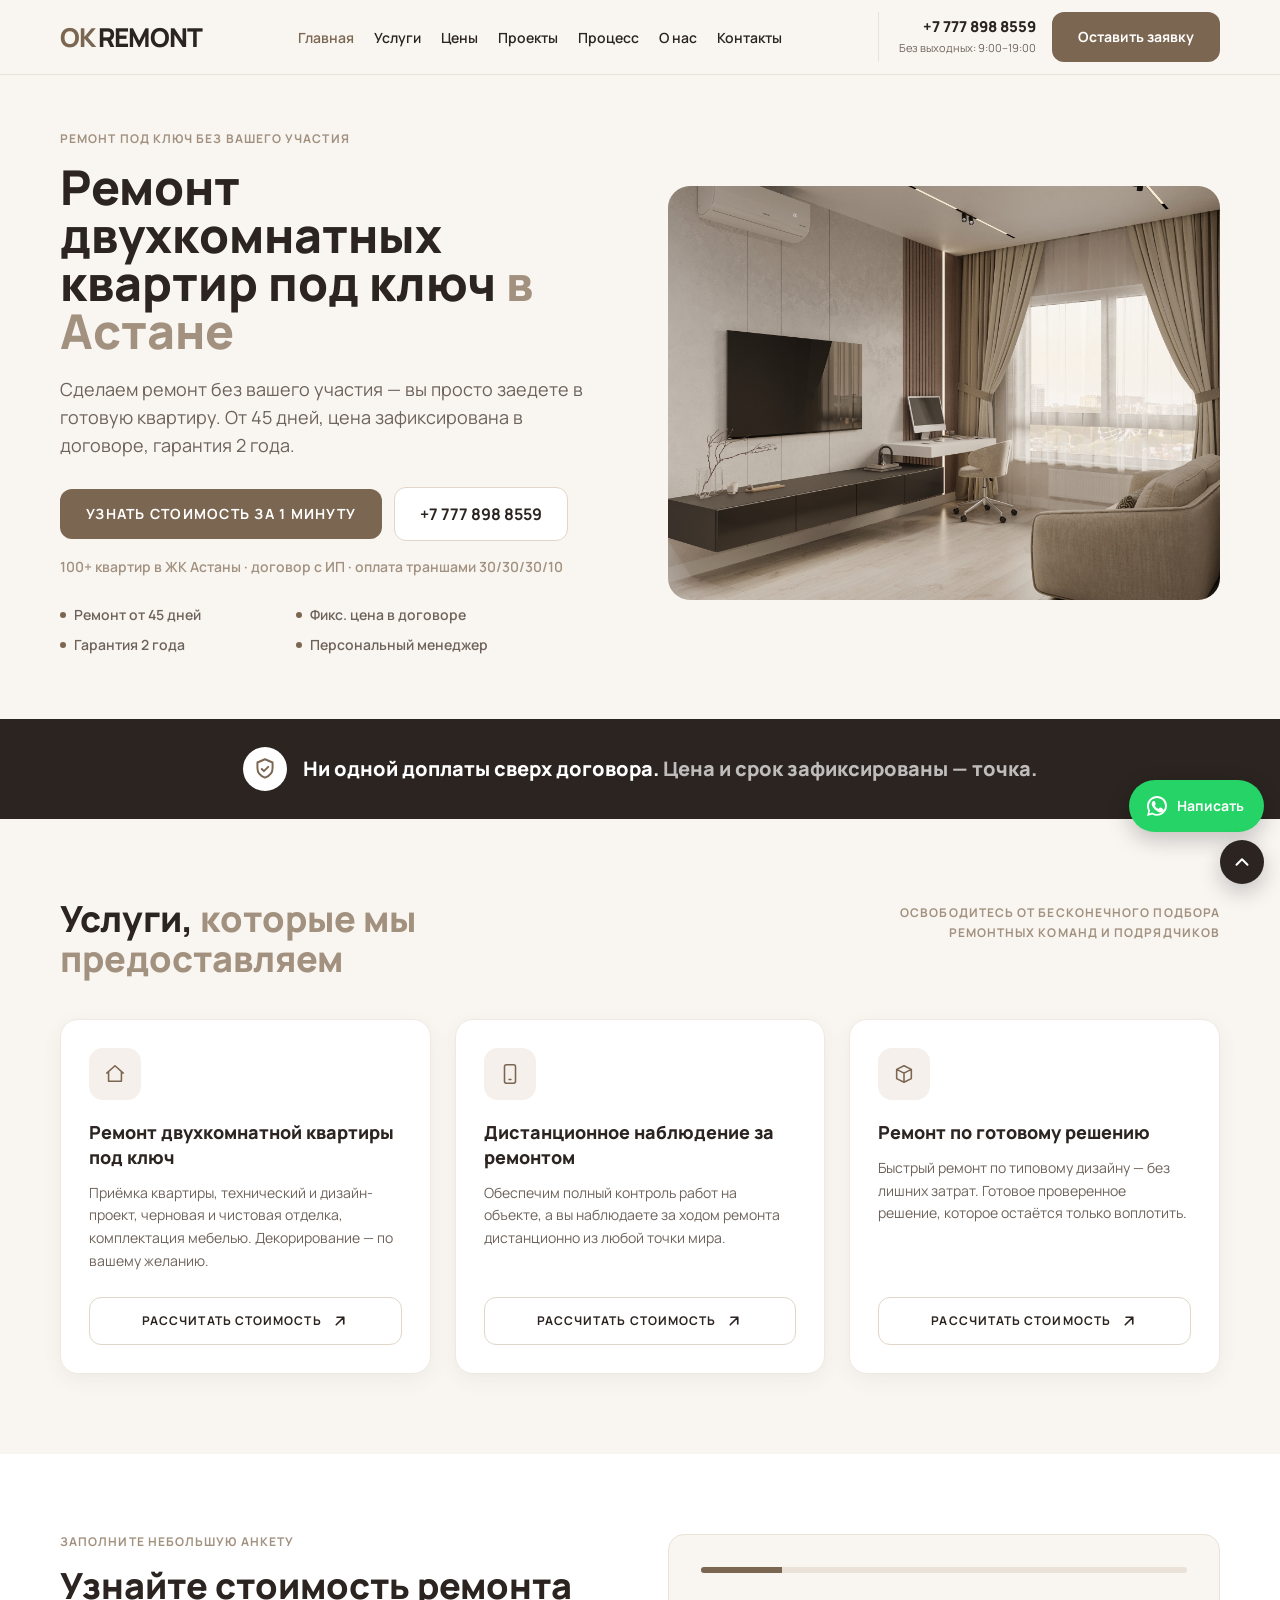
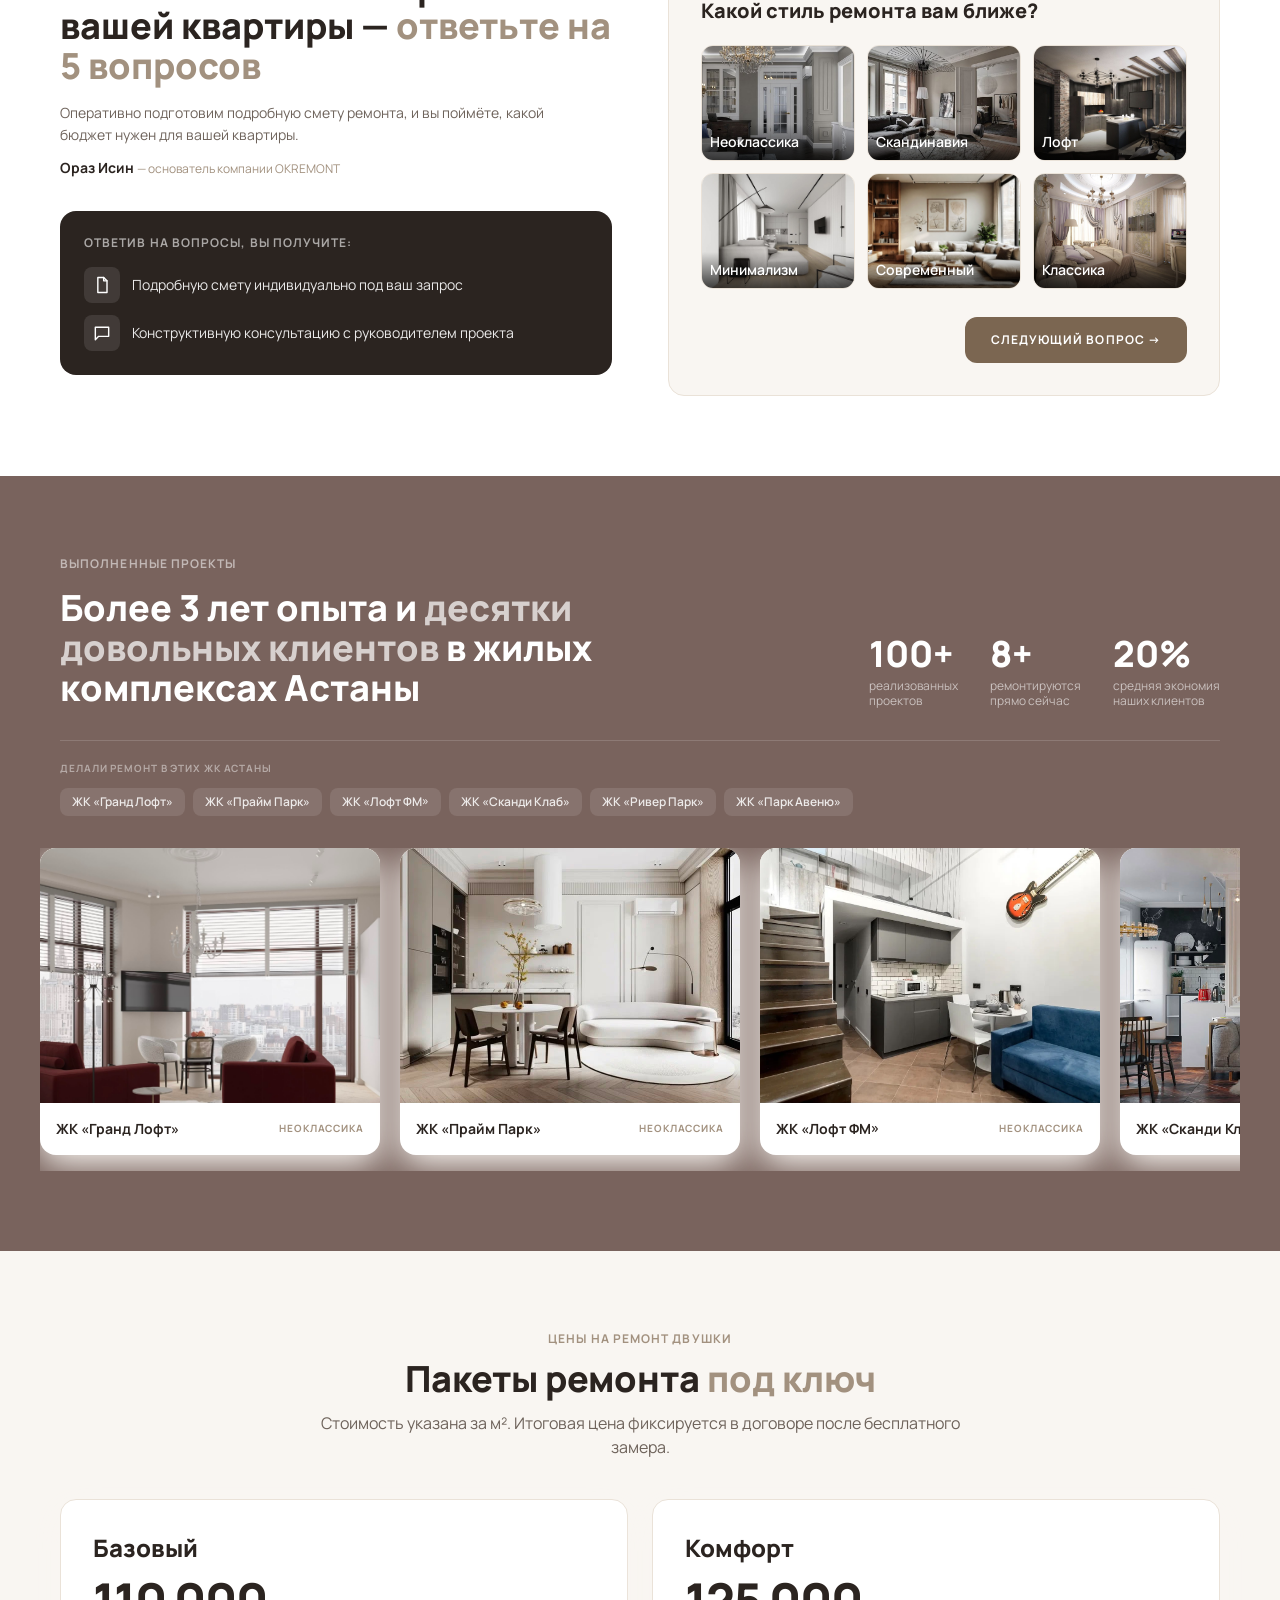
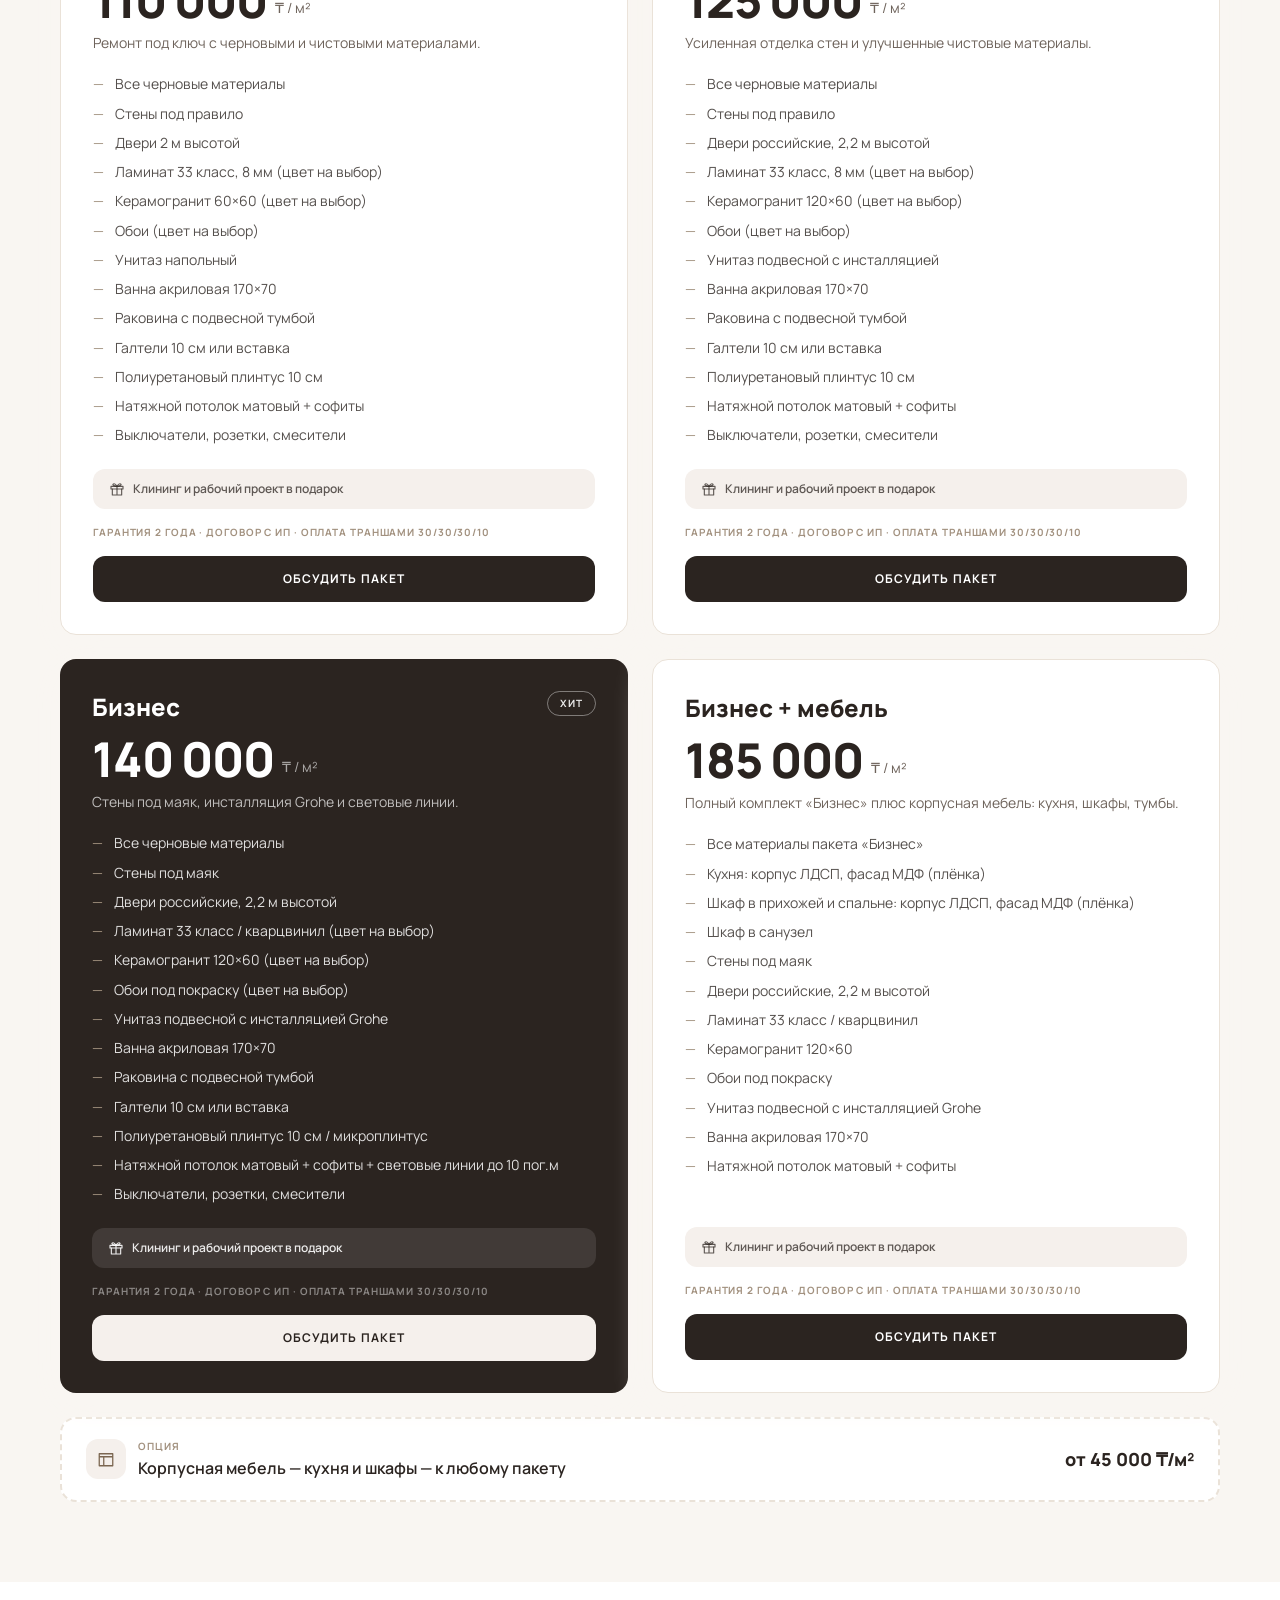
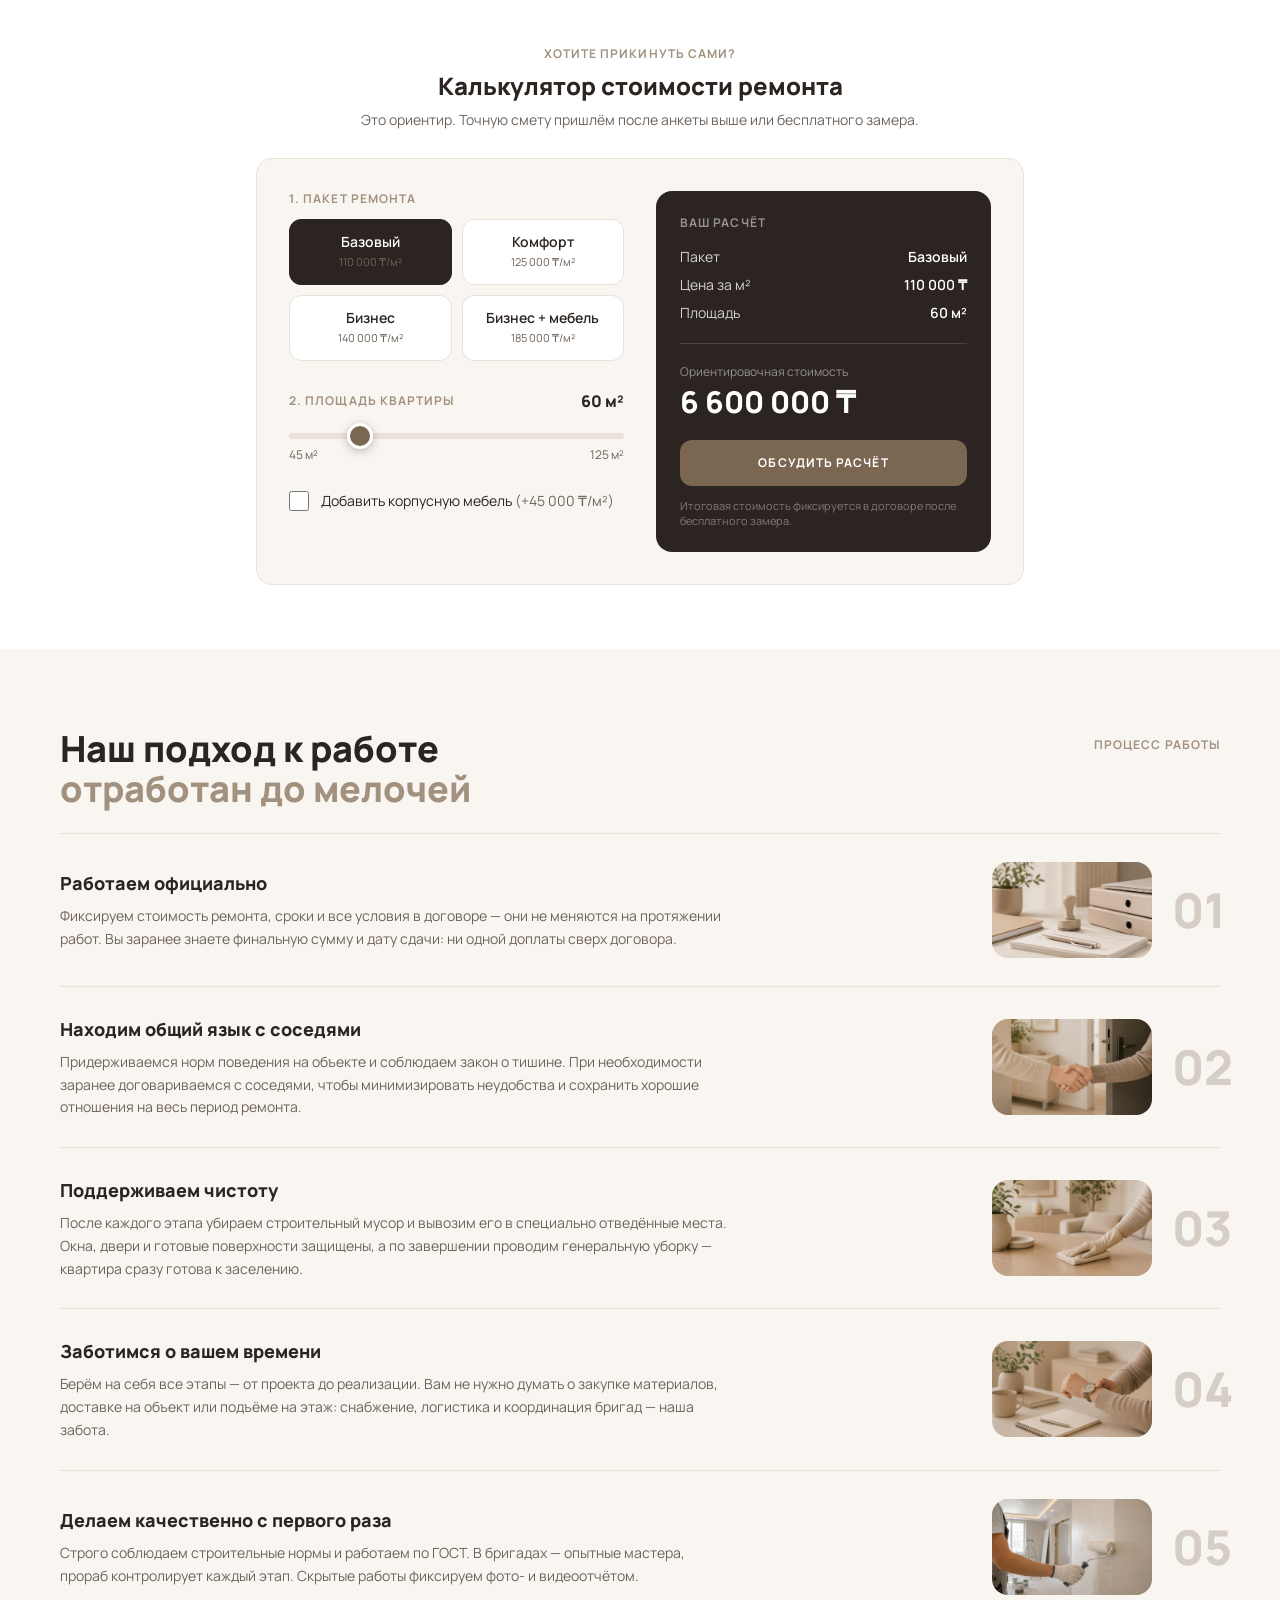
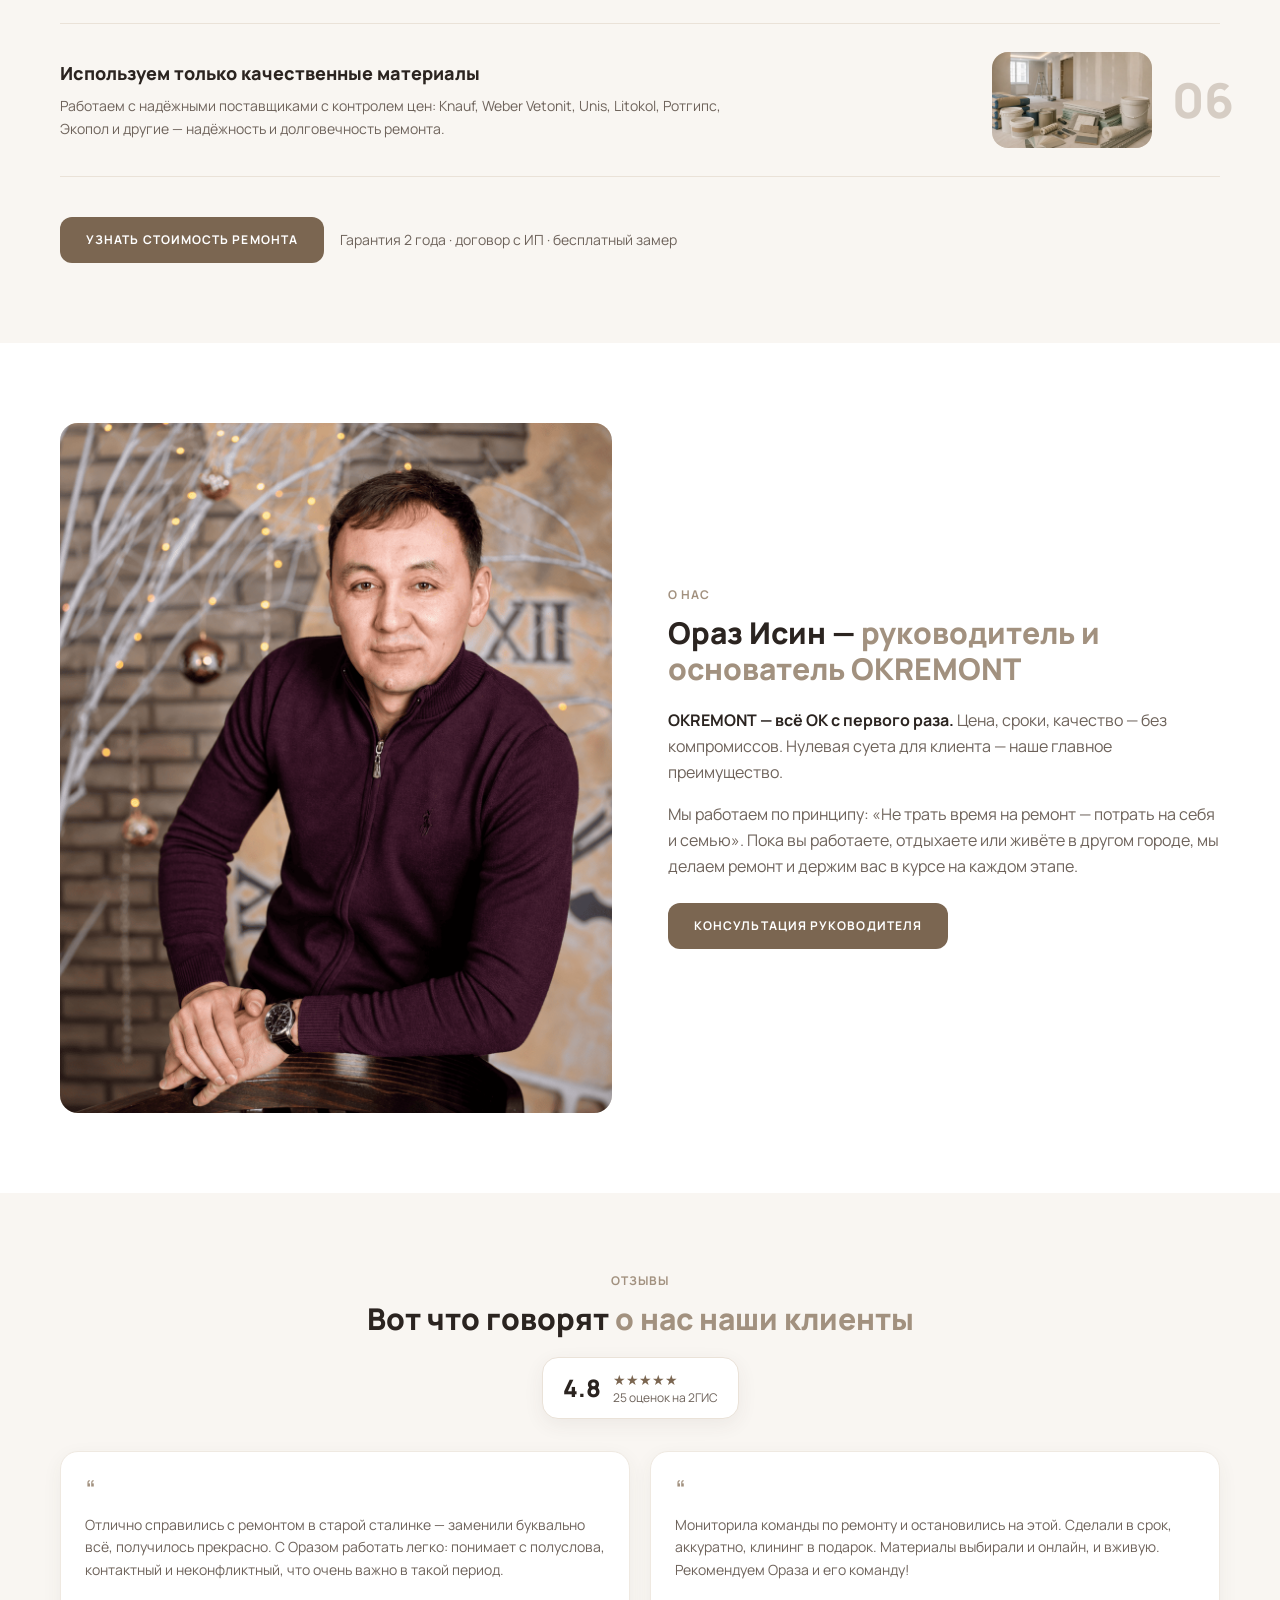
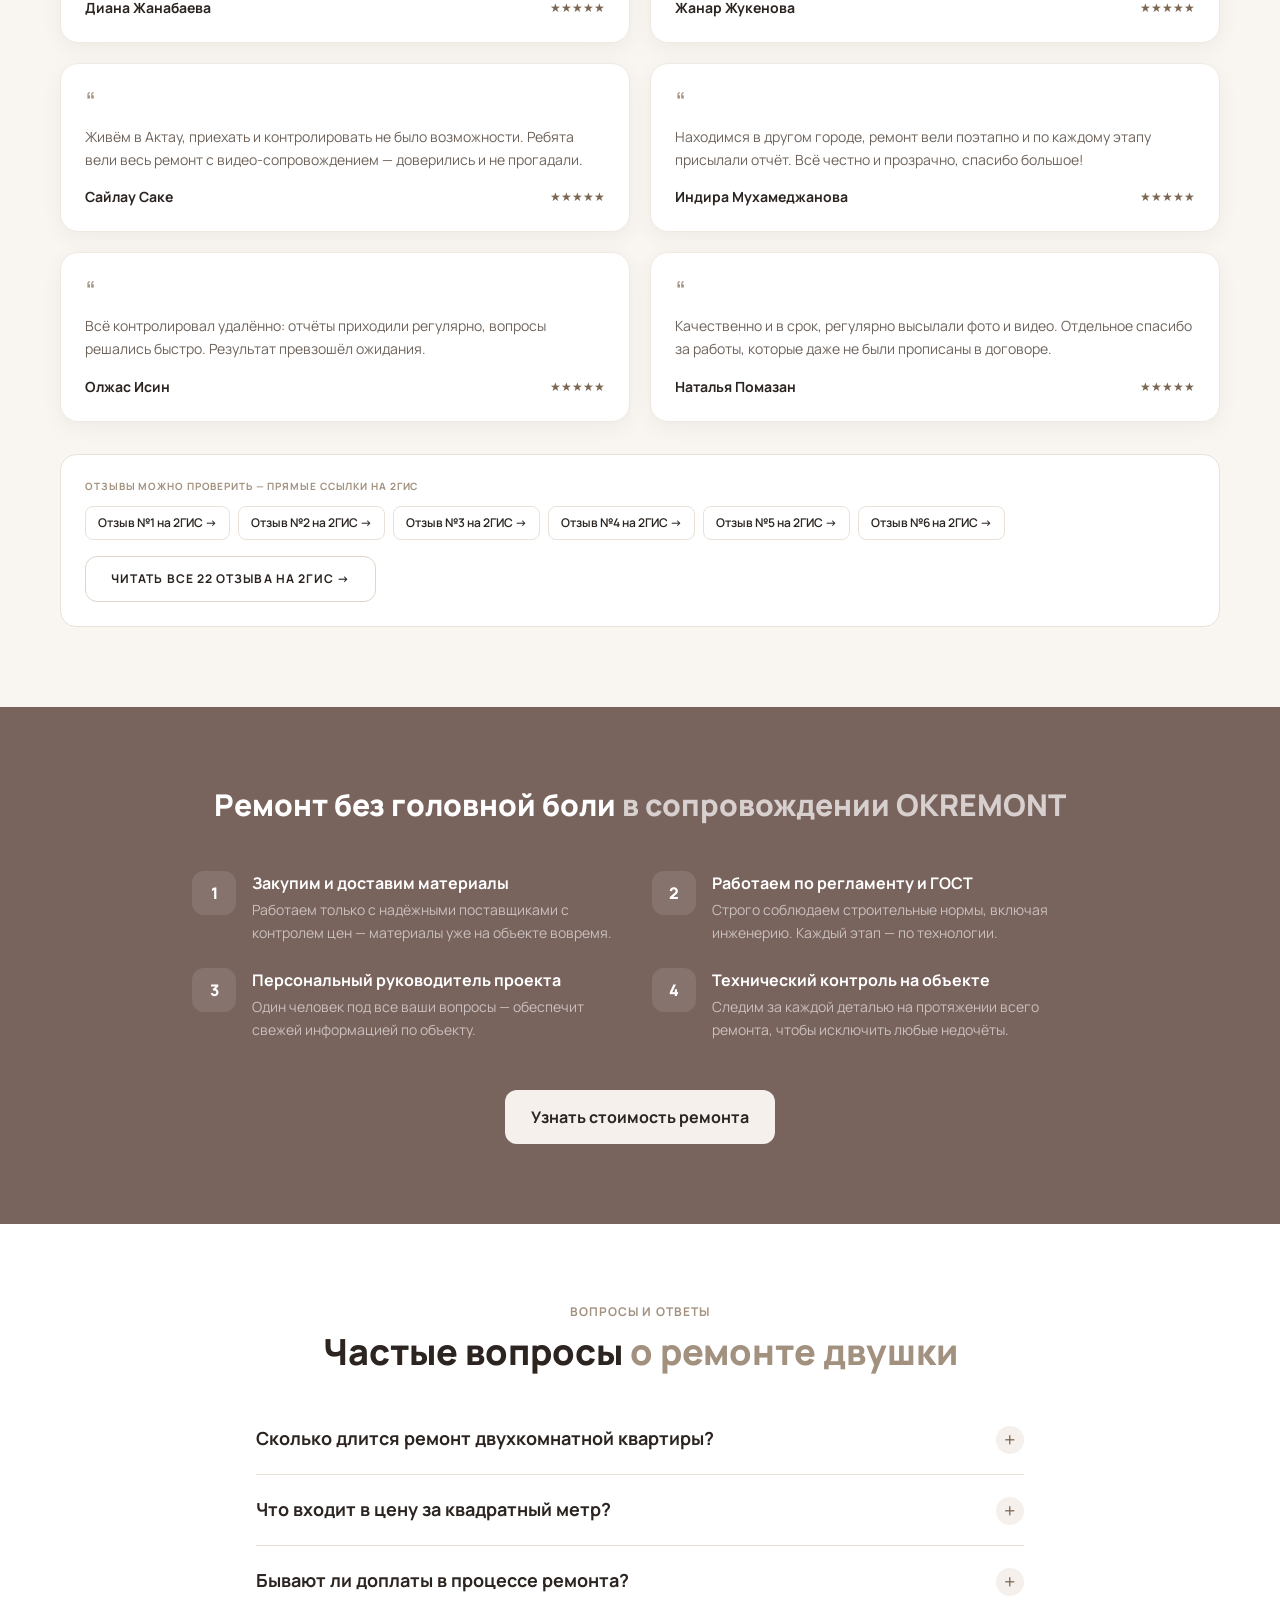
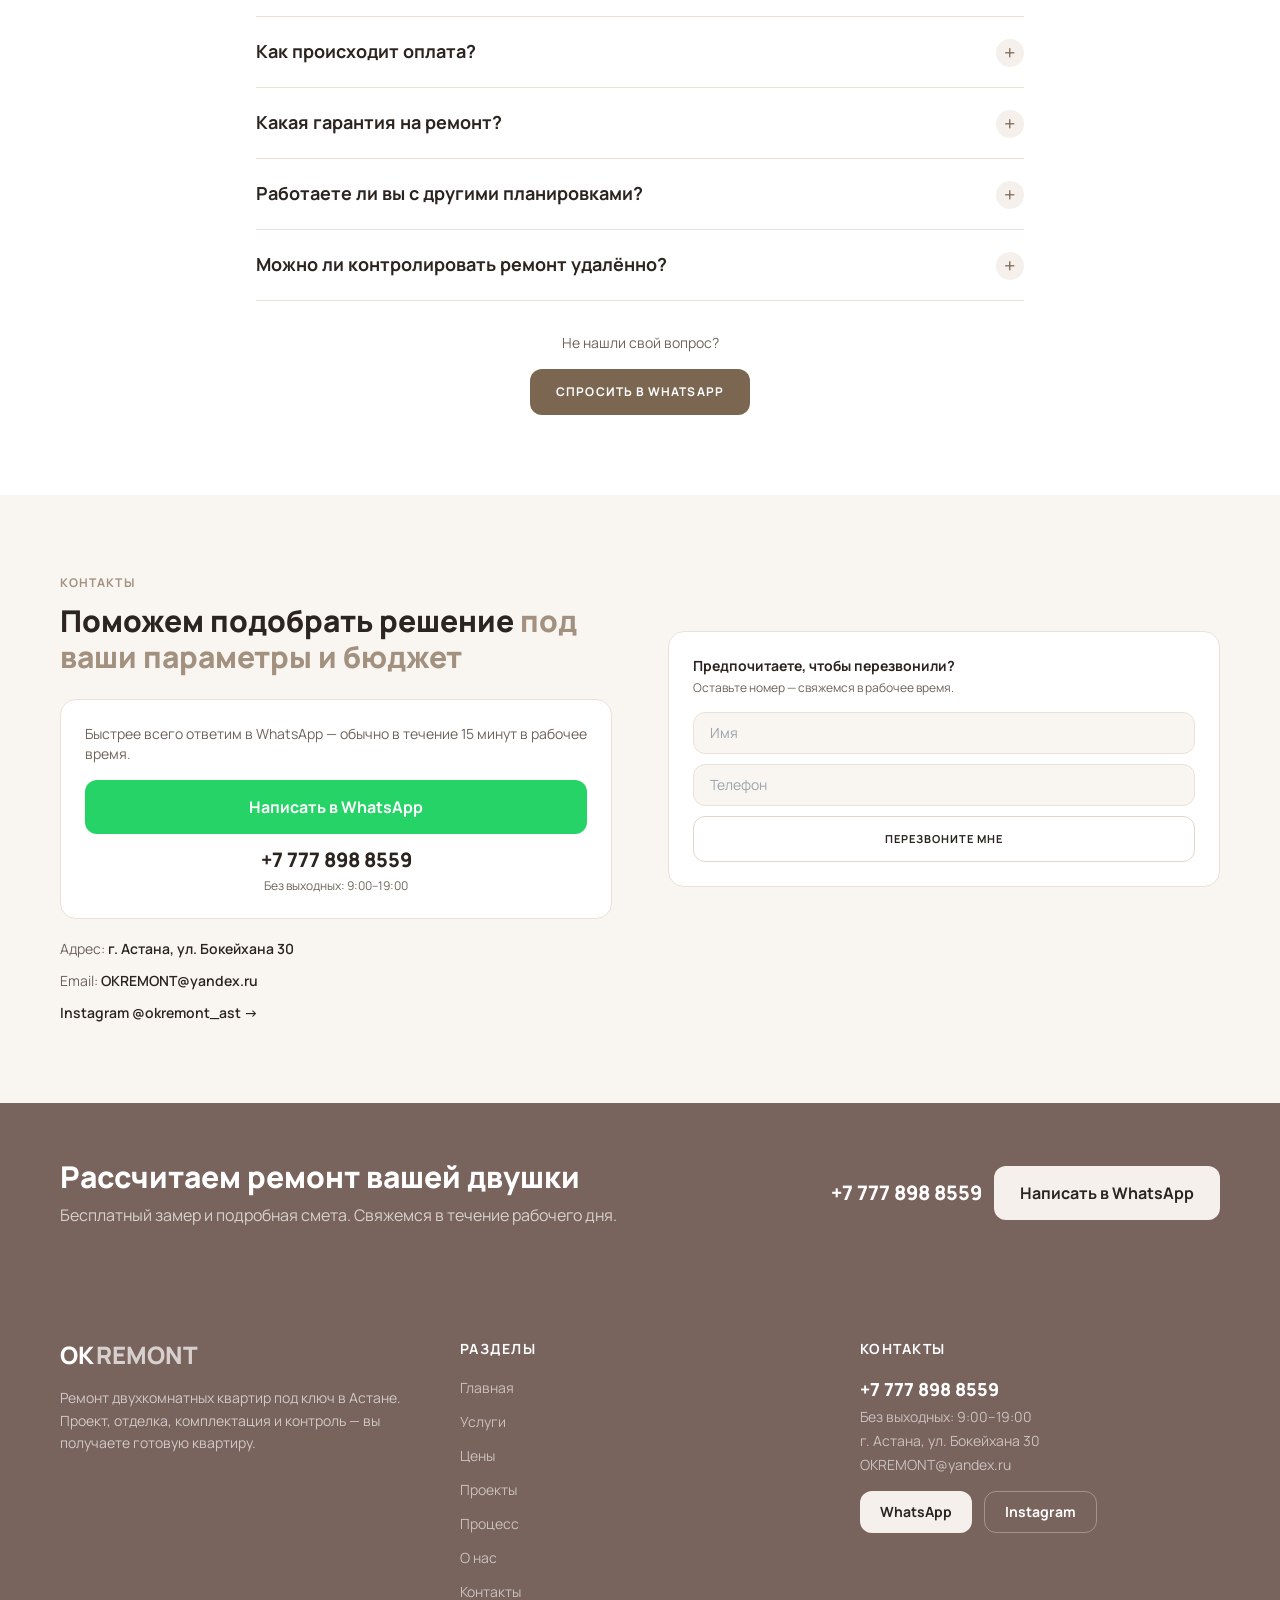
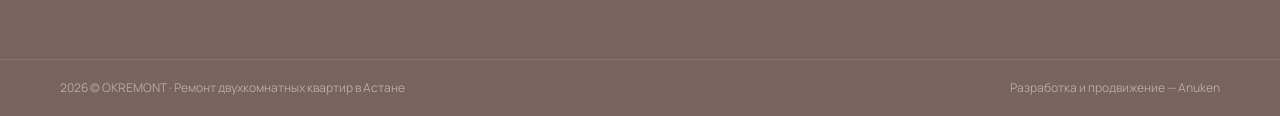
==== index.html @ 372c4fcc "Add files via upload" ====
<!DOCTYPE html>
<html lang="ru">
<head>
<!-- Google tag (gtag.js) -->
<script async src="https://www.googletagmanager.com/gtag/js?id=G-2CDRTX3Z90"></script>
<script>
  window.dataLayer=window.dataLayer||[];function gtag(){dataLayer.push(arguments);}
  gtag('js',new Date());gtag('config','G-2CDRTX3Z90');gtag('config','AW-18310963961');
</script>
<meta charset="UTF-8">
<meta name="viewport" content="width=device-width, initial-scale=1.0">
<title>Ремонт двухкомнатных квартир под ключ в Астане — от 45 дней | OKREMONT</title>
<meta name="description" content="Ремонт 2-комнатных квартир под ключ в Астане: пакеты от 110 000 ₸/м², узнайте стоимость за 5 вопросов. Фиксированная цена в договоре, без доплат, гарантия 2 года.">
<meta name="keywords" content="ремонт двухкомнатной квартиры Астана, ремонт 2-комнатной квартиры под ключ, цена ремонта двушки Астана, ремонт квартир Астана, дизайн-проект квартиры, отделка квартир Астана, OKREMONT">
<meta property="og:type" content="website">
<meta property="og:title" content="Ремонт двухкомнатных квартир под ключ в Астане — от 45 дней | OKREMONT">
<meta property="og:description" content="Ремонт 2-комнатных квартир под ключ в Астане: пакеты от 110 000 ₸/м², узнайте стоимость за 5 вопросов. Фиксированная цена в договоре, без доплат, гарантия 2 года.">
<meta property="og:image" content="images/og-banner.jpg">
<link rel="icon" type="image/png" href="images/favicon.png">
<link rel="preconnect" href="https://fonts.googleapis.com">
<link rel="preconnect" href="https://fonts.gstatic.com" crossorigin>
<link href="https://fonts.googleapis.com/css2?family=Manrope:wght@400;500;600;700;800&display=swap" rel="stylesheet">
<link rel="stylesheet" href="styles.css">
<style>
  html{scroll-behavior:smooth}
  body{font-family:'Manrope',sans-serif;color:#2B2420;background:#F9F6F2}
  .wrap{max-width:1200px;margin:0 auto;padding-left:20px;padding-right:20px}
  .up{text-transform:uppercase;letter-spacing:.09em}
  .btn{display:inline-flex;align-items:center;justify-content:center;gap:9px;background:#7B6651;color:#fff;font-weight:700;border-radius:12px;padding:15px 26px;transition:background .2s}
  .btn:hover{background:#6A5643}
  .btn-o{display:inline-flex;align-items:center;justify-content:center;gap:9px;border:1px solid #E0D6C9;color:#2B2420;font-weight:700;border-radius:12px;padding:14px 25px;transition:all .2s;background:#fff}
  .btn-o:hover{border-color:#7B6651;color:#7B6651}
  .btn-l{display:inline-flex;align-items:center;justify-content:center;gap:9px;background:#F5F0EC;color:#2B2420;font-weight:700;border-radius:12px;padding:15px 26px;transition:background .2s}
  .btn-l:hover{background:#fff}
  .btn-d{display:inline-flex;align-items:center;justify-content:center;gap:9px;background:#2B2420;color:#fff;font-weight:700;border-radius:12px;padding:15px 26px;transition:background .2s}
  .btn-d:hover{background:#000}
  .nav-a{font-weight:600;font-size:14px;color:#2B2420;transition:color .2s} .nav-a:hover{color:#7B6651} .nav-a.active{color:#7B6651}
  .card{background:#fff;border:1px solid #EFE9E1;border-radius:18px;box-shadow:0 6px 20px rgba(75,60,50,.06);transition:transform .2s,box-shadow .2s}
  .card:hover{box-shadow:0 14px 38px rgba(75,60,50,.12);transform:translateY(-3px)}
  .ph{position:relative;background:#EDE5D9;overflow:hidden}
  .ph .lbl{position:absolute;inset:0;display:flex;align-items:center;justify-content:center;color:#B3A791;font-size:12px;text-align:center;padding:10px;line-height:1.4}
  .ph img{position:relative;z-index:1;width:100%;height:100%;object-fit:cover;display:block}
  .icon-sq{width:52px;height:52px;border-radius:14px;background:#F5F0EC;display:flex;align-items:center;justify-content:center;color:#7B6651}
  input[type=text],input[type=tel]{border-radius:12px}
  #menu{transition:transform .25s ease}
  .fab{border-radius:9999px;display:flex;align-items:center;justify-content:center;box-shadow:0 8px 22px rgba(0,0,0,.22);transition:transform .2s,opacity .25s}
  .fab:hover{transform:scale(1.06)}
  .hscroll{scrollbar-width:thin;scrollbar-color:#fff5 transparent}
  .hscroll::-webkit-scrollbar{height:6px} .hscroll::-webkit-scrollbar-thumb{background:#ffffff88;border-radius:99px}
  .feat{position:relative;padding-left:22px} .feat::before{content:"—";position:absolute;left:0;color:#A2917F}
  input[type=range]{-webkit-appearance:none;appearance:none;height:6px;border-radius:99px;background:#EAE2D8;outline:none}
  input[type=range]::-webkit-slider-thumb{-webkit-appearance:none;appearance:none;width:26px;height:26px;border-radius:50%;background:#7B6651;cursor:pointer;box-shadow:0 2px 8px rgba(75,60,50,.35);border:3px solid #fff}
  input[type=range]::-moz-range-thumb{width:22px;height:22px;border-radius:50%;background:#7B6651;cursor:pointer;border:3px solid #fff}
  .pkgbtn.on{background:#2B2420;color:#fff;border-color:#2B2420}
  .faq-q{cursor:pointer} .faq-a{max-height:0;overflow:hidden;transition:max-height .3s ease}
  .faq-i.open .faq-a{max-height:360px} .faq-i.open .faq-x{transform:rotate(45deg)} .faq-x{transition:transform .25s}
</style>
<script type="application/ld+json">{"@context": "https://schema.org", "@type": "FAQPage", "mainEntity": [{"@type": "Question", "name": "Сколько длится ремонт двухкомнатной квартиры?", "acceptedAnswer": {"@type": "Answer", "text": "Ремонт двушки под ключ занимает от 45 дней. Точный срок зависит от площади, пакета и объёма работ — он фиксируется в договоре вместе с ценой, и мы его соблюдаем."}}, {"@type": "Question", "name": "Что входит в цену за квадратный метр?", "acceptedAnswer": {"@type": "Answer", "text": "В цену входят все работы и материалы выбранного пакета: черновые материалы, стены, полы, потолки, сантехника, электрика, двери и чистовая отделка. Клининг и рабочий проект — в подарок."}}, {"@type": "Question", "name": "Бывают ли доплаты в процессе ремонта?", "acceptedAnswer": {"@type": "Answer", "text": "Нет. Стоимость и сроки зафиксированы в договоре и не меняются. Доплата возможна только если вы сами захотите изменить объём работ или материалы — и только по вашему письменному согласию."}}, {"@type": "Question", "name": "Как происходит оплата?", "acceptedAnswer": {"@type": "Answer", "text": "Оплата траншами по этапам: 30% — старт, 30% — черновые работы, 30% — чистовая отделка, 10% — после приёмки. Вы платите за уже выполненный этап."}}, {"@type": "Question", "name": "Какая гарантия на ремонт?", "acceptedAnswer": {"@type": "Answer", "text": "Гарантия 2 года на все выполненные работы. Работаем официально по договору с ИП — все обязательства зафиксированы документально."}}, {"@type": "Question", "name": "Работаете ли вы с другими планировками?", "acceptedAnswer": {"@type": "Answer", "text": "Наша специализация — двухкомнатные квартиры от 45 до 125 м², в этом мы максимально эффективны. По другим планировкам напишите в WhatsApp: подскажем и рассчитаем."}}, {"@type": "Question", "name": "Можно ли контролировать ремонт удалённо?", "acceptedAnswer": {"@type": "Answer", "text": "Да. Мы регулярно присылаем фото- и видеоотчёты по каждому этапу, скрытые работы фиксируем отдельно. Многие наши клиенты живут в других городах и ведут ремонт полностью дистанционно."}}]}</script>
</head>
<body class="antialiased">
<header class="sticky top-0 z-50 bg-soft/95 backdrop-blur border-b border-line">
  <div class="wrap flex items-center justify-between h-[62px] md:h-[74px]">
    <a href="index.html" class="flex items-baseline gap-0.5 shrink-0 select-none" aria-label="OKREMONT">
  <span class="text-2xl md:text-[26px] font-extrabold tracking-tight text-accent leading-none">OK</span><span class="text-2xl md:text-[26px] font-extrabold tracking-tight text-ink leading-none">REMONT</span></a>
    <nav class="hidden lg:flex items-center gap-5"><a href="index.html" class="nav-a active whitespace-nowrap">Главная</a><a href="uslugi.html" class="nav-a whitespace-nowrap">Услуги</a><a href="prices.html" class="nav-a whitespace-nowrap">Цены</a><a href="portfolio.html" class="nav-a whitespace-nowrap">Проекты</a><a href="process.html" class="nav-a whitespace-nowrap">Процесс</a><a href="o-nas.html" class="nav-a whitespace-nowrap">О нас</a><a href="kontakty.html" class="nav-a whitespace-nowrap">Контакты</a></nav>
    <div class="hidden lg:flex items-center gap-4 pl-5 border-l border-line">
      <div class="text-right leading-tight"><a href="tel:+77778988559" class="block font-extrabold text-ink text-[15px]">+7 777 898 8559</a><span class="text-body text-[11px]">Без выходных: 9:00–19:00</span></div>
      <a href="https://wa.me/77778988559?text=%D0%97%D0%B4%D1%80%D0%B0%D0%B2%D1%81%D1%82%D0%B2%D1%83%D0%B9%D1%82%D0%B5%21%20%F0%9F%91%8B%20%D0%9F%D0%B8%D1%88%D1%83%20%D1%81%20%D1%81%D0%B0%D0%B9%D1%82%D0%B0%20OKREMONT.%0A%D0%98%D0%BD%D1%82%D0%B5%D1%80%D0%B5%D1%81%D1%83%D0%B5%D1%82%20%D1%80%D0%B5%D0%BC%D0%BE%D0%BD%D1%82%20%D0%B4%D0%B2%D1%83%D1%85%D0%BA%D0%BE%D0%BC%D0%BD%D0%B0%D1%82%D0%BD%D0%BE%D0%B9%20%D0%BA%D0%B2%D0%B0%D1%80%D1%82%D0%B8%D1%80%D1%8B%20%D0%BF%D0%BE%D0%B4%20%D0%BA%D0%BB%D1%8E%D1%87.%0A%D0%9F%D0%BE%D0%B4%D1%81%D0%BA%D0%B0%D0%B6%D0%B8%D1%82%D0%B5%2C%20%D0%BF%D0%BE%D0%B6%D0%B0%D0%BB%D1%83%D0%B9%D1%81%D1%82%D0%B0%2C%20%D0%BE%D1%80%D0%B8%D0%B5%D0%BD%D1%82%D0%B8%D1%80%D0%BE%D0%B2%D0%BE%D1%87%D0%BD%D1%83%D1%8E%20%D1%81%D1%82%D0%BE%D0%B8%D0%BC%D0%BE%D1%81%D1%82%D1%8C%20%D0%B8%20%D1%81%D1%80%D0%BE%D0%BA%D0%B8%3F" target="_blank" rel="noopener" class="btn text-sm">Оставить заявку</a>
    </div>
    <button id="burger" aria-label="Меню" class="lg:hidden p-2 -mr-2"><svg width="26" height="26" viewBox="0 0 24 24" fill="none" stroke="#2B2420" stroke-width="2" stroke-linecap="round"><path d="M3 6h18M3 12h18M3 18h18"/></svg></button>
  </div>
</header>
<div id="overlay" class="fixed inset-0 bg-black/40 z-50 hidden lg:hidden"></div>
<aside id="menu" class="fixed top-0 right-0 h-full w-[86%] max-w-[340px] bg-soft z-50 translate-x-full lg:hidden overflow-y-auto shadow-2xl">
  <div class="flex items-center justify-between h-[62px] px-5 border-b border-line"><a href="index.html" class="flex items-baseline gap-0.5 shrink-0 select-none" aria-label="OKREMONT">
  <span class="text-2xl md:text-[26px] font-extrabold tracking-tight text-accent leading-none">OK</span><span class="text-2xl md:text-[26px] font-extrabold tracking-tight text-ink leading-none">REMONT</span></a>
    <button id="close" aria-label="Закрыть" class="p-2 -mr-2"><svg width="26" height="26" viewBox="0 0 24 24" fill="none" stroke="#2B2420" stroke-width="2" stroke-linecap="round"><path d="M6 6l12 12M18 6L6 18"/></svg></button></div>
  <nav class="px-5 pb-6"><a href="index.html" class="mnav block py-3 border-b border-line text-base font-semibold text-ink">Главная</a><a href="uslugi.html" class="mnav block py-3 border-b border-line text-base font-semibold text-ink">Услуги</a><a href="prices.html" class="mnav block py-3 border-b border-line text-base font-semibold text-ink">Цены</a><a href="portfolio.html" class="mnav block py-3 border-b border-line text-base font-semibold text-ink">Проекты</a><a href="process.html" class="mnav block py-3 border-b border-line text-base font-semibold text-ink">Процесс</a><a href="o-nas.html" class="mnav block py-3 border-b border-line text-base font-semibold text-ink">О нас</a><a href="kontakty.html" class="mnav block py-3 border-b border-line text-base font-semibold text-ink">Контакты</a>
    <div class="mt-5 space-y-3"><a href="tel:+77778988559" class="block text-lg font-extrabold text-ink">+7 777 898 8559</a><span class="block text-body text-sm">Без выходных: 9:00–19:00</span>
      <a href="https://wa.me/77778988559?text=%D0%97%D0%B4%D1%80%D0%B0%D0%B2%D1%81%D1%82%D0%B2%D1%83%D0%B9%D1%82%D0%B5%21%20%F0%9F%91%8B%20%D0%9F%D0%B8%D1%88%D1%83%20%D1%81%20%D1%81%D0%B0%D0%B9%D1%82%D0%B0%20OKREMONT.%0A%D0%98%D0%BD%D1%82%D0%B5%D1%80%D0%B5%D1%81%D1%83%D0%B5%D1%82%20%D1%80%D0%B5%D0%BC%D0%BE%D0%BD%D1%82%20%D0%B4%D0%B2%D1%83%D1%85%D0%BA%D0%BE%D0%BC%D0%BD%D0%B0%D1%82%D0%BD%D0%BE%D0%B9%20%D0%BA%D0%B2%D0%B0%D1%80%D1%82%D0%B8%D1%80%D1%8B%20%D0%BF%D0%BE%D0%B4%20%D0%BA%D0%BB%D1%8E%D1%87.%0A%D0%9F%D0%BE%D0%B4%D1%81%D0%BA%D0%B0%D0%B6%D0%B8%D1%82%D0%B5%2C%20%D0%BF%D0%BE%D0%B6%D0%B0%D0%BB%D1%83%D0%B9%D1%81%D1%82%D0%B0%2C%20%D0%BE%D1%80%D0%B8%D0%B5%D0%BD%D1%82%D0%B8%D1%80%D0%BE%D0%B2%D0%BE%D1%87%D0%BD%D1%83%D1%8E%20%D1%81%D1%82%D0%BE%D0%B8%D0%BC%D0%BE%D1%81%D1%82%D1%8C%20%D0%B8%20%D1%81%D1%80%D0%BE%D0%BA%D0%B8%3F" target="_blank" rel="noopener" class="btn w-full">Написать в WhatsApp</a></div>
  </nav>
</aside>
<section id="top" class="bg-soft">
  <div class="wrap pt-9 md:pt-14 pb-12 md:pb-16 grid grid-cols-1 lg:grid-cols-2 gap-9 lg:gap-14 items-center">
    <div>
      <p class="up text-taupe text-xs font-bold mb-4">Ремонт под ключ без вашего участия</p>
      <h1 class="text-ink font-extrabold text-3xl md:text-5xl leading-tight">Ремонт двухкомнатных квартир под ключ <span class="text-taupe">в Астане</span></h1>
      <p class="text-body text-base md:text-lg leading-relaxed mt-5 max-w-xl">Сделаем ремонт без вашего участия — вы просто заедете в готовую квартиру. От 45 дней, цена зафиксирована в договоре, гарантия 2 года.</p>
      <div class="flex flex-col sm:flex-row items-stretch sm:items-center gap-3 mt-7">
        <a href="#quiz" class="btn up text-sm">Узнать стоимость за 1 минуту</a>
        <a href="tel:+77778988559" class="btn-o text-base">+7 777 898 8559</a>
      </div>
      <p class="text-taupe text-xs md:text-sm font-semibold mt-4">100+ квартир в ЖК Астаны · договор с ИП · оплата траншами 30/30/30/10</p>
      <div class="grid grid-cols-1 sm:grid-cols-2 gap-x-6 gap-y-2.5 mt-7 max-w-md"><div class="flex items-center gap-2"><span class="w-1.5 h-1.5 rounded-full bg-accent shrink-0"></span><span class="text-body text-sm font-semibold">Ремонт от 45 дней</span></div><div class="flex items-center gap-2"><span class="w-1.5 h-1.5 rounded-full bg-accent shrink-0"></span><span class="text-body text-sm font-semibold">Фикс. цена в договоре</span></div><div class="flex items-center gap-2"><span class="w-1.5 h-1.5 rounded-full bg-accent shrink-0"></span><span class="text-body text-sm font-semibold">Гарантия 2 года</span></div><div class="flex items-center gap-2"><span class="w-1.5 h-1.5 rounded-full bg-accent shrink-0"></span><span class="text-body text-sm font-semibold">Персональный менеджер</span></div></div>
    </div>
    <div class="ph rounded-3xl shadow-soft" style="aspect-ratio:4/3;border-radius:22px"><span class="lbl">hero-main.webp</span><img src="images/hero-main.webp" alt="Ремонт двухкомнатной квартиры под ключ в Астане" onerror="this.remove()"></div>
  </div>
</section>
<section class="bg-ink text-white"><div class="wrap py-6 md:py-7 flex items-center justify-center gap-4 text-center">
  <span class="shrink-0 w-11 h-11 rounded-full bg-white flex items-center justify-center"><svg width="26" height="26" viewBox="0 0 24 24" fill="none" stroke="#7B6651" stroke-width="1.8" stroke-linecap="round" stroke-linejoin="round"><path d="M12 3l7 3v5c0 4.5-3 7.5-7 9-4-1.5-7-4.5-7-9V6z"/><path d="M9 12l2 2 4-4"/></svg></span>
  <p class="text-base md:text-xl font-extrabold leading-tight">Ни одной доплаты сверх договора. <span class="text-white/70">Цена и срок зафиксированы — точка.</span></p>
</div></section>
<section id="uslugi" class="bg-soft"><div class="wrap py-16 md:py-20">
  <div class="flex flex-col md:flex-row md:items-start md:justify-between gap-4 mb-10">
    <h2 class="text-ink font-extrabold text-2xl md:text-4xl leading-tight max-w-xl">Услуги, <span class="text-taupe">которые мы предоставляем</span></h2>
    <p class="up text-taupe text-xs font-bold md:text-right md:max-w-xs leading-relaxed mt-1">Освободитесь от бесконечного подбора ремонтных команд и подрядчиков</p></div>
  <div class="grid grid-cols-1 md:grid-cols-3 gap-6">
    <div class="card p-7 flex flex-col"><div class="icon-sq mb-5"><svg width="22" height="22" viewBox="0 0 24 24" fill="none" stroke="currentColor" stroke-width="1.7" stroke-linecap="round" stroke-linejoin="round"><path d="M3 11l9-8 9 8M5 10v10h14V10"/></svg></div>
        <h3 class="font-extrabold text-ink text-lg leading-snug mb-3">Ремонт двухкомнатной квартиры под ключ</h3>
        <p class="text-body text-sm leading-relaxed mb-6 flex-1">Приёмка квартиры, технический и дизайн-проект, черновая и чистовая отделка, комплектация мебелью. Декорирование — по вашему желанию.</p>
        <a href="#quiz" class="btn-o up text-xs justify-between">Рассчитать стоимость <svg width="18" height="18" viewBox="0 0 24 24" fill="none" stroke="currentColor" stroke-width="2.2" stroke-linecap="round" stroke-linejoin="round"><path d="M7 17L17 7M8 7h9v9"/></svg></a></div>
    <div class="card p-7 flex flex-col"><div class="icon-sq mb-5"><svg width="22" height="22" viewBox="0 0 24 24" fill="none" stroke="currentColor" stroke-width="1.7" stroke-linecap="round" stroke-linejoin="round"><rect x="6" y="2" width="12" height="20" rx="2"/><path d="M11 18h2"/></svg></div>
        <h3 class="font-extrabold text-ink text-lg leading-snug mb-3">Дистанционное наблюдение за ремонтом</h3>
        <p class="text-body text-sm leading-relaxed mb-6 flex-1">Обеспечим полный контроль работ на объекте, а вы наблюдаете за ходом ремонта дистанционно из любой точки мира.</p>
        <a href="#quiz" class="btn-o up text-xs justify-between">Рассчитать стоимость <svg width="18" height="18" viewBox="0 0 24 24" fill="none" stroke="currentColor" stroke-width="2.2" stroke-linecap="round" stroke-linejoin="round"><path d="M7 17L17 7M8 7h9v9"/></svg></a></div>
    <div class="card p-7 flex flex-col"><div class="icon-sq mb-5"><svg width="22" height="22" viewBox="0 0 24 24" fill="none" stroke="currentColor" stroke-width="1.7" stroke-linecap="round" stroke-linejoin="round"><path d="M20 7l-8-4-8 4 8 4 8-4zM4 7v10l8 4 8-4V7M12 11v10"/></svg></div>
        <h3 class="font-extrabold text-ink text-lg leading-snug mb-3">Ремонт по готовому решению</h3>
        <p class="text-body text-sm leading-relaxed mb-6 flex-1">Быстрый ремонт по типовому дизайну — без лишних затрат. Готовое проверенное решение, которое остаётся только воплотить.</p>
        <a href="#quiz" class="btn-o up text-xs justify-between">Рассчитать стоимость <svg width="18" height="18" viewBox="0 0 24 24" fill="none" stroke="currentColor" stroke-width="2.2" stroke-linecap="round" stroke-linejoin="round"><path d="M7 17L17 7M8 7h9v9"/></svg></a></div>
  </div></div></section>
<section id="quiz" class="bg-white"><div class="wrap py-16 md:py-20">
  <div class="grid grid-cols-1 lg:grid-cols-2 gap-10 lg:gap-14 items-start">
    <div><p class="up text-taupe text-xs font-bold mb-4">Заполните небольшую анкету</p>
      <h2 class="text-ink font-extrabold text-2xl md:text-4xl leading-tight mb-4">Узнайте стоимость ремонта вашей квартиры — <span class="text-taupe">ответьте на 5 вопросов</span></h2>
      <p class="text-body text-sm leading-relaxed mb-2 max-w-lg">Оперативно подготовим подробную смету ремонта, и вы поймёте, какой бюджет нужен для вашей квартиры.</p>
      <div class="mb-8"><span class="font-bold text-ink text-sm">Ораз Исин</span> <span class="text-taupe text-xs">— основатель компании OKREMONT</span></div>
      <div class="bg-ink text-white rounded-2xl p-6"><p class="up text-white/60 text-xs font-bold mb-4">Ответив на вопросы, вы получите:</p>
        <div class="flex items-center gap-3 mb-3"><span class="w-9 h-9 rounded-lg bg-white/10 flex items-center justify-center text-white shrink-0"><svg width="20" height="20" viewBox="0 0 24 24" fill="none" stroke="currentColor" stroke-width="1.7" stroke-linecap="round" stroke-linejoin="round"><path d="M7 3h7l4 4v14H7z"/><path d="M14 3v4h4"/></svg></span><span class="text-sm text-white/90">Подробную смету индивидуально под ваш запрос</span></div>
        <div class="flex items-center gap-3"><span class="w-9 h-9 rounded-lg bg-white/10 flex items-center justify-center text-white shrink-0"><svg width="20" height="20" viewBox="0 0 24 24" fill="none" stroke="currentColor" stroke-width="1.7" stroke-linecap="round" stroke-linejoin="round"><path d="M4 5h16v11H8l-4 4z"/></svg></span><span class="text-sm text-white/90">Конструктивную консультацию с руководителем проекта</span></div></div></div>
    <div class="bg-soft rounded-2xl p-6 md:p-8 border border-line">
      <div class="h-1.5 bg-line rounded-full mb-6 overflow-hidden"><div id="qbar" class="h-full bg-accent" style="width:20%"></div></div>
      <div id="qbox"><h3 id="qtitle" class="font-extrabold text-ink text-lg md:text-xl mb-5"></h3><div id="qopts"></div></div>
      <div id="qcontact" class="hidden"><h3 class="font-extrabold text-ink text-lg md:text-xl mb-2">Куда отправить смету?</h3>
        <p class="text-body text-sm mb-5">Оставьте контакты — пришлём расчёт и консультацию руководителя проекта в WhatsApp.</p>
        <div class="space-y-3 mb-2"><input id="qname" type="text" placeholder="Ваше имя" class="w-full px-4 py-3 bg-white border border-line text-ink outline-none"><input id="qphone" type="tel" placeholder="Телефон" class="w-full px-4 py-3 bg-white border border-line text-ink outline-none"></div></div>
      <div class="flex items-center justify-between mt-7"><button id="qback" class="up text-xs font-bold px-5 py-3 rounded-xl bg-white border border-line text-body hover:text-ink transition">← Назад</button><button id="qnext" class="btn up text-xs">Следующий вопрос →</button></div>
    </div></div></div></section>
<script>
(function(){
  var Q=[
    {t:"Какой стиль ремонта вам ближе?",photo:true,o:[["Неоклассика","images/quiz-style-neoclassic.webp"],["Скандинавия","images/quiz-style-scandi.webp"],["Лофт","images/quiz-style-loft.webp"],["Минимализм","images/quiz-style-minimal.webp"],["Современный","images/quiz-style-modern.webp"],["Классика","images/quiz-style-classic.webp"]]},
    {t:"Какой ремонт нужен?",o:[["Капитальный под ключ"],["Под ключ с дизайн-проектом"],["Ремонт в новостройке"],["Нужна консультация"]]},
    {t:"Площадь двухкомнатной квартиры?",o:[["45–60 м²"],["60–75 м²"],["75–100 м²"],["100–125 м²"]]},
    {t:"Квартира новостройка или вторичка?",o:[["Новостройка от застройщика"],["Вторичка под ремонт"],["Нужен совет"]]},
    {t:"Нужна корпусная мебель (кухня, шкафы)?",o:[["Да, нужна"],["Нет, только ремонт"],["Пока не решил(а)"]]}
  ];
  var step=0,ans=[];
  var box=document.getElementById('qbox'),ct=document.getElementById('qcontact'),ti=document.getElementById('qtitle'),op=document.getElementById('qopts'),bar=document.getElementById('qbar'),bk=document.getElementById('qback'),nx=document.getElementById('qnext');
  function render(){
    var total=Q.length+1; bar.style.width=((step+1)/total*100)+'%';
    if(step<Q.length){
      box.classList.remove('hidden');ct.classList.add('hidden');ti.textContent=Q[step].t;
      op.className=Q[step].photo?'grid grid-cols-2 sm:grid-cols-3 gap-3':'grid grid-cols-1 sm:grid-cols-2 gap-3';op.innerHTML='';
      Q[step].o.forEach(function(o){
        var sel=ans[step]===o[0];var b=document.createElement('button');b.type='button';
        if(Q[step].photo){
          b.className='group relative overflow-hidden rounded-xl border '+(sel?'border-accent ring-2 ring-accent':'border-line')+' bg-white text-left';
          b.innerHTML='<div class="ph" style="aspect-ratio:4/3"><span class="lbl" style="font-size:9px">'+o[1].split('/').pop()+'</span><img src="'+o[1]+'" alt="'+o[0]+'" onerror="this.remove()"></div><div class="absolute z-10 left-0 right-0 bottom-0 p-2 bg-gradient-to-t from-black/70 to-transparent flex items-center justify-between"><span class="text-white text-sm font-semibold">'+o[0]+'</span>'+(sel?'<span class="w-5 h-5 rounded-full bg-accent flex items-center justify-center text-white text-xs">✓</span>':'')+'</div>';
        }else{
          b.className='flex items-center gap-3 text-left p-4 rounded-xl border '+(sel?'border-accent bg-white':'border-line bg-white')+' hover:border-accent transition';
          b.innerHTML='<span class="shrink-0 w-5 h-5 rounded-full border-2 '+(sel?'border-accent':'border-line')+' flex items-center justify-center">'+(sel?'<span class="w-2.5 h-2.5 rounded-full bg-accent"></span>':'')+'</span><span class="text-ink text-sm '+(sel?'font-semibold':'')+'">'+o[0]+'</span>';
        }
        b.onclick=function(){ans[step]=o[0];render();};op.appendChild(b);
      });
      nx.textContent=step===Q.length-1?'Далее →':'Следующий вопрос →';
    }else{box.classList.add('hidden');ct.classList.remove('hidden');nx.textContent='Получить смету';}
    bk.style.visibility=step===0?'hidden':'visible';
  }
  nx.onclick=function(){
    if(step<Q.length){if(!ans[step]){op.classList.add('animate-pulse');setTimeout(function(){op.classList.remove('animate-pulse');},400);return;}step++;render();}
    else{
      var n=document.getElementById('qname').value.trim(),p=document.getElementById('qphone').value.trim();
      var lines=Q.map(function(q,i){return '• '+q.t+' '+(ans[i]||'—');}).join('%0A');
      var msg='Здравствуйте! 👋 Пишу с сайта OKREMONT.%0AЗаявка на расчёт сметы (ремонт двухкомнатной квартиры):%0A%0A'+lines+'%0A%0AИмя: '+encodeURIComponent(n||'—')+'%0AТелефон: '+encodeURIComponent(p||'—')+'%0A%0AЖду смету и консультацию, спасибо!';
      window.open('https://wa.me/77778988559?text='+msg,'_blank');
    }
  };
  bk.onclick=function(){if(step>0){step--;render();}};render();
})();
</script>
<section id="projects" class="bg-brand text-white">
  <div class="wrap py-16 md:py-20">
    <p class="up text-taupe text-xs font-bold mb-4 !text-white/55">Выполненные проекты</p>
    <div class="flex flex-col lg:flex-row lg:items-end lg:justify-between gap-8 mb-8">
      <h2 class="font-extrabold text-2xl md:text-4xl leading-tight max-w-2xl">Более 3 лет опыта и <span class="text-white/70">десятки довольных клиентов</span> в жилых комплексах Астаны</h2>
      <div class="flex gap-8 shrink-0">
        <div><div class="text-4xl font-extrabold">100+</div><div class="text-white/60 text-xs mt-1 leading-tight">реализованных<br>проектов</div></div>
        <div><div class="text-4xl font-extrabold">8+</div><div class="text-white/60 text-xs mt-1 leading-tight">ремонтируются<br>прямо сейчас</div></div>
        <div><div class="text-4xl font-extrabold">20%</div><div class="text-white/60 text-xs mt-1 leading-tight">средняя экономия<br>наших клиентов</div></div>
      </div>
    </div>
    <div class="border-t border-white/15 pt-5 mb-8">
      <p class="up text-white/45 text-[10px] font-bold mb-3">Делали ремонт в этих ЖК Астаны</p>
      <div class="flex flex-wrap gap-2"><span class="px-3 py-1.5 rounded-lg bg-white/10 text-white/85 text-xs font-semibold whitespace-nowrap">ЖК «Гранд Лофт»</span><span class="px-3 py-1.5 rounded-lg bg-white/10 text-white/85 text-xs font-semibold whitespace-nowrap">ЖК «Прайм Парк»</span><span class="px-3 py-1.5 rounded-lg bg-white/10 text-white/85 text-xs font-semibold whitespace-nowrap">ЖК «Лофт ФМ»</span><span class="px-3 py-1.5 rounded-lg bg-white/10 text-white/85 text-xs font-semibold whitespace-nowrap">ЖК «Сканди Клаб»</span><span class="px-3 py-1.5 rounded-lg bg-white/10 text-white/85 text-xs font-semibold whitespace-nowrap">ЖК «Ривер Парк»</span><span class="px-3 py-1.5 rounded-lg bg-white/10 text-white/85 text-xs font-semibold whitespace-nowrap">ЖК «Парк Авеню»</span></div>
    </div>
    <div class="hscroll flex gap-5 overflow-x-auto pb-4 snap-x -mx-5 px-5"><a href="portfolio.html" class="shrink-0 w-[270px] md:w-[340px] snap-start bg-white rounded-2xl overflow-hidden shadow-soft">
      <div class="ph" style="aspect-ratio:4/3"><span class="lbl">portfolio-grand-loft.webp</span><img src="images/portfolio-grand-loft.webp" alt="Ремонт двухкомнатной квартиры в ЖК Гранд Лофт — Неоклассика" loading="lazy" onerror="this.remove()"></div>
      <div class="p-4 flex items-center justify-between"><span class="font-bold text-ink text-sm">ЖК «Гранд Лофт»</span><span class="up text-taupe text-[10px] font-bold">Неоклассика</span></div></a><a href="portfolio.html" class="shrink-0 w-[270px] md:w-[340px] snap-start bg-white rounded-2xl overflow-hidden shadow-soft">
      <div class="ph" style="aspect-ratio:4/3"><span class="lbl">portfolio-prime-park.webp</span><img src="images/portfolio-prime-park.webp" alt="Ремонт двухкомнатной квартиры в ЖК Прайм Парк — Неоклассика" loading="lazy" onerror="this.remove()"></div>
      <div class="p-4 flex items-center justify-between"><span class="font-bold text-ink text-sm">ЖК «Прайм Парк»</span><span class="up text-taupe text-[10px] font-bold">Неоклассика</span></div></a><a href="portfolio.html" class="shrink-0 w-[270px] md:w-[340px] snap-start bg-white rounded-2xl overflow-hidden shadow-soft">
      <div class="ph" style="aspect-ratio:4/3"><span class="lbl">portfolio-loft-fm.webp</span><img src="images/portfolio-loft-fm.webp" alt="Ремонт двухкомнатной квартиры в ЖК Лофт ФМ — Неоклассика" loading="lazy" onerror="this.remove()"></div>
      <div class="p-4 flex items-center justify-between"><span class="font-bold text-ink text-sm">ЖК «Лофт ФМ»</span><span class="up text-taupe text-[10px] font-bold">Неоклассика</span></div></a><a href="portfolio.html" class="shrink-0 w-[270px] md:w-[340px] snap-start bg-white rounded-2xl overflow-hidden shadow-soft">
      <div class="ph" style="aspect-ratio:4/3"><span class="lbl">portfolio-scandi-club.webp</span><img src="images/portfolio-scandi-club.webp" alt="Ремонт двухкомнатной квартиры в ЖК Сканди Клаб — Скандинавия" loading="lazy" onerror="this.remove()"></div>
      <div class="p-4 flex items-center justify-between"><span class="font-bold text-ink text-sm">ЖК «Сканди Клаб»</span><span class="up text-taupe text-[10px] font-bold">Скандинавия</span></div></a><a href="portfolio.html" class="shrink-0 w-[270px] md:w-[340px] snap-start bg-white rounded-2xl overflow-hidden shadow-soft">
      <div class="ph" style="aspect-ratio:4/3"><span class="lbl">portfolio-river-park.webp</span><img src="images/portfolio-river-park.webp" alt="Ремонт двухкомнатной квартиры в ЖК Ривер Парк — Лофт" loading="lazy" onerror="this.remove()"></div>
      <div class="p-4 flex items-center justify-between"><span class="font-bold text-ink text-sm">ЖК «Ривер Парк»</span><span class="up text-taupe text-[10px] font-bold">Лофт</span></div></a><a href="portfolio.html" class="shrink-0 w-[270px] md:w-[340px] snap-start bg-white rounded-2xl overflow-hidden shadow-soft">
      <div class="ph" style="aspect-ratio:4/3"><span class="lbl">portfolio-park-avenue.webp</span><img src="images/portfolio-park-avenue.webp" alt="Ремонт двухкомнатной квартиры в ЖК Парк Авеню — Неоклассика" loading="lazy" onerror="this.remove()"></div>
      <div class="p-4 flex items-center justify-between"><span class="font-bold text-ink text-sm">ЖК «Парк Авеню»</span><span class="up text-taupe text-[10px] font-bold">Неоклассика</span></div></a></div>
  </div>
</section>
<section id="prices" class="bg-soft"><div class="wrap py-16 md:py-20">
  <div class="text-center mb-10"><p class="up text-taupe text-xs font-bold mb-3">Цены на ремонт двушки</p>
    <h2 class="text-ink font-extrabold text-2xl md:text-4xl leading-tight">Пакеты ремонта <span class="text-taupe">под ключ</span></h2>
    <p class="text-body mt-3 max-w-2xl mx-auto">Стоимость указана за м². Итоговая цена фиксируется в договоре после бесплатного замера.</p></div>
  <div class="grid grid-cols-1 md:grid-cols-2 gap-5 md:gap-6"><div class="bg-white text-ink border border-line rounded-2xl p-7 md:p-8 flex flex-col shadow-soft">
      <div class="flex items-start justify-between gap-3 mb-3"><h3 class="text-2xl font-extrabold">Базовый</h3></div>
      <div class="flex items-end gap-2 mb-2"><span class="text-4xl md:text-5xl font-extrabold tracking-tight">110 000</span><span class="text-body text-sm mb-1.5">₸ / м²</span></div>
      <p class="text-body text-sm mb-5 leading-relaxed">Ремонт под ключ с черновыми и чистовыми материалами.</p>
      <ul class="space-y-2.5 mb-6 flex-1"><li class="feat text-sm text-ink/80 leading-snug">Все черновые материалы</li><li class="feat text-sm text-ink/80 leading-snug">Стены под правило</li><li class="feat text-sm text-ink/80 leading-snug">Двери 2 м высотой</li><li class="feat text-sm text-ink/80 leading-snug">Ламинат 33 класс, 8 мм (цвет на выбор)</li><li class="feat text-sm text-ink/80 leading-snug">Керамогранит 60×60 (цвет на выбор)</li><li class="feat text-sm text-ink/80 leading-snug">Обои (цвет на выбор)</li><li class="feat text-sm text-ink/80 leading-snug">Унитаз напольный</li><li class="feat text-sm text-ink/80 leading-snug">Ванна акриловая 170×70</li><li class="feat text-sm text-ink/80 leading-snug">Раковина с подвесной тумбой</li><li class="feat text-sm text-ink/80 leading-snug">Галтели 10 см или вставка</li><li class="feat text-sm text-ink/80 leading-snug">Полиуретановый плинтус 10 см</li><li class="feat text-sm text-ink/80 leading-snug">Натяжной потолок матовый + софиты</li><li class="feat text-sm text-ink/80 leading-snug">Выключатели, розетки, смесители</li></ul>
      <div class="flex items-center gap-2 bg-alt text-ink/75 rounded-xl px-4 py-3 mb-4"><svg width="16" height="16" viewBox="0 0 24 24" fill="none" stroke="currentColor" stroke-width="1.7" stroke-linecap="round" stroke-linejoin="round"><rect x="3" y="8" width="18" height="4"/><path d="M12 8v13M5 12v9h14v-9M12 8S9 3 6.5 4.5 9 8 12 8zM12 8s3-5 5.5-3.5S15 8 12 8z"/></svg><span class="text-xs font-semibold">Клининг и рабочий проект в подарок</span></div>
      <p class="up text-taupe text-[10px] font-bold mb-4">Гарантия 2 года · Договор с ИП · Оплата траншами 30/30/30/10</p>
      <a href="https://wa.me/77778988559?text=%D0%97%D0%B4%D1%80%D0%B0%D0%B2%D1%81%D1%82%D0%B2%D1%83%D0%B9%D1%82%D0%B5%21%20%F0%9F%91%8B%20%D0%9F%D0%B8%D1%88%D1%83%20%D1%81%20%D1%81%D0%B0%D0%B9%D1%82%D0%B0%20OKREMONT.%0A%D0%98%D0%BD%D1%82%D0%B5%D1%80%D0%B5%D1%81%D1%83%D0%B5%D1%82%20%D0%BF%D0%B0%D0%BA%D0%B5%D1%82%20%C2%AB%D0%91%D0%B0%D0%B7%D0%BE%D0%B2%D1%8B%D0%B9%C2%BB%20%E2%80%94%20110%20000%20%E2%82%B8/%D0%BC%C2%B2%20%D0%B4%D0%BB%D1%8F%20%D1%80%D0%B5%D0%BC%D0%BE%D0%BD%D1%82%D0%B0%20%D0%B4%D0%B2%D1%83%D1%85%D0%BA%D0%BE%D0%BC%D0%BD%D0%B0%D1%82%D0%BD%D0%BE%D0%B9%20%D0%BA%D0%B2%D0%B0%D1%80%D1%82%D0%B8%D1%80%D1%8B.%0A%D0%9F%D0%BE%D0%B4%D1%81%D0%BA%D0%B0%D0%B6%D0%B8%D1%82%D0%B5%2C%20%D0%BF%D0%BE%D0%B6%D0%B0%D0%BB%D1%83%D0%B9%D1%81%D1%82%D0%B0%2C%20%D1%87%D1%82%D0%BE%20%D0%B2%D1%85%D0%BE%D0%B4%D0%B8%D1%82%20%D0%B8%20%D0%BA%D0%B0%D0%BA%20%D0%BF%D0%BE%D0%BB%D1%83%D1%87%D0%B8%D1%82%D1%8C%20%D1%81%D0%BC%D0%B5%D1%82%D1%83%3F" target="_blank" rel="noopener" class="btn-d w-full up text-xs">Обсудить пакет</a></div><div class="bg-white text-ink border border-line rounded-2xl p-7 md:p-8 flex flex-col shadow-soft">
      <div class="flex items-start justify-between gap-3 mb-3"><h3 class="text-2xl font-extrabold">Комфорт</h3></div>
      <div class="flex items-end gap-2 mb-2"><span class="text-4xl md:text-5xl font-extrabold tracking-tight">125 000</span><span class="text-body text-sm mb-1.5">₸ / м²</span></div>
      <p class="text-body text-sm mb-5 leading-relaxed">Усиленная отделка стен и улучшенные чистовые материалы.</p>
      <ul class="space-y-2.5 mb-6 flex-1"><li class="feat text-sm text-ink/80 leading-snug">Все черновые материалы</li><li class="feat text-sm text-ink/80 leading-snug">Стены под правило</li><li class="feat text-sm text-ink/80 leading-snug">Двери российские, 2,2 м высотой</li><li class="feat text-sm text-ink/80 leading-snug">Ламинат 33 класс, 8 мм (цвет на выбор)</li><li class="feat text-sm text-ink/80 leading-snug">Керамогранит 120×60 (цвет на выбор)</li><li class="feat text-sm text-ink/80 leading-snug">Обои (цвет на выбор)</li><li class="feat text-sm text-ink/80 leading-snug">Унитаз подвесной с инсталляцией</li><li class="feat text-sm text-ink/80 leading-snug">Ванна акриловая 170×70</li><li class="feat text-sm text-ink/80 leading-snug">Раковина с подвесной тумбой</li><li class="feat text-sm text-ink/80 leading-snug">Галтели 10 см или вставка</li><li class="feat text-sm text-ink/80 leading-snug">Полиуретановый плинтус 10 см</li><li class="feat text-sm text-ink/80 leading-snug">Натяжной потолок матовый + софиты</li><li class="feat text-sm text-ink/80 leading-snug">Выключатели, розетки, смесители</li></ul>
      <div class="flex items-center gap-2 bg-alt text-ink/75 rounded-xl px-4 py-3 mb-4"><svg width="16" height="16" viewBox="0 0 24 24" fill="none" stroke="currentColor" stroke-width="1.7" stroke-linecap="round" stroke-linejoin="round"><rect x="3" y="8" width="18" height="4"/><path d="M12 8v13M5 12v9h14v-9M12 8S9 3 6.5 4.5 9 8 12 8zM12 8s3-5 5.5-3.5S15 8 12 8z"/></svg><span class="text-xs font-semibold">Клининг и рабочий проект в подарок</span></div>
      <p class="up text-taupe text-[10px] font-bold mb-4">Гарантия 2 года · Договор с ИП · Оплата траншами 30/30/30/10</p>
      <a href="https://wa.me/77778988559?text=%D0%97%D0%B4%D1%80%D0%B0%D0%B2%D1%81%D1%82%D0%B2%D1%83%D0%B9%D1%82%D0%B5%21%20%F0%9F%91%8B%20%D0%9F%D0%B8%D1%88%D1%83%20%D1%81%20%D1%81%D0%B0%D0%B9%D1%82%D0%B0%20OKREMONT.%0A%D0%98%D0%BD%D1%82%D0%B5%D1%80%D0%B5%D1%81%D1%83%D0%B5%D1%82%20%D0%BF%D0%B0%D0%BA%D0%B5%D1%82%20%C2%AB%D0%9A%D0%BE%D0%BC%D1%84%D0%BE%D1%80%D1%82%C2%BB%20%E2%80%94%20125%20000%20%E2%82%B8/%D0%BC%C2%B2%20%D0%B4%D0%BB%D1%8F%20%D1%80%D0%B5%D0%BC%D0%BE%D0%BD%D1%82%D0%B0%20%D0%B4%D0%B2%D1%83%D1%85%D0%BA%D0%BE%D0%BC%D0%BD%D0%B0%D1%82%D0%BD%D0%BE%D0%B9%20%D0%BA%D0%B2%D0%B0%D1%80%D1%82%D0%B8%D1%80%D1%8B.%0A%D0%9F%D0%BE%D0%B4%D1%81%D0%BA%D0%B0%D0%B6%D0%B8%D1%82%D0%B5%2C%20%D0%BF%D0%BE%D0%B6%D0%B0%D0%BB%D1%83%D0%B9%D1%81%D1%82%D0%B0%2C%20%D1%87%D1%82%D0%BE%20%D0%B2%D1%85%D0%BE%D0%B4%D0%B8%D1%82%20%D0%B8%20%D0%BA%D0%B0%D0%BA%20%D0%BF%D0%BE%D0%BB%D1%83%D1%87%D0%B8%D1%82%D1%8C%20%D1%81%D0%BC%D0%B5%D1%82%D1%83%3F" target="_blank" rel="noopener" class="btn-d w-full up text-xs">Обсудить пакет</a></div><div class="bg-ink text-white rounded-2xl p-7 md:p-8 flex flex-col shadow-soft">
      <div class="flex items-start justify-between gap-3 mb-3"><h3 class="text-2xl font-extrabold">Бизнес</h3><span class="up text-[10px] font-bold px-3 py-1 rounded-full border border-white/40 text-white/90">хит</span></div>
      <div class="flex items-end gap-2 mb-2"><span class="text-4xl md:text-5xl font-extrabold tracking-tight">140 000</span><span class="text-white/60 text-sm mb-1.5">₸ / м²</span></div>
      <p class="text-white/70 text-sm mb-5 leading-relaxed">Стены под маяк, инсталляция Grohe и световые линии.</p>
      <ul class="space-y-2.5 mb-6 flex-1"><li class="feat text-sm text-white/85 leading-snug">Все черновые материалы</li><li class="feat text-sm text-white/85 leading-snug">Стены под маяк</li><li class="feat text-sm text-white/85 leading-snug">Двери российские, 2,2 м высотой</li><li class="feat text-sm text-white/85 leading-snug">Ламинат 33 класс / кварцвинил (цвет на выбор)</li><li class="feat text-sm text-white/85 leading-snug">Керамогранит 120×60 (цвет на выбор)</li><li class="feat text-sm text-white/85 leading-snug">Обои под покраску (цвет на выбор)</li><li class="feat text-sm text-white/85 leading-snug">Унитаз подвесной с инсталляцией Grohe</li><li class="feat text-sm text-white/85 leading-snug">Ванна акриловая 170×70</li><li class="feat text-sm text-white/85 leading-snug">Раковина с подвесной тумбой</li><li class="feat text-sm text-white/85 leading-snug">Галтели 10 см или вставка</li><li class="feat text-sm text-white/85 leading-snug">Полиуретановый плинтус 10 см / микроплинтус</li><li class="feat text-sm text-white/85 leading-snug">Натяжной потолок матовый + софиты + световые линии до 10 пог.м</li><li class="feat text-sm text-white/85 leading-snug">Выключатели, розетки, смесители</li></ul>
      <div class="flex items-center gap-2 bg-white/10 text-white/90 rounded-xl px-4 py-3 mb-4"><svg width="16" height="16" viewBox="0 0 24 24" fill="none" stroke="currentColor" stroke-width="1.7" stroke-linecap="round" stroke-linejoin="round"><rect x="3" y="8" width="18" height="4"/><path d="M12 8v13M5 12v9h14v-9M12 8S9 3 6.5 4.5 9 8 12 8zM12 8s3-5 5.5-3.5S15 8 12 8z"/></svg><span class="text-xs font-semibold">Клининг и рабочий проект в подарок</span></div>
      <p class="up text-white/45 text-[10px] font-bold mb-4">Гарантия 2 года · Договор с ИП · Оплата траншами 30/30/30/10</p>
      <a href="https://wa.me/77778988559?text=%D0%97%D0%B4%D1%80%D0%B0%D0%B2%D1%81%D1%82%D0%B2%D1%83%D0%B9%D1%82%D0%B5%21%20%F0%9F%91%8B%20%D0%9F%D0%B8%D1%88%D1%83%20%D1%81%20%D1%81%D0%B0%D0%B9%D1%82%D0%B0%20OKREMONT.%0A%D0%98%D0%BD%D1%82%D0%B5%D1%80%D0%B5%D1%81%D1%83%D0%B5%D1%82%20%D0%BF%D0%B0%D0%BA%D0%B5%D1%82%20%C2%AB%D0%91%D0%B8%D0%B7%D0%BD%D0%B5%D1%81%C2%BB%20%E2%80%94%20140%20000%20%E2%82%B8/%D0%BC%C2%B2%20%D0%B4%D0%BB%D1%8F%20%D1%80%D0%B5%D0%BC%D0%BE%D0%BD%D1%82%D0%B0%20%D0%B4%D0%B2%D1%83%D1%85%D0%BA%D0%BE%D0%BC%D0%BD%D0%B0%D1%82%D0%BD%D0%BE%D0%B9%20%D0%BA%D0%B2%D0%B0%D1%80%D1%82%D0%B8%D1%80%D1%8B.%0A%D0%9F%D0%BE%D0%B4%D1%81%D0%BA%D0%B0%D0%B6%D0%B8%D1%82%D0%B5%2C%20%D0%BF%D0%BE%D0%B6%D0%B0%D0%BB%D1%83%D0%B9%D1%81%D1%82%D0%B0%2C%20%D1%87%D1%82%D0%BE%20%D0%B2%D1%85%D0%BE%D0%B4%D0%B8%D1%82%20%D0%B8%20%D0%BA%D0%B0%D0%BA%20%D0%BF%D0%BE%D0%BB%D1%83%D1%87%D0%B8%D1%82%D1%8C%20%D1%81%D0%BC%D0%B5%D1%82%D1%83%3F" target="_blank" rel="noopener" class="btn-l w-full up text-xs">Обсудить пакет</a></div><div class="bg-white text-ink border border-line rounded-2xl p-7 md:p-8 flex flex-col shadow-soft">
      <div class="flex items-start justify-between gap-3 mb-3"><h3 class="text-2xl font-extrabold">Бизнес + мебель</h3></div>
      <div class="flex items-end gap-2 mb-2"><span class="text-4xl md:text-5xl font-extrabold tracking-tight">185 000</span><span class="text-body text-sm mb-1.5">₸ / м²</span></div>
      <p class="text-body text-sm mb-5 leading-relaxed">Полный комплект «Бизнес» плюс корпусная мебель: кухня, шкафы, тумбы.</p>
      <ul class="space-y-2.5 mb-6 flex-1"><li class="feat text-sm text-ink/80 leading-snug">Все материалы пакета «Бизнес»</li><li class="feat text-sm text-ink/80 leading-snug">Кухня: корпус ЛДСП, фасад МДФ (плёнка)</li><li class="feat text-sm text-ink/80 leading-snug">Шкаф в прихожей и спальне: корпус ЛДСП, фасад МДФ (плёнка)</li><li class="feat text-sm text-ink/80 leading-snug">Шкаф в санузел</li><li class="feat text-sm text-ink/80 leading-snug">Стены под маяк</li><li class="feat text-sm text-ink/80 leading-snug">Двери российские, 2,2 м высотой</li><li class="feat text-sm text-ink/80 leading-snug">Ламинат 33 класс / кварцвинил</li><li class="feat text-sm text-ink/80 leading-snug">Керамогранит 120×60</li><li class="feat text-sm text-ink/80 leading-snug">Обои под покраску</li><li class="feat text-sm text-ink/80 leading-snug">Унитаз подвесной с инсталляцией Grohe</li><li class="feat text-sm text-ink/80 leading-snug">Ванна акриловая 170×70</li><li class="feat text-sm text-ink/80 leading-snug">Натяжной потолок матовый + софиты</li></ul>
      <div class="flex items-center gap-2 bg-alt text-ink/75 rounded-xl px-4 py-3 mb-4"><svg width="16" height="16" viewBox="0 0 24 24" fill="none" stroke="currentColor" stroke-width="1.7" stroke-linecap="round" stroke-linejoin="round"><rect x="3" y="8" width="18" height="4"/><path d="M12 8v13M5 12v9h14v-9M12 8S9 3 6.5 4.5 9 8 12 8zM12 8s3-5 5.5-3.5S15 8 12 8z"/></svg><span class="text-xs font-semibold">Клининг и рабочий проект в подарок</span></div>
      <p class="up text-taupe text-[10px] font-bold mb-4">Гарантия 2 года · Договор с ИП · Оплата траншами 30/30/30/10</p>
      <a href="https://wa.me/77778988559?text=%D0%97%D0%B4%D1%80%D0%B0%D0%B2%D1%81%D1%82%D0%B2%D1%83%D0%B9%D1%82%D0%B5%21%20%F0%9F%91%8B%20%D0%9F%D0%B8%D1%88%D1%83%20%D1%81%20%D1%81%D0%B0%D0%B9%D1%82%D0%B0%20OKREMONT.%0A%D0%98%D0%BD%D1%82%D0%B5%D1%80%D0%B5%D1%81%D1%83%D0%B5%D1%82%20%D0%BF%D0%B0%D0%BA%D0%B5%D1%82%20%C2%AB%D0%91%D0%B8%D0%B7%D0%BD%D0%B5%D1%81%20%2B%20%D0%BC%D0%B5%D0%B1%D0%B5%D0%BB%D1%8C%C2%BB%20%E2%80%94%20185%20000%20%E2%82%B8/%D0%BC%C2%B2%20%D0%B4%D0%BB%D1%8F%20%D1%80%D0%B5%D0%BC%D0%BE%D0%BD%D1%82%D0%B0%20%D0%B4%D0%B2%D1%83%D1%85%D0%BA%D0%BE%D0%BC%D0%BD%D0%B0%D1%82%D0%BD%D0%BE%D0%B9%20%D0%BA%D0%B2%D0%B0%D1%80%D1%82%D0%B8%D1%80%D1%8B.%0A%D0%9F%D0%BE%D0%B4%D1%81%D0%BA%D0%B0%D0%B6%D0%B8%D1%82%D0%B5%2C%20%D0%BF%D0%BE%D0%B6%D0%B0%D0%BB%D1%83%D0%B9%D1%81%D1%82%D0%B0%2C%20%D1%87%D1%82%D0%BE%20%D0%B2%D1%85%D0%BE%D0%B4%D0%B8%D1%82%20%D0%B8%20%D0%BA%D0%B0%D0%BA%20%D0%BF%D0%BE%D0%BB%D1%83%D1%87%D0%B8%D1%82%D1%8C%20%D1%81%D0%BC%D0%B5%D1%82%D1%83%3F" target="_blank" rel="noopener" class="btn-d w-full up text-xs">Обсудить пакет</a></div></div>
  <div class="mt-6 bg-white border-2 border-dashed border-line rounded-2xl px-6 py-5 flex flex-col sm:flex-row sm:items-center gap-3">
    <span class="shrink-0 w-10 h-10 rounded-xl bg-alt flex items-center justify-center"><svg width="18" height="18" viewBox="0 0 24 24" fill="none" stroke="#7B6651" stroke-width="1.7" stroke-linecap="round" stroke-linejoin="round"><path d="M3 9h18M9 21V9M3 5h18v16H3z"/></svg></span>
    <div class="flex-1"><span class="up text-taupe text-[10px] font-bold block mb-0.5">Опция</span><span class="text-ink font-semibold">Корпусная мебель — кухня и шкафы — к любому пакету</span></div>
    <span class="text-ink font-extrabold whitespace-nowrap text-lg">от 45 000 ₸/м²</span></div>
</div></section>
<section id="calc" class="bg-white"><div class="wrap py-14 md:py-16">
  <div class="max-w-3xl mx-auto text-center mb-7"><p class="up text-taupe text-xs font-bold mb-2">Хотите прикинуть сами?</p>
    <h2 class="text-ink font-extrabold text-xl md:text-2xl">Калькулятор стоимости ремонта</h2>
    <p class="text-body text-sm mt-2 max-w-xl mx-auto">Это ориентир. Точную смету пришлём после анкеты выше или бесплатного замера.</p></div>
  <div class="max-w-3xl mx-auto bg-soft border border-line rounded-2xl p-6 md:p-8">
    <div class="grid md:grid-cols-2 gap-8">
      <div><p class="up text-taupe text-xs font-bold mb-3">1. Пакет ремонта</p>
        <div class="grid grid-cols-2 gap-2.5 mb-7"><button type="button" class="pkgbtn px-4 py-3 rounded-xl border border-line bg-white text-sm font-semibold text-ink transition" data-price="110000" data-name="Базовый" data-furn="0">Базовый<span class="block text-[11px] font-normal text-body">110 000 ₸/м²</span></button><button type="button" class="pkgbtn px-4 py-3 rounded-xl border border-line bg-white text-sm font-semibold text-ink transition" data-price="125000" data-name="Комфорт" data-furn="0">Комфорт<span class="block text-[11px] font-normal text-body">125 000 ₸/м²</span></button><button type="button" class="pkgbtn px-4 py-3 rounded-xl border border-line bg-white text-sm font-semibold text-ink transition" data-price="140000" data-name="Бизнес" data-furn="0">Бизнес<span class="block text-[11px] font-normal text-body">140 000 ₸/м²</span></button><button type="button" class="pkgbtn px-4 py-3 rounded-xl border border-line bg-white text-sm font-semibold text-ink transition" data-price="185000" data-name="Бизнес + мебель" data-furn="1">Бизнес + мебель<span class="block text-[11px] font-normal text-body">185 000 ₸/м²</span></button></div>
        <div class="flex items-center justify-between mb-2"><p class="up text-taupe text-xs font-bold">2. Площадь квартиры</p><div class="font-extrabold text-ink"><span id="areaV">60</span> м²</div></div>
        <input type="range" min="45" max="125" step="1" value="60" id="areaR" class="w-full mb-2">
        <div class="flex justify-between text-body text-xs mb-7"><span>45 м²</span><span>125 м²</span></div>
        <label class="flex items-center gap-3 cursor-pointer select-none" id="furnRow"><input type="checkbox" id="furn" class="w-5 h-5 accent-accent"><span class="text-sm text-ink">Добавить корпусную мебель <span class="text-body">(+45 000 ₸/м²)</span></span></label>
        <p id="furnNote" class="text-taupe text-xs mt-1 hidden">Мебель уже включена в пакет «Бизнес + мебель».</p></div>
      <div class="bg-ink text-white rounded-2xl p-6 flex flex-col"><p class="up text-white/50 text-xs font-bold mb-4">Ваш расчёт</p>
        <div class="space-y-2 text-sm text-white/80 mb-5">
          <div class="flex justify-between"><span>Пакет</span><span id="rPkg" class="font-semibold text-white">Базовый</span></div>
          <div class="flex justify-between"><span>Цена за м²</span><span id="rPpm" class="font-semibold text-white">110 000 ₸</span></div>
          <div class="flex justify-between"><span>Площадь</span><span id="rArea" class="font-semibold text-white">60 м²</span></div>
          <div class="flex justify-between" id="rFurnRow" style="display:none"><span>Мебель</span><span id="rFurn" class="font-semibold text-white">+45 000 ₸/м²</span></div></div>
        <div class="border-t border-white/15 pt-5 mt-auto"><div class="text-white/50 text-xs mb-1">Ориентировочная стоимость</div>
          <div class="text-3xl font-extrabold" id="rTotal">6 600 000 ₸</div>
          <a href="https://wa.me/77778988559?text=%D0%97%D0%B4%D1%80%D0%B0%D0%B2%D1%81%D1%82%D0%B2%D1%83%D0%B9%D1%82%D0%B5%21%20%F0%9F%91%8B%20%D0%9F%D0%B8%D1%88%D1%83%20%D1%81%20%D1%81%D0%B0%D0%B9%D1%82%D0%B0%20OKREMONT.%0A%D0%98%D0%BD%D1%82%D0%B5%D1%80%D0%B5%D1%81%D1%83%D0%B5%D1%82%20%D1%80%D0%B5%D0%BC%D0%BE%D0%BD%D1%82%20%D0%B4%D0%B2%D1%83%D1%85%D0%BA%D0%BE%D0%BC%D0%BD%D0%B0%D1%82%D0%BD%D0%BE%D0%B9%20%D0%BA%D0%B2%D0%B0%D1%80%D1%82%D0%B8%D1%80%D1%8B%20%D0%BF%D0%BE%D0%B4%20%D0%BA%D0%BB%D1%8E%D1%87.%0A%D0%9F%D0%BE%D0%B4%D1%81%D0%BA%D0%B0%D0%B6%D0%B8%D1%82%D0%B5%2C%20%D0%BF%D0%BE%D0%B6%D0%B0%D0%BB%D1%83%D0%B9%D1%81%D1%82%D0%B0%2C%20%D0%BE%D1%80%D0%B8%D0%B5%D0%BD%D1%82%D0%B8%D1%80%D0%BE%D0%B2%D0%BE%D1%87%D0%BD%D1%83%D1%8E%20%D1%81%D1%82%D0%BE%D0%B8%D0%BC%D0%BE%D1%81%D1%82%D1%8C%20%D0%B8%20%D1%81%D1%80%D0%BE%D0%BA%D0%B8%3F" id="calcWa" target="_blank" rel="noopener" class="btn w-full mt-5 up text-xs">Обсудить расчёт</a>
          <p class="text-white/40 text-[11px] mt-3 leading-snug">Итоговая стоимость фиксируется в договоре после бесплатного замера.</p></div></div>
    </div></div></div></section>
<script>
(function(){
  var FURN=45000, WA='https://wa.me/77778988559?text=';
  var price=110000,name='Базовый',included=false;
  var areaR=document.getElementById('areaR'),areaV=document.getElementById('areaV');
  var furn=document.getElementById('furn'),furnNote=document.getElementById('furnNote'),furnRow=document.getElementById('furnRow');
  function f(n){return n.toLocaleString('ru-RU');}
  function calc(){
    var area=+areaR.value; areaV.textContent=area;
    var addFurn=furn.checked&&!furn.disabled&&!included;
    var ppm=price+(addFurn?FURN:0), total=ppm*area;
    document.getElementById('rPkg').textContent=name;
    document.getElementById('rPpm').textContent=f(price)+' ₸';
    document.getElementById('rArea').textContent=area+' м²';
    var fr=document.getElementById('rFurnRow');
    if(included){fr.style.display='flex';document.getElementById('rFurn').textContent='включена';}
    else if(furn.checked){fr.style.display='flex';document.getElementById('rFurn').textContent='+'+f(FURN)+' ₸/м²';}
    else fr.style.display='none';
    document.getElementById('rTotal').textContent=f(total)+' ₸';
    var fl=addFurn?' + корпусная мебель':(included?' (с мебелью)':'');
    var msg='Здравствуйте! 👋 Рассчитал(а) на сайте OKREMONT:%0A%0A• Пакет: '+name+fl+'%0A• Площадь: '+area+' м²%0A• Примерно: '+f(total)+' ₸%0A%0AХочу точную смету и бесплатный замер.';
    document.getElementById('calcWa').href=WA+msg;
  }
  document.querySelectorAll('.pkgbtn').forEach(function(b){
    b.addEventListener('click',function(){
      document.querySelectorAll('.pkgbtn').forEach(function(x){x.classList.remove('on');}); b.classList.add('on');
      price=+b.dataset.price;name=b.dataset.name;included=b.dataset.furn==='1';
      if(included){furn.checked=true;furn.disabled=true;furnRow.classList.add('opacity-50');furnNote.classList.remove('hidden');}
      else{furn.disabled=false;furnRow.classList.remove('opacity-50');furnNote.classList.add('hidden');}
      calc();
    });
  });
  areaR.addEventListener('input',calc);furn.addEventListener('change',calc);
  document.querySelector('.pkgbtn').classList.add('on');calc();
})();
</script>
<section id="process" class="bg-soft">
  <div class="wrap py-16 md:py-20">
    <div class="flex items-start justify-between gap-4 mb-6">
      <h2 class="font-extrabold text-2xl md:text-4xl leading-tight">Наш подход к работе <br class="hidden md:block"><span class="text-taupe">отработан до мелочей</span></h2>
      <p class="up text-taupe text-xs font-bold mt-2 shrink-0">Процесс работы</p>
    </div>
    <div><div class="py-7 border-t border-line grid grid-cols-1 md:grid-cols-[1fr_auto] gap-4 md:gap-10 items-center">
      <div><h3 class="font-extrabold text-ink text-lg mb-2">Работаем официально</h3><p class="text-body text-sm leading-relaxed max-w-2xl">Фиксируем стоимость ремонта, сроки и все условия в договоре — они не меняются на протяжении работ. Вы заранее знаете финальную сумму и дату сдачи: ни одной доплаты сверх договора.</p></div>
      <div class="flex items-center gap-5"><div class="ph rounded-2xl w-40 h-24 shrink-0 hidden sm:block" style="border-radius:16px"><span class="lbl" style="font-size:10px">proc-1.webp</span><img src="images/proc-1.webp" alt="Работаем официально" loading="lazy" onerror="this.remove()"></div>
      <div class="text-4xl md:text-5xl font-extrabold text-taupe/40 leading-none w-12 text-right">01</div></div></div><div class="py-7 border-t border-line grid grid-cols-1 md:grid-cols-[1fr_auto] gap-4 md:gap-10 items-center">
      <div><h3 class="font-extrabold text-ink text-lg mb-2">Находим общий язык с соседями</h3><p class="text-body text-sm leading-relaxed max-w-2xl">Придерживаемся норм поведения на объекте и соблюдаем закон о тишине. При необходимости заранее договариваемся с соседями, чтобы минимизировать неудобства и сохранить хорошие отношения на весь период ремонта.</p></div>
      <div class="flex items-center gap-5"><div class="ph rounded-2xl w-40 h-24 shrink-0 hidden sm:block" style="border-radius:16px"><span class="lbl" style="font-size:10px">proc-2.webp</span><img src="images/proc-2.webp" alt="Находим общий язык с соседями" loading="lazy" onerror="this.remove()"></div>
      <div class="text-4xl md:text-5xl font-extrabold text-taupe/40 leading-none w-12 text-right">02</div></div></div><div class="py-7 border-t border-line grid grid-cols-1 md:grid-cols-[1fr_auto] gap-4 md:gap-10 items-center">
      <div><h3 class="font-extrabold text-ink text-lg mb-2">Поддерживаем чистоту</h3><p class="text-body text-sm leading-relaxed max-w-2xl">После каждого этапа убираем строительный мусор и вывозим его в специально отведённые места. Окна, двери и готовые поверхности защищены, а по завершении проводим генеральную уборку — квартира сразу готова к заселению.</p></div>
      <div class="flex items-center gap-5"><div class="ph rounded-2xl w-40 h-24 shrink-0 hidden sm:block" style="border-radius:16px"><span class="lbl" style="font-size:10px">proc-3.webp</span><img src="images/proc-3.webp" alt="Поддерживаем чистоту" loading="lazy" onerror="this.remove()"></div>
      <div class="text-4xl md:text-5xl font-extrabold text-taupe/40 leading-none w-12 text-right">03</div></div></div><div class="py-7 border-t border-line grid grid-cols-1 md:grid-cols-[1fr_auto] gap-4 md:gap-10 items-center">
      <div><h3 class="font-extrabold text-ink text-lg mb-2">Заботимся о вашем времени</h3><p class="text-body text-sm leading-relaxed max-w-2xl">Берём на себя все этапы — от проекта до реализации. Вам не нужно думать о закупке материалов, доставке на объект или подъёме на этаж: снабжение, логистика и координация бригад — наша забота.</p></div>
      <div class="flex items-center gap-5"><div class="ph rounded-2xl w-40 h-24 shrink-0 hidden sm:block" style="border-radius:16px"><span class="lbl" style="font-size:10px">proc-4.webp</span><img src="images/proc-4.webp" alt="Заботимся о вашем времени" loading="lazy" onerror="this.remove()"></div>
      <div class="text-4xl md:text-5xl font-extrabold text-taupe/40 leading-none w-12 text-right">04</div></div></div><div class="py-7 border-t border-line grid grid-cols-1 md:grid-cols-[1fr_auto] gap-4 md:gap-10 items-center">
      <div><h3 class="font-extrabold text-ink text-lg mb-2">Делаем качественно с первого раза</h3><p class="text-body text-sm leading-relaxed max-w-2xl">Строго соблюдаем строительные нормы и работаем по ГОСТ. В бригадах — опытные мастера, прораб контролирует каждый этап. Скрытые работы фиксируем фото- и видеоотчётом.</p></div>
      <div class="flex items-center gap-5"><div class="ph rounded-2xl w-40 h-24 shrink-0 hidden sm:block" style="border-radius:16px"><span class="lbl" style="font-size:10px">proc-5.webp</span><img src="images/proc-5.webp" alt="Делаем качественно с первого раза" loading="lazy" onerror="this.remove()"></div>
      <div class="text-4xl md:text-5xl font-extrabold text-taupe/40 leading-none w-12 text-right">05</div></div></div><div class="py-7 border-t border-line grid grid-cols-1 md:grid-cols-[1fr_auto] gap-4 md:gap-10 items-center">
      <div><h3 class="font-extrabold text-ink text-lg mb-2">Используем только качественные материалы</h3><p class="text-body text-sm leading-relaxed max-w-2xl">Работаем с надёжными поставщиками с контролем цен: Knauf, Weber Vetonit, Unis, Litokol, Ротгипс, Экопол и другие — надёжность и долговечность ремонта.</p></div>
      <div class="flex items-center gap-5"><div class="ph rounded-2xl w-40 h-24 shrink-0 hidden sm:block" style="border-radius:16px"><span class="lbl" style="font-size:10px">proc-6.webp</span><img src="images/proc-6.webp" alt="Используем только качественные материалы" loading="lazy" onerror="this.remove()"></div>
      <div class="text-4xl md:text-5xl font-extrabold text-taupe/40 leading-none w-12 text-right">06</div></div></div><div class="border-t border-line"></div></div>
    <div class="mt-10 flex flex-col sm:flex-row items-center gap-4">
      <a href="index.html#quiz" class="btn up text-xs">Узнать стоимость ремонта</a>
      <span class="text-body text-sm">Гарантия 2 года · договор с ИП · бесплатный замер</span>
    </div>
  </div>
</section>
<section id="about" class="bg-white">
  <div class="wrap py-16 md:py-20">
    <div class="grid grid-cols-1 md:grid-cols-2 gap-10 md:gap-14 items-center">
      <div class="ph rounded-2xl" style="aspect-ratio:4/5;border-radius:18px"><span class="lbl">founder-oraz.webp</span><img src="images/founder-oraz.webp" alt="Ораз Исин — основатель OKREMONT" loading="lazy" onerror="this.remove()"></div>
      <div>
        <p class="up text-taupe text-xs font-bold mb-3">О нас</p>
        <h2 class="text-ink font-extrabold text-2xl md:text-3xl leading-tight mb-5">Ораз Исин — <span class="text-taupe">руководитель и основатель OKREMONT</span></h2>
        <p class="text-body leading-relaxed mb-4"><span class="font-bold text-ink">OKREMONT — всё ОК с первого раза.</span> Цена, сроки, качество — без компромиссов. Нулевая суета для клиента — наше главное преимущество.</p>
        <p class="text-body leading-relaxed mb-6">Мы работаем по принципу: «Не трать время на ремонт — потрать на себя и семью». Пока вы работаете, отдыхаете или живёте в другом городе, мы делаем ремонт и держим вас в курсе на каждом этапе.</p>
        <a href="https://wa.me/77778988559?text=%D0%97%D0%B4%D1%80%D0%B0%D0%B2%D1%81%D1%82%D0%B2%D1%83%D0%B9%D1%82%D0%B5%21%20%F0%9F%91%8B%20%D0%9F%D0%B8%D1%88%D1%83%20%D1%81%20%D1%81%D0%B0%D0%B9%D1%82%D0%B0%20OKREMONT.%0A%D0%A5%D0%BE%D1%87%D1%83%20%D0%BA%D0%BE%D0%BD%D1%81%D1%83%D0%BB%D1%8C%D1%82%D0%B0%D1%86%D0%B8%D1%8E%20%D1%80%D1%83%D0%BA%D0%BE%D0%B2%D0%BE%D0%B4%D0%B8%D1%82%D0%B5%D0%BB%D1%8F%20%D0%BF%D1%80%D0%BE%D0%B5%D0%BA%D1%82%D0%B0%20%E2%80%94%20%D0%BF%D0%BB%D0%B0%D0%BD%D0%B8%D1%80%D1%83%D1%8E%20%D1%80%D0%B5%D0%BC%D0%BE%D0%BD%D1%82%20%D0%B4%D0%B2%D1%83%D1%85%D0%BA%D0%BE%D0%BC%D0%BD%D0%B0%D1%82%D0%BD%D0%BE%D0%B9%20%D0%BA%D0%B2%D0%B0%D1%80%D1%82%D0%B8%D1%80%D1%8B." target="_blank" rel="noopener" class="btn up text-xs">Консультация руководителя</a>
      </div>
    </div>
  </div>
</section>
<section id="reviews" class="bg-soft">
  <div class="wrap py-16 md:py-20">
    <div class="text-center mb-8">
      <p class="up text-taupe text-xs font-bold mb-3">Отзывы</p>
      <h2 class="text-ink font-extrabold text-2xl md:text-3xl leading-tight mb-5">Вот что говорят <span class="text-taupe">о нас наши клиенты</span></h2>
      <a href="https://2gis.kz/astana/firm/70000001080694650/tab/reviews" target="_blank" rel="noopener" class="inline-flex items-center gap-3 bg-white border border-line rounded-2xl px-5 py-3 shadow-softer hover:border-accent transition">
        <span class="text-2xl font-extrabold text-ink">4.8</span>
        <span class="text-left leading-tight"><span class="block text-accent text-sm">★★★★★</span><span class="block text-body text-xs">25 оценок на 2ГИС</span></span>
      </a>
    </div>
    <div class="grid grid-cols-1 md:grid-cols-2 gap-5"><div class="card p-6"><div class="text-taupe text-3xl leading-none mb-2">“</div>
      <p class="text-body text-sm leading-relaxed mb-4">Отлично справились с ремонтом в старой сталинке — заменили буквально всё, получилось прекрасно. С Оразом работать легко: понимает с полуслова, контактный и неконфликтный, что очень важно в такой период.</p>
      <div class="flex items-center justify-between"><div class="font-bold text-ink text-sm">Диана Жанабаева</div><div class="text-accent text-xs">★★★★★</div></div></div><div class="card p-6"><div class="text-taupe text-3xl leading-none mb-2">“</div>
      <p class="text-body text-sm leading-relaxed mb-4">Мониторила команды по ремонту и остановились на этой. Сделали в срок, аккуратно, клининг в подарок. Материалы выбирали и онлайн, и вживую. Рекомендуем Ораза и его команду!</p>
      <div class="flex items-center justify-between"><div class="font-bold text-ink text-sm">Жанар Жукенова</div><div class="text-accent text-xs">★★★★★</div></div></div><div class="card p-6"><div class="text-taupe text-3xl leading-none mb-2">“</div>
      <p class="text-body text-sm leading-relaxed mb-4">Живём в Актау, приехать и контролировать не было возможности. Ребята вели весь ремонт с видео-сопровождением — доверились и не прогадали.</p>
      <div class="flex items-center justify-between"><div class="font-bold text-ink text-sm">Сайлау Саке</div><div class="text-accent text-xs">★★★★★</div></div></div><div class="card p-6"><div class="text-taupe text-3xl leading-none mb-2">“</div>
      <p class="text-body text-sm leading-relaxed mb-4">Находимся в другом городе, ремонт вели поэтапно и по каждому этапу присылали отчёт. Всё честно и прозрачно, спасибо большое!</p>
      <div class="flex items-center justify-between"><div class="font-bold text-ink text-sm">Индира Мухамеджанова</div><div class="text-accent text-xs">★★★★★</div></div></div><div class="card p-6"><div class="text-taupe text-3xl leading-none mb-2">“</div>
      <p class="text-body text-sm leading-relaxed mb-4">Всё контролировал удалённо: отчёты приходили регулярно, вопросы решались быстро. Результат превзошёл ожидания.</p>
      <div class="flex items-center justify-between"><div class="font-bold text-ink text-sm">Олжас Исин</div><div class="text-accent text-xs">★★★★★</div></div></div><div class="card p-6"><div class="text-taupe text-3xl leading-none mb-2">“</div>
      <p class="text-body text-sm leading-relaxed mb-4">Качественно и в срок, регулярно высылали фото и видео. Отдельное спасибо за работы, которые даже не были прописаны в договоре.</p>
      <div class="flex items-center justify-between"><div class="font-bold text-ink text-sm">Наталья Помазан</div><div class="text-accent text-xs">★★★★★</div></div></div></div>
    <div class="mt-8 bg-white border border-line rounded-2xl p-5 md:p-6">
      <p class="up text-taupe text-[10px] font-bold mb-3">Отзывы можно проверить — прямые ссылки на 2ГИС</p>
      <div class="flex flex-wrap gap-2 mb-4"><a href="https://2gis.kz/reviews/70000001080694650/review/155022542" target="_blank" rel="noopener" class="px-3 py-2 rounded-lg bg-white border border-line text-ink text-xs font-semibold hover:border-accent hover:text-accent transition whitespace-nowrap">Отзыв №1 на 2ГИС →</a><a href="https://2gis.kz/reviews/70000001080694650/review/139198253" target="_blank" rel="noopener" class="px-3 py-2 rounded-lg bg-white border border-line text-ink text-xs font-semibold hover:border-accent hover:text-accent transition whitespace-nowrap">Отзыв №2 на 2ГИС →</a><a href="https://2gis.kz/reviews/70000001080694650/review/112050370" target="_blank" rel="noopener" class="px-3 py-2 rounded-lg bg-white border border-line text-ink text-xs font-semibold hover:border-accent hover:text-accent transition whitespace-nowrap">Отзыв №3 на 2ГИС →</a><a href="https://2gis.kz/reviews/70000001080694650/review/83073068" target="_blank" rel="noopener" class="px-3 py-2 rounded-lg bg-white border border-line text-ink text-xs font-semibold hover:border-accent hover:text-accent transition whitespace-nowrap">Отзыв №4 на 2ГИС →</a><a href="https://2gis.kz/reviews/70000001080694650/review/75717889" target="_blank" rel="noopener" class="px-3 py-2 rounded-lg bg-white border border-line text-ink text-xs font-semibold hover:border-accent hover:text-accent transition whitespace-nowrap">Отзыв №5 на 2ГИС →</a><a href="https://2gis.kz/reviews/70000001080694650/review/68779832" target="_blank" rel="noopener" class="px-3 py-2 rounded-lg bg-white border border-line text-ink text-xs font-semibold hover:border-accent hover:text-accent transition whitespace-nowrap">Отзыв №6 на 2ГИС →</a></div>
      <a href="https://2gis.kz/astana/firm/70000001080694650/tab/reviews" target="_blank" rel="noopener" class="btn-o up text-xs">Читать все 22 отзыва на 2ГИС →</a>
    </div>
  </div>
</section>
<section class="bg-brand text-white">
  <div class="wrap py-16 md:py-20">
    <h2 class="font-extrabold text-2xl md:text-3xl text-center leading-tight mb-10 md:mb-12">Ремонт без головной боли <span class="text-white/70">в сопровождении OKREMONT</span></h2>
    <div class="grid grid-cols-1 md:grid-cols-2 gap-6 max-w-4xl mx-auto"><div class="flex gap-4"><div class="shrink-0 w-11 h-11 rounded-xl bg-white/10 flex items-center justify-center font-extrabold text-white">1</div><div><h3 class="font-bold text-white mb-1">Закупим и доставим материалы</h3><p class="text-white/60 text-sm leading-relaxed">Работаем только с надёжными поставщиками с контролем цен — материалы уже на объекте вовремя.</p></div></div><div class="flex gap-4"><div class="shrink-0 w-11 h-11 rounded-xl bg-white/10 flex items-center justify-center font-extrabold text-white">2</div><div><h3 class="font-bold text-white mb-1">Работаем по регламенту и ГОСТ</h3><p class="text-white/60 text-sm leading-relaxed">Строго соблюдаем строительные нормы, включая инженерию. Каждый этап — по технологии.</p></div></div><div class="flex gap-4"><div class="shrink-0 w-11 h-11 rounded-xl bg-white/10 flex items-center justify-center font-extrabold text-white">3</div><div><h3 class="font-bold text-white mb-1">Персональный руководитель проекта</h3><p class="text-white/60 text-sm leading-relaxed">Один человек под все ваши вопросы — обеспечит свежей информацией по объекту.</p></div></div><div class="flex gap-4"><div class="shrink-0 w-11 h-11 rounded-xl bg-white/10 flex items-center justify-center font-extrabold text-white">4</div><div><h3 class="font-bold text-white mb-1">Технический контроль на объекте</h3><p class="text-white/60 text-sm leading-relaxed">Следим за каждой деталью на протяжении всего ремонта, чтобы исключить любые недочёты.</p></div></div></div>
    <div class="mt-12 text-center"><a href="index.html#quiz" class="btn-l">Узнать стоимость ремонта</a></div>
  </div>
</section>
<section id="faq" class="bg-white">
  <div class="wrap py-16 md:py-20">
    <div class="text-center mb-8">
      <p class="up text-taupe text-xs font-bold mb-3">Вопросы и ответы</p>
      <h2 class="text-ink font-extrabold text-2xl md:text-4xl leading-tight">Частые вопросы <span class="text-taupe">о ремонте двушки</span></h2>
    </div>
    <div class="max-w-3xl mx-auto"><div class="faq-i border-b border-line">
      <div class="faq-q flex items-start justify-between gap-4 py-5">
        <h3 class="font-bold text-ink text-base md:text-lg leading-snug">Сколько длится ремонт двухкомнатной квартиры?</h3>
        <span class="faq-x shrink-0 w-7 h-7 rounded-full bg-alt text-accent flex items-center justify-center text-xl leading-none mt-0.5">+</span>
      </div>
      <div class="faq-a"><p class="text-body text-sm leading-relaxed pb-5 pr-10">Ремонт двушки под ключ занимает от 45 дней. Точный срок зависит от площади, пакета и объёма работ — он фиксируется в договоре вместе с ценой, и мы его соблюдаем.</p></div>
    </div><div class="faq-i border-b border-line">
      <div class="faq-q flex items-start justify-between gap-4 py-5">
        <h3 class="font-bold text-ink text-base md:text-lg leading-snug">Что входит в цену за квадратный метр?</h3>
        <span class="faq-x shrink-0 w-7 h-7 rounded-full bg-alt text-accent flex items-center justify-center text-xl leading-none mt-0.5">+</span>
      </div>
      <div class="faq-a"><p class="text-body text-sm leading-relaxed pb-5 pr-10">В цену входят все работы и материалы выбранного пакета: черновые материалы, стены, полы, потолки, сантехника, электрика, двери и чистовая отделка. Клининг и рабочий проект — в подарок.</p></div>
    </div><div class="faq-i border-b border-line">
      <div class="faq-q flex items-start justify-between gap-4 py-5">
        <h3 class="font-bold text-ink text-base md:text-lg leading-snug">Бывают ли доплаты в процессе ремонта?</h3>
        <span class="faq-x shrink-0 w-7 h-7 rounded-full bg-alt text-accent flex items-center justify-center text-xl leading-none mt-0.5">+</span>
      </div>
      <div class="faq-a"><p class="text-body text-sm leading-relaxed pb-5 pr-10">Нет. Стоимость и сроки зафиксированы в договоре и не меняются. Доплата возможна только если вы сами захотите изменить объём работ или материалы — и только по вашему письменному согласию.</p></div>
    </div><div class="faq-i border-b border-line">
      <div class="faq-q flex items-start justify-between gap-4 py-5">
        <h3 class="font-bold text-ink text-base md:text-lg leading-snug">Как происходит оплата?</h3>
        <span class="faq-x shrink-0 w-7 h-7 rounded-full bg-alt text-accent flex items-center justify-center text-xl leading-none mt-0.5">+</span>
      </div>
      <div class="faq-a"><p class="text-body text-sm leading-relaxed pb-5 pr-10">Оплата траншами по этапам: 30% — старт, 30% — черновые работы, 30% — чистовая отделка, 10% — после приёмки. Вы платите за уже выполненный этап.</p></div>
    </div><div class="faq-i border-b border-line">
      <div class="faq-q flex items-start justify-between gap-4 py-5">
        <h3 class="font-bold text-ink text-base md:text-lg leading-snug">Какая гарантия на ремонт?</h3>
        <span class="faq-x shrink-0 w-7 h-7 rounded-full bg-alt text-accent flex items-center justify-center text-xl leading-none mt-0.5">+</span>
      </div>
      <div class="faq-a"><p class="text-body text-sm leading-relaxed pb-5 pr-10">Гарантия 2 года на все выполненные работы. Работаем официально по договору с ИП — все обязательства зафиксированы документально.</p></div>
    </div><div class="faq-i border-b border-line">
      <div class="faq-q flex items-start justify-between gap-4 py-5">
        <h3 class="font-bold text-ink text-base md:text-lg leading-snug">Работаете ли вы с другими планировками?</h3>
        <span class="faq-x shrink-0 w-7 h-7 rounded-full bg-alt text-accent flex items-center justify-center text-xl leading-none mt-0.5">+</span>
      </div>
      <div class="faq-a"><p class="text-body text-sm leading-relaxed pb-5 pr-10">Наша специализация — двухкомнатные квартиры от 45 до 125 м², в этом мы максимально эффективны. По другим планировкам напишите в WhatsApp: подскажем и рассчитаем.</p></div>
    </div><div class="faq-i border-b border-line">
      <div class="faq-q flex items-start justify-between gap-4 py-5">
        <h3 class="font-bold text-ink text-base md:text-lg leading-snug">Можно ли контролировать ремонт удалённо?</h3>
        <span class="faq-x shrink-0 w-7 h-7 rounded-full bg-alt text-accent flex items-center justify-center text-xl leading-none mt-0.5">+</span>
      </div>
      <div class="faq-a"><p class="text-body text-sm leading-relaxed pb-5 pr-10">Да. Мы регулярно присылаем фото- и видеоотчёты по каждому этапу, скрытые работы фиксируем отдельно. Многие наши клиенты живут в других городах и ведут ремонт полностью дистанционно.</p></div>
    </div></div>
    <div class="text-center mt-8"><p class="text-body text-sm mb-4">Не нашли свой вопрос?</p><a href="https://wa.me/77778988559?text=%D0%97%D0%B4%D1%80%D0%B0%D0%B2%D1%81%D1%82%D0%B2%D1%83%D0%B9%D1%82%D0%B5%21%20%F0%9F%91%8B%20%D0%9F%D0%B8%D1%88%D1%83%20%D1%81%20%D1%81%D0%B0%D0%B9%D1%82%D0%B0%20OKREMONT.%0A%D0%9E%D1%81%D1%82%D0%B0%D0%BB%D0%B8%D1%81%D1%8C%20%D0%B2%D0%BE%D0%BF%D1%80%D0%BE%D1%81%D1%8B%20%D0%BF%D0%BE%20%D1%80%D0%B5%D0%BC%D0%BE%D0%BD%D1%82%D1%83%20%D0%B4%D0%B2%D1%83%D1%85%D0%BA%D0%BE%D0%BC%D0%BD%D0%B0%D1%82%D0%BD%D0%BE%D0%B9%20%D0%BA%D0%B2%D0%B0%D1%80%D1%82%D0%B8%D1%80%D1%8B%20%E2%80%94%20%D0%BF%D0%BE%D0%B4%D1%81%D0%BA%D0%B0%D0%B6%D0%B8%D1%82%D0%B5%2C%20%D0%BF%D0%BE%D0%B6%D0%B0%D0%BB%D1%83%D0%B9%D1%81%D1%82%D0%B0." target="_blank" rel="noopener" class="btn up text-xs">Спросить в WhatsApp</a></div>
  </div>
</section>
<section id="contacts" class="bg-soft">
  <div class="wrap py-16 md:py-20">
    <div class="grid grid-cols-1 md:grid-cols-2 gap-10 md:gap-14 items-start">
      <div>
        <p class="up text-taupe text-xs font-bold mb-3">Контакты</p>
        <h2 class="text-ink font-extrabold text-2xl md:text-3xl leading-tight mb-6">Поможем подобрать решение <span class="text-taupe">под ваши параметры и бюджет</span></h2>
        <div class="bg-white border border-line rounded-2xl p-6 mb-5">
          <p class="text-body text-sm mb-4">Быстрее всего ответим в WhatsApp — обычно в течение 15 минут в рабочее время.</p>
          <a href="https://wa.me/77778988559?text=%D0%97%D0%B4%D1%80%D0%B0%D0%B2%D1%81%D1%82%D0%B2%D1%83%D0%B9%D1%82%D0%B5%21%20%F0%9F%91%8B%20%D0%9F%D0%B8%D1%88%D1%83%20%D1%81%20%D1%81%D0%B0%D0%B9%D1%82%D0%B0%20OKREMONT.%0A%D0%9E%D1%81%D1%82%D0%B0%D0%BB%D0%B8%D1%81%D1%8C%20%D0%B2%D0%BE%D0%BF%D1%80%D0%BE%D1%81%D1%8B%20%D0%BF%D0%BE%20%D1%80%D0%B5%D0%BC%D0%BE%D0%BD%D1%82%D1%83%20%D0%B4%D0%B2%D1%83%D1%85%D0%BA%D0%BE%D0%BC%D0%BD%D0%B0%D1%82%D0%BD%D0%BE%D0%B9%20%D0%BA%D0%B2%D0%B0%D1%80%D1%82%D0%B8%D1%80%D1%8B%20%E2%80%94%20%D0%BF%D0%BE%D0%B4%D1%81%D0%BA%D0%B0%D0%B6%D0%B8%D1%82%D0%B5%2C%20%D0%BF%D0%BE%D0%B6%D0%B0%D0%BB%D1%83%D0%B9%D1%81%D1%82%D0%B0." target="_blank" rel="noopener" class="btn w-full mb-3" style="background:#25D366">Написать в WhatsApp</a>
          <a href="tel:+77778988559" class="block text-center text-ink text-xl font-extrabold">+7 777 898 8559</a>
          <p class="text-body text-xs text-center mt-1">Без выходных: 9:00–19:00</p>
        </div>
        <div class="space-y-3 text-sm">
          <div><span class="text-body">Адрес: </span><span class="text-ink font-semibold">г. Астана, ул. Бокейхана 30</span></div>
          <div><span class="text-body">Email: </span><a href="mailto:OKREMONT@yandex.ru" class="text-ink font-semibold">OKREMONT@yandex.ru</a></div>
          <div><a href="https://instagram.com/okremont_ast" target="_blank" rel="noopener" class="text-ink font-semibold hover:text-accent transition">Instagram @okremont_ast →</a></div>
        </div>
      </div>
      <div class="bg-white border border-line rounded-2xl p-5 md:p-6 md:mt-14">
        <h3 class="font-bold text-ink text-sm mb-1">Предпочитаете, чтобы перезвонили?</h3>
        <p class="text-body text-xs mb-4">Оставьте номер — свяжемся в рабочее время.</p>
        <div class="space-y-2.5">
          <input id="cname" type="text" placeholder="Имя" class="w-full px-4 py-2.5 bg-soft border border-line text-ink text-sm outline-none">
          <input id="cphone" type="tel" placeholder="Телефон" class="w-full px-4 py-2.5 bg-soft border border-line text-ink text-sm outline-none">
          <button id="csend" class="btn-o w-full up text-[11px]">Перезвоните мне</button>
        </div>
      </div>
    </div>
  </div>
</section>
<script>
document.getElementById('csend').addEventListener('click',function(){
  var n=document.getElementById('cname').value.trim(),p=document.getElementById('cphone').value.trim();
  var msg='Здравствуйте! 👋 Заявка с сайта OKREMONT.%0A%0AИмя: '+encodeURIComponent(n||'—')+'%0AТелефон: '+encodeURIComponent(p||'—')+'%0A%0AПрошу перезвонить по ремонту двухкомнатной квартиры.';
  window.open('https://wa.me/77778988559?text='+msg,'_blank');
});
</script>
<section class="bg-brand text-white"><div class="wrap py-12 md:py-14 flex flex-col md:flex-row items-center justify-between gap-6 text-center md:text-left">
    <div><h2 class="text-2xl md:text-3xl font-extrabold">Рассчитаем ремонт вашей двушки</h2>
      <p class="text-white/70 mt-2">Бесплатный замер и подробная смета. Свяжемся в течение рабочего дня.</p></div>
    <div class="flex flex-col sm:flex-row items-center gap-3 shrink-0"><a href="tel:+77778988559" class="text-white text-xl font-extrabold whitespace-nowrap">+7 777 898 8559</a>
      <a href="https://wa.me/77778988559?text=%D0%97%D0%B4%D1%80%D0%B0%D0%B2%D1%81%D1%82%D0%B2%D1%83%D0%B9%D1%82%D0%B5%21%20%F0%9F%91%8B%20%D0%9F%D0%B8%D1%88%D1%83%20%D1%81%20%D1%81%D0%B0%D0%B9%D1%82%D0%B0%20OKREMONT.%0A%D0%98%D0%BD%D1%82%D0%B5%D1%80%D0%B5%D1%81%D1%83%D0%B5%D1%82%20%D1%80%D0%B5%D0%BC%D0%BE%D0%BD%D1%82%20%D0%B4%D0%B2%D1%83%D1%85%D0%BA%D0%BE%D0%BC%D0%BD%D0%B0%D1%82%D0%BD%D0%BE%D0%B9%20%D0%BA%D0%B2%D0%B0%D1%80%D1%82%D0%B8%D1%80%D1%8B%20%D0%BF%D0%BE%D0%B4%20%D0%BA%D0%BB%D1%8E%D1%87.%0A%D0%9F%D0%BE%D0%B4%D1%81%D0%BA%D0%B0%D0%B6%D0%B8%D1%82%D0%B5%2C%20%D0%BF%D0%BE%D0%B6%D0%B0%D0%BB%D1%83%D0%B9%D1%81%D1%82%D0%B0%2C%20%D0%BE%D1%80%D0%B8%D0%B5%D0%BD%D1%82%D0%B8%D1%80%D0%BE%D0%B2%D0%BE%D1%87%D0%BD%D1%83%D1%8E%20%D1%81%D1%82%D0%BE%D0%B8%D0%BC%D0%BE%D1%81%D1%82%D1%8C%20%D0%B8%20%D1%81%D1%80%D0%BE%D0%BA%D0%B8%3F" target="_blank" rel="noopener" class="btn-l">Написать в WhatsApp</a></div></div></section>
<footer class="bg-brand text-white">
  <div class="wrap py-14 grid grid-cols-1 md:grid-cols-3 gap-10">
    <div><div class="flex items-baseline gap-0.5 mb-4"><span class="text-2xl font-extrabold text-white">OK</span><span class="text-2xl font-extrabold text-white/70">REMONT</span></div>
      <p class="text-white/65 text-sm leading-relaxed">Ремонт двухкомнатных квартир под ключ в Астане. Проект, отделка, комплектация и контроль — вы получаете готовую квартиру.</p></div>
    <div><div class="font-bold mb-4 text-sm up">Разделы</div><ul class="space-y-2.5"><li><a href="index.html" class="text-white/60 hover:text-white transition text-sm">Главная</a></li><li><a href="uslugi.html" class="text-white/60 hover:text-white transition text-sm">Услуги</a></li><li><a href="prices.html" class="text-white/60 hover:text-white transition text-sm">Цены</a></li><li><a href="portfolio.html" class="text-white/60 hover:text-white transition text-sm">Проекты</a></li><li><a href="process.html" class="text-white/60 hover:text-white transition text-sm">Процесс</a></li><li><a href="o-nas.html" class="text-white/60 hover:text-white transition text-sm">О нас</a></li><li><a href="kontakty.html" class="text-white/60 hover:text-white transition text-sm">Контакты</a></li></ul></div>
    <div><div class="font-bold mb-4 text-sm up">Контакты</div>
      <a href="tel:+77778988559" class="block text-white text-lg font-extrabold mb-1">+7 777 898 8559</a>
      <p class="text-white/60 text-sm mb-1">Без выходных: 9:00–19:00</p><p class="text-white/60 text-sm mb-1">г. Астана, ул. Бокейхана 30</p>
      <a href="mailto:OKREMONT@yandex.ru" class="block text-white/60 text-sm mb-4 hover:text-white transition">OKREMONT@yandex.ru</a>
      <div class="flex gap-3"><a href="https://wa.me/77778988559?text=%D0%97%D0%B4%D1%80%D0%B0%D0%B2%D1%81%D1%82%D0%B2%D1%83%D0%B9%D1%82%D0%B5%21%20%F0%9F%91%8B%20%D0%9F%D0%B8%D1%88%D1%83%20%D1%81%20%D1%81%D0%B0%D0%B9%D1%82%D0%B0%20OKREMONT.%0A%D0%A5%D0%BE%D1%87%D1%83%20%D1%83%D0%B7%D0%BD%D0%B0%D1%82%D1%8C%20%D0%BF%D0%BE%D0%B4%D1%80%D0%BE%D0%B1%D0%BD%D0%B5%D0%B5%20%D0%BE%20%D1%80%D0%B5%D0%BC%D0%BE%D0%BD%D1%82%D0%B5%20%D0%B4%D0%B2%D1%83%D1%85%D0%BA%D0%BE%D0%BC%D0%BD%D0%B0%D1%82%D0%BD%D0%BE%D0%B9%20%D0%BA%D0%B2%D0%B0%D1%80%D1%82%D0%B8%D1%80%D1%8B%20%D0%BF%D0%BE%D0%B4%20%D0%BA%D0%BB%D1%8E%D1%87." target="_blank" rel="noopener" class="btn-l text-sm !py-2.5 !px-5">WhatsApp</a>
        <a href="https://instagram.com/okremont_ast" target="_blank" rel="noopener" class="btn-o !bg-transparent !border-white/30 !text-white text-sm !py-2.5 !px-5 hover:!border-white">Instagram</a></div></div>
  </div>
  <div class="border-t border-white/10"><div class="wrap py-5 flex flex-col sm:flex-row items-center justify-between gap-3 text-white/45 text-xs">
    <span>2026 © OKREMONT · Ремонт двухкомнатных квартир в Астане</span>
    <a href="https://wa.me/77074534518" target="_blank" rel="noopener" class="hover:text-white/80 transition">Разработка и продвижение — Anuken</a></div></div>
</footer>
<div class="fixed z-40 right-4 bottom-4 flex flex-col items-end gap-2 print:hidden">
  <a href="https://wa.me/77778988559?text=%D0%97%D0%B4%D1%80%D0%B0%D0%B2%D1%81%D1%82%D0%B2%D1%83%D0%B9%D1%82%D0%B5%21%20%F0%9F%91%8B%20%D0%9F%D0%B8%D1%88%D1%83%20%D1%81%20%D1%81%D0%B0%D0%B9%D1%82%D0%B0%20OKREMONT.%0A%D0%98%D0%BD%D1%82%D0%B5%D1%80%D0%B5%D1%81%D1%83%D0%B5%D1%82%20%D1%80%D0%B5%D0%BC%D0%BE%D0%BD%D1%82%20%D0%B4%D0%B2%D1%83%D1%85%D0%BA%D0%BE%D0%BC%D0%BD%D0%B0%D1%82%D0%BD%D0%BE%D0%B9%20%D0%BA%D0%B2%D0%B0%D1%80%D1%82%D0%B8%D1%80%D1%8B%20%D0%BF%D0%BE%D0%B4%20%D0%BA%D0%BB%D1%8E%D1%87.%0A%D0%9F%D0%BE%D0%B4%D1%81%D0%BA%D0%B0%D0%B6%D0%B8%D1%82%D0%B5%2C%20%D0%BF%D0%BE%D0%B6%D0%B0%D0%BB%D1%83%D0%B9%D1%81%D1%82%D0%B0%2C%20%D0%BE%D1%80%D0%B8%D0%B5%D0%BD%D1%82%D0%B8%D1%80%D0%BE%D0%B2%D0%BE%D1%87%D0%BD%D1%83%D1%8E%20%D1%81%D1%82%D0%BE%D0%B8%D0%BC%D0%BE%D1%81%D1%82%D1%8C%20%D0%B8%20%D1%81%D1%80%D0%BE%D0%BA%D0%B8%3F" target="_blank" rel="noopener" class="fab gap-2 pl-4 pr-5 py-3 md:py-3.5" style="background:#25D366;color:#fff" aria-label="Написать в WhatsApp">
    <svg width="24" height="24" viewBox="0 0 24 24" fill="#fff"><path d="M17.5 14.4c-.3-.1-1.7-.8-1.9-.9-.3-.1-.5-.1-.7.1-.2.3-.7.9-.9 1.1-.2.2-.3.2-.6.1-1.5-.8-2.5-1.4-3.5-3.1-.3-.5.3-.4.8-1.4.1-.2 0-.4 0-.5 0-.1-.7-1.6-.9-2.2-.2-.6-.5-.5-.7-.5h-.6c-.2 0-.5.1-.8.4-.3.3-1 1-1 2.5s1.1 2.9 1.2 3.1c.1.2 2.1 3.3 5.2 4.6 1.9.8 2.7.9 3.6.8.6-.1 1.7-.7 2-1.4.2-.7.2-1.2.2-1.4-.1-.1-.3-.2-.6-.3z"/><path d="M12 2C6.5 2 2 6.5 2 12c0 1.8.5 3.4 1.3 4.9L2 22l5.3-1.4c1.4.8 3 1.2 4.7 1.2 5.5 0 10-4.5 10-10S17.5 2 12 2zm0 18c-1.5 0-3-.4-4.3-1.2l-.3-.2-3.1.8.8-3-.2-.3C4.4 15.4 4 13.7 4 12c0-4.4 3.6-8 8-8s8 3.6 8 8-3.6 8-8 8z"/></svg>
    <span class="hidden sm:inline font-bold text-sm">Написать</span></a>
  <button id="gotop" aria-label="Наверх" class="fab w-11 h-11 bg-ink text-white" style="opacity:0;pointer-events:none"><svg width="22" height="22" viewBox="0 0 24 24" fill="none" stroke="#fff" stroke-width="2.2" stroke-linecap="round" stroke-linejoin="round"><path d="M18 15l-6-6-6 6"/></svg></button>
</div>
<script>
(function(){
  var b=document.getElementById('burger'),m=document.getElementById('menu'),o=document.getElementById('overlay'),c=document.getElementById('close');
  function op(){m.style.transform='translateX(0)';o.classList.remove('hidden');document.body.style.overflow='hidden';}
  function cl(){m.style.transform='translateX(100%)';o.classList.add('hidden');document.body.style.overflow='';}
  if(b)b.addEventListener('click',op); if(c)c.addEventListener('click',cl); if(o)o.addEventListener('click',cl);
  document.querySelectorAll('.mnav').forEach(function(a){a.addEventListener('click',cl);});
  var gt=document.getElementById('gotop');
  if(gt)gt.addEventListener('click',function(){window.scrollTo({top:0,behavior:'smooth'});});
  function tg(){if(!gt)return; if(window.scrollY>320){gt.style.opacity='1';gt.style.pointerEvents='auto';}else{gt.style.opacity='0';gt.style.pointerEvents='none';}}
  window.addEventListener('scroll',tg,{passive:true}); tg();
  document.querySelectorAll('.faq-q').forEach(function(q){q.addEventListener('click',function(){q.parentElement.classList.toggle('open');});});
})();
// === Google Ads: конверсия — клик по WhatsApp или номеру телефона ===
function gtag_report_conversion(url){
  var callback=function(){ if(typeof(url)!='undefined'){window.location=url;} };
  gtag('event','conversion',{'send_to':'AW-18310963961/U4JrCIGaoc4cEPnFrJtE','value':1.0,'currency':'USD','event_callback':callback});
  return false;
}
(function(){
  function fire(){ gtag('event','conversion',{'send_to':'AW-18310963961/U4JrCIGaoc4cEPnFrJtE','value':1.0,'currency':'USD'}); }
  document.addEventListener('click',function(e){
    var a=e.target.closest?e.target.closest('a[href^="tel:"], a[href^="https://wa.me"]'):null; if(a)fire();
  },true);
  var _open=window.open;
  window.open=function(u){ try{ if(typeof u==='string'&&u.indexOf('wa.me')>-1)fire(); }catch(e){} return _open.apply(window,arguments); };
})();
</script>
</body>
</html>
---- styles.css ----
/*! tailwindcss v3.4.1 | MIT License | https://tailwindcss.com*/*,:after,:before{box-sizing:border-box;border:0 solid #e5e7eb}:after,:before{--tw-content:""}:host,html{line-height:1.5;-webkit-text-size-adjust:100%;-moz-tab-size:4;-o-tab-size:4;tab-size:4;font-family:Manrope,sans-serif;font-feature-settings:normal;font-variation-settings:normal;-webkit-tap-highlight-color:transparent}body{margin:0;line-height:inherit}hr{height:0;color:inherit;border-top-width:1px}abbr:where([title]){-webkit-text-decoration:underline dotted;text-decoration:underline dotted}h1,h2,h3,h4,h5,h6{font-size:inherit;font-weight:inherit}a{color:inherit;text-decoration:inherit}b,strong{font-weight:bolder}code,kbd,pre,samp{font-family:ui-monospace,SFMono-Regular,Menlo,Monaco,Consolas,Liberation Mono,Courier New,monospace;font-feature-settings:normal;font-variation-settings:normal;font-size:1em}small{font-size:80%}sub,sup{font-size:75%;line-height:0;position:relative;vertical-align:initial}sub{bottom:-.25em}sup{top:-.5em}table{text-indent:0;border-color:inherit;border-collapse:collapse}button,input,optgroup,select,textarea{font-family:inherit;font-feature-settings:inherit;font-variation-settings:inherit;font-size:100%;font-weight:inherit;line-height:inherit;color:inherit;margin:0;padding:0}button,select{text-transform:none}[type=button],[type=reset],[type=submit],button{-webkit-appearance:button;background-color:initial;background-image:none}:-moz-focusring{outline:auto}:-moz-ui-invalid{box-shadow:none}progress{vertical-align:initial}::-webkit-inner-spin-button,::-webkit-outer-spin-button{height:auto}[type=search]{-webkit-appearance:textfield;outline-offset:-2px}::-webkit-search-decoration{-webkit-appearance:none}::-webkit-file-upload-button{-webkit-appearance:button;font:inherit}summary{display:list-item}blockquote,dd,dl,figure,h1,h2,h3,h4,h5,h6,hr,p,pre{margin:0}fieldset{margin:0}fieldset,legend{padding:0}menu,ol,ul{list-style:none;margin:0;padding:0}dialog{padding:0}textarea{resize:vertical}input::-moz-placeholder,textarea::-moz-placeholder{opacity:1;color:#9ca3af}input::placeholder,textarea::placeholder{opacity:1;color:#9ca3af}[role=button],button{cursor:pointer}:disabled{cursor:default}audio,canvas,embed,iframe,img,object,svg,video{display:block;vertical-align:middle}img,video{max-width:100%;height:auto}[hidden]{display:none}*,::backdrop,:after,:before{--tw-border-spacing-x:0;--tw-border-spacing-y:0;--tw-translate-x:0;--tw-translate-y:0;--tw-rotate:0;--tw-skew-x:0;--tw-skew-y:0;--tw-scale-x:1;--tw-scale-y:1;--tw-pan-x: ;--tw-pan-y: ;--tw-pinch-zoom: ;--tw-scroll-snap-strictness:proximity;--tw-gradient-from-position: ;--tw-gradient-via-position: ;--tw-gradient-to-position: ;--tw-ordinal: ;--tw-slashed-zero: ;--tw-numeric-figure: ;--tw-numeric-spacing: ;--tw-numeric-fraction: ;--tw-ring-inset: ;--tw-ring-offset-width:0px;--tw-ring-offset-color:#fff;--tw-ring-color:#3b82f680;--tw-ring-offset-shadow:0 0 #0000;--tw-ring-shadow:0 0 #0000;--tw-shadow:0 0 #0000;--tw-shadow-colored:0 0 #0000;--tw-blur: ;--tw-brightness: ;--tw-contrast: ;--tw-grayscale: ;--tw-hue-rotate: ;--tw-invert: ;--tw-saturate: ;--tw-sepia: ;--tw-drop-shadow: ;--tw-backdrop-blur: ;--tw-backdrop-brightness: ;--tw-backdrop-contrast: ;--tw-backdrop-grayscale: ;--tw-backdrop-hue-rotate: ;--tw-backdrop-invert: ;--tw-backdrop-opacity: ;--tw-backdrop-saturate: ;--tw-backdrop-sepia: }.visible{visibility:visible}.fixed{position:fixed}.absolute{position:absolute}.relative{position:relative}.sticky{position:sticky}.inset-0{inset:0}.bottom-0{bottom:0}.bottom-4{bottom:1rem}.left-0{left:0}.right-0{right:0}.right-4{right:1rem}.top-0{top:0}.z-10{z-index:10}.z-40{z-index:40}.z-50{z-index:50}.-mx-5{margin-left:-1.25rem;margin-right:-1.25rem}.mx-auto{margin-left:auto;margin-right:auto}.-mr-2{margin-right:-.5rem}.mb-0{margin-bottom:0}.mb-0\.5{margin-bottom:.125rem}.mb-1{margin-bottom:.25rem}.mb-1\.5{margin-bottom:.375rem}.mb-10{margin-bottom:2.5rem}.mb-2{margin-bottom:.5rem}.mb-3{margin-bottom:.75rem}.mb-4{margin-bottom:1rem}.mb-5{margin-bottom:1.25rem}.mb-6{margin-bottom:1.5rem}.mb-7{margin-bottom:1.75rem}.mb-8{margin-bottom:2rem}.mt-0{margin-top:0}.mt-0\.5{margin-top:.125rem}.mt-1{margin-top:.25rem}.mt-10{margin-top:2.5rem}.mt-12{margin-top:3rem}.mt-2{margin-top:.5rem}.mt-3{margin-top:.75rem}.mt-4{margin-top:1rem}.mt-5{margin-top:1.25rem}.mt-6{margin-top:1.5rem}.mt-7{margin-top:1.75rem}.mt-8{margin-top:2rem}.mt-auto{margin-top:auto}.block{display:block}.flex{display:flex}.inline-flex{display:inline-flex}.grid{display:grid}.hidden{display:none}.h-1{height:.25rem}.h-1\.5{height:.375rem}.h-10{height:2.5rem}.h-11{height:2.75rem}.h-2{height:.5rem}.h-2\.5{height:.625rem}.h-24{height:6rem}.h-5{height:1.25rem}.h-7{height:1.75rem}.h-9{height:2.25rem}.h-\[62px\]{height:62px}.h-full{height:100%}.w-1{width:.25rem}.w-1\.5{width:.375rem}.w-10{width:2.5rem}.w-11{width:2.75rem}.w-12{width:3rem}.w-2{width:.5rem}.w-2\.5{width:.625rem}.w-40{width:10rem}.w-5{width:1.25rem}.w-7{width:1.75rem}.w-9{width:2.25rem}.w-\[270px\]{width:270px}.w-\[86\%\]{width:86%}.w-full{width:100%}.max-w-2xl{max-width:42rem}.max-w-3xl{max-width:48rem}.max-w-4xl{max-width:56rem}.max-w-\[340px\]{max-width:340px}.max-w-lg{max-width:32rem}.max-w-md{max-width:28rem}.max-w-xl{max-width:36rem}.flex-1{flex:1 1 0%}.shrink-0{flex-shrink:0}.translate-x-full{--tw-translate-x:100%}.transform,.translate-x-full{transform:translate(var(--tw-translate-x),var(--tw-translate-y)) rotate(var(--tw-rotate)) skewX(var(--tw-skew-x)) skewY(var(--tw-skew-y)) scaleX(var(--tw-scale-x)) scaleY(var(--tw-scale-y))}@keyframes pulse{50%{opacity:.5}}.animate-pulse{animation:pulse 2s cubic-bezier(.4,0,.6,1) infinite}.cursor-pointer{cursor:pointer}.select-none{-webkit-user-select:none;-moz-user-select:none;user-select:none}.snap-x{scroll-snap-type:x var(--tw-scroll-snap-strictness)}.snap-start{scroll-snap-align:start}.grid-cols-1{grid-template-columns:repeat(1,minmax(0,1fr))}.grid-cols-2{grid-template-columns:repeat(2,minmax(0,1fr))}.flex-col{flex-direction:column}.flex-wrap{flex-wrap:wrap}.items-start{align-items:flex-start}.items-end{align-items:flex-end}.items-center{align-items:center}.items-baseline{align-items:baseline}.items-stretch{align-items:stretch}.justify-center{justify-content:center}.justify-between{justify-content:space-between}.gap-0{gap:0}.gap-0\.5{gap:.125rem}.gap-10{gap:2.5rem}.gap-2{gap:.5rem}.gap-2\.5{gap:.625rem}.gap-3{gap:.75rem}.gap-4{gap:1rem}.gap-5{gap:1.25rem}.gap-6{gap:1.5rem}.gap-8{gap:2rem}.gap-9{gap:2.25rem}.gap-x-6{-moz-column-gap:1.5rem;column-gap:1.5rem}.gap-y-2{row-gap:.5rem}.gap-y-2\.5{row-gap:.625rem}.space-y-2>:not([hidden])~:not([hidden]){--tw-space-y-reverse:0;margin-top:calc(.5rem*(1 - var(--tw-space-y-reverse)));margin-bottom:calc(.5rem*var(--tw-space-y-reverse))}.space-y-2\.5>:not([hidden])~:not([hidden]){--tw-space-y-reverse:0;margin-top:calc(.625rem*(1 - var(--tw-space-y-reverse)));margin-bottom:calc(.625rem*var(--tw-space-y-reverse))}.space-y-3>:not([hidden])~:not([hidden]){--tw-space-y-reverse:0;margin-top:calc(.75rem*(1 - var(--tw-space-y-reverse)));margin-bottom:calc(.75rem*var(--tw-space-y-reverse))}.overflow-hidden{overflow:hidden}.overflow-x-auto{overflow-x:auto}.overflow-y-auto{overflow-y:auto}.whitespace-nowrap{white-space:nowrap}.rounded-2xl{border-radius:1rem}.rounded-3xl{border-radius:1.5rem}.rounded-full{border-radius:9999px}.rounded-lg{border-radius:.5rem}.rounded-xl{border-radius:.75rem}.border{border-width:1px}.border-2{border-width:2px}.border-b{border-bottom-width:1px}.border-l{border-left-width:1px}.border-t{border-top-width:1px}.border-dashed{border-style:dashed}.\!border-white\/30{border-color:#ffffff4d!important}.border-accent{--tw-border-opacity:1;border-color:rgb(123 102 81/var(--tw-border-opacity))}.border-line{--tw-border-opacity:1;border-color:rgb(234 226 216/var(--tw-border-opacity))}.border-white\/10{border-color:#ffffff1a}.border-white\/15{border-color:#ffffff26}.border-white\/40{border-color:#fff6}.\!bg-transparent{background-color:initial!important}.bg-accent{--tw-bg-opacity:1;background-color:rgb(123 102 81/var(--tw-bg-opacity))}.bg-alt{--tw-bg-opacity:1;background-color:rgb(245 240 236/var(--tw-bg-opacity))}.bg-black\/40{background-color:#0006}.bg-brand{--tw-bg-opacity:1;background-color:rgb(121 99 93/var(--tw-bg-opacity))}.bg-ink{--tw-bg-opacity:1;background-color:rgb(43 36 32/var(--tw-bg-opacity))}.bg-line{--tw-bg-opacity:1;background-color:rgb(234 226 216/var(--tw-bg-opacity))}.bg-soft{--tw-bg-opacity:1;background-color:rgb(249 246 242/var(--tw-bg-opacity))}.bg-soft\/95{background-color:#f9f6f2f2}.bg-white{--tw-bg-opacity:1;background-color:rgb(255 255 255/var(--tw-bg-opacity))}.bg-white\/10{background-color:#ffffff1a}.bg-gradient-to-t{background-image:linear-gradient(to top,var(--tw-gradient-stops))}.from-black\/70{--tw-gradient-from:#000000b3 var(--tw-gradient-from-position);--tw-gradient-to:#0000 var(--tw-gradient-to-position);--tw-gradient-stops:var(--tw-gradient-from),var(--tw-gradient-to)}.to-transparent{--tw-gradient-to:#0000 var(--tw-gradient-to-position)}.p-2{padding:.5rem}.p-4{padding:1rem}.p-5{padding:1.25rem}.p-6{padding:1.5rem}.p-7{padding:1.75rem}.\!px-5{padding-left:1.25rem!important;padding-right:1.25rem!important}.\!py-2{padding-top:.5rem!important;padding-bottom:.5rem!important}.\!py-2\.5{padding-top:.625rem!important;padding-bottom:.625rem!important}.px-3{padding-left:.75rem;padding-right:.75rem}.px-4{padding-left:1rem;padding-right:1rem}.px-5{padding-left:1.25rem;padding-right:1.25rem}.px-6{padding-left:1.5rem;padding-right:1.5rem}.py-1{padding-top:.25rem;padding-bottom:.25rem}.py-1\.5{padding-top:.375rem;padding-bottom:.375rem}.py-12{padding-top:3rem;padding-bottom:3rem}.py-14{padding-top:3.5rem;padding-bottom:3.5rem}.py-16{padding-top:4rem;padding-bottom:4rem}.py-2{padding-top:.5rem;padding-bottom:.5rem}.py-2\.5{padding-top:.625rem;padding-bottom:.625rem}.py-3{padding-top:.75rem;padding-bottom:.75rem}.py-5{padding-top:1.25rem;padding-bottom:1.25rem}.py-6{padding-top:1.5rem;padding-bottom:1.5rem}.py-7{padding-top:1.75rem;padding-bottom:1.75rem}.pb-12{padding-bottom:3rem}.pb-4{padding-bottom:1rem}.pb-5{padding-bottom:1.25rem}.pb-6{padding-bottom:1.5rem}.pb-9{padding-bottom:2.25rem}.pl-4{padding-left:1rem}.pl-5{padding-left:1.25rem}.pr-10{padding-right:2.5rem}.pr-5{padding-right:1.25rem}.pt-5{padding-top:1.25rem}.pt-9{padding-top:2.25rem}.text-left{text-align:left}.text-center{text-align:center}.text-right{text-align:right}.text-2xl{font-size:1.5rem;line-height:2rem}.text-3xl{font-size:1.875rem;line-height:2.25rem}.text-4xl{font-size:2.25rem;line-height:2.5rem}.text-\[10px\]{font-size:10px}.text-\[11px\]{font-size:11px}.text-\[15px\]{font-size:15px}.text-base{font-size:1rem;line-height:1.5rem}.text-lg{font-size:1.125rem;line-height:1.75rem}.text-sm{font-size:.875rem;line-height:1.25rem}.text-xl{font-size:1.25rem;line-height:1.75rem}.text-xs{font-size:.75rem;line-height:1rem}.font-bold{font-weight:700}.font-extrabold{font-weight:800}.font-normal{font-weight:400}.font-semibold{font-weight:600}.leading-none{line-height:1}.leading-relaxed{line-height:1.625}.leading-snug{line-height:1.375}.leading-tight{line-height:1.25}.tracking-tight{letter-spacing:-.025em}.\!text-white{--tw-text-opacity:1!important;color:rgb(255 255 255/var(--tw-text-opacity))!important}.\!text-white\/55{color:#ffffff8c!important}.text-accent{--tw-text-opacity:1;color:rgb(123 102 81/var(--tw-text-opacity))}.text-body{--tw-text-opacity:1;color:rgb(110 99 91/var(--tw-text-opacity))}.text-ink{--tw-text-opacity:1;color:rgb(43 36 32/var(--tw-text-opacity))}.text-ink\/75{color:#2b2420bf}.text-ink\/80{color:#2b2420cc}.text-taupe{--tw-text-opacity:1;color:rgb(162 145 127/var(--tw-text-opacity))}.text-taupe\/40{color:#a2917f66}.text-white{--tw-text-opacity:1;color:rgb(255 255 255/var(--tw-text-opacity))}.text-white\/40{color:#fff6}.text-white\/45{color:#ffffff73}.text-white\/50{color:#ffffff80}.text-white\/60{color:#fff9}.text-white\/65{color:#ffffffa6}.text-white\/70{color:#ffffffb3}.text-white\/80{color:#fffc}.text-white\/85{color:#ffffffd9}.text-white\/90{color:#ffffffe6}.antialiased{-webkit-font-smoothing:antialiased;-moz-osx-font-smoothing:grayscale}.accent-accent{accent-color:#7b6651}.opacity-50{opacity:.5}.shadow-2xl{--tw-shadow:0 25px 50px -12px #00000040;--tw-shadow-colored:0 25px 50px -12px var(--tw-shadow-color)}.shadow-2xl,.shadow-soft{box-shadow:var(--tw-ring-offset-shadow,0 0 #0000),var(--tw-ring-shadow,0 0 #0000),var(--tw-shadow)}.shadow-soft{--tw-shadow:0 10px 34px #4b3c3217;--tw-shadow-colored:0 10px 34px var(--tw-shadow-color)}.shadow-softer{--tw-shadow:0 6px 20px #4b3c3212;--tw-shadow-colored:0 6px 20px var(--tw-shadow-color);box-shadow:var(--tw-ring-offset-shadow,0 0 #0000),var(--tw-ring-shadow,0 0 #0000),var(--tw-shadow)}.shadow-soft{--tw-shadow-color:#f9f6f2;--tw-shadow:var(--tw-shadow-colored)}.outline-none{outline:2px solid #0000;outline-offset:2px}.ring-2{--tw-ring-offset-shadow:var(--tw-ring-inset) 0 0 0 var(--tw-ring-offset-width) var(--tw-ring-offset-color);--tw-ring-shadow:var(--tw-ring-inset) 0 0 0 calc(2px + var(--tw-ring-offset-width)) var(--tw-ring-color);box-shadow:var(--tw-ring-offset-shadow),var(--tw-ring-shadow),var(--tw-shadow,0 0 #0000)}.ring-accent{--tw-ring-opacity:1;--tw-ring-color:rgb(123 102 81/var(--tw-ring-opacity))}.backdrop-blur{--tw-backdrop-blur:blur(8px);-webkit-backdrop-filter:var(--tw-backdrop-blur) var(--tw-backdrop-brightness) var(--tw-backdrop-contrast) var(--tw-backdrop-grayscale) var(--tw-backdrop-hue-rotate) var(--tw-backdrop-invert) var(--tw-backdrop-opacity) var(--tw-backdrop-saturate) var(--tw-backdrop-sepia);backdrop-filter:var(--tw-backdrop-blur) var(--tw-backdrop-brightness) var(--tw-backdrop-contrast) var(--tw-backdrop-grayscale) var(--tw-backdrop-hue-rotate) var(--tw-backdrop-invert) var(--tw-backdrop-opacity) var(--tw-backdrop-saturate) var(--tw-backdrop-sepia)}.transition{transition-property:color,background-color,border-color,text-decoration-color,fill,stroke,opacity,box-shadow,transform,filter,-webkit-backdrop-filter;transition-property:color,background-color,border-color,text-decoration-color,fill,stroke,opacity,box-shadow,transform,filter,backdrop-filter;transition-property:color,background-color,border-color,text-decoration-color,fill,stroke,opacity,box-shadow,transform,filter,backdrop-filter,-webkit-backdrop-filter;transition-timing-function:cubic-bezier(.4,0,.2,1);transition-duration:.15s}.hover\:\!border-white:hover{--tw-border-opacity:1!important;border-color:rgb(255 255 255/var(--tw-border-opacity))!important}.hover\:border-accent:hover{--tw-border-opacity:1;border-color:rgb(123 102 81/var(--tw-border-opacity))}.hover\:text-accent:hover{--tw-text-opacity:1;color:rgb(123 102 81/var(--tw-text-opacity))}.hover\:text-ink:hover{--tw-text-opacity:1;color:rgb(43 36 32/var(--tw-text-opacity))}.hover\:text-white:hover{--tw-text-opacity:1;color:rgb(255 255 255/var(--tw-text-opacity))}.hover\:text-white\/80:hover{color:#fffc}@media (min-width:640px){.sm\:block{display:block}.sm\:inline{display:inline}.sm\:grid-cols-2{grid-template-columns:repeat(2,minmax(0,1fr))}.sm\:grid-cols-3{grid-template-columns:repeat(3,minmax(0,1fr))}.sm\:flex-row{flex-direction:row}.sm\:items-center{align-items:center}}@media (min-width:768px){.md\:mb-12{margin-bottom:3rem}.md\:mt-14{margin-top:3.5rem}.md\:block{display:block}.md\:h-\[74px\]{height:74px}.md\:w-\[340px\]{width:340px}.md\:max-w-xs{max-width:20rem}.md\:grid-cols-2{grid-template-columns:repeat(2,minmax(0,1fr))}.md\:grid-cols-3{grid-template-columns:repeat(3,minmax(0,1fr))}.md\:grid-cols-\[1fr_auto\]{grid-template-columns:1fr auto}.md\:flex-row{flex-direction:row}.md\:items-start{align-items:flex-start}.md\:justify-between{justify-content:space-between}.md\:gap-10{gap:2.5rem}.md\:gap-14{gap:3.5rem}.md\:gap-6{gap:1.5rem}.md\:p-6{padding:1.5rem}.md\:p-8{padding:2rem}.md\:py-14{padding-top:3.5rem;padding-bottom:3.5rem}.md\:py-16{padding-top:4rem;padding-bottom:4rem}.md\:py-20{padding-top:5rem;padding-bottom:5rem}.md\:py-3{padding-top:.75rem;padding-bottom:.75rem}.md\:py-3\.5{padding-top:.875rem;padding-bottom:.875rem}.md\:py-7{padding-top:1.75rem;padding-bottom:1.75rem}.md\:pb-14{padding-bottom:3.5rem}.md\:pb-16{padding-bottom:4rem}.md\:pt-14{padding-top:3.5rem}.md\:text-left{text-align:left}.md\:text-right{text-align:right}.md\:text-2xl{font-size:1.5rem;line-height:2rem}.md\:text-3xl{font-size:1.875rem;line-height:2.25rem}.md\:text-4xl{font-size:2.25rem;line-height:2.5rem}.md\:text-5xl{font-size:3rem;line-height:1}.md\:text-\[26px\]{font-size:26px}.md\:text-lg{font-size:1.125rem;line-height:1.75rem}.md\:text-sm{font-size:.875rem;line-height:1.25rem}.md\:text-xl{font-size:1.25rem;line-height:1.75rem}}@media (min-width:1024px){.lg\:flex{display:flex}.lg\:hidden{display:none}.lg\:grid-cols-2{grid-template-columns:repeat(2,minmax(0,1fr))}.lg\:grid-cols-3{grid-template-columns:repeat(3,minmax(0,1fr))}.lg\:flex-row{flex-direction:row}.lg\:items-end{align-items:flex-end}.lg\:justify-between{justify-content:space-between}.lg\:gap-14{gap:3.5rem}}@media print{.print\:hidden{display:none}}
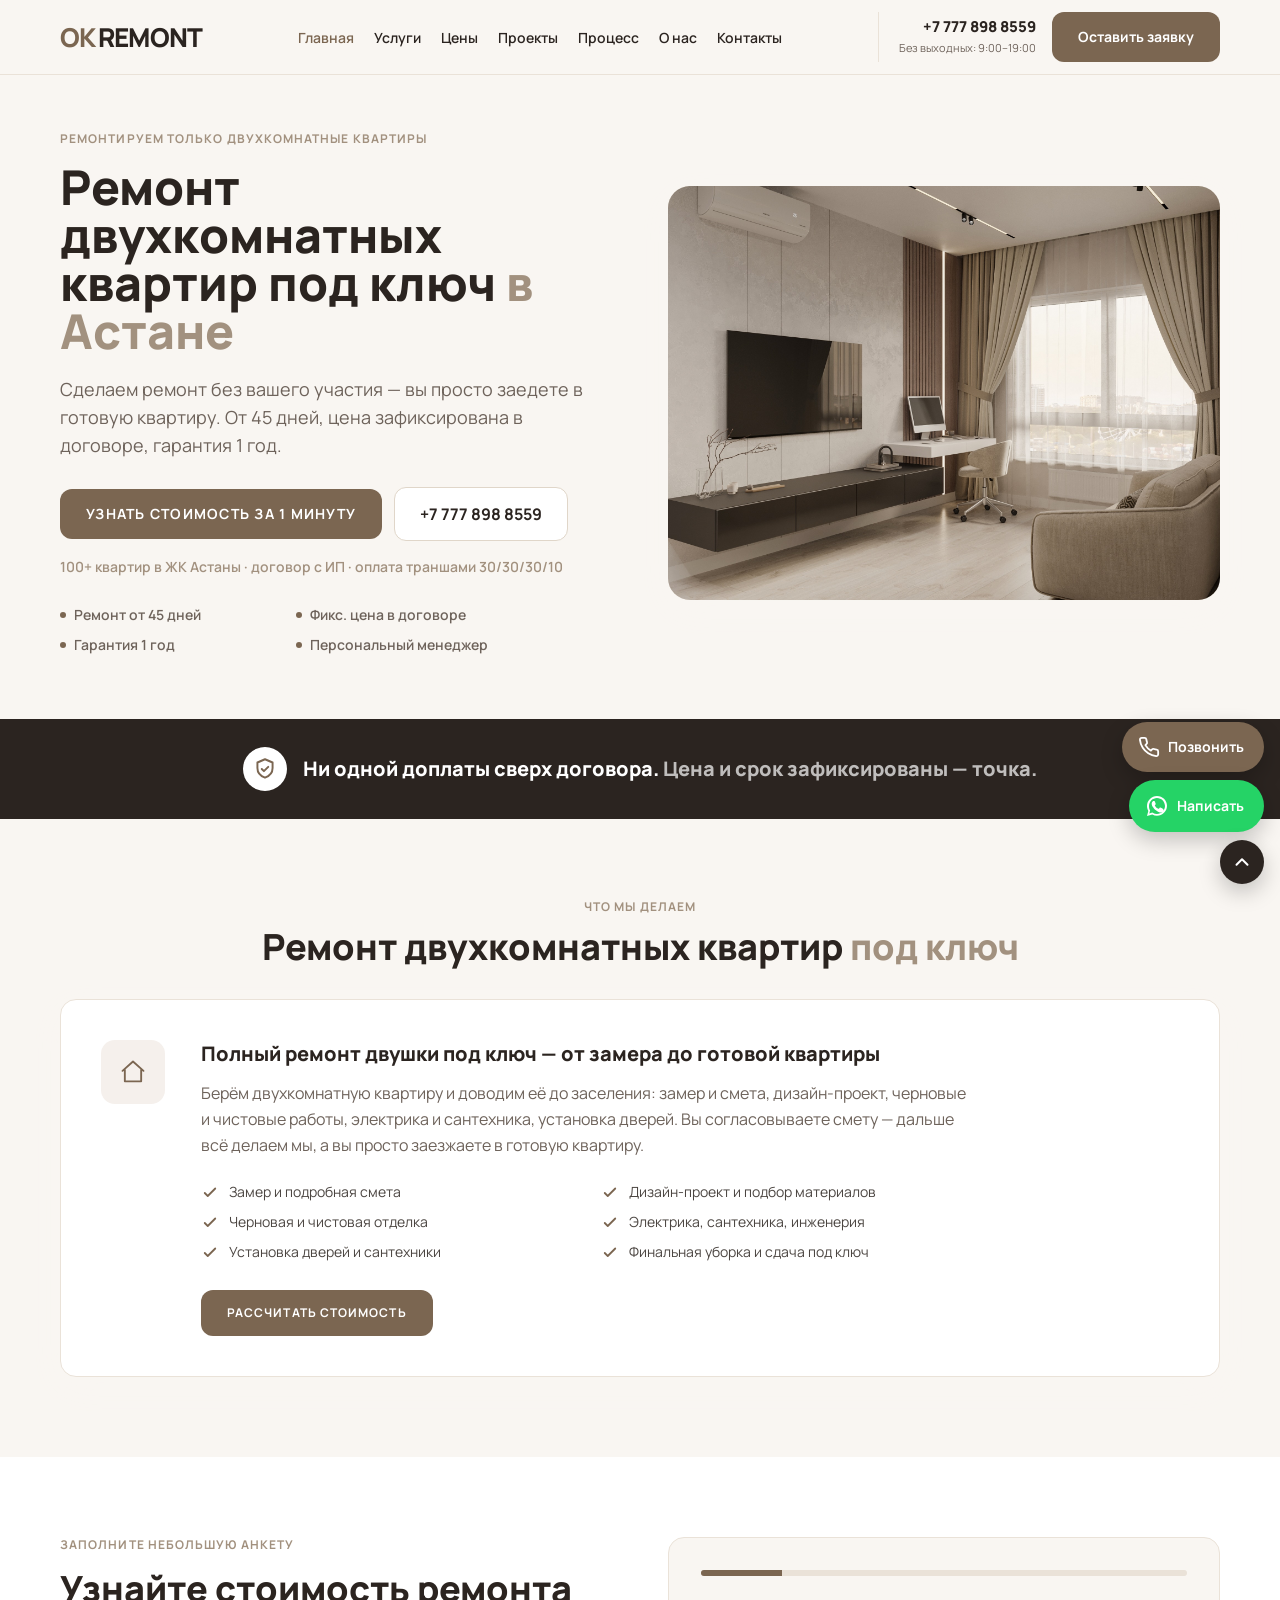
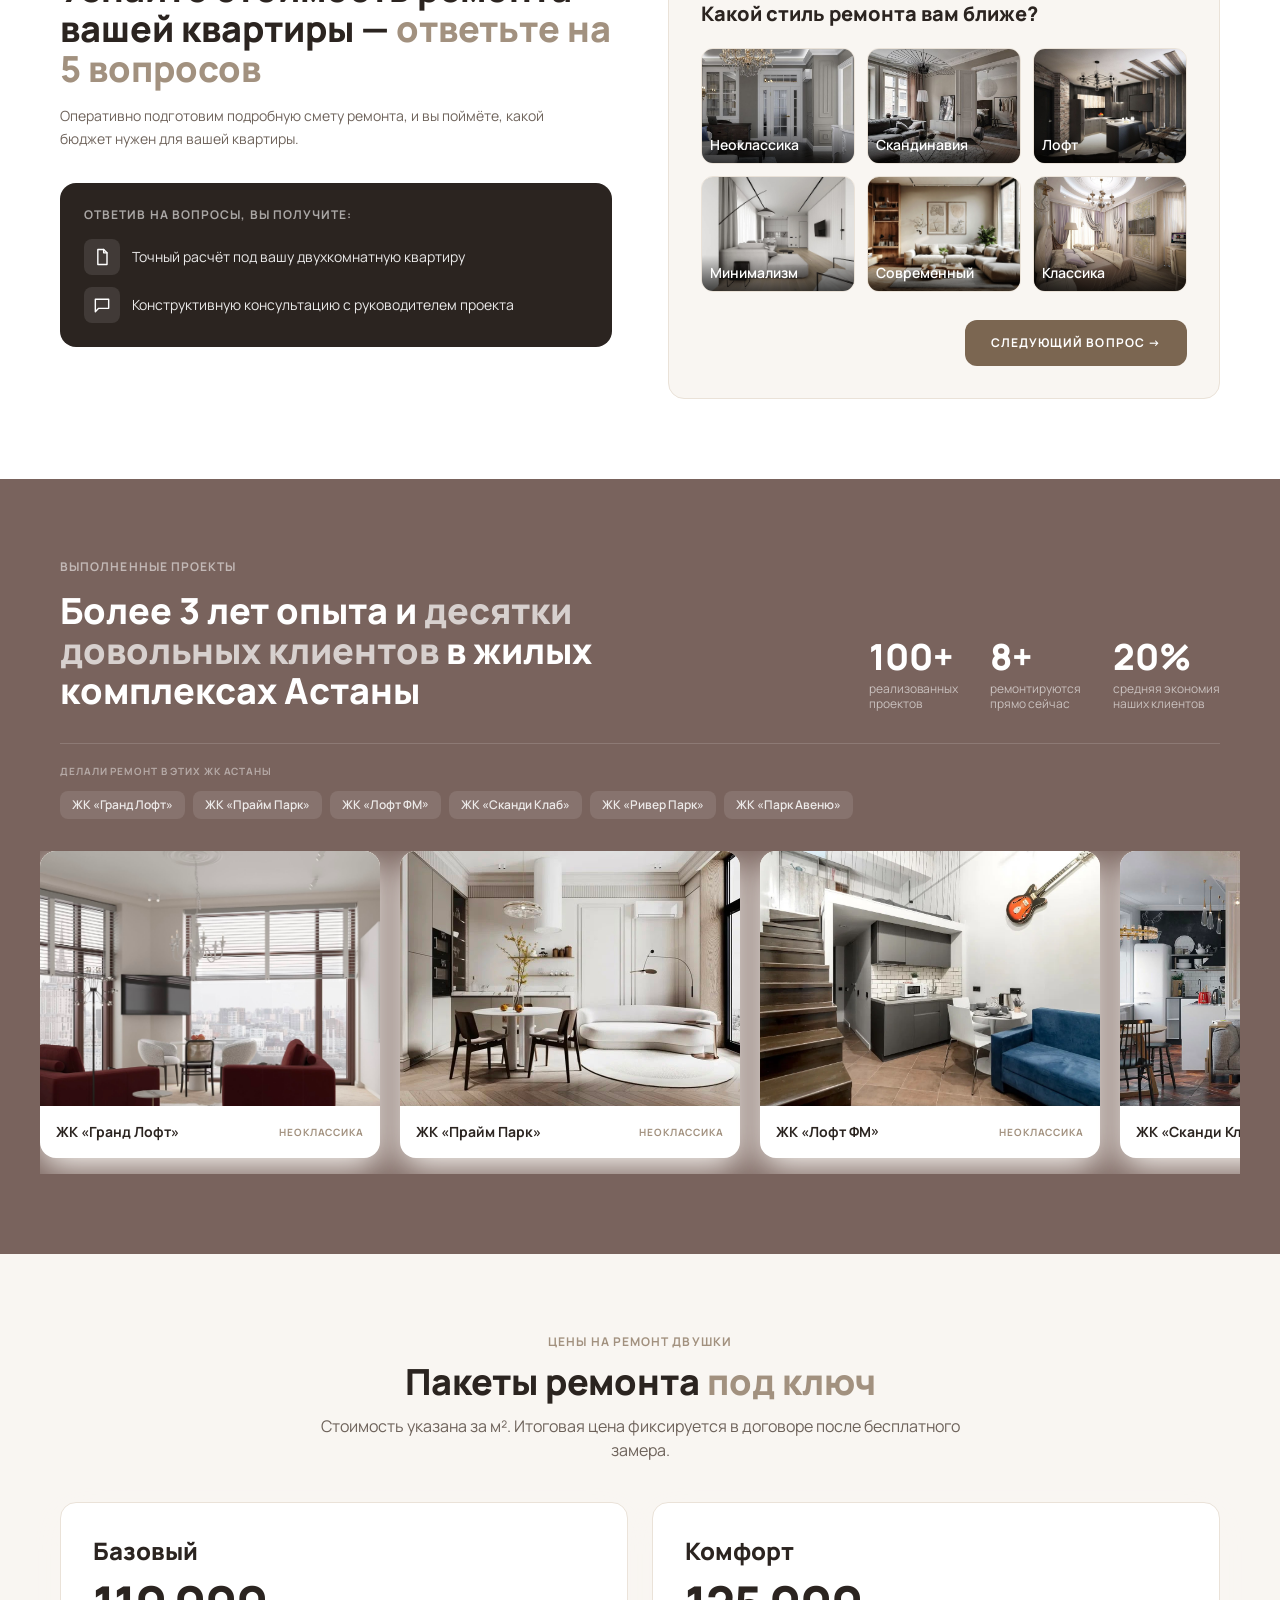
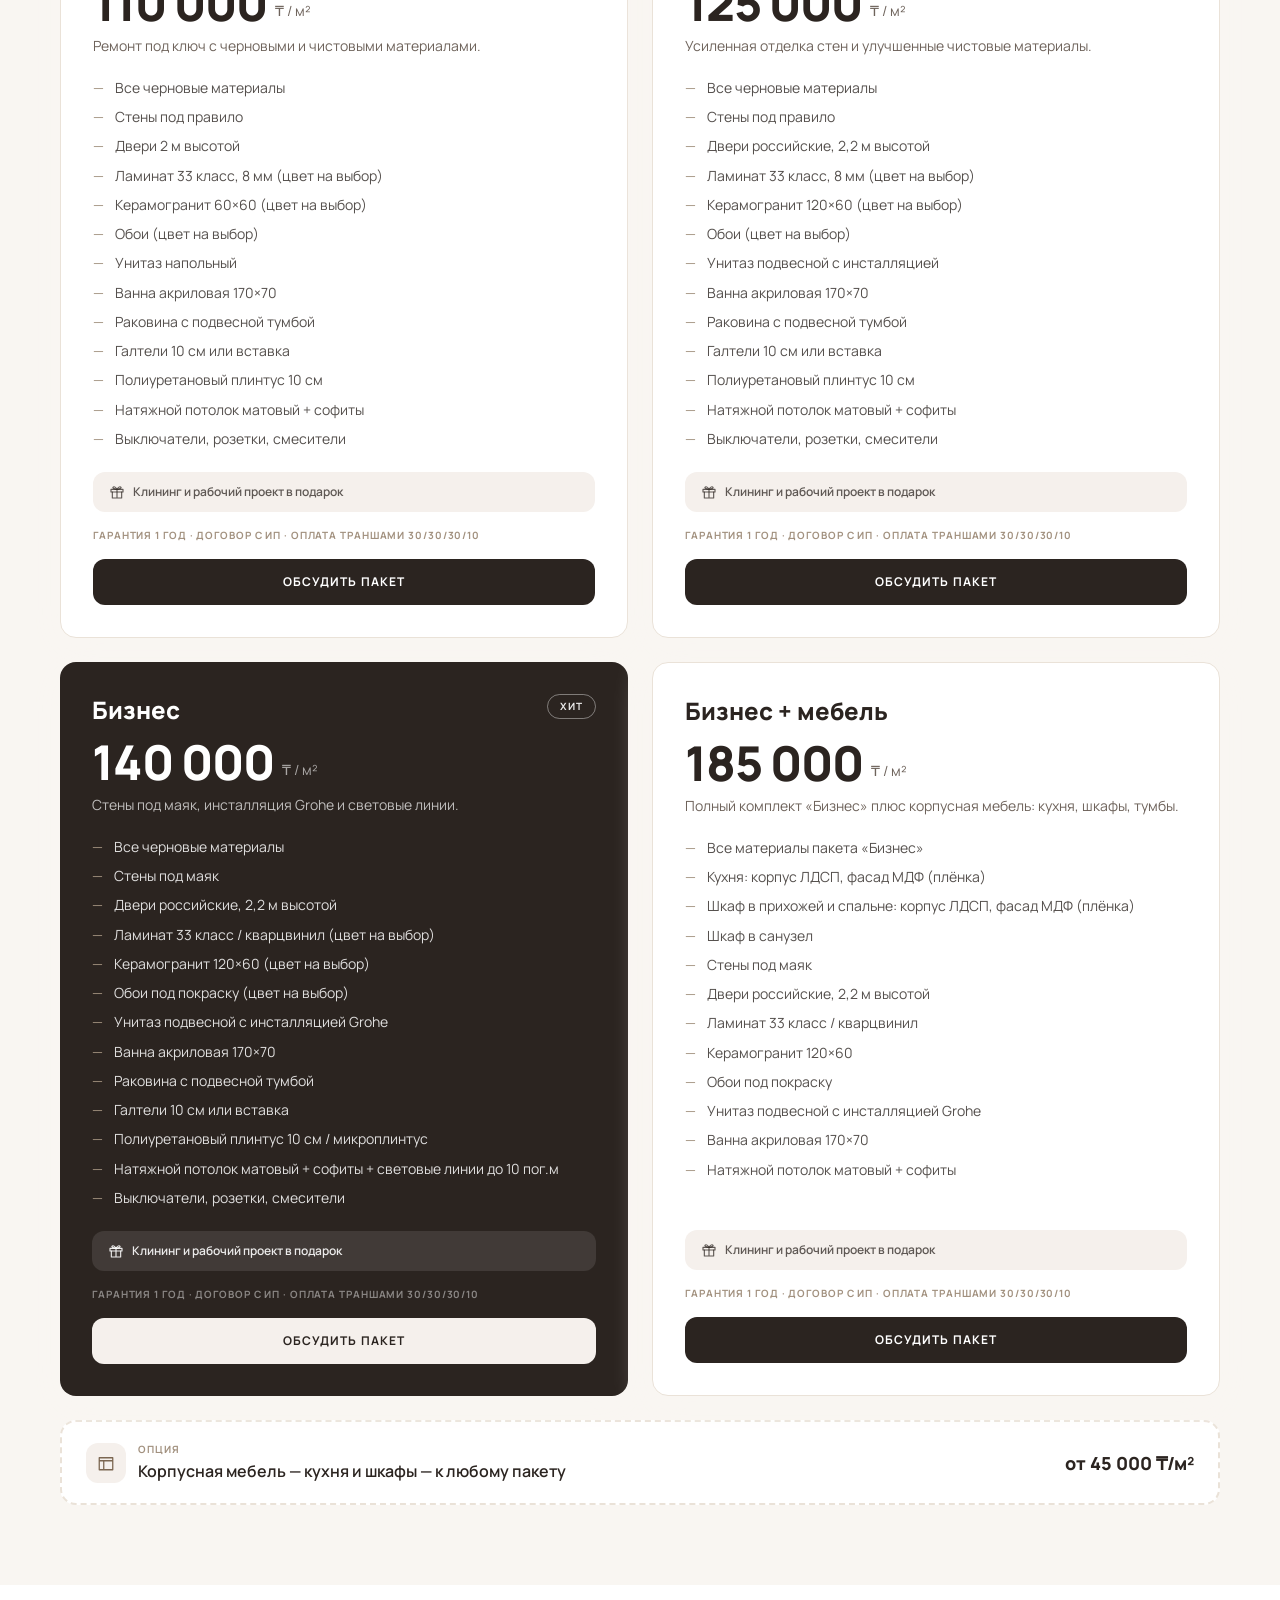
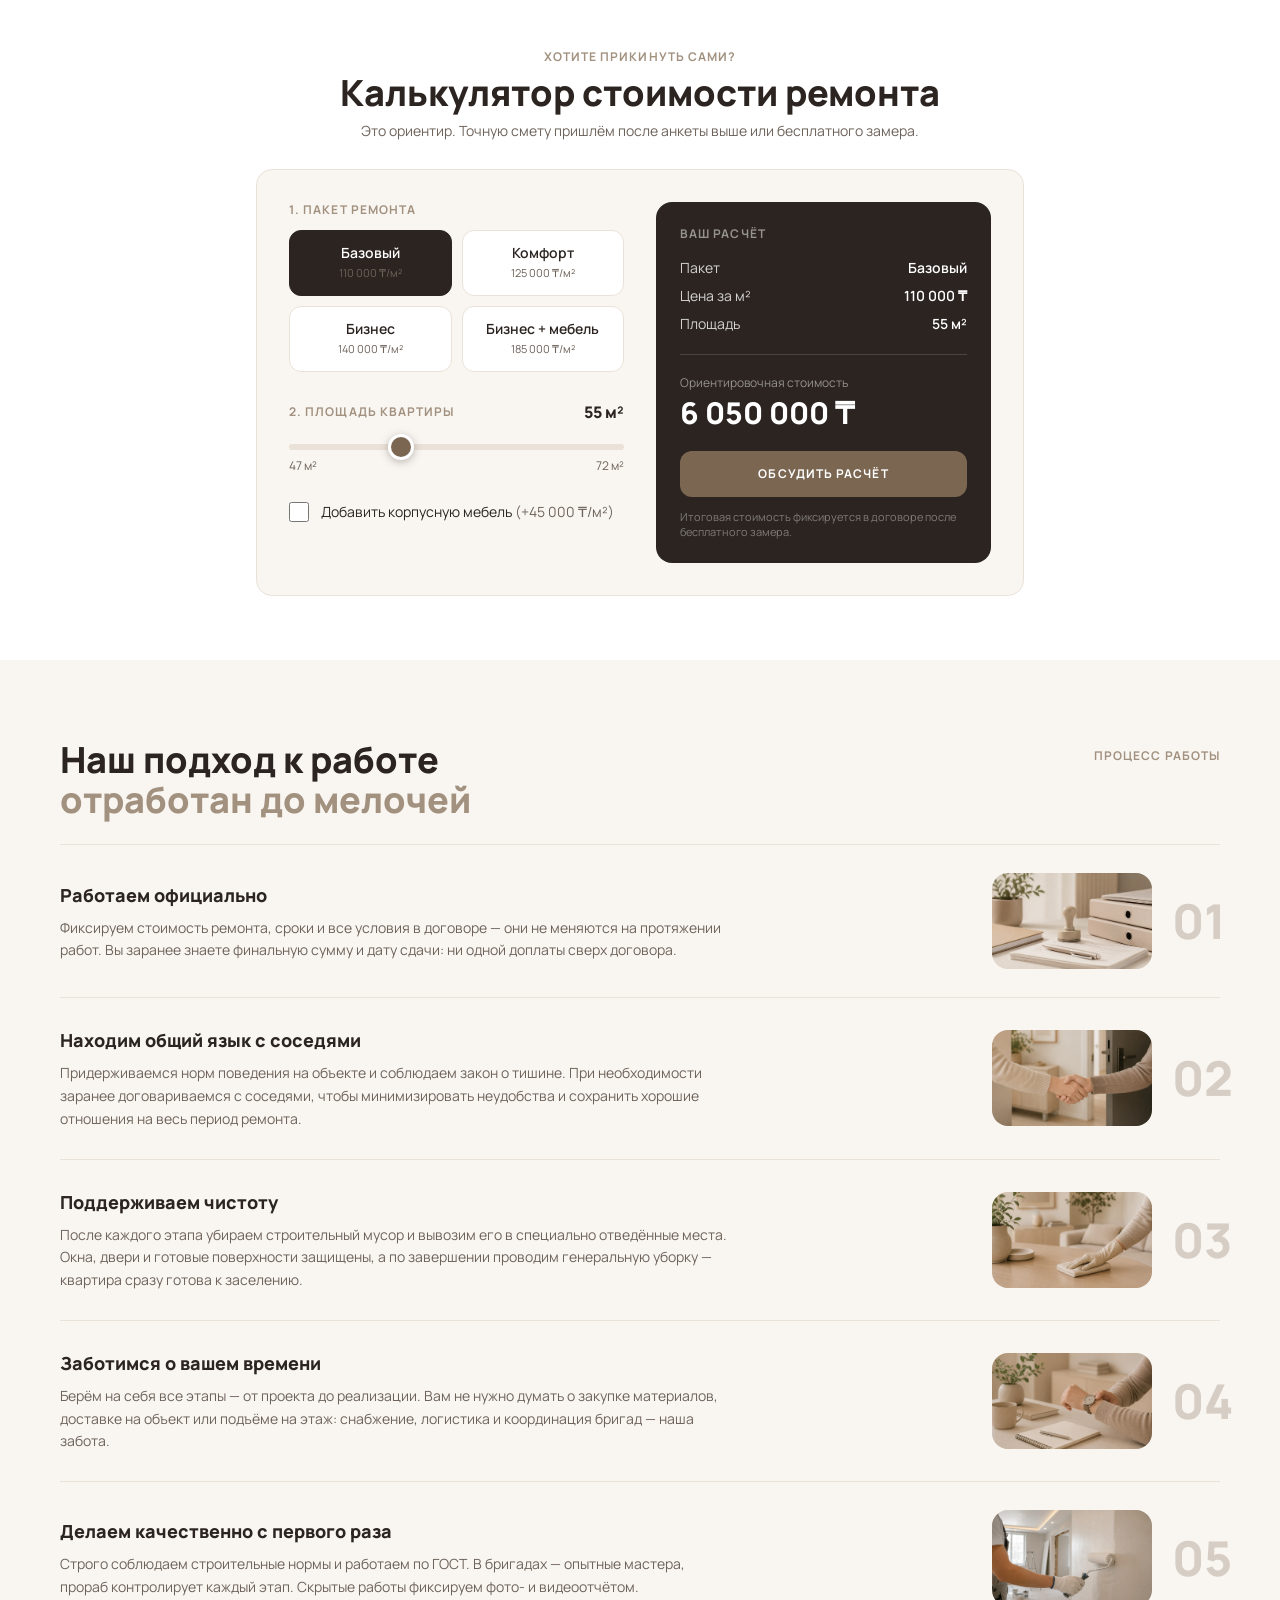
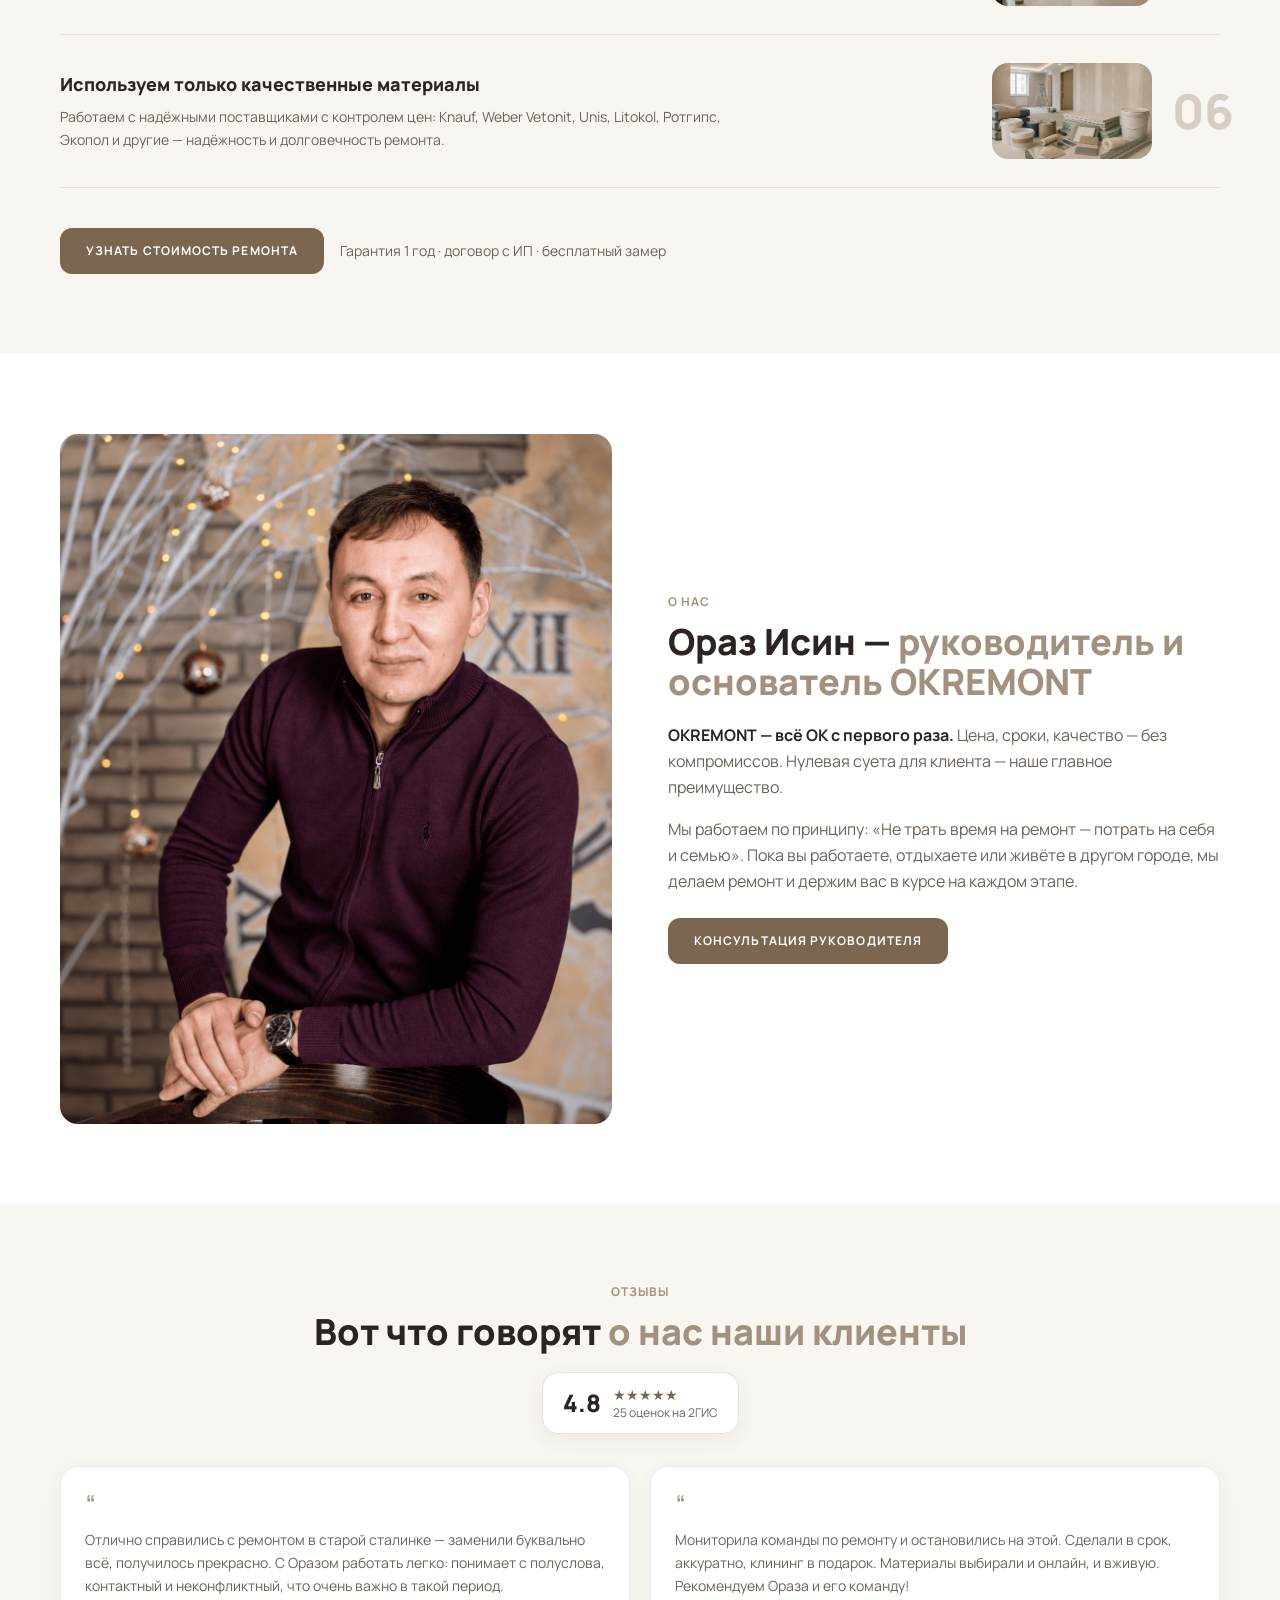
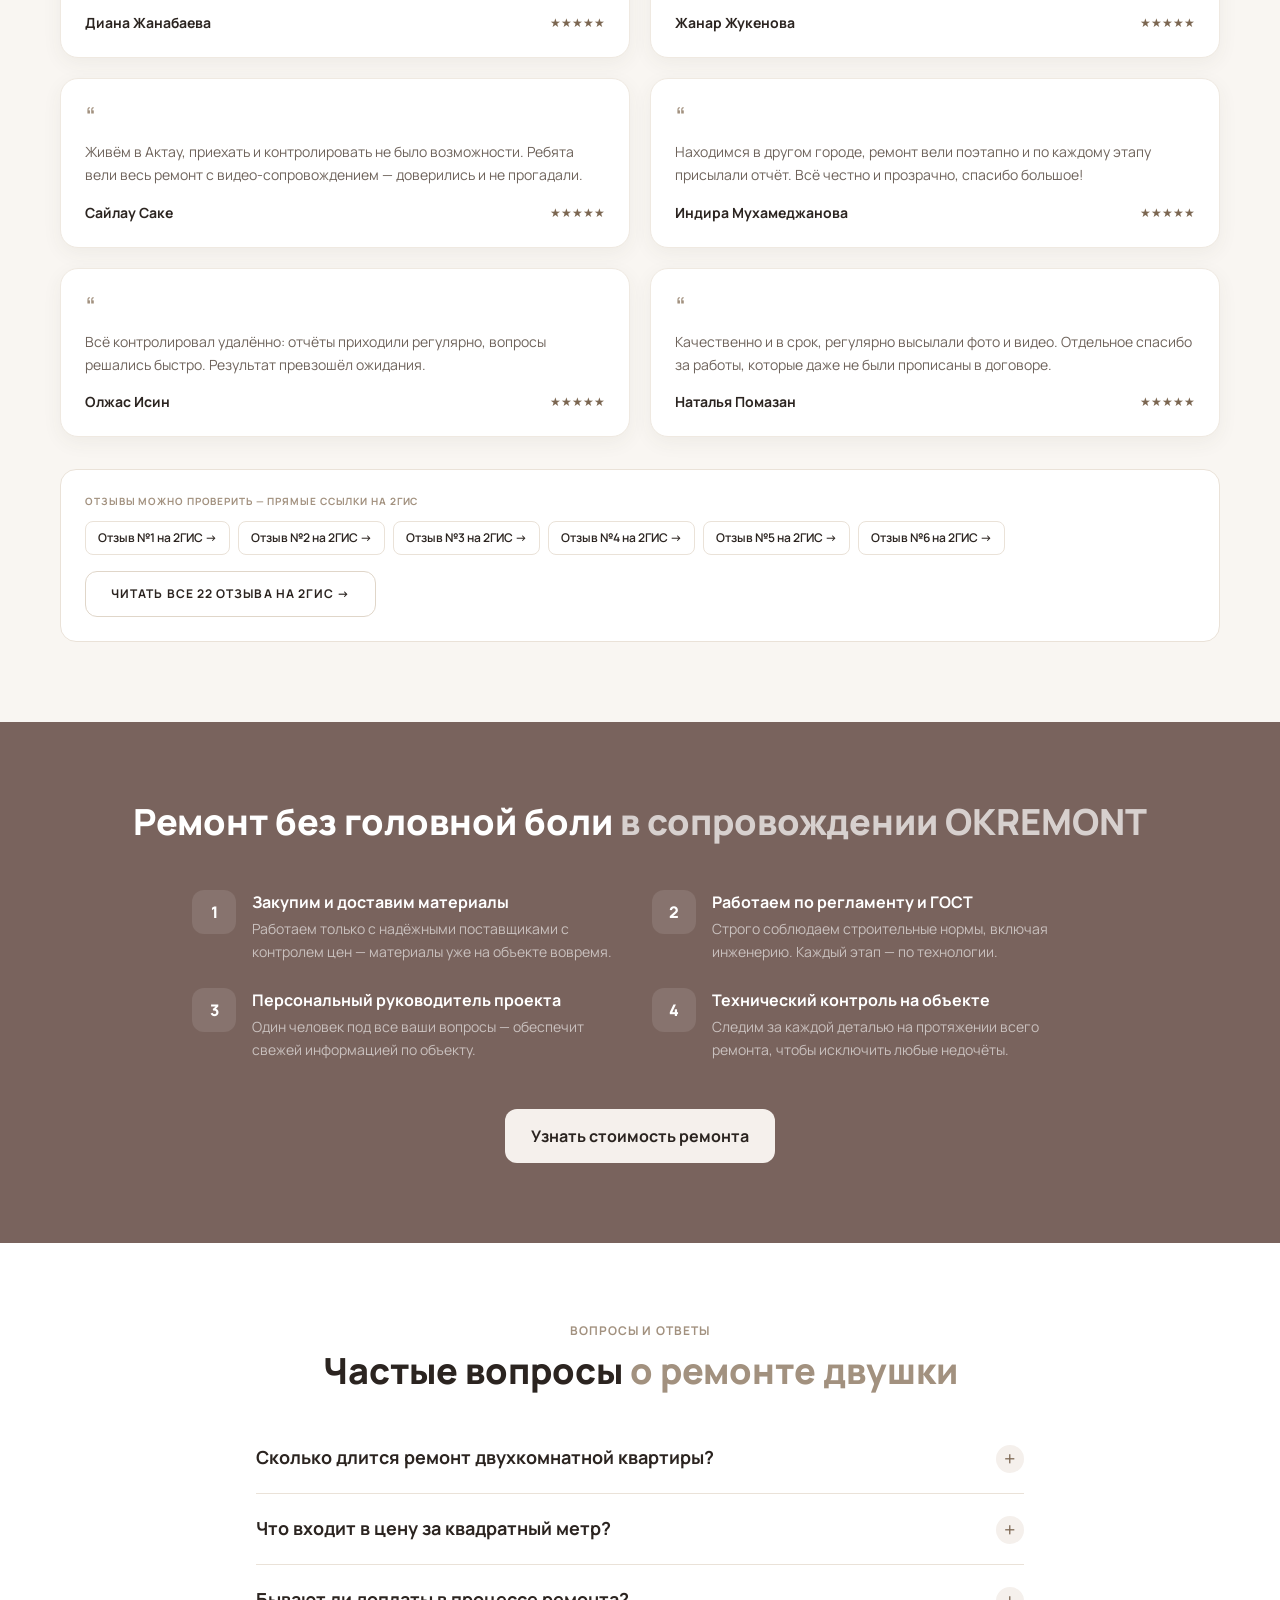
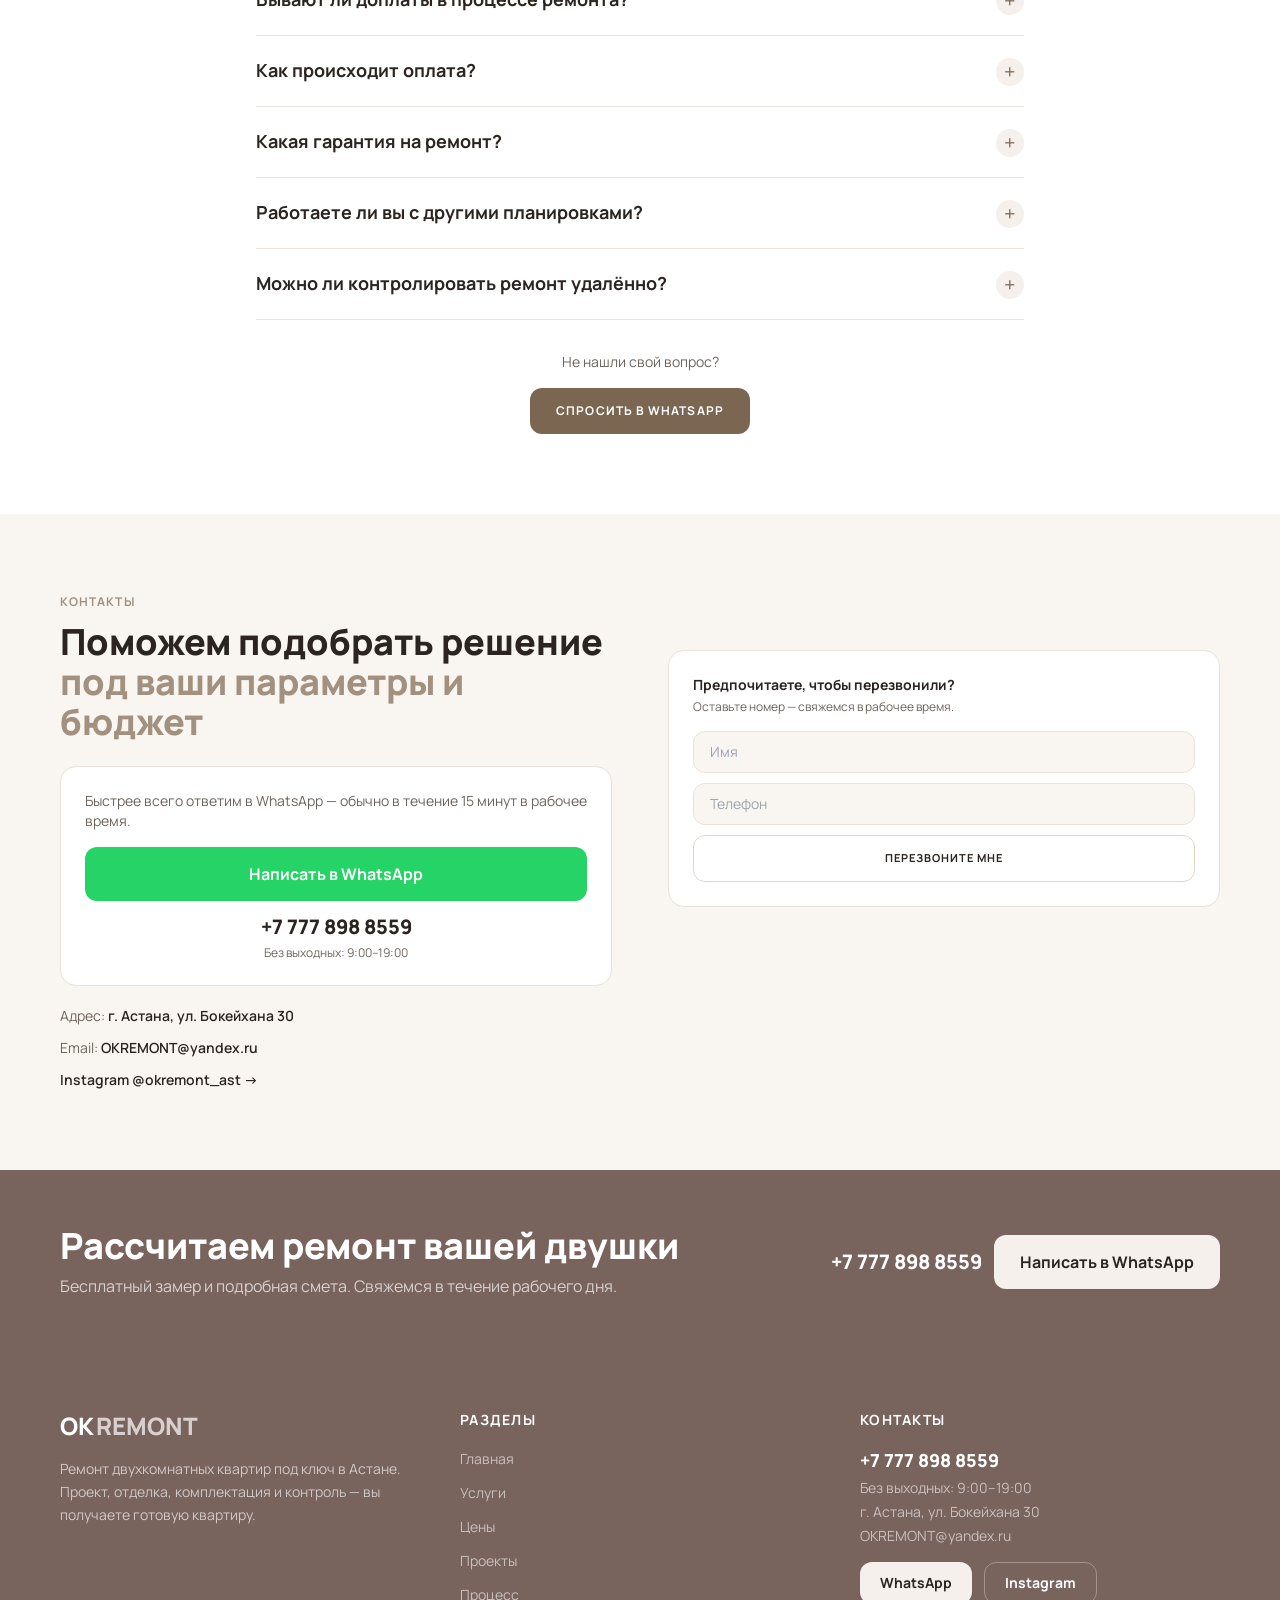
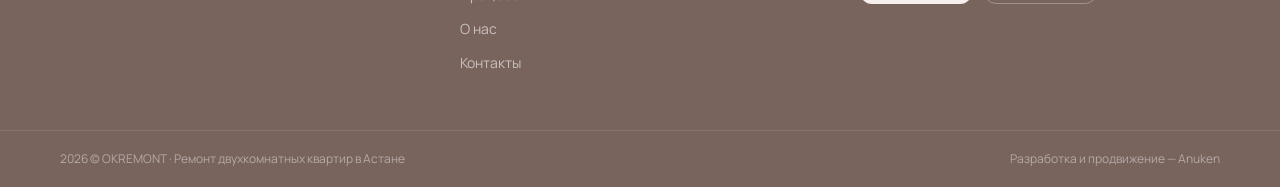
==== commit 6534d9be: "Add files via upload" ====
--- a/index.html
+++ b/index.html
@@ -10,11 +10,11 @@
 <meta charset="UTF-8">
 <meta name="viewport" content="width=device-width, initial-scale=1.0">
 <title>Ремонт двухкомнатных квартир под ключ в Астане — от 45 дней | OKREMONT</title>
-<meta name="description" content="Ремонт 2-комнатных квартир под ключ в Астане: пакеты от 110 000 ₸/м², узнайте стоимость за 5 вопросов. Фиксированная цена в договоре, без доплат, гарантия 2 года.">
+<meta name="description" content="Ремонт 2-комнатных квартир под ключ в Астане: пакеты от 110 000 ₸/м², узнайте стоимость за 5 вопросов. Фиксированная цена в договоре, без доплат, гарантия 1 год.">
 <meta name="keywords" content="ремонт двухкомнатной квартиры Астана, ремонт 2-комнатной квартиры под ключ, цена ремонта двушки Астана, ремонт квартир Астана, дизайн-проект квартиры, отделка квартир Астана, OKREMONT">
 <meta property="og:type" content="website">
 <meta property="og:title" content="Ремонт двухкомнатных квартир под ключ в Астане — от 45 дней | OKREMONT">
-<meta property="og:description" content="Ремонт 2-комнатных квартир под ключ в Астане: пакеты от 110 000 ₸/м², узнайте стоимость за 5 вопросов. Фиксированная цена в договоре, без доплат, гарантия 2 года.">
+<meta property="og:description" content="Ремонт 2-комнатных квартир под ключ в Астане: пакеты от 110 000 ₸/м², узнайте стоимость за 5 вопросов. Фиксированная цена в договоре, без доплат, гарантия 1 год.">
 <meta property="og:image" content="images/og-banner.jpg">
 <link rel="icon" type="image/png" href="images/favicon.png">
 <link rel="preconnect" href="https://fonts.googleapis.com">
@@ -55,7 +55,7 @@
   .faq-q{cursor:pointer} .faq-a{max-height:0;overflow:hidden;transition:max-height .3s ease}
   .faq-i.open .faq-a{max-height:360px} .faq-i.open .faq-x{transform:rotate(45deg)} .faq-x{transition:transform .25s}
 </style>
-<script type="application/ld+json">{"@context": "https://schema.org", "@type": "FAQPage", "mainEntity": [{"@type": "Question", "name": "Сколько длится ремонт двухкомнатной квартиры?", "acceptedAnswer": {"@type": "Answer", "text": "Ремонт двушки под ключ занимает от 45 дней. Точный срок зависит от площади, пакета и объёма работ — он фиксируется в договоре вместе с ценой, и мы его соблюдаем."}}, {"@type": "Question", "name": "Что входит в цену за квадратный метр?", "acceptedAnswer": {"@type": "Answer", "text": "В цену входят все работы и материалы выбранного пакета: черновые материалы, стены, полы, потолки, сантехника, электрика, двери и чистовая отделка. Клининг и рабочий проект — в подарок."}}, {"@type": "Question", "name": "Бывают ли доплаты в процессе ремонта?", "acceptedAnswer": {"@type": "Answer", "text": "Нет. Стоимость и сроки зафиксированы в договоре и не меняются. Доплата возможна только если вы сами захотите изменить объём работ или материалы — и только по вашему письменному согласию."}}, {"@type": "Question", "name": "Как происходит оплата?", "acceptedAnswer": {"@type": "Answer", "text": "Оплата траншами по этапам: 30% — старт, 30% — черновые работы, 30% — чистовая отделка, 10% — после приёмки. Вы платите за уже выполненный этап."}}, {"@type": "Question", "name": "Какая гарантия на ремонт?", "acceptedAnswer": {"@type": "Answer", "text": "Гарантия 2 года на все выполненные работы. Работаем официально по договору с ИП — все обязательства зафиксированы документально."}}, {"@type": "Question", "name": "Работаете ли вы с другими планировками?", "acceptedAnswer": {"@type": "Answer", "text": "Наша специализация — двухкомнатные квартиры от 45 до 125 м², в этом мы максимально эффективны. По другим планировкам напишите в WhatsApp: подскажем и рассчитаем."}}, {"@type": "Question", "name": "Можно ли контролировать ремонт удалённо?", "acceptedAnswer": {"@type": "Answer", "text": "Да. Мы регулярно присылаем фото- и видеоотчёты по каждому этапу, скрытые работы фиксируем отдельно. Многие наши клиенты живут в других городах и ведут ремонт полностью дистанционно."}}]}</script>
+<script type="application/ld+json">{"@context": "https://schema.org", "@type": "FAQPage", "mainEntity": [{"@type": "Question", "name": "Сколько длится ремонт двухкомнатной квартиры?", "acceptedAnswer": {"@type": "Answer", "text": "Ремонт двушки под ключ занимает от 45 дней. Точный срок зависит от площади, пакета и объёма работ — он фиксируется в договоре вместе с ценой, и мы его соблюдаем."}}, {"@type": "Question", "name": "Что входит в цену за квадратный метр?", "acceptedAnswer": {"@type": "Answer", "text": "В цену входят все работы и материалы выбранного пакета: черновые материалы, стены, полы, потолки, сантехника, электрика, двери и чистовая отделка. Клининг и рабочий проект — в подарок."}}, {"@type": "Question", "name": "Бывают ли доплаты в процессе ремонта?", "acceptedAnswer": {"@type": "Answer", "text": "Нет. Стоимость и сроки зафиксированы в договоре и не меняются. Доплата возможна только если вы сами захотите изменить объём работ или материалы — и только по вашему письменному согласию."}}, {"@type": "Question", "name": "Как происходит оплата?", "acceptedAnswer": {"@type": "Answer", "text": "Оплата траншами по этапам: 30% — старт, 30% — черновые работы, 30% — чистовая отделка, 10% — после приёмки. Вы платите за уже выполненный этап."}}, {"@type": "Question", "name": "Какая гарантия на ремонт?", "acceptedAnswer": {"@type": "Answer", "text": "Гарантия 1 год на все выполненные работы. Работаем официально по договору с ИП — все обязательства зафиксированы документально."}}, {"@type": "Question", "name": "Работаете ли вы с другими планировками?", "acceptedAnswer": {"@type": "Answer", "text": "Наша специализация — двухкомнатные квартиры от 45 до 125 м², в этом мы максимально эффективны. По другим планировкам напишите в WhatsApp: подскажем и рассчитаем."}}, {"@type": "Question", "name": "Можно ли контролировать ремонт удалённо?", "acceptedAnswer": {"@type": "Answer", "text": "Да. Мы регулярно присылаем фото- и видеоотчёты по каждому этапу, скрытые работы фиксируем отдельно. Многие наши клиенты живут в других городах и ведут ремонт полностью дистанционно."}}]}</script>
 </head>
 <body class="antialiased">
 <header class="sticky top-0 z-50 bg-soft/95 backdrop-blur border-b border-line">
@@ -83,15 +83,15 @@
 <section id="top" class="bg-soft">
   <div class="wrap pt-9 md:pt-14 pb-12 md:pb-16 grid grid-cols-1 lg:grid-cols-2 gap-9 lg:gap-14 items-center">
     <div>
-      <p class="up text-taupe text-xs font-bold mb-4">Ремонт под ключ без вашего участия</p>
+      <p class="up text-taupe text-xs font-bold mb-4">Ремонтируем только двухкомнатные квартиры</p>
       <h1 class="text-ink font-extrabold text-3xl md:text-5xl leading-tight">Ремонт двухкомнатных квартир под ключ <span class="text-taupe">в Астане</span></h1>
-      <p class="text-body text-base md:text-lg leading-relaxed mt-5 max-w-xl">Сделаем ремонт без вашего участия — вы просто заедете в готовую квартиру. От 45 дней, цена зафиксирована в договоре, гарантия 2 года.</p>
+      <p class="text-body text-base md:text-lg leading-relaxed mt-5 max-w-xl">Сделаем ремонт без вашего участия — вы просто заедете в готовую квартиру. От 45 дней, цена зафиксирована в договоре, гарантия 1 год.</p>
       <div class="flex flex-col sm:flex-row items-stretch sm:items-center gap-3 mt-7">
         <a href="#quiz" class="btn up text-sm">Узнать стоимость за 1 минуту</a>
         <a href="tel:+77778988559" class="btn-o text-base">+7 777 898 8559</a>
       </div>
       <p class="text-taupe text-xs md:text-sm font-semibold mt-4">100+ квартир в ЖК Астаны · договор с ИП · оплата траншами 30/30/30/10</p>
-      <div class="grid grid-cols-1 sm:grid-cols-2 gap-x-6 gap-y-2.5 mt-7 max-w-md"><div class="flex items-center gap-2"><span class="w-1.5 h-1.5 rounded-full bg-accent shrink-0"></span><span class="text-body text-sm font-semibold">Ремонт от 45 дней</span></div><div class="flex items-center gap-2"><span class="w-1.5 h-1.5 rounded-full bg-accent shrink-0"></span><span class="text-body text-sm font-semibold">Фикс. цена в договоре</span></div><div class="flex items-center gap-2"><span class="w-1.5 h-1.5 rounded-full bg-accent shrink-0"></span><span class="text-body text-sm font-semibold">Гарантия 2 года</span></div><div class="flex items-center gap-2"><span class="w-1.5 h-1.5 rounded-full bg-accent shrink-0"></span><span class="text-body text-sm font-semibold">Персональный менеджер</span></div></div>
+      <div class="grid grid-cols-1 sm:grid-cols-2 gap-x-6 gap-y-2.5 mt-7 max-w-md"><div class="flex items-center gap-2"><span class="w-1.5 h-1.5 rounded-full bg-accent shrink-0"></span><span class="text-body text-sm font-semibold">Ремонт от 45 дней</span></div><div class="flex items-center gap-2"><span class="w-1.5 h-1.5 rounded-full bg-accent shrink-0"></span><span class="text-body text-sm font-semibold">Фикс. цена в договоре</span></div><div class="flex items-center gap-2"><span class="w-1.5 h-1.5 rounded-full bg-accent shrink-0"></span><span class="text-body text-sm font-semibold">Гарантия 1 год</span></div><div class="flex items-center gap-2"><span class="w-1.5 h-1.5 rounded-full bg-accent shrink-0"></span><span class="text-body text-sm font-semibold">Персональный менеджер</span></div></div>
     </div>
     <div class="ph rounded-3xl shadow-soft" style="aspect-ratio:4/3;border-radius:22px"><span class="lbl">hero-main.webp</span><img src="images/hero-main.webp" alt="Ремонт двухкомнатной квартиры под ключ в Астане" onerror="this.remove()"></div>
   </div>
@@ -101,31 +101,30 @@
   <p class="text-base md:text-xl font-extrabold leading-tight">Ни одной доплаты сверх договора. <span class="text-white/70">Цена и срок зафиксированы — точка.</span></p>
 </div></section>
 <section id="uslugi" class="bg-soft"><div class="wrap py-16 md:py-20">
-  <div class="flex flex-col md:flex-row md:items-start md:justify-between gap-4 mb-10">
-    <h2 class="text-ink font-extrabold text-2xl md:text-4xl leading-tight max-w-xl">Услуги, <span class="text-taupe">которые мы предоставляем</span></h2>
-    <p class="up text-taupe text-xs font-bold md:text-right md:max-w-xs leading-relaxed mt-1">Освободитесь от бесконечного подбора ремонтных команд и подрядчиков</p></div>
-  <div class="grid grid-cols-1 md:grid-cols-3 gap-6">
-    <div class="card p-7 flex flex-col"><div class="icon-sq mb-5"><svg width="22" height="22" viewBox="0 0 24 24" fill="none" stroke="currentColor" stroke-width="1.7" stroke-linecap="round" stroke-linejoin="round"><path d="M3 11l9-8 9 8M5 10v10h14V10"/></svg></div>
-        <h3 class="font-extrabold text-ink text-lg leading-snug mb-3">Ремонт двухкомнатной квартиры под ключ</h3>
-        <p class="text-body text-sm leading-relaxed mb-6 flex-1">Приёмка квартиры, технический и дизайн-проект, черновая и чистовая отделка, комплектация мебелью. Декорирование — по вашему желанию.</p>
-        <a href="#quiz" class="btn-o up text-xs justify-between">Рассчитать стоимость <svg width="18" height="18" viewBox="0 0 24 24" fill="none" stroke="currentColor" stroke-width="2.2" stroke-linecap="round" stroke-linejoin="round"><path d="M7 17L17 7M8 7h9v9"/></svg></a></div>
-    <div class="card p-7 flex flex-col"><div class="icon-sq mb-5"><svg width="22" height="22" viewBox="0 0 24 24" fill="none" stroke="currentColor" stroke-width="1.7" stroke-linecap="round" stroke-linejoin="round"><rect x="6" y="2" width="12" height="20" rx="2"/><path d="M11 18h2"/></svg></div>
-        <h3 class="font-extrabold text-ink text-lg leading-snug mb-3">Дистанционное наблюдение за ремонтом</h3>
-        <p class="text-body text-sm leading-relaxed mb-6 flex-1">Обеспечим полный контроль работ на объекте, а вы наблюдаете за ходом ремонта дистанционно из любой точки мира.</p>
-        <a href="#quiz" class="btn-o up text-xs justify-between">Рассчитать стоимость <svg width="18" height="18" viewBox="0 0 24 24" fill="none" stroke="currentColor" stroke-width="2.2" stroke-linecap="round" stroke-linejoin="round"><path d="M7 17L17 7M8 7h9v9"/></svg></a></div>
-    <div class="card p-7 flex flex-col"><div class="icon-sq mb-5"><svg width="22" height="22" viewBox="0 0 24 24" fill="none" stroke="currentColor" stroke-width="1.7" stroke-linecap="round" stroke-linejoin="round"><path d="M20 7l-8-4-8 4 8 4 8-4zM4 7v10l8 4 8-4V7M12 11v10"/></svg></div>
-        <h3 class="font-extrabold text-ink text-lg leading-snug mb-3">Ремонт по готовому решению</h3>
-        <p class="text-body text-sm leading-relaxed mb-6 flex-1">Быстрый ремонт по типовому дизайну — без лишних затрат. Готовое проверенное решение, которое остаётся только воплотить.</p>
-        <a href="#quiz" class="btn-o up text-xs justify-between">Рассчитать стоимость <svg width="18" height="18" viewBox="0 0 24 24" fill="none" stroke="currentColor" stroke-width="2.2" stroke-linecap="round" stroke-linejoin="round"><path d="M7 17L17 7M8 7h9v9"/></svg></a></div>
-  </div></div></section>
+  <div class="text-center mb-8">
+    <p class="up text-taupe text-xs font-bold mb-3">Что мы делаем</p>
+    <h2 class="text-ink font-extrabold text-2xl md:text-4xl leading-tight">Ремонт двухкомнатных квартир <span class="text-taupe">под ключ</span></h2>
+  </div>
+  <div class="bg-white border border-line rounded-2xl shadow-soft p-7 md:p-10">
+    <div class="flex flex-col md:flex-row gap-6 md:gap-9 items-start">
+      <div class="icon-sq shrink-0" style="width:64px;height:64px"><svg width="28" height="28" viewBox="0 0 24 24" fill="none" stroke="currentColor" stroke-width="1.6" stroke-linecap="round" stroke-linejoin="round"><path d="M3 11l9-8 9 8M5 10v10h14V10"/></svg></div>
+      <div class="flex-1">
+        <h3 class="font-extrabold text-ink text-lg md:text-xl leading-snug mb-3">Полный ремонт двушки под ключ — от замера до готовой квартиры</h3>
+        <p class="text-body leading-relaxed mb-6 max-w-3xl">Берём двухкомнатную квартиру и доводим её до заселения: замер и смета, дизайн-проект, черновые и чистовые работы, электрика и сантехника, установка дверей. Вы согласовываете смету — дальше всё делаем мы, а вы просто заезжаете в готовую квартиру.</p>
+        <div class="grid sm:grid-cols-2 gap-x-8 gap-y-2.5 mb-7 max-w-3xl"><div class="flex items-start gap-2.5"><span class="shrink-0 mt-0.5"><svg width="18" height="18" viewBox="0 0 24 24" fill="none" stroke="#7B6651" stroke-width="2.4" stroke-linecap="round" stroke-linejoin="round"><path d="M5 12l4 4L19 6"/></svg></span><span class="text-ink/85 text-sm">Замер и подробная смета</span></div><div class="flex items-start gap-2.5"><span class="shrink-0 mt-0.5"><svg width="18" height="18" viewBox="0 0 24 24" fill="none" stroke="#7B6651" stroke-width="2.4" stroke-linecap="round" stroke-linejoin="round"><path d="M5 12l4 4L19 6"/></svg></span><span class="text-ink/85 text-sm">Дизайн-проект и подбор материалов</span></div><div class="flex items-start gap-2.5"><span class="shrink-0 mt-0.5"><svg width="18" height="18" viewBox="0 0 24 24" fill="none" stroke="#7B6651" stroke-width="2.4" stroke-linecap="round" stroke-linejoin="round"><path d="M5 12l4 4L19 6"/></svg></span><span class="text-ink/85 text-sm">Черновая и чистовая отделка</span></div><div class="flex items-start gap-2.5"><span class="shrink-0 mt-0.5"><svg width="18" height="18" viewBox="0 0 24 24" fill="none" stroke="#7B6651" stroke-width="2.4" stroke-linecap="round" stroke-linejoin="round"><path d="M5 12l4 4L19 6"/></svg></span><span class="text-ink/85 text-sm">Электрика, сантехника, инженерия</span></div><div class="flex items-start gap-2.5"><span class="shrink-0 mt-0.5"><svg width="18" height="18" viewBox="0 0 24 24" fill="none" stroke="#7B6651" stroke-width="2.4" stroke-linecap="round" stroke-linejoin="round"><path d="M5 12l4 4L19 6"/></svg></span><span class="text-ink/85 text-sm">Установка дверей и сантехники</span></div><div class="flex items-start gap-2.5"><span class="shrink-0 mt-0.5"><svg width="18" height="18" viewBox="0 0 24 24" fill="none" stroke="#7B6651" stroke-width="2.4" stroke-linecap="round" stroke-linejoin="round"><path d="M5 12l4 4L19 6"/></svg></span><span class="text-ink/85 text-sm">Финальная уборка и сдача под ключ</span></div></div>
+        <a href="https://wa.me/77778988559?text=%D0%97%D0%B4%D1%80%D0%B0%D0%B2%D1%81%D1%82%D0%B2%D1%83%D0%B9%D1%82%D0%B5%21%20%F0%9F%91%8B%20%D0%9F%D0%B8%D1%88%D1%83%20%D1%81%20%D1%81%D0%B0%D0%B9%D1%82%D0%B0%20OKREMONT.%0A%D0%A5%D0%BE%D1%87%D1%83%20%D1%80%D0%B0%D1%81%D1%81%D1%87%D0%B8%D1%82%D0%B0%D1%82%D1%8C%20%D1%81%D1%82%D0%BE%D0%B8%D0%BC%D0%BE%D1%81%D1%82%D1%8C%20%D1%80%D0%B5%D0%BC%D0%BE%D0%BD%D1%82%D0%B0%20%D0%B4%D0%B2%D1%83%D1%85%D0%BA%D0%BE%D0%BC%D0%BD%D0%B0%D1%82%D0%BD%D0%BE%D0%B9%20%D0%BA%D0%B2%D0%B0%D1%80%D1%82%D0%B8%D1%80%D1%8B%20%D0%BF%D0%BE%D0%B4%20%D0%BA%D0%BB%D1%8E%D1%87.%0A%D0%9F%D0%BE%D0%B4%D1%81%D0%BA%D0%B0%D0%B6%D0%B8%D1%82%D0%B5%2C%20%D0%BF%D0%BE%D0%B6%D0%B0%D0%BB%D1%83%D0%B9%D1%81%D1%82%D0%B0." target="_blank" rel="noopener" class="btn up text-xs">Рассчитать стоимость</a>
+      </div>
+    </div>
+  </div>
+</div></section>
 <section id="quiz" class="bg-white"><div class="wrap py-16 md:py-20">
   <div class="grid grid-cols-1 lg:grid-cols-2 gap-10 lg:gap-14 items-start">
     <div><p class="up text-taupe text-xs font-bold mb-4">Заполните небольшую анкету</p>
       <h2 class="text-ink font-extrabold text-2xl md:text-4xl leading-tight mb-4">Узнайте стоимость ремонта вашей квартиры — <span class="text-taupe">ответьте на 5 вопросов</span></h2>
-      <p class="text-body text-sm leading-relaxed mb-2 max-w-lg">Оперативно подготовим подробную смету ремонта, и вы поймёте, какой бюджет нужен для вашей квартиры.</p>
-      <div class="mb-8"><span class="font-bold text-ink text-sm">Ораз Исин</span> <span class="text-taupe text-xs">— основатель компании OKREMONT</span></div>
+      <p class="text-body text-sm leading-relaxed mb-8 max-w-lg">Оперативно подготовим подробную смету ремонта, и вы поймёте, какой бюджет нужен для вашей квартиры.</p>
+      
       <div class="bg-ink text-white rounded-2xl p-6"><p class="up text-white/60 text-xs font-bold mb-4">Ответив на вопросы, вы получите:</p>
-        <div class="flex items-center gap-3 mb-3"><span class="w-9 h-9 rounded-lg bg-white/10 flex items-center justify-center text-white shrink-0"><svg width="20" height="20" viewBox="0 0 24 24" fill="none" stroke="currentColor" stroke-width="1.7" stroke-linecap="round" stroke-linejoin="round"><path d="M7 3h7l4 4v14H7z"/><path d="M14 3v4h4"/></svg></span><span class="text-sm text-white/90">Подробную смету индивидуально под ваш запрос</span></div>
+        <div class="flex items-center gap-3 mb-3"><span class="w-9 h-9 rounded-lg bg-white/10 flex items-center justify-center text-white shrink-0"><svg width="20" height="20" viewBox="0 0 24 24" fill="none" stroke="currentColor" stroke-width="1.7" stroke-linecap="round" stroke-linejoin="round"><path d="M7 3h7l4 4v14H7z"/><path d="M14 3v4h4"/></svg></span><span class="text-sm text-white/90">Точный расчёт под вашу двухкомнатную квартиру</span></div>
         <div class="flex items-center gap-3"><span class="w-9 h-9 rounded-lg bg-white/10 flex items-center justify-center text-white shrink-0"><svg width="20" height="20" viewBox="0 0 24 24" fill="none" stroke="currentColor" stroke-width="1.7" stroke-linecap="round" stroke-linejoin="round"><path d="M4 5h16v11H8l-4 4z"/></svg></span><span class="text-sm text-white/90">Конструктивную консультацию с руководителем проекта</span></div></div></div>
     <div class="bg-soft rounded-2xl p-6 md:p-8 border border-line">
       <div class="h-1.5 bg-line rounded-full mb-6 overflow-hidden"><div id="qbar" class="h-full bg-accent" style="width:20%"></div></div>
@@ -140,7 +139,7 @@
   var Q=[
     {t:"Какой стиль ремонта вам ближе?",photo:true,o:[["Неоклассика","images/quiz-style-neoclassic.webp"],["Скандинавия","images/quiz-style-scandi.webp"],["Лофт","images/quiz-style-loft.webp"],["Минимализм","images/quiz-style-minimal.webp"],["Современный","images/quiz-style-modern.webp"],["Классика","images/quiz-style-classic.webp"]]},
     {t:"Какой ремонт нужен?",o:[["Капитальный под ключ"],["Под ключ с дизайн-проектом"],["Ремонт в новостройке"],["Нужна консультация"]]},
-    {t:"Площадь двухкомнатной квартиры?",o:[["45–60 м²"],["60–75 м²"],["75–100 м²"],["100–125 м²"]]},
+    {t:"Площадь двухкомнатной квартиры?",o:[["47–55 м²"],["55–63 м²"],["63–72 м²"],["больше 72 м²"]]},
     {t:"Квартира новостройка или вторичка?",o:[["Новостройка от застройщика"],["Вторичка под ремонт"],["Нужен совет"]]},
     {t:"Нужна корпусная мебель (кухня, шкафы)?",o:[["Да, нужна"],["Нет, только ремонт"],["Пока не решил(а)"]]}
   ];
@@ -218,28 +217,28 @@
       <p class="text-body text-sm mb-5 leading-relaxed">Ремонт под ключ с черновыми и чистовыми материалами.</p>
       <ul class="space-y-2.5 mb-6 flex-1"><li class="feat text-sm text-ink/80 leading-snug">Все черновые материалы</li><li class="feat text-sm text-ink/80 leading-snug">Стены под правило</li><li class="feat text-sm text-ink/80 leading-snug">Двери 2 м высотой</li><li class="feat text-sm text-ink/80 leading-snug">Ламинат 33 класс, 8 мм (цвет на выбор)</li><li class="feat text-sm text-ink/80 leading-snug">Керамогранит 60×60 (цвет на выбор)</li><li class="feat text-sm text-ink/80 leading-snug">Обои (цвет на выбор)</li><li class="feat text-sm text-ink/80 leading-snug">Унитаз напольный</li><li class="feat text-sm text-ink/80 leading-snug">Ванна акриловая 170×70</li><li class="feat text-sm text-ink/80 leading-snug">Раковина с подвесной тумбой</li><li class="feat text-sm text-ink/80 leading-snug">Галтели 10 см или вставка</li><li class="feat text-sm text-ink/80 leading-snug">Полиуретановый плинтус 10 см</li><li class="feat text-sm text-ink/80 leading-snug">Натяжной потолок матовый + софиты</li><li class="feat text-sm text-ink/80 leading-snug">Выключатели, розетки, смесители</li></ul>
       <div class="flex items-center gap-2 bg-alt text-ink/75 rounded-xl px-4 py-3 mb-4"><svg width="16" height="16" viewBox="0 0 24 24" fill="none" stroke="currentColor" stroke-width="1.7" stroke-linecap="round" stroke-linejoin="round"><rect x="3" y="8" width="18" height="4"/><path d="M12 8v13M5 12v9h14v-9M12 8S9 3 6.5 4.5 9 8 12 8zM12 8s3-5 5.5-3.5S15 8 12 8z"/></svg><span class="text-xs font-semibold">Клининг и рабочий проект в подарок</span></div>
-      <p class="up text-taupe text-[10px] font-bold mb-4">Гарантия 2 года · Договор с ИП · Оплата траншами 30/30/30/10</p>
+      <p class="up text-taupe text-[10px] font-bold mb-4">Гарантия 1 год · Договор с ИП · Оплата траншами 30/30/30/10</p>
       <a href="https://wa.me/77778988559?text=%D0%97%D0%B4%D1%80%D0%B0%D0%B2%D1%81%D1%82%D0%B2%D1%83%D0%B9%D1%82%D0%B5%21%20%F0%9F%91%8B%20%D0%9F%D0%B8%D1%88%D1%83%20%D1%81%20%D1%81%D0%B0%D0%B9%D1%82%D0%B0%20OKREMONT.%0A%D0%98%D0%BD%D1%82%D0%B5%D1%80%D0%B5%D1%81%D1%83%D0%B5%D1%82%20%D0%BF%D0%B0%D0%BA%D0%B5%D1%82%20%C2%AB%D0%91%D0%B0%D0%B7%D0%BE%D0%B2%D1%8B%D0%B9%C2%BB%20%E2%80%94%20110%20000%20%E2%82%B8/%D0%BC%C2%B2%20%D0%B4%D0%BB%D1%8F%20%D1%80%D0%B5%D0%BC%D0%BE%D0%BD%D1%82%D0%B0%20%D0%B4%D0%B2%D1%83%D1%85%D0%BA%D0%BE%D0%BC%D0%BD%D0%B0%D1%82%D0%BD%D0%BE%D0%B9%20%D0%BA%D0%B2%D0%B0%D1%80%D1%82%D0%B8%D1%80%D1%8B.%0A%D0%9F%D0%BE%D0%B4%D1%81%D0%BA%D0%B0%D0%B6%D0%B8%D1%82%D0%B5%2C%20%D0%BF%D0%BE%D0%B6%D0%B0%D0%BB%D1%83%D0%B9%D1%81%D1%82%D0%B0%2C%20%D1%87%D1%82%D0%BE%20%D0%B2%D1%85%D0%BE%D0%B4%D0%B8%D1%82%20%D0%B8%20%D0%BA%D0%B0%D0%BA%20%D0%BF%D0%BE%D0%BB%D1%83%D1%87%D0%B8%D1%82%D1%8C%20%D1%81%D0%BC%D0%B5%D1%82%D1%83%3F" target="_blank" rel="noopener" class="btn-d w-full up text-xs">Обсудить пакет</a></div><div class="bg-white text-ink border border-line rounded-2xl p-7 md:p-8 flex flex-col shadow-soft">
       <div class="flex items-start justify-between gap-3 mb-3"><h3 class="text-2xl font-extrabold">Комфорт</h3></div>
       <div class="flex items-end gap-2 mb-2"><span class="text-4xl md:text-5xl font-extrabold tracking-tight">125 000</span><span class="text-body text-sm mb-1.5">₸ / м²</span></div>
       <p class="text-body text-sm mb-5 leading-relaxed">Усиленная отделка стен и улучшенные чистовые материалы.</p>
       <ul class="space-y-2.5 mb-6 flex-1"><li class="feat text-sm text-ink/80 leading-snug">Все черновые материалы</li><li class="feat text-sm text-ink/80 leading-snug">Стены под правило</li><li class="feat text-sm text-ink/80 leading-snug">Двери российские, 2,2 м высотой</li><li class="feat text-sm text-ink/80 leading-snug">Ламинат 33 класс, 8 мм (цвет на выбор)</li><li class="feat text-sm text-ink/80 leading-snug">Керамогранит 120×60 (цвет на выбор)</li><li class="feat text-sm text-ink/80 leading-snug">Обои (цвет на выбор)</li><li class="feat text-sm text-ink/80 leading-snug">Унитаз подвесной с инсталляцией</li><li class="feat text-sm text-ink/80 leading-snug">Ванна акриловая 170×70</li><li class="feat text-sm text-ink/80 leading-snug">Раковина с подвесной тумбой</li><li class="feat text-sm text-ink/80 leading-snug">Галтели 10 см или вставка</li><li class="feat text-sm text-ink/80 leading-snug">Полиуретановый плинтус 10 см</li><li class="feat text-sm text-ink/80 leading-snug">Натяжной потолок матовый + софиты</li><li class="feat text-sm text-ink/80 leading-snug">Выключатели, розетки, смесители</li></ul>
       <div class="flex items-center gap-2 bg-alt text-ink/75 rounded-xl px-4 py-3 mb-4"><svg width="16" height="16" viewBox="0 0 24 24" fill="none" stroke="currentColor" stroke-width="1.7" stroke-linecap="round" stroke-linejoin="round"><rect x="3" y="8" width="18" height="4"/><path d="M12 8v13M5 12v9h14v-9M12 8S9 3 6.5 4.5 9 8 12 8zM12 8s3-5 5.5-3.5S15 8 12 8z"/></svg><span class="text-xs font-semibold">Клининг и рабочий проект в подарок</span></div>
-      <p class="up text-taupe text-[10px] font-bold mb-4">Гарантия 2 года · Договор с ИП · Оплата траншами 30/30/30/10</p>
+      <p class="up text-taupe text-[10px] font-bold mb-4">Гарантия 1 год · Договор с ИП · Оплата траншами 30/30/30/10</p>
       <a href="https://wa.me/77778988559?text=%D0%97%D0%B4%D1%80%D0%B0%D0%B2%D1%81%D1%82%D0%B2%D1%83%D0%B9%D1%82%D0%B5%21%20%F0%9F%91%8B%20%D0%9F%D0%B8%D1%88%D1%83%20%D1%81%20%D1%81%D0%B0%D0%B9%D1%82%D0%B0%20OKREMONT.%0A%D0%98%D0%BD%D1%82%D0%B5%D1%80%D0%B5%D1%81%D1%83%D0%B5%D1%82%20%D0%BF%D0%B0%D0%BA%D0%B5%D1%82%20%C2%AB%D0%9A%D0%BE%D0%BC%D1%84%D0%BE%D1%80%D1%82%C2%BB%20%E2%80%94%20125%20000%20%E2%82%B8/%D0%BC%C2%B2%20%D0%B4%D0%BB%D1%8F%20%D1%80%D0%B5%D0%BC%D0%BE%D0%BD%D1%82%D0%B0%20%D0%B4%D0%B2%D1%83%D1%85%D0%BA%D0%BE%D0%BC%D0%BD%D0%B0%D1%82%D0%BD%D0%BE%D0%B9%20%D0%BA%D0%B2%D0%B0%D1%80%D1%82%D0%B8%D1%80%D1%8B.%0A%D0%9F%D0%BE%D0%B4%D1%81%D0%BA%D0%B0%D0%B6%D0%B8%D1%82%D0%B5%2C%20%D0%BF%D0%BE%D0%B6%D0%B0%D0%BB%D1%83%D0%B9%D1%81%D1%82%D0%B0%2C%20%D1%87%D1%82%D0%BE%20%D0%B2%D1%85%D0%BE%D0%B4%D0%B8%D1%82%20%D0%B8%20%D0%BA%D0%B0%D0%BA%20%D0%BF%D0%BE%D0%BB%D1%83%D1%87%D0%B8%D1%82%D1%8C%20%D1%81%D0%BC%D0%B5%D1%82%D1%83%3F" target="_blank" rel="noopener" class="btn-d w-full up text-xs">Обсудить пакет</a></div><div class="bg-ink text-white rounded-2xl p-7 md:p-8 flex flex-col shadow-soft">
       <div class="flex items-start justify-between gap-3 mb-3"><h3 class="text-2xl font-extrabold">Бизнес</h3><span class="up text-[10px] font-bold px-3 py-1 rounded-full border border-white/40 text-white/90">хит</span></div>
       <div class="flex items-end gap-2 mb-2"><span class="text-4xl md:text-5xl font-extrabold tracking-tight">140 000</span><span class="text-white/60 text-sm mb-1.5">₸ / м²</span></div>
       <p class="text-white/70 text-sm mb-5 leading-relaxed">Стены под маяк, инсталляция Grohe и световые линии.</p>
       <ul class="space-y-2.5 mb-6 flex-1"><li class="feat text-sm text-white/85 leading-snug">Все черновые материалы</li><li class="feat text-sm text-white/85 leading-snug">Стены под маяк</li><li class="feat text-sm text-white/85 leading-snug">Двери российские, 2,2 м высотой</li><li class="feat text-sm text-white/85 leading-snug">Ламинат 33 класс / кварцвинил (цвет на выбор)</li><li class="feat text-sm text-white/85 leading-snug">Керамогранит 120×60 (цвет на выбор)</li><li class="feat text-sm text-white/85 leading-snug">Обои под покраску (цвет на выбор)</li><li class="feat text-sm text-white/85 leading-snug">Унитаз подвесной с инсталляцией Grohe</li><li class="feat text-sm text-white/85 leading-snug">Ванна акриловая 170×70</li><li class="feat text-sm text-white/85 leading-snug">Раковина с подвесной тумбой</li><li class="feat text-sm text-white/85 leading-snug">Галтели 10 см или вставка</li><li class="feat text-sm text-white/85 leading-snug">Полиуретановый плинтус 10 см / микроплинтус</li><li class="feat text-sm text-white/85 leading-snug">Натяжной потолок матовый + софиты + световые линии до 10 пог.м</li><li class="feat text-sm text-white/85 leading-snug">Выключатели, розетки, смесители</li></ul>
       <div class="flex items-center gap-2 bg-white/10 text-white/90 rounded-xl px-4 py-3 mb-4"><svg width="16" height="16" viewBox="0 0 24 24" fill="none" stroke="currentColor" stroke-width="1.7" stroke-linecap="round" stroke-linejoin="round"><rect x="3" y="8" width="18" height="4"/><path d="M12 8v13M5 12v9h14v-9M12 8S9 3 6.5 4.5 9 8 12 8zM12 8s3-5 5.5-3.5S15 8 12 8z"/></svg><span class="text-xs font-semibold">Клининг и рабочий проект в подарок</span></div>
-      <p class="up text-white/45 text-[10px] font-bold mb-4">Гарантия 2 года · Договор с ИП · Оплата траншами 30/30/30/10</p>
+      <p class="up text-white/45 text-[10px] font-bold mb-4">Гарантия 1 год · Договор с ИП · Оплата траншами 30/30/30/10</p>
       <a href="https://wa.me/77778988559?text=%D0%97%D0%B4%D1%80%D0%B0%D0%B2%D1%81%D1%82%D0%B2%D1%83%D0%B9%D1%82%D0%B5%21%20%F0%9F%91%8B%20%D0%9F%D0%B8%D1%88%D1%83%20%D1%81%20%D1%81%D0%B0%D0%B9%D1%82%D0%B0%20OKREMONT.%0A%D0%98%D0%BD%D1%82%D0%B5%D1%80%D0%B5%D1%81%D1%83%D0%B5%D1%82%20%D0%BF%D0%B0%D0%BA%D0%B5%D1%82%20%C2%AB%D0%91%D0%B8%D0%B7%D0%BD%D0%B5%D1%81%C2%BB%20%E2%80%94%20140%20000%20%E2%82%B8/%D0%BC%C2%B2%20%D0%B4%D0%BB%D1%8F%20%D1%80%D0%B5%D0%BC%D0%BE%D0%BD%D1%82%D0%B0%20%D0%B4%D0%B2%D1%83%D1%85%D0%BA%D0%BE%D0%BC%D0%BD%D0%B0%D1%82%D0%BD%D0%BE%D0%B9%20%D0%BA%D0%B2%D0%B0%D1%80%D1%82%D0%B8%D1%80%D1%8B.%0A%D0%9F%D0%BE%D0%B4%D1%81%D0%BA%D0%B0%D0%B6%D0%B8%D1%82%D0%B5%2C%20%D0%BF%D0%BE%D0%B6%D0%B0%D0%BB%D1%83%D0%B9%D1%81%D1%82%D0%B0%2C%20%D1%87%D1%82%D0%BE%20%D0%B2%D1%85%D0%BE%D0%B4%D0%B8%D1%82%20%D0%B8%20%D0%BA%D0%B0%D0%BA%20%D0%BF%D0%BE%D0%BB%D1%83%D1%87%D0%B8%D1%82%D1%8C%20%D1%81%D0%BC%D0%B5%D1%82%D1%83%3F" target="_blank" rel="noopener" class="btn-l w-full up text-xs">Обсудить пакет</a></div><div class="bg-white text-ink border border-line rounded-2xl p-7 md:p-8 flex flex-col shadow-soft">
       <div class="flex items-start justify-between gap-3 mb-3"><h3 class="text-2xl font-extrabold">Бизнес + мебель</h3></div>
       <div class="flex items-end gap-2 mb-2"><span class="text-4xl md:text-5xl font-extrabold tracking-tight">185 000</span><span class="text-body text-sm mb-1.5">₸ / м²</span></div>
       <p class="text-body text-sm mb-5 leading-relaxed">Полный комплект «Бизнес» плюс корпусная мебель: кухня, шкафы, тумбы.</p>
       <ul class="space-y-2.5 mb-6 flex-1"><li class="feat text-sm text-ink/80 leading-snug">Все материалы пакета «Бизнес»</li><li class="feat text-sm text-ink/80 leading-snug">Кухня: корпус ЛДСП, фасад МДФ (плёнка)</li><li class="feat text-sm text-ink/80 leading-snug">Шкаф в прихожей и спальне: корпус ЛДСП, фасад МДФ (плёнка)</li><li class="feat text-sm text-ink/80 leading-snug">Шкаф в санузел</li><li class="feat text-sm text-ink/80 leading-snug">Стены под маяк</li><li class="feat text-sm text-ink/80 leading-snug">Двери российские, 2,2 м высотой</li><li class="feat text-sm text-ink/80 leading-snug">Ламинат 33 класс / кварцвинил</li><li class="feat text-sm text-ink/80 leading-snug">Керамогранит 120×60</li><li class="feat text-sm text-ink/80 leading-snug">Обои под покраску</li><li class="feat text-sm text-ink/80 leading-snug">Унитаз подвесной с инсталляцией Grohe</li><li class="feat text-sm text-ink/80 leading-snug">Ванна акриловая 170×70</li><li class="feat text-sm text-ink/80 leading-snug">Натяжной потолок матовый + софиты</li></ul>
       <div class="flex items-center gap-2 bg-alt text-ink/75 rounded-xl px-4 py-3 mb-4"><svg width="16" height="16" viewBox="0 0 24 24" fill="none" stroke="currentColor" stroke-width="1.7" stroke-linecap="round" stroke-linejoin="round"><rect x="3" y="8" width="18" height="4"/><path d="M12 8v13M5 12v9h14v-9M12 8S9 3 6.5 4.5 9 8 12 8zM12 8s3-5 5.5-3.5S15 8 12 8z"/></svg><span class="text-xs font-semibold">Клининг и рабочий проект в подарок</span></div>
-      <p class="up text-taupe text-[10px] font-bold mb-4">Гарантия 2 года · Договор с ИП · Оплата траншами 30/30/30/10</p>
+      <p class="up text-taupe text-[10px] font-bold mb-4">Гарантия 1 год · Договор с ИП · Оплата траншами 30/30/30/10</p>
       <a href="https://wa.me/77778988559?text=%D0%97%D0%B4%D1%80%D0%B0%D0%B2%D1%81%D1%82%D0%B2%D1%83%D0%B9%D1%82%D0%B5%21%20%F0%9F%91%8B%20%D0%9F%D0%B8%D1%88%D1%83%20%D1%81%20%D1%81%D0%B0%D0%B9%D1%82%D0%B0%20OKREMONT.%0A%D0%98%D0%BD%D1%82%D0%B5%D1%80%D0%B5%D1%81%D1%83%D0%B5%D1%82%20%D0%BF%D0%B0%D0%BA%D0%B5%D1%82%20%C2%AB%D0%91%D0%B8%D0%B7%D0%BD%D0%B5%D1%81%20%2B%20%D0%BC%D0%B5%D0%B1%D0%B5%D0%BB%D1%8C%C2%BB%20%E2%80%94%20185%20000%20%E2%82%B8/%D0%BC%C2%B2%20%D0%B4%D0%BB%D1%8F%20%D1%80%D0%B5%D0%BC%D0%BE%D0%BD%D1%82%D0%B0%20%D0%B4%D0%B2%D1%83%D1%85%D0%BA%D0%BE%D0%BC%D0%BD%D0%B0%D1%82%D0%BD%D0%BE%D0%B9%20%D0%BA%D0%B2%D0%B0%D1%80%D1%82%D0%B8%D1%80%D1%8B.%0A%D0%9F%D0%BE%D0%B4%D1%81%D0%BA%D0%B0%D0%B6%D0%B8%D1%82%D0%B5%2C%20%D0%BF%D0%BE%D0%B6%D0%B0%D0%BB%D1%83%D0%B9%D1%81%D1%82%D0%B0%2C%20%D1%87%D1%82%D0%BE%20%D0%B2%D1%85%D0%BE%D0%B4%D0%B8%D1%82%20%D0%B8%20%D0%BA%D0%B0%D0%BA%20%D0%BF%D0%BE%D0%BB%D1%83%D1%87%D0%B8%D1%82%D1%8C%20%D1%81%D0%BC%D0%B5%D1%82%D1%83%3F" target="_blank" rel="noopener" class="btn-d w-full up text-xs">Обсудить пакет</a></div></div>
   <div class="mt-6 bg-white border-2 border-dashed border-line rounded-2xl px-6 py-5 flex flex-col sm:flex-row sm:items-center gap-3">
     <span class="shrink-0 w-10 h-10 rounded-xl bg-alt flex items-center justify-center"><svg width="18" height="18" viewBox="0 0 24 24" fill="none" stroke="#7B6651" stroke-width="1.7" stroke-linecap="round" stroke-linejoin="round"><path d="M3 9h18M9 21V9M3 5h18v16H3z"/></svg></span>
@@ -248,25 +247,25 @@
 </div></section>
 <section id="calc" class="bg-white"><div class="wrap py-14 md:py-16">
   <div class="max-w-3xl mx-auto text-center mb-7"><p class="up text-taupe text-xs font-bold mb-2">Хотите прикинуть сами?</p>
-    <h2 class="text-ink font-extrabold text-xl md:text-2xl">Калькулятор стоимости ремонта</h2>
+    <h2 class="text-ink font-extrabold text-2xl md:text-4xl">Калькулятор стоимости ремонта</h2>
     <p class="text-body text-sm mt-2 max-w-xl mx-auto">Это ориентир. Точную смету пришлём после анкеты выше или бесплатного замера.</p></div>
   <div class="max-w-3xl mx-auto bg-soft border border-line rounded-2xl p-6 md:p-8">
     <div class="grid md:grid-cols-2 gap-8">
       <div><p class="up text-taupe text-xs font-bold mb-3">1. Пакет ремонта</p>
         <div class="grid grid-cols-2 gap-2.5 mb-7"><button type="button" class="pkgbtn px-4 py-3 rounded-xl border border-line bg-white text-sm font-semibold text-ink transition" data-price="110000" data-name="Базовый" data-furn="0">Базовый<span class="block text-[11px] font-normal text-body">110 000 ₸/м²</span></button><button type="button" class="pkgbtn px-4 py-3 rounded-xl border border-line bg-white text-sm font-semibold text-ink transition" data-price="125000" data-name="Комфорт" data-furn="0">Комфорт<span class="block text-[11px] font-normal text-body">125 000 ₸/м²</span></button><button type="button" class="pkgbtn px-4 py-3 rounded-xl border border-line bg-white text-sm font-semibold text-ink transition" data-price="140000" data-name="Бизнес" data-furn="0">Бизнес<span class="block text-[11px] font-normal text-body">140 000 ₸/м²</span></button><button type="button" class="pkgbtn px-4 py-3 rounded-xl border border-line bg-white text-sm font-semibold text-ink transition" data-price="185000" data-name="Бизнес + мебель" data-furn="1">Бизнес + мебель<span class="block text-[11px] font-normal text-body">185 000 ₸/м²</span></button></div>
-        <div class="flex items-center justify-between mb-2"><p class="up text-taupe text-xs font-bold">2. Площадь квартиры</p><div class="font-extrabold text-ink"><span id="areaV">60</span> м²</div></div>
-        <input type="range" min="45" max="125" step="1" value="60" id="areaR" class="w-full mb-2">
-        <div class="flex justify-between text-body text-xs mb-7"><span>45 м²</span><span>125 м²</span></div>
+        <div class="flex items-center justify-between mb-2"><p class="up text-taupe text-xs font-bold">2. Площадь квартиры</p><div class="font-extrabold text-ink"><span id="areaV">55</span> м²</div></div>
+        <input type="range" min="47" max="72" step="1" value="55" id="areaR" class="w-full mb-2">
+        <div class="flex justify-between text-body text-xs mb-7"><span>47 м²</span><span>72 м²</span></div>
         <label class="flex items-center gap-3 cursor-pointer select-none" id="furnRow"><input type="checkbox" id="furn" class="w-5 h-5 accent-accent"><span class="text-sm text-ink">Добавить корпусную мебель <span class="text-body">(+45 000 ₸/м²)</span></span></label>
         <p id="furnNote" class="text-taupe text-xs mt-1 hidden">Мебель уже включена в пакет «Бизнес + мебель».</p></div>
       <div class="bg-ink text-white rounded-2xl p-6 flex flex-col"><p class="up text-white/50 text-xs font-bold mb-4">Ваш расчёт</p>
         <div class="space-y-2 text-sm text-white/80 mb-5">
           <div class="flex justify-between"><span>Пакет</span><span id="rPkg" class="font-semibold text-white">Базовый</span></div>
           <div class="flex justify-between"><span>Цена за м²</span><span id="rPpm" class="font-semibold text-white">110 000 ₸</span></div>
-          <div class="flex justify-between"><span>Площадь</span><span id="rArea" class="font-semibold text-white">60 м²</span></div>
+          <div class="flex justify-between"><span>Площадь</span><span id="rArea" class="font-semibold text-white">55 м²</span></div>
           <div class="flex justify-between" id="rFurnRow" style="display:none"><span>Мебель</span><span id="rFurn" class="font-semibold text-white">+45 000 ₸/м²</span></div></div>
         <div class="border-t border-white/15 pt-5 mt-auto"><div class="text-white/50 text-xs mb-1">Ориентировочная стоимость</div>
-          <div class="text-3xl font-extrabold" id="rTotal">6 600 000 ₸</div>
+          <div class="text-3xl font-extrabold" id="rTotal">6 050 000 ₸</div>
           <a href="https://wa.me/77778988559?text=%D0%97%D0%B4%D1%80%D0%B0%D0%B2%D1%81%D1%82%D0%B2%D1%83%D0%B9%D1%82%D0%B5%21%20%F0%9F%91%8B%20%D0%9F%D0%B8%D1%88%D1%83%20%D1%81%20%D1%81%D0%B0%D0%B9%D1%82%D0%B0%20OKREMONT.%0A%D0%98%D0%BD%D1%82%D0%B5%D1%80%D0%B5%D1%81%D1%83%D0%B5%D1%82%20%D1%80%D0%B5%D0%BC%D0%BE%D0%BD%D1%82%20%D0%B4%D0%B2%D1%83%D1%85%D0%BA%D0%BE%D0%BC%D0%BD%D0%B0%D1%82%D0%BD%D0%BE%D0%B9%20%D0%BA%D0%B2%D0%B0%D1%80%D1%82%D0%B8%D1%80%D1%8B%20%D0%BF%D0%BE%D0%B4%20%D0%BA%D0%BB%D1%8E%D1%87.%0A%D0%9F%D0%BE%D0%B4%D1%81%D0%BA%D0%B0%D0%B6%D0%B8%D1%82%D0%B5%2C%20%D0%BF%D0%BE%D0%B6%D0%B0%D0%BB%D1%83%D0%B9%D1%81%D1%82%D0%B0%2C%20%D0%BE%D1%80%D0%B8%D0%B5%D0%BD%D1%82%D0%B8%D1%80%D0%BE%D0%B2%D0%BE%D1%87%D0%BD%D1%83%D1%8E%20%D1%81%D1%82%D0%BE%D0%B8%D0%BC%D0%BE%D1%81%D1%82%D1%8C%20%D0%B8%20%D1%81%D1%80%D0%BE%D0%BA%D0%B8%3F" id="calcWa" target="_blank" rel="noopener" class="btn w-full mt-5 up text-xs">Обсудить расчёт</a>
           <p class="text-white/40 text-[11px] mt-3 leading-snug">Итоговая стоимость фиксируется в договоре после бесплатного замера.</p></div></div>
     </div></div></div></section>
@@ -333,7 +332,7 @@
       <div class="text-4xl md:text-5xl font-extrabold text-taupe/40 leading-none w-12 text-right">06</div></div></div><div class="border-t border-line"></div></div>
     <div class="mt-10 flex flex-col sm:flex-row items-center gap-4">
       <a href="index.html#quiz" class="btn up text-xs">Узнать стоимость ремонта</a>
-      <span class="text-body text-sm">Гарантия 2 года · договор с ИП · бесплатный замер</span>
+      <span class="text-body text-sm">Гарантия 1 год · договор с ИП · бесплатный замер</span>
     </div>
   </div>
 </section>
@@ -343,7 +342,7 @@
       <div class="ph rounded-2xl" style="aspect-ratio:4/5;border-radius:18px"><span class="lbl">founder-oraz.webp</span><img src="images/founder-oraz.webp" alt="Ораз Исин — основатель OKREMONT" loading="lazy" onerror="this.remove()"></div>
       <div>
         <p class="up text-taupe text-xs font-bold mb-3">О нас</p>
-        <h2 class="text-ink font-extrabold text-2xl md:text-3xl leading-tight mb-5">Ораз Исин — <span class="text-taupe">руководитель и основатель OKREMONT</span></h2>
+        <h2 class="text-ink font-extrabold text-2xl md:text-4xl leading-tight mb-5">Ораз Исин — <span class="text-taupe">руководитель и основатель OKREMONT</span></h2>
         <p class="text-body leading-relaxed mb-4"><span class="font-bold text-ink">OKREMONT — всё ОК с первого раза.</span> Цена, сроки, качество — без компромиссов. Нулевая суета для клиента — наше главное преимущество.</p>
         <p class="text-body leading-relaxed mb-6">Мы работаем по принципу: «Не трать время на ремонт — потрать на себя и семью». Пока вы работаете, отдыхаете или живёте в другом городе, мы делаем ремонт и держим вас в курсе на каждом этапе.</p>
         <a href="https://wa.me/77778988559?text=%D0%97%D0%B4%D1%80%D0%B0%D0%B2%D1%81%D1%82%D0%B2%D1%83%D0%B9%D1%82%D0%B5%21%20%F0%9F%91%8B%20%D0%9F%D0%B8%D1%88%D1%83%20%D1%81%20%D1%81%D0%B0%D0%B9%D1%82%D0%B0%20OKREMONT.%0A%D0%A5%D0%BE%D1%87%D1%83%20%D0%BA%D0%BE%D0%BD%D1%81%D1%83%D0%BB%D1%8C%D1%82%D0%B0%D1%86%D0%B8%D1%8E%20%D1%80%D1%83%D0%BA%D0%BE%D0%B2%D0%BE%D0%B4%D0%B8%D1%82%D0%B5%D0%BB%D1%8F%20%D0%BF%D1%80%D0%BE%D0%B5%D0%BA%D1%82%D0%B0%20%E2%80%94%20%D0%BF%D0%BB%D0%B0%D0%BD%D0%B8%D1%80%D1%83%D1%8E%20%D1%80%D0%B5%D0%BC%D0%BE%D0%BD%D1%82%20%D0%B4%D0%B2%D1%83%D1%85%D0%BA%D0%BE%D0%BC%D0%BD%D0%B0%D1%82%D0%BD%D0%BE%D0%B9%20%D0%BA%D0%B2%D0%B0%D1%80%D1%82%D0%B8%D1%80%D1%8B." target="_blank" rel="noopener" class="btn up text-xs">Консультация руководителя</a>
@@ -355,7 +354,7 @@
   <div class="wrap py-16 md:py-20">
     <div class="text-center mb-8">
       <p class="up text-taupe text-xs font-bold mb-3">Отзывы</p>
-      <h2 class="text-ink font-extrabold text-2xl md:text-3xl leading-tight mb-5">Вот что говорят <span class="text-taupe">о нас наши клиенты</span></h2>
+      <h2 class="text-ink font-extrabold text-2xl md:text-4xl leading-tight mb-5">Вот что говорят <span class="text-taupe">о нас наши клиенты</span></h2>
       <a href="https://2gis.kz/astana/firm/70000001080694650/tab/reviews" target="_blank" rel="noopener" class="inline-flex items-center gap-3 bg-white border border-line rounded-2xl px-5 py-3 shadow-softer hover:border-accent transition">
         <span class="text-2xl font-extrabold text-ink">4.8</span>
         <span class="text-left leading-tight"><span class="block text-accent text-sm">★★★★★</span><span class="block text-body text-xs">25 оценок на 2ГИС</span></span>
@@ -383,7 +382,7 @@
 </section>
 <section class="bg-brand text-white">
   <div class="wrap py-16 md:py-20">
-    <h2 class="font-extrabold text-2xl md:text-3xl text-center leading-tight mb-10 md:mb-12">Ремонт без головной боли <span class="text-white/70">в сопровождении OKREMONT</span></h2>
+    <h2 class="font-extrabold text-2xl md:text-4xl text-center leading-tight mb-10 md:mb-12">Ремонт без головной боли <span class="text-white/70">в сопровождении OKREMONT</span></h2>
     <div class="grid grid-cols-1 md:grid-cols-2 gap-6 max-w-4xl mx-auto"><div class="flex gap-4"><div class="shrink-0 w-11 h-11 rounded-xl bg-white/10 flex items-center justify-center font-extrabold text-white">1</div><div><h3 class="font-bold text-white mb-1">Закупим и доставим материалы</h3><p class="text-white/60 text-sm leading-relaxed">Работаем только с надёжными поставщиками с контролем цен — материалы уже на объекте вовремя.</p></div></div><div class="flex gap-4"><div class="shrink-0 w-11 h-11 rounded-xl bg-white/10 flex items-center justify-center font-extrabold text-white">2</div><div><h3 class="font-bold text-white mb-1">Работаем по регламенту и ГОСТ</h3><p class="text-white/60 text-sm leading-relaxed">Строго соблюдаем строительные нормы, включая инженерию. Каждый этап — по технологии.</p></div></div><div class="flex gap-4"><div class="shrink-0 w-11 h-11 rounded-xl bg-white/10 flex items-center justify-center font-extrabold text-white">3</div><div><h3 class="font-bold text-white mb-1">Персональный руководитель проекта</h3><p class="text-white/60 text-sm leading-relaxed">Один человек под все ваши вопросы — обеспечит свежей информацией по объекту.</p></div></div><div class="flex gap-4"><div class="shrink-0 w-11 h-11 rounded-xl bg-white/10 flex items-center justify-center font-extrabold text-white">4</div><div><h3 class="font-bold text-white mb-1">Технический контроль на объекте</h3><p class="text-white/60 text-sm leading-relaxed">Следим за каждой деталью на протяжении всего ремонта, чтобы исключить любые недочёты.</p></div></div></div>
     <div class="mt-12 text-center"><a href="index.html#quiz" class="btn-l">Узнать стоимость ремонта</a></div>
   </div>
@@ -423,7 +422,7 @@
         <h3 class="font-bold text-ink text-base md:text-lg leading-snug">Какая гарантия на ремонт?</h3>
         <span class="faq-x shrink-0 w-7 h-7 rounded-full bg-alt text-accent flex items-center justify-center text-xl leading-none mt-0.5">+</span>
       </div>
-      <div class="faq-a"><p class="text-body text-sm leading-relaxed pb-5 pr-10">Гарантия 2 года на все выполненные работы. Работаем официально по договору с ИП — все обязательства зафиксированы документально.</p></div>
+      <div class="faq-a"><p class="text-body text-sm leading-relaxed pb-5 pr-10">Гарантия 1 год на все выполненные работы. Работаем официально по договору с ИП — все обязательства зафиксированы документально.</p></div>
     </div><div class="faq-i border-b border-line">
       <div class="faq-q flex items-start justify-between gap-4 py-5">
         <h3 class="font-bold text-ink text-base md:text-lg leading-snug">Работаете ли вы с другими планировками?</h3>
@@ -445,7 +444,7 @@
     <div class="grid grid-cols-1 md:grid-cols-2 gap-10 md:gap-14 items-start">
       <div>
         <p class="up text-taupe text-xs font-bold mb-3">Контакты</p>
-        <h2 class="text-ink font-extrabold text-2xl md:text-3xl leading-tight mb-6">Поможем подобрать решение <span class="text-taupe">под ваши параметры и бюджет</span></h2>
+        <h2 class="text-ink font-extrabold text-2xl md:text-4xl leading-tight mb-6">Поможем подобрать решение <span class="text-taupe">под ваши параметры и бюджет</span></h2>
         <div class="bg-white border border-line rounded-2xl p-6 mb-5">
           <p class="text-body text-sm mb-4">Быстрее всего ответим в WhatsApp — обычно в течение 15 минут в рабочее время.</p>
           <a href="https://wa.me/77778988559?text=%D0%97%D0%B4%D1%80%D0%B0%D0%B2%D1%81%D1%82%D0%B2%D1%83%D0%B9%D1%82%D0%B5%21%20%F0%9F%91%8B%20%D0%9F%D0%B8%D1%88%D1%83%20%D1%81%20%D1%81%D0%B0%D0%B9%D1%82%D0%B0%20OKREMONT.%0A%D0%9E%D1%81%D1%82%D0%B0%D0%BB%D0%B8%D1%81%D1%8C%20%D0%B2%D0%BE%D0%BF%D1%80%D0%BE%D1%81%D1%8B%20%D0%BF%D0%BE%20%D1%80%D0%B5%D0%BC%D0%BE%D0%BD%D1%82%D1%83%20%D0%B4%D0%B2%D1%83%D1%85%D0%BA%D0%BE%D0%BC%D0%BD%D0%B0%D1%82%D0%BD%D0%BE%D0%B9%20%D0%BA%D0%B2%D0%B0%D1%80%D1%82%D0%B8%D1%80%D1%8B%20%E2%80%94%20%D0%BF%D0%BE%D0%B4%D1%81%D0%BA%D0%B0%D0%B6%D0%B8%D1%82%D0%B5%2C%20%D0%BF%D0%BE%D0%B6%D0%B0%D0%BB%D1%83%D0%B9%D1%81%D1%82%D0%B0." target="_blank" rel="noopener" class="btn w-full mb-3" style="background:#25D366">Написать в WhatsApp</a>
@@ -478,7 +477,7 @@
 });
 </script>
 <section class="bg-brand text-white"><div class="wrap py-12 md:py-14 flex flex-col md:flex-row items-center justify-between gap-6 text-center md:text-left">
-    <div><h2 class="text-2xl md:text-3xl font-extrabold">Рассчитаем ремонт вашей двушки</h2>
+    <div><h2 class="text-2xl md:text-4xl font-extrabold">Рассчитаем ремонт вашей двушки</h2>
       <p class="text-white/70 mt-2">Бесплатный замер и подробная смета. Свяжемся в течение рабочего дня.</p></div>
     <div class="flex flex-col sm:flex-row items-center gap-3 shrink-0"><a href="tel:+77778988559" class="text-white text-xl font-extrabold whitespace-nowrap">+7 777 898 8559</a>
       <a href="https://wa.me/77778988559?text=%D0%97%D0%B4%D1%80%D0%B0%D0%B2%D1%81%D1%82%D0%B2%D1%83%D0%B9%D1%82%D0%B5%21%20%F0%9F%91%8B%20%D0%9F%D0%B8%D1%88%D1%83%20%D1%81%20%D1%81%D0%B0%D0%B9%D1%82%D0%B0%20OKREMONT.%0A%D0%98%D0%BD%D1%82%D0%B5%D1%80%D0%B5%D1%81%D1%83%D0%B5%D1%82%20%D1%80%D0%B5%D0%BC%D0%BE%D0%BD%D1%82%20%D0%B4%D0%B2%D1%83%D1%85%D0%BA%D0%BE%D0%BC%D0%BD%D0%B0%D1%82%D0%BD%D0%BE%D0%B9%20%D0%BA%D0%B2%D0%B0%D1%80%D1%82%D0%B8%D1%80%D1%8B%20%D0%BF%D0%BE%D0%B4%20%D0%BA%D0%BB%D1%8E%D1%87.%0A%D0%9F%D0%BE%D0%B4%D1%81%D0%BA%D0%B0%D0%B6%D0%B8%D1%82%D0%B5%2C%20%D0%BF%D0%BE%D0%B6%D0%B0%D0%BB%D1%83%D0%B9%D1%81%D1%82%D0%B0%2C%20%D0%BE%D1%80%D0%B8%D0%B5%D0%BD%D1%82%D0%B8%D1%80%D0%BE%D0%B2%D0%BE%D1%87%D0%BD%D1%83%D1%8E%20%D1%81%D1%82%D0%BE%D0%B8%D0%BC%D0%BE%D1%81%D1%82%D1%8C%20%D0%B8%20%D1%81%D1%80%D0%BE%D0%BA%D0%B8%3F" target="_blank" rel="noopener" class="btn-l">Написать в WhatsApp</a></div></div></section>
@@ -499,6 +498,7 @@
     <a href="https://wa.me/77074534518" target="_blank" rel="noopener" class="hover:text-white/80 transition">Разработка и продвижение — Anuken</a></div></div>
 </footer>
 <div class="fixed z-40 right-4 bottom-4 flex flex-col items-end gap-2 print:hidden">
+  <a href="tel:+77778988559" class="fab gap-2 pl-4 pr-5 py-3 md:py-3.5" style="background:#7B6651;color:#fff" aria-label="Позвонить"><svg width="22" height="22" viewBox="0 0 24 24" fill="none" stroke="#fff" stroke-width="2" stroke-linecap="round" stroke-linejoin="round"><path d="M22 16.92v3a2 2 0 0 1-2.18 2 19.79 19.79 0 0 1-8.63-3.07 19.5 19.5 0 0 1-6-6 19.79 19.79 0 0 1-3.07-8.67A2 2 0 0 1 4.11 2h3a2 2 0 0 1 2 1.72c.13.96.36 1.9.7 2.81a2 2 0 0 1-.45 2.11L8.09 9.91a16 16 0 0 0 6 6l1.27-1.27a2 2 0 0 1 2.11-.45c.91.34 1.85.57 2.81.7A2 2 0 0 1 22 16.92z"/></svg><span class="hidden sm:inline font-bold text-sm">Позвонить</span></a>
   <a href="https://wa.me/77778988559?text=%D0%97%D0%B4%D1%80%D0%B0%D0%B2%D1%81%D1%82%D0%B2%D1%83%D0%B9%D1%82%D0%B5%21%20%F0%9F%91%8B%20%D0%9F%D0%B8%D1%88%D1%83%20%D1%81%20%D1%81%D0%B0%D0%B9%D1%82%D0%B0%20OKREMONT.%0A%D0%98%D0%BD%D1%82%D0%B5%D1%80%D0%B5%D1%81%D1%83%D0%B5%D1%82%20%D1%80%D0%B5%D0%BC%D0%BE%D0%BD%D1%82%20%D0%B4%D0%B2%D1%83%D1%85%D0%BA%D0%BE%D0%BC%D0%BD%D0%B0%D1%82%D0%BD%D0%BE%D0%B9%20%D0%BA%D0%B2%D0%B0%D1%80%D1%82%D0%B8%D1%80%D1%8B%20%D0%BF%D0%BE%D0%B4%20%D0%BA%D0%BB%D1%8E%D1%87.%0A%D0%9F%D0%BE%D0%B4%D1%81%D0%BA%D0%B0%D0%B6%D0%B8%D1%82%D0%B5%2C%20%D0%BF%D0%BE%D0%B6%D0%B0%D0%BB%D1%83%D0%B9%D1%81%D1%82%D0%B0%2C%20%D0%BE%D1%80%D0%B8%D0%B5%D0%BD%D1%82%D0%B8%D1%80%D0%BE%D0%B2%D0%BE%D1%87%D0%BD%D1%83%D1%8E%20%D1%81%D1%82%D0%BE%D0%B8%D0%BC%D0%BE%D1%81%D1%82%D1%8C%20%D0%B8%20%D1%81%D1%80%D0%BE%D0%BA%D0%B8%3F" target="_blank" rel="noopener" class="fab gap-2 pl-4 pr-5 py-3 md:py-3.5" style="background:#25D366;color:#fff" aria-label="Написать в WhatsApp">
     <svg width="24" height="24" viewBox="0 0 24 24" fill="#fff"><path d="M17.5 14.4c-.3-.1-1.7-.8-1.9-.9-.3-.1-.5-.1-.7.1-.2.3-.7.9-.9 1.1-.2.2-.3.2-.6.1-1.5-.8-2.5-1.4-3.5-3.1-.3-.5.3-.4.8-1.4.1-.2 0-.4 0-.5 0-.1-.7-1.6-.9-2.2-.2-.6-.5-.5-.7-.5h-.6c-.2 0-.5.1-.8.4-.3.3-1 1-1 2.5s1.1 2.9 1.2 3.1c.1.2 2.1 3.3 5.2 4.6 1.9.8 2.7.9 3.6.8.6-.1 1.7-.7 2-1.4.2-.7.2-1.2.2-1.4-.1-.1-.3-.2-.6-.3z"/><path d="M12 2C6.5 2 2 6.5 2 12c0 1.8.5 3.4 1.3 4.9L2 22l5.3-1.4c1.4.8 3 1.2 4.7 1.2 5.5 0 10-4.5 10-10S17.5 2 12 2zm0 18c-1.5 0-3-.4-4.3-1.2l-.3-.2-3.1.8.8-3-.2-.3C4.4 15.4 4 13.7 4 12c0-4.4 3.6-8 8-8s8 3.6 8 8-3.6 8-8 8z"/></svg>
     <span class="hidden sm:inline font-bold text-sm">Написать</span></a>
--- a/styles.css
+++ b/styles.css
@@ -1 +1 @@
-/*! tailwindcss v3.4.1 | MIT License | https://tailwindcss.com*/*,:after,:before{box-sizing:border-box;border:0 solid #e5e7eb}:after,:before{--tw-content:""}:host,html{line-height:1.5;-webkit-text-size-adjust:100%;-moz-tab-size:4;-o-tab-size:4;tab-size:4;font-family:Manrope,sans-serif;font-feature-settings:normal;font-variation-settings:normal;-webkit-tap-highlight-color:transparent}body{margin:0;line-height:inherit}hr{height:0;color:inherit;border-top-width:1px}abbr:where([title]){-webkit-text-decoration:underline dotted;text-decoration:underline dotted}h1,h2,h3,h4,h5,h6{font-size:inherit;font-weight:inherit}a{color:inherit;text-decoration:inherit}b,strong{font-weight:bolder}code,kbd,pre,samp{font-family:ui-monospace,SFMono-Regular,Menlo,Monaco,Consolas,Liberation Mono,Courier New,monospace;font-feature-settings:normal;font-variation-settings:normal;font-size:1em}small{font-size:80%}sub,sup{font-size:75%;line-height:0;position:relative;vertical-align:initial}sub{bottom:-.25em}sup{top:-.5em}table{text-indent:0;border-color:inherit;border-collapse:collapse}button,input,optgroup,select,textarea{font-family:inherit;font-feature-settings:inherit;font-variation-settings:inherit;font-size:100%;font-weight:inherit;line-height:inherit;color:inherit;margin:0;padding:0}button,select{text-transform:none}[type=button],[type=reset],[type=submit],button{-webkit-appearance:button;background-color:initial;background-image:none}:-moz-focusring{outline:auto}:-moz-ui-invalid{box-shadow:none}progress{vertical-align:initial}::-webkit-inner-spin-button,::-webkit-outer-spin-button{height:auto}[type=search]{-webkit-appearance:textfield;outline-offset:-2px}::-webkit-search-decoration{-webkit-appearance:none}::-webkit-file-upload-button{-webkit-appearance:button;font:inherit}summary{display:list-item}blockquote,dd,dl,figure,h1,h2,h3,h4,h5,h6,hr,p,pre{margin:0}fieldset{margin:0}fieldset,legend{padding:0}menu,ol,ul{list-style:none;margin:0;padding:0}dialog{padding:0}textarea{resize:vertical}input::-moz-placeholder,textarea::-moz-placeholder{opacity:1;color:#9ca3af}input::placeholder,textarea::placeholder{opacity:1;color:#9ca3af}[role=button],button{cursor:pointer}:disabled{cursor:default}audio,canvas,embed,iframe,img,object,svg,video{display:block;vertical-align:middle}img,video{max-width:100%;height:auto}[hidden]{display:none}*,::backdrop,:after,:before{--tw-border-spacing-x:0;--tw-border-spacing-y:0;--tw-translate-x:0;--tw-translate-y:0;--tw-rotate:0;--tw-skew-x:0;--tw-skew-y:0;--tw-scale-x:1;--tw-scale-y:1;--tw-pan-x: ;--tw-pan-y: ;--tw-pinch-zoom: ;--tw-scroll-snap-strictness:proximity;--tw-gradient-from-position: ;--tw-gradient-via-position: ;--tw-gradient-to-position: ;--tw-ordinal: ;--tw-slashed-zero: ;--tw-numeric-figure: ;--tw-numeric-spacing: ;--tw-numeric-fraction: ;--tw-ring-inset: ;--tw-ring-offset-width:0px;--tw-ring-offset-color:#fff;--tw-ring-color:#3b82f680;--tw-ring-offset-shadow:0 0 #0000;--tw-ring-shadow:0 0 #0000;--tw-shadow:0 0 #0000;--tw-shadow-colored:0 0 #0000;--tw-blur: ;--tw-brightness: ;--tw-contrast: ;--tw-grayscale: ;--tw-hue-rotate: ;--tw-invert: ;--tw-saturate: ;--tw-sepia: ;--tw-drop-shadow: ;--tw-backdrop-blur: ;--tw-backdrop-brightness: ;--tw-backdrop-contrast: ;--tw-backdrop-grayscale: ;--tw-backdrop-hue-rotate: ;--tw-backdrop-invert: ;--tw-backdrop-opacity: ;--tw-backdrop-saturate: ;--tw-backdrop-sepia: }.visible{visibility:visible}.fixed{position:fixed}.absolute{position:absolute}.relative{position:relative}.sticky{position:sticky}.inset-0{inset:0}.bottom-0{bottom:0}.bottom-4{bottom:1rem}.left-0{left:0}.right-0{right:0}.right-4{right:1rem}.top-0{top:0}.z-10{z-index:10}.z-40{z-index:40}.z-50{z-index:50}.-mx-5{margin-left:-1.25rem;margin-right:-1.25rem}.mx-auto{margin-left:auto;margin-right:auto}.-mr-2{margin-right:-.5rem}.mb-0{margin-bottom:0}.mb-0\.5{margin-bottom:.125rem}.mb-1{margin-bottom:.25rem}.mb-1\.5{margin-bottom:.375rem}.mb-10{margin-bottom:2.5rem}.mb-2{margin-bottom:.5rem}.mb-3{margin-bottom:.75rem}.mb-4{margin-bottom:1rem}.mb-5{margin-bottom:1.25rem}.mb-6{margin-bottom:1.5rem}.mb-7{margin-bottom:1.75rem}.mb-8{margin-bottom:2rem}.mt-0{margin-top:0}.mt-0\.5{margin-top:.125rem}.mt-1{margin-top:.25rem}.mt-10{margin-top:2.5rem}.mt-12{margin-top:3rem}.mt-2{margin-top:.5rem}.mt-3{margin-top:.75rem}.mt-4{margin-top:1rem}.mt-5{margin-top:1.25rem}.mt-6{margin-top:1.5rem}.mt-7{margin-top:1.75rem}.mt-8{margin-top:2rem}.mt-auto{margin-top:auto}.block{display:block}.flex{display:flex}.inline-flex{display:inline-flex}.grid{display:grid}.hidden{display:none}.h-1{height:.25rem}.h-1\.5{height:.375rem}.h-10{height:2.5rem}.h-11{height:2.75rem}.h-2{height:.5rem}.h-2\.5{height:.625rem}.h-24{height:6rem}.h-5{height:1.25rem}.h-7{height:1.75rem}.h-9{height:2.25rem}.h-\[62px\]{height:62px}.h-full{height:100%}.w-1{width:.25rem}.w-1\.5{width:.375rem}.w-10{width:2.5rem}.w-11{width:2.75rem}.w-12{width:3rem}.w-2{width:.5rem}.w-2\.5{width:.625rem}.w-40{width:10rem}.w-5{width:1.25rem}.w-7{width:1.75rem}.w-9{width:2.25rem}.w-\[270px\]{width:270px}.w-\[86\%\]{width:86%}.w-full{width:100%}.max-w-2xl{max-width:42rem}.max-w-3xl{max-width:48rem}.max-w-4xl{max-width:56rem}.max-w-\[340px\]{max-width:340px}.max-w-lg{max-width:32rem}.max-w-md{max-width:28rem}.max-w-xl{max-width:36rem}.flex-1{flex:1 1 0%}.shrink-0{flex-shrink:0}.translate-x-full{--tw-translate-x:100%}.transform,.translate-x-full{transform:translate(var(--tw-translate-x),var(--tw-translate-y)) rotate(var(--tw-rotate)) skewX(var(--tw-skew-x)) skewY(var(--tw-skew-y)) scaleX(var(--tw-scale-x)) scaleY(var(--tw-scale-y))}@keyframes pulse{50%{opacity:.5}}.animate-pulse{animation:pulse 2s cubic-bezier(.4,0,.6,1) infinite}.cursor-pointer{cursor:pointer}.select-none{-webkit-user-select:none;-moz-user-select:none;user-select:none}.snap-x{scroll-snap-type:x var(--tw-scroll-snap-strictness)}.snap-start{scroll-snap-align:start}.grid-cols-1{grid-template-columns:repeat(1,minmax(0,1fr))}.grid-cols-2{grid-template-columns:repeat(2,minmax(0,1fr))}.flex-col{flex-direction:column}.flex-wrap{flex-wrap:wrap}.items-start{align-items:flex-start}.items-end{align-items:flex-end}.items-center{align-items:center}.items-baseline{align-items:baseline}.items-stretch{align-items:stretch}.justify-center{justify-content:center}.justify-between{justify-content:space-between}.gap-0{gap:0}.gap-0\.5{gap:.125rem}.gap-10{gap:2.5rem}.gap-2{gap:.5rem}.gap-2\.5{gap:.625rem}.gap-3{gap:.75rem}.gap-4{gap:1rem}.gap-5{gap:1.25rem}.gap-6{gap:1.5rem}.gap-8{gap:2rem}.gap-9{gap:2.25rem}.gap-x-6{-moz-column-gap:1.5rem;column-gap:1.5rem}.gap-y-2{row-gap:.5rem}.gap-y-2\.5{row-gap:.625rem}.space-y-2>:not([hidden])~:not([hidden]){--tw-space-y-reverse:0;margin-top:calc(.5rem*(1 - var(--tw-space-y-reverse)));margin-bottom:calc(.5rem*var(--tw-space-y-reverse))}.space-y-2\.5>:not([hidden])~:not([hidden]){--tw-space-y-reverse:0;margin-top:calc(.625rem*(1 - var(--tw-space-y-reverse)));margin-bottom:calc(.625rem*var(--tw-space-y-reverse))}.space-y-3>:not([hidden])~:not([hidden]){--tw-space-y-reverse:0;margin-top:calc(.75rem*(1 - var(--tw-space-y-reverse)));margin-bottom:calc(.75rem*var(--tw-space-y-reverse))}.overflow-hidden{overflow:hidden}.overflow-x-auto{overflow-x:auto}.overflow-y-auto{overflow-y:auto}.whitespace-nowrap{white-space:nowrap}.rounded-2xl{border-radius:1rem}.rounded-3xl{border-radius:1.5rem}.rounded-full{border-radius:9999px}.rounded-lg{border-radius:.5rem}.rounded-xl{border-radius:.75rem}.border{border-width:1px}.border-2{border-width:2px}.border-b{border-bottom-width:1px}.border-l{border-left-width:1px}.border-t{border-top-width:1px}.border-dashed{border-style:dashed}.\!border-white\/30{border-color:#ffffff4d!important}.border-accent{--tw-border-opacity:1;border-color:rgb(123 102 81/var(--tw-border-opacity))}.border-line{--tw-border-opacity:1;border-color:rgb(234 226 216/var(--tw-border-opacity))}.border-white\/10{border-color:#ffffff1a}.border-white\/15{border-color:#ffffff26}.border-white\/40{border-color:#fff6}.\!bg-transparent{background-color:initial!important}.bg-accent{--tw-bg-opacity:1;background-color:rgb(123 102 81/var(--tw-bg-opacity))}.bg-alt{--tw-bg-opacity:1;background-color:rgb(245 240 236/var(--tw-bg-opacity))}.bg-black\/40{background-color:#0006}.bg-brand{--tw-bg-opacity:1;background-color:rgb(121 99 93/var(--tw-bg-opacity))}.bg-ink{--tw-bg-opacity:1;background-color:rgb(43 36 32/var(--tw-bg-opacity))}.bg-line{--tw-bg-opacity:1;background-color:rgb(234 226 216/var(--tw-bg-opacity))}.bg-soft{--tw-bg-opacity:1;background-color:rgb(249 246 242/var(--tw-bg-opacity))}.bg-soft\/95{background-color:#f9f6f2f2}.bg-white{--tw-bg-opacity:1;background-color:rgb(255 255 255/var(--tw-bg-opacity))}.bg-white\/10{background-color:#ffffff1a}.bg-gradient-to-t{background-image:linear-gradient(to top,var(--tw-gradient-stops))}.from-black\/70{--tw-gradient-from:#000000b3 var(--tw-gradient-from-position);--tw-gradient-to:#0000 var(--tw-gradient-to-position);--tw-gradient-stops:var(--tw-gradient-from),var(--tw-gradient-to)}.to-transparent{--tw-gradient-to:#0000 var(--tw-gradient-to-position)}.p-2{padding:.5rem}.p-4{padding:1rem}.p-5{padding:1.25rem}.p-6{padding:1.5rem}.p-7{padding:1.75rem}.\!px-5{padding-left:1.25rem!important;padding-right:1.25rem!important}.\!py-2{padding-top:.5rem!important;padding-bottom:.5rem!important}.\!py-2\.5{padding-top:.625rem!important;padding-bottom:.625rem!important}.px-3{padding-left:.75rem;padding-right:.75rem}.px-4{padding-left:1rem;padding-right:1rem}.px-5{padding-left:1.25rem;padding-right:1.25rem}.px-6{padding-left:1.5rem;padding-right:1.5rem}.py-1{padding-top:.25rem;padding-bottom:.25rem}.py-1\.5{padding-top:.375rem;padding-bottom:.375rem}.py-12{padding-top:3rem;padding-bottom:3rem}.py-14{padding-top:3.5rem;padding-bottom:3.5rem}.py-16{padding-top:4rem;padding-bottom:4rem}.py-2{padding-top:.5rem;padding-bottom:.5rem}.py-2\.5{padding-top:.625rem;padding-bottom:.625rem}.py-3{padding-top:.75rem;padding-bottom:.75rem}.py-5{padding-top:1.25rem;padding-bottom:1.25rem}.py-6{padding-top:1.5rem;padding-bottom:1.5rem}.py-7{padding-top:1.75rem;padding-bottom:1.75rem}.pb-12{padding-bottom:3rem}.pb-4{padding-bottom:1rem}.pb-5{padding-bottom:1.25rem}.pb-6{padding-bottom:1.5rem}.pb-9{padding-bottom:2.25rem}.pl-4{padding-left:1rem}.pl-5{padding-left:1.25rem}.pr-10{padding-right:2.5rem}.pr-5{padding-right:1.25rem}.pt-5{padding-top:1.25rem}.pt-9{padding-top:2.25rem}.text-left{text-align:left}.text-center{text-align:center}.text-right{text-align:right}.text-2xl{font-size:1.5rem;line-height:2rem}.text-3xl{font-size:1.875rem;line-height:2.25rem}.text-4xl{font-size:2.25rem;line-height:2.5rem}.text-\[10px\]{font-size:10px}.text-\[11px\]{font-size:11px}.text-\[15px\]{font-size:15px}.text-base{font-size:1rem;line-height:1.5rem}.text-lg{font-size:1.125rem;line-height:1.75rem}.text-sm{font-size:.875rem;line-height:1.25rem}.text-xl{font-size:1.25rem;line-height:1.75rem}.text-xs{font-size:.75rem;line-height:1rem}.font-bold{font-weight:700}.font-extrabold{font-weight:800}.font-normal{font-weight:400}.font-semibold{font-weight:600}.leading-none{line-height:1}.leading-relaxed{line-height:1.625}.leading-snug{line-height:1.375}.leading-tight{line-height:1.25}.tracking-tight{letter-spacing:-.025em}.\!text-white{--tw-text-opacity:1!important;color:rgb(255 255 255/var(--tw-text-opacity))!important}.\!text-white\/55{color:#ffffff8c!important}.text-accent{--tw-text-opacity:1;color:rgb(123 102 81/var(--tw-text-opacity))}.text-body{--tw-text-opacity:1;color:rgb(110 99 91/var(--tw-text-opacity))}.text-ink{--tw-text-opacity:1;color:rgb(43 36 32/var(--tw-text-opacity))}.text-ink\/75{color:#2b2420bf}.text-ink\/80{color:#2b2420cc}.text-taupe{--tw-text-opacity:1;color:rgb(162 145 127/var(--tw-text-opacity))}.text-taupe\/40{color:#a2917f66}.text-white{--tw-text-opacity:1;color:rgb(255 255 255/var(--tw-text-opacity))}.text-white\/40{color:#fff6}.text-white\/45{color:#ffffff73}.text-white\/50{color:#ffffff80}.text-white\/60{color:#fff9}.text-white\/65{color:#ffffffa6}.text-white\/70{color:#ffffffb3}.text-white\/80{color:#fffc}.text-white\/85{color:#ffffffd9}.text-white\/90{color:#ffffffe6}.antialiased{-webkit-font-smoothing:antialiased;-moz-osx-font-smoothing:grayscale}.accent-accent{accent-color:#7b6651}.opacity-50{opacity:.5}.shadow-2xl{--tw-shadow:0 25px 50px -12px #00000040;--tw-shadow-colored:0 25px 50px -12px var(--tw-shadow-color)}.shadow-2xl,.shadow-soft{box-shadow:var(--tw-ring-offset-shadow,0 0 #0000),var(--tw-ring-shadow,0 0 #0000),var(--tw-shadow)}.shadow-soft{--tw-shadow:0 10px 34px #4b3c3217;--tw-shadow-colored:0 10px 34px var(--tw-shadow-color)}.shadow-softer{--tw-shadow:0 6px 20px #4b3c3212;--tw-shadow-colored:0 6px 20px var(--tw-shadow-color);box-shadow:var(--tw-ring-offset-shadow,0 0 #0000),var(--tw-ring-shadow,0 0 #0000),var(--tw-shadow)}.shadow-soft{--tw-shadow-color:#f9f6f2;--tw-shadow:var(--tw-shadow-colored)}.outline-none{outline:2px solid #0000;outline-offset:2px}.ring-2{--tw-ring-offset-shadow:var(--tw-ring-inset) 0 0 0 var(--tw-ring-offset-width) var(--tw-ring-offset-color);--tw-ring-shadow:var(--tw-ring-inset) 0 0 0 calc(2px + var(--tw-ring-offset-width)) var(--tw-ring-color);box-shadow:var(--tw-ring-offset-shadow),var(--tw-ring-shadow),var(--tw-shadow,0 0 #0000)}.ring-accent{--tw-ring-opacity:1;--tw-ring-color:rgb(123 102 81/var(--tw-ring-opacity))}.backdrop-blur{--tw-backdrop-blur:blur(8px);-webkit-backdrop-filter:var(--tw-backdrop-blur) var(--tw-backdrop-brightness) var(--tw-backdrop-contrast) var(--tw-backdrop-grayscale) var(--tw-backdrop-hue-rotate) var(--tw-backdrop-invert) var(--tw-backdrop-opacity) var(--tw-backdrop-saturate) var(--tw-backdrop-sepia);backdrop-filter:var(--tw-backdrop-blur) var(--tw-backdrop-brightness) var(--tw-backdrop-contrast) var(--tw-backdrop-grayscale) var(--tw-backdrop-hue-rotate) var(--tw-backdrop-invert) var(--tw-backdrop-opacity) var(--tw-backdrop-saturate) var(--tw-backdrop-sepia)}.transition{transition-property:color,background-color,border-color,text-decoration-color,fill,stroke,opacity,box-shadow,transform,filter,-webkit-backdrop-filter;transition-property:color,background-color,border-color,text-decoration-color,fill,stroke,opacity,box-shadow,transform,filter,backdrop-filter;transition-property:color,background-color,border-color,text-decoration-color,fill,stroke,opacity,box-shadow,transform,filter,backdrop-filter,-webkit-backdrop-filter;transition-timing-function:cubic-bezier(.4,0,.2,1);transition-duration:.15s}.hover\:\!border-white:hover{--tw-border-opacity:1!important;border-color:rgb(255 255 255/var(--tw-border-opacity))!important}.hover\:border-accent:hover{--tw-border-opacity:1;border-color:rgb(123 102 81/var(--tw-border-opacity))}.hover\:text-accent:hover{--tw-text-opacity:1;color:rgb(123 102 81/var(--tw-text-opacity))}.hover\:text-ink:hover{--tw-text-opacity:1;color:rgb(43 36 32/var(--tw-text-opacity))}.hover\:text-white:hover{--tw-text-opacity:1;color:rgb(255 255 255/var(--tw-text-opacity))}.hover\:text-white\/80:hover{color:#fffc}@media (min-width:640px){.sm\:block{display:block}.sm\:inline{display:inline}.sm\:grid-cols-2{grid-template-columns:repeat(2,minmax(0,1fr))}.sm\:grid-cols-3{grid-template-columns:repeat(3,minmax(0,1fr))}.sm\:flex-row{flex-direction:row}.sm\:items-center{align-items:center}}@media (min-width:768px){.md\:mb-12{margin-bottom:3rem}.md\:mt-14{margin-top:3.5rem}.md\:block{display:block}.md\:h-\[74px\]{height:74px}.md\:w-\[340px\]{width:340px}.md\:max-w-xs{max-width:20rem}.md\:grid-cols-2{grid-template-columns:repeat(2,minmax(0,1fr))}.md\:grid-cols-3{grid-template-columns:repeat(3,minmax(0,1fr))}.md\:grid-cols-\[1fr_auto\]{grid-template-columns:1fr auto}.md\:flex-row{flex-direction:row}.md\:items-start{align-items:flex-start}.md\:justify-between{justify-content:space-between}.md\:gap-10{gap:2.5rem}.md\:gap-14{gap:3.5rem}.md\:gap-6{gap:1.5rem}.md\:p-6{padding:1.5rem}.md\:p-8{padding:2rem}.md\:py-14{padding-top:3.5rem;padding-bottom:3.5rem}.md\:py-16{padding-top:4rem;padding-bottom:4rem}.md\:py-20{padding-top:5rem;padding-bottom:5rem}.md\:py-3{padding-top:.75rem;padding-bottom:.75rem}.md\:py-3\.5{padding-top:.875rem;padding-bottom:.875rem}.md\:py-7{padding-top:1.75rem;padding-bottom:1.75rem}.md\:pb-14{padding-bottom:3.5rem}.md\:pb-16{padding-bottom:4rem}.md\:pt-14{padding-top:3.5rem}.md\:text-left{text-align:left}.md\:text-right{text-align:right}.md\:text-2xl{font-size:1.5rem;line-height:2rem}.md\:text-3xl{font-size:1.875rem;line-height:2.25rem}.md\:text-4xl{font-size:2.25rem;line-height:2.5rem}.md\:text-5xl{font-size:3rem;line-height:1}.md\:text-\[26px\]{font-size:26px}.md\:text-lg{font-size:1.125rem;line-height:1.75rem}.md\:text-sm{font-size:.875rem;line-height:1.25rem}.md\:text-xl{font-size:1.25rem;line-height:1.75rem}}@media (min-width:1024px){.lg\:flex{display:flex}.lg\:hidden{display:none}.lg\:grid-cols-2{grid-template-columns:repeat(2,minmax(0,1fr))}.lg\:grid-cols-3{grid-template-columns:repeat(3,minmax(0,1fr))}.lg\:flex-row{flex-direction:row}.lg\:items-end{align-items:flex-end}.lg\:justify-between{justify-content:space-between}.lg\:gap-14{gap:3.5rem}}@media print{.print\:hidden{display:none}}+/*! tailwindcss v3.4.1 | MIT License | https://tailwindcss.com*/*,:after,:before{box-sizing:border-box;border:0 solid #e5e7eb}:after,:before{--tw-content:""}:host,html{line-height:1.5;-webkit-text-size-adjust:100%;-moz-tab-size:4;-o-tab-size:4;tab-size:4;font-family:Manrope,sans-serif;font-feature-settings:normal;font-variation-settings:normal;-webkit-tap-highlight-color:transparent}body{margin:0;line-height:inherit}hr{height:0;color:inherit;border-top-width:1px}abbr:where([title]){-webkit-text-decoration:underline dotted;text-decoration:underline dotted}h1,h2,h3,h4,h5,h6{font-size:inherit;font-weight:inherit}a{color:inherit;text-decoration:inherit}b,strong{font-weight:bolder}code,kbd,pre,samp{font-family:ui-monospace,SFMono-Regular,Menlo,Monaco,Consolas,Liberation Mono,Courier New,monospace;font-feature-settings:normal;font-variation-settings:normal;font-size:1em}small{font-size:80%}sub,sup{font-size:75%;line-height:0;position:relative;vertical-align:initial}sub{bottom:-.25em}sup{top:-.5em}table{text-indent:0;border-color:inherit;border-collapse:collapse}button,input,optgroup,select,textarea{font-family:inherit;font-feature-settings:inherit;font-variation-settings:inherit;font-size:100%;font-weight:inherit;line-height:inherit;color:inherit;margin:0;padding:0}button,select{text-transform:none}[type=button],[type=reset],[type=submit],button{-webkit-appearance:button;background-color:initial;background-image:none}:-moz-focusring{outline:auto}:-moz-ui-invalid{box-shadow:none}progress{vertical-align:initial}::-webkit-inner-spin-button,::-webkit-outer-spin-button{height:auto}[type=search]{-webkit-appearance:textfield;outline-offset:-2px}::-webkit-search-decoration{-webkit-appearance:none}::-webkit-file-upload-button{-webkit-appearance:button;font:inherit}summary{display:list-item}blockquote,dd,dl,figure,h1,h2,h3,h4,h5,h6,hr,p,pre{margin:0}fieldset{margin:0}fieldset,legend{padding:0}menu,ol,ul{list-style:none;margin:0;padding:0}dialog{padding:0}textarea{resize:vertical}input::-moz-placeholder,textarea::-moz-placeholder{opacity:1;color:#9ca3af}input::placeholder,textarea::placeholder{opacity:1;color:#9ca3af}[role=button],button{cursor:pointer}:disabled{cursor:default}audio,canvas,embed,iframe,img,object,svg,video{display:block;vertical-align:middle}img,video{max-width:100%;height:auto}[hidden]{display:none}*,::backdrop,:after,:before{--tw-border-spacing-x:0;--tw-border-spacing-y:0;--tw-translate-x:0;--tw-translate-y:0;--tw-rotate:0;--tw-skew-x:0;--tw-skew-y:0;--tw-scale-x:1;--tw-scale-y:1;--tw-pan-x: ;--tw-pan-y: ;--tw-pinch-zoom: ;--tw-scroll-snap-strictness:proximity;--tw-gradient-from-position: ;--tw-gradient-via-position: ;--tw-gradient-to-position: ;--tw-ordinal: ;--tw-slashed-zero: ;--tw-numeric-figure: ;--tw-numeric-spacing: ;--tw-numeric-fraction: ;--tw-ring-inset: ;--tw-ring-offset-width:0px;--tw-ring-offset-color:#fff;--tw-ring-color:#3b82f680;--tw-ring-offset-shadow:0 0 #0000;--tw-ring-shadow:0 0 #0000;--tw-shadow:0 0 #0000;--tw-shadow-colored:0 0 #0000;--tw-blur: ;--tw-brightness: ;--tw-contrast: ;--tw-grayscale: ;--tw-hue-rotate: ;--tw-invert: ;--tw-saturate: ;--tw-sepia: ;--tw-drop-shadow: ;--tw-backdrop-blur: ;--tw-backdrop-brightness: ;--tw-backdrop-contrast: ;--tw-backdrop-grayscale: ;--tw-backdrop-hue-rotate: ;--tw-backdrop-invert: ;--tw-backdrop-opacity: ;--tw-backdrop-saturate: ;--tw-backdrop-sepia: }.visible{visibility:visible}.fixed{position:fixed}.absolute{position:absolute}.relative{position:relative}.sticky{position:sticky}.inset-0{inset:0}.bottom-0{bottom:0}.bottom-4{bottom:1rem}.left-0{left:0}.right-0{right:0}.right-4{right:1rem}.top-0{top:0}.z-10{z-index:10}.z-40{z-index:40}.z-50{z-index:50}.-mx-5{margin-left:-1.25rem;margin-right:-1.25rem}.mx-auto{margin-left:auto;margin-right:auto}.-mr-2{margin-right:-.5rem}.mb-0{margin-bottom:0}.mb-0\.5{margin-bottom:.125rem}.mb-1{margin-bottom:.25rem}.mb-1\.5{margin-bottom:.375rem}.mb-10{margin-bottom:2.5rem}.mb-2{margin-bottom:.5rem}.mb-3{margin-bottom:.75rem}.mb-4{margin-bottom:1rem}.mb-5{margin-bottom:1.25rem}.mb-6{margin-bottom:1.5rem}.mb-7{margin-bottom:1.75rem}.mb-8{margin-bottom:2rem}.mt-0{margin-top:0}.mt-0\.5{margin-top:.125rem}.mt-1{margin-top:.25rem}.mt-10{margin-top:2.5rem}.mt-12{margin-top:3rem}.mt-2{margin-top:.5rem}.mt-3{margin-top:.75rem}.mt-4{margin-top:1rem}.mt-5{margin-top:1.25rem}.mt-6{margin-top:1.5rem}.mt-7{margin-top:1.75rem}.mt-8{margin-top:2rem}.mt-auto{margin-top:auto}.block{display:block}.flex{display:flex}.inline-flex{display:inline-flex}.grid{display:grid}.hidden{display:none}.h-1{height:.25rem}.h-1\.5{height:.375rem}.h-10{height:2.5rem}.h-11{height:2.75rem}.h-2{height:.5rem}.h-2\.5{height:.625rem}.h-24{height:6rem}.h-5{height:1.25rem}.h-7{height:1.75rem}.h-9{height:2.25rem}.h-\[62px\]{height:62px}.h-full{height:100%}.w-1{width:.25rem}.w-1\.5{width:.375rem}.w-10{width:2.5rem}.w-11{width:2.75rem}.w-12{width:3rem}.w-2{width:.5rem}.w-2\.5{width:.625rem}.w-40{width:10rem}.w-5{width:1.25rem}.w-7{width:1.75rem}.w-9{width:2.25rem}.w-\[270px\]{width:270px}.w-\[86\%\]{width:86%}.w-full{width:100%}.max-w-2xl{max-width:42rem}.max-w-3xl{max-width:48rem}.max-w-4xl{max-width:56rem}.max-w-\[340px\]{max-width:340px}.max-w-lg{max-width:32rem}.max-w-md{max-width:28rem}.max-w-xl{max-width:36rem}.flex-1{flex:1 1 0%}.shrink-0{flex-shrink:0}.translate-x-full{--tw-translate-x:100%}.transform,.translate-x-full{transform:translate(var(--tw-translate-x),var(--tw-translate-y)) rotate(var(--tw-rotate)) skewX(var(--tw-skew-x)) skewY(var(--tw-skew-y)) scaleX(var(--tw-scale-x)) scaleY(var(--tw-scale-y))}@keyframes pulse{50%{opacity:.5}}.animate-pulse{animation:pulse 2s cubic-bezier(.4,0,.6,1) infinite}.cursor-pointer{cursor:pointer}.select-none{-webkit-user-select:none;-moz-user-select:none;user-select:none}.snap-x{scroll-snap-type:x var(--tw-scroll-snap-strictness)}.snap-start{scroll-snap-align:start}.grid-cols-1{grid-template-columns:repeat(1,minmax(0,1fr))}.grid-cols-2{grid-template-columns:repeat(2,minmax(0,1fr))}.flex-col{flex-direction:column}.flex-wrap{flex-wrap:wrap}.items-start{align-items:flex-start}.items-end{align-items:flex-end}.items-center{align-items:center}.items-baseline{align-items:baseline}.items-stretch{align-items:stretch}.justify-center{justify-content:center}.justify-between{justify-content:space-between}.gap-0{gap:0}.gap-0\.5{gap:.125rem}.gap-10{gap:2.5rem}.gap-2{gap:.5rem}.gap-2\.5{gap:.625rem}.gap-3{gap:.75rem}.gap-4{gap:1rem}.gap-5{gap:1.25rem}.gap-6{gap:1.5rem}.gap-8{gap:2rem}.gap-9{gap:2.25rem}.gap-x-6{-moz-column-gap:1.5rem;column-gap:1.5rem}.gap-x-8{-moz-column-gap:2rem;column-gap:2rem}.gap-y-2{row-gap:.5rem}.gap-y-2\.5{row-gap:.625rem}.space-y-2>:not([hidden])~:not([hidden]){--tw-space-y-reverse:0;margin-top:calc(.5rem*(1 - var(--tw-space-y-reverse)));margin-bottom:calc(.5rem*var(--tw-space-y-reverse))}.space-y-2\.5>:not([hidden])~:not([hidden]){--tw-space-y-reverse:0;margin-top:calc(.625rem*(1 - var(--tw-space-y-reverse)));margin-bottom:calc(.625rem*var(--tw-space-y-reverse))}.space-y-3>:not([hidden])~:not([hidden]){--tw-space-y-reverse:0;margin-top:calc(.75rem*(1 - var(--tw-space-y-reverse)));margin-bottom:calc(.75rem*var(--tw-space-y-reverse))}.overflow-hidden{overflow:hidden}.overflow-x-auto{overflow-x:auto}.overflow-y-auto{overflow-y:auto}.whitespace-nowrap{white-space:nowrap}.rounded-2xl{border-radius:1rem}.rounded-3xl{border-radius:1.5rem}.rounded-full{border-radius:9999px}.rounded-lg{border-radius:.5rem}.rounded-xl{border-radius:.75rem}.border{border-width:1px}.border-2{border-width:2px}.border-b{border-bottom-width:1px}.border-l{border-left-width:1px}.border-t{border-top-width:1px}.border-dashed{border-style:dashed}.\!border-white\/30{border-color:#ffffff4d!important}.border-accent{--tw-border-opacity:1;border-color:rgb(123 102 81/var(--tw-border-opacity))}.border-line{--tw-border-opacity:1;border-color:rgb(234 226 216/var(--tw-border-opacity))}.border-white\/10{border-color:#ffffff1a}.border-white\/15{border-color:#ffffff26}.border-white\/40{border-color:#fff6}.\!bg-transparent{background-color:initial!important}.bg-accent{--tw-bg-opacity:1;background-color:rgb(123 102 81/var(--tw-bg-opacity))}.bg-alt{--tw-bg-opacity:1;background-color:rgb(245 240 236/var(--tw-bg-opacity))}.bg-black\/40{background-color:#0006}.bg-brand{--tw-bg-opacity:1;background-color:rgb(121 99 93/var(--tw-bg-opacity))}.bg-ink{--tw-bg-opacity:1;background-color:rgb(43 36 32/var(--tw-bg-opacity))}.bg-line{--tw-bg-opacity:1;background-color:rgb(234 226 216/var(--tw-bg-opacity))}.bg-soft{--tw-bg-opacity:1;background-color:rgb(249 246 242/var(--tw-bg-opacity))}.bg-soft\/95{background-color:#f9f6f2f2}.bg-white{--tw-bg-opacity:1;background-color:rgb(255 255 255/var(--tw-bg-opacity))}.bg-white\/10{background-color:#ffffff1a}.bg-gradient-to-t{background-image:linear-gradient(to top,var(--tw-gradient-stops))}.from-black\/70{--tw-gradient-from:#000000b3 var(--tw-gradient-from-position);--tw-gradient-to:#0000 var(--tw-gradient-to-position);--tw-gradient-stops:var(--tw-gradient-from),var(--tw-gradient-to)}.to-transparent{--tw-gradient-to:#0000 var(--tw-gradient-to-position)}.p-2{padding:.5rem}.p-4{padding:1rem}.p-5{padding:1.25rem}.p-6{padding:1.5rem}.p-7{padding:1.75rem}.\!px-5{padding-left:1.25rem!important;padding-right:1.25rem!important}.\!py-2{padding-top:.5rem!important;padding-bottom:.5rem!important}.\!py-2\.5{padding-top:.625rem!important;padding-bottom:.625rem!important}.px-3{padding-left:.75rem;padding-right:.75rem}.px-4{padding-left:1rem;padding-right:1rem}.px-5{padding-left:1.25rem;padding-right:1.25rem}.px-6{padding-left:1.5rem;padding-right:1.5rem}.py-1{padding-top:.25rem;padding-bottom:.25rem}.py-1\.5{padding-top:.375rem;padding-bottom:.375rem}.py-12{padding-top:3rem;padding-bottom:3rem}.py-14{padding-top:3.5rem;padding-bottom:3.5rem}.py-16{padding-top:4rem;padding-bottom:4rem}.py-2{padding-top:.5rem;padding-bottom:.5rem}.py-2\.5{padding-top:.625rem;padding-bottom:.625rem}.py-3{padding-top:.75rem;padding-bottom:.75rem}.py-5{padding-top:1.25rem;padding-bottom:1.25rem}.py-6{padding-top:1.5rem;padding-bottom:1.5rem}.py-7{padding-top:1.75rem;padding-bottom:1.75rem}.pb-12{padding-bottom:3rem}.pb-4{padding-bottom:1rem}.pb-5{padding-bottom:1.25rem}.pb-6{padding-bottom:1.5rem}.pb-9{padding-bottom:2.25rem}.pl-4{padding-left:1rem}.pl-5{padding-left:1.25rem}.pr-10{padding-right:2.5rem}.pr-5{padding-right:1.25rem}.pt-5{padding-top:1.25rem}.pt-9{padding-top:2.25rem}.text-left{text-align:left}.text-center{text-align:center}.text-right{text-align:right}.text-2xl{font-size:1.5rem;line-height:2rem}.text-3xl{font-size:1.875rem;line-height:2.25rem}.text-4xl{font-size:2.25rem;line-height:2.5rem}.text-\[10px\]{font-size:10px}.text-\[11px\]{font-size:11px}.text-\[15px\]{font-size:15px}.text-base{font-size:1rem;line-height:1.5rem}.text-lg{font-size:1.125rem;line-height:1.75rem}.text-sm{font-size:.875rem;line-height:1.25rem}.text-xl{font-size:1.25rem;line-height:1.75rem}.text-xs{font-size:.75rem;line-height:1rem}.font-bold{font-weight:700}.font-extrabold{font-weight:800}.font-normal{font-weight:400}.font-semibold{font-weight:600}.leading-none{line-height:1}.leading-relaxed{line-height:1.625}.leading-snug{line-height:1.375}.leading-tight{line-height:1.25}.tracking-tight{letter-spacing:-.025em}.\!text-white{--tw-text-opacity:1!important;color:rgb(255 255 255/var(--tw-text-opacity))!important}.\!text-white\/55{color:#ffffff8c!important}.text-accent{--tw-text-opacity:1;color:rgb(123 102 81/var(--tw-text-opacity))}.text-body{--tw-text-opacity:1;color:rgb(110 99 91/var(--tw-text-opacity))}.text-ink{--tw-text-opacity:1;color:rgb(43 36 32/var(--tw-text-opacity))}.text-ink\/75{color:#2b2420bf}.text-ink\/80{color:#2b2420cc}.text-ink\/85{color:#2b2420d9}.text-taupe{--tw-text-opacity:1;color:rgb(162 145 127/var(--tw-text-opacity))}.text-taupe\/40{color:#a2917f66}.text-white{--tw-text-opacity:1;color:rgb(255 255 255/var(--tw-text-opacity))}.text-white\/40{color:#fff6}.text-white\/45{color:#ffffff73}.text-white\/50{color:#ffffff80}.text-white\/60{color:#fff9}.text-white\/65{color:#ffffffa6}.text-white\/70{color:#ffffffb3}.text-white\/80{color:#fffc}.text-white\/85{color:#ffffffd9}.text-white\/90{color:#ffffffe6}.antialiased{-webkit-font-smoothing:antialiased;-moz-osx-font-smoothing:grayscale}.accent-accent{accent-color:#7b6651}.opacity-50{opacity:.5}.shadow-2xl{--tw-shadow:0 25px 50px -12px #00000040;--tw-shadow-colored:0 25px 50px -12px var(--tw-shadow-color)}.shadow-2xl,.shadow-soft{box-shadow:var(--tw-ring-offset-shadow,0 0 #0000),var(--tw-ring-shadow,0 0 #0000),var(--tw-shadow)}.shadow-soft{--tw-shadow:0 10px 34px #4b3c3217;--tw-shadow-colored:0 10px 34px var(--tw-shadow-color)}.shadow-softer{--tw-shadow:0 6px 20px #4b3c3212;--tw-shadow-colored:0 6px 20px var(--tw-shadow-color);box-shadow:var(--tw-ring-offset-shadow,0 0 #0000),var(--tw-ring-shadow,0 0 #0000),var(--tw-shadow)}.shadow-soft{--tw-shadow-color:#f9f6f2;--tw-shadow:var(--tw-shadow-colored)}.outline-none{outline:2px solid #0000;outline-offset:2px}.ring-2{--tw-ring-offset-shadow:var(--tw-ring-inset) 0 0 0 var(--tw-ring-offset-width) var(--tw-ring-offset-color);--tw-ring-shadow:var(--tw-ring-inset) 0 0 0 calc(2px + var(--tw-ring-offset-width)) var(--tw-ring-color);box-shadow:var(--tw-ring-offset-shadow),var(--tw-ring-shadow),var(--tw-shadow,0 0 #0000)}.ring-accent{--tw-ring-opacity:1;--tw-ring-color:rgb(123 102 81/var(--tw-ring-opacity))}.backdrop-blur{--tw-backdrop-blur:blur(8px);-webkit-backdrop-filter:var(--tw-backdrop-blur) var(--tw-backdrop-brightness) var(--tw-backdrop-contrast) var(--tw-backdrop-grayscale) var(--tw-backdrop-hue-rotate) var(--tw-backdrop-invert) var(--tw-backdrop-opacity) var(--tw-backdrop-saturate) var(--tw-backdrop-sepia);backdrop-filter:var(--tw-backdrop-blur) var(--tw-backdrop-brightness) var(--tw-backdrop-contrast) var(--tw-backdrop-grayscale) var(--tw-backdrop-hue-rotate) var(--tw-backdrop-invert) var(--tw-backdrop-opacity) var(--tw-backdrop-saturate) var(--tw-backdrop-sepia)}.transition{transition-property:color,background-color,border-color,text-decoration-color,fill,stroke,opacity,box-shadow,transform,filter,-webkit-backdrop-filter;transition-property:color,background-color,border-color,text-decoration-color,fill,stroke,opacity,box-shadow,transform,filter,backdrop-filter;transition-property:color,background-color,border-color,text-decoration-color,fill,stroke,opacity,box-shadow,transform,filter,backdrop-filter,-webkit-backdrop-filter;transition-timing-function:cubic-bezier(.4,0,.2,1);transition-duration:.15s}.hover\:\!border-white:hover{--tw-border-opacity:1!important;border-color:rgb(255 255 255/var(--tw-border-opacity))!important}.hover\:border-accent:hover{--tw-border-opacity:1;border-color:rgb(123 102 81/var(--tw-border-opacity))}.hover\:text-accent:hover{--tw-text-opacity:1;color:rgb(123 102 81/var(--tw-text-opacity))}.hover\:text-ink:hover{--tw-text-opacity:1;color:rgb(43 36 32/var(--tw-text-opacity))}.hover\:text-white:hover{--tw-text-opacity:1;color:rgb(255 255 255/var(--tw-text-opacity))}.hover\:text-white\/80:hover{color:#fffc}@media (min-width:640px){.sm\:block{display:block}.sm\:inline{display:inline}.sm\:grid-cols-2{grid-template-columns:repeat(2,minmax(0,1fr))}.sm\:grid-cols-3{grid-template-columns:repeat(3,minmax(0,1fr))}.sm\:flex-row{flex-direction:row}.sm\:items-center{align-items:center}}@media (min-width:768px){.md\:mb-12{margin-bottom:3rem}.md\:mt-14{margin-top:3.5rem}.md\:block{display:block}.md\:h-\[74px\]{height:74px}.md\:w-\[340px\]{width:340px}.md\:grid-cols-2{grid-template-columns:repeat(2,minmax(0,1fr))}.md\:grid-cols-3{grid-template-columns:repeat(3,minmax(0,1fr))}.md\:grid-cols-\[1fr_auto\]{grid-template-columns:1fr auto}.md\:flex-row{flex-direction:row}.md\:gap-10{gap:2.5rem}.md\:gap-14{gap:3.5rem}.md\:gap-6{gap:1.5rem}.md\:gap-9{gap:2.25rem}.md\:p-10{padding:2.5rem}.md\:p-6{padding:1.5rem}.md\:p-8{padding:2rem}.md\:py-14{padding-top:3.5rem;padding-bottom:3.5rem}.md\:py-16{padding-top:4rem;padding-bottom:4rem}.md\:py-20{padding-top:5rem;padding-bottom:5rem}.md\:py-3{padding-top:.75rem;padding-bottom:.75rem}.md\:py-3\.5{padding-top:.875rem;padding-bottom:.875rem}.md\:py-7{padding-top:1.75rem;padding-bottom:1.75rem}.md\:pb-14{padding-bottom:3.5rem}.md\:pb-16{padding-bottom:4rem}.md\:pt-14{padding-top:3.5rem}.md\:text-left{text-align:left}.md\:text-4xl{font-size:2.25rem;line-height:2.5rem}.md\:text-5xl{font-size:3rem;line-height:1}.md\:text-\[26px\]{font-size:26px}.md\:text-lg{font-size:1.125rem;line-height:1.75rem}.md\:text-sm{font-size:.875rem;line-height:1.25rem}.md\:text-xl{font-size:1.25rem;line-height:1.75rem}}@media (min-width:1024px){.lg\:flex{display:flex}.lg\:hidden{display:none}.lg\:grid-cols-2{grid-template-columns:repeat(2,minmax(0,1fr))}.lg\:grid-cols-3{grid-template-columns:repeat(3,minmax(0,1fr))}.lg\:flex-row{flex-direction:row}.lg\:items-end{align-items:flex-end}.lg\:justify-between{justify-content:space-between}.lg\:gap-14{gap:3.5rem}}@media print{.print\:hidden{display:none}}
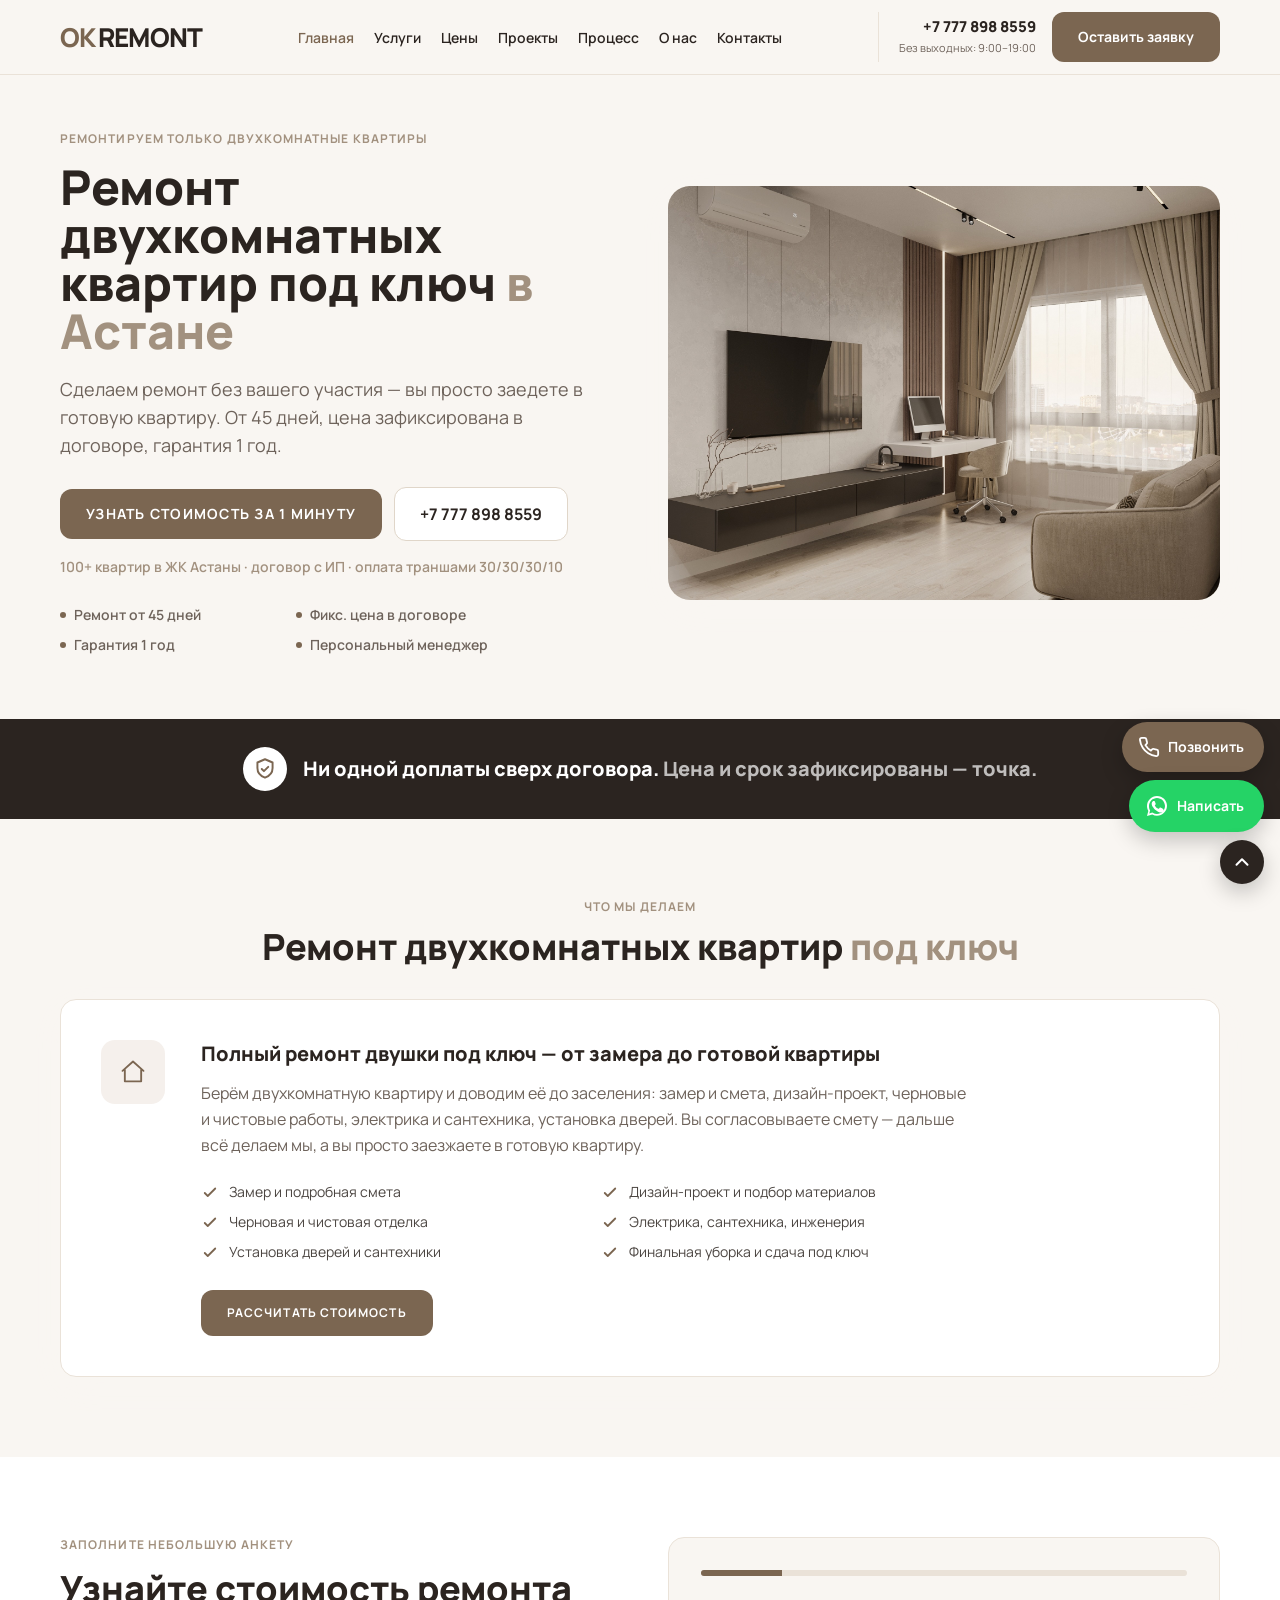
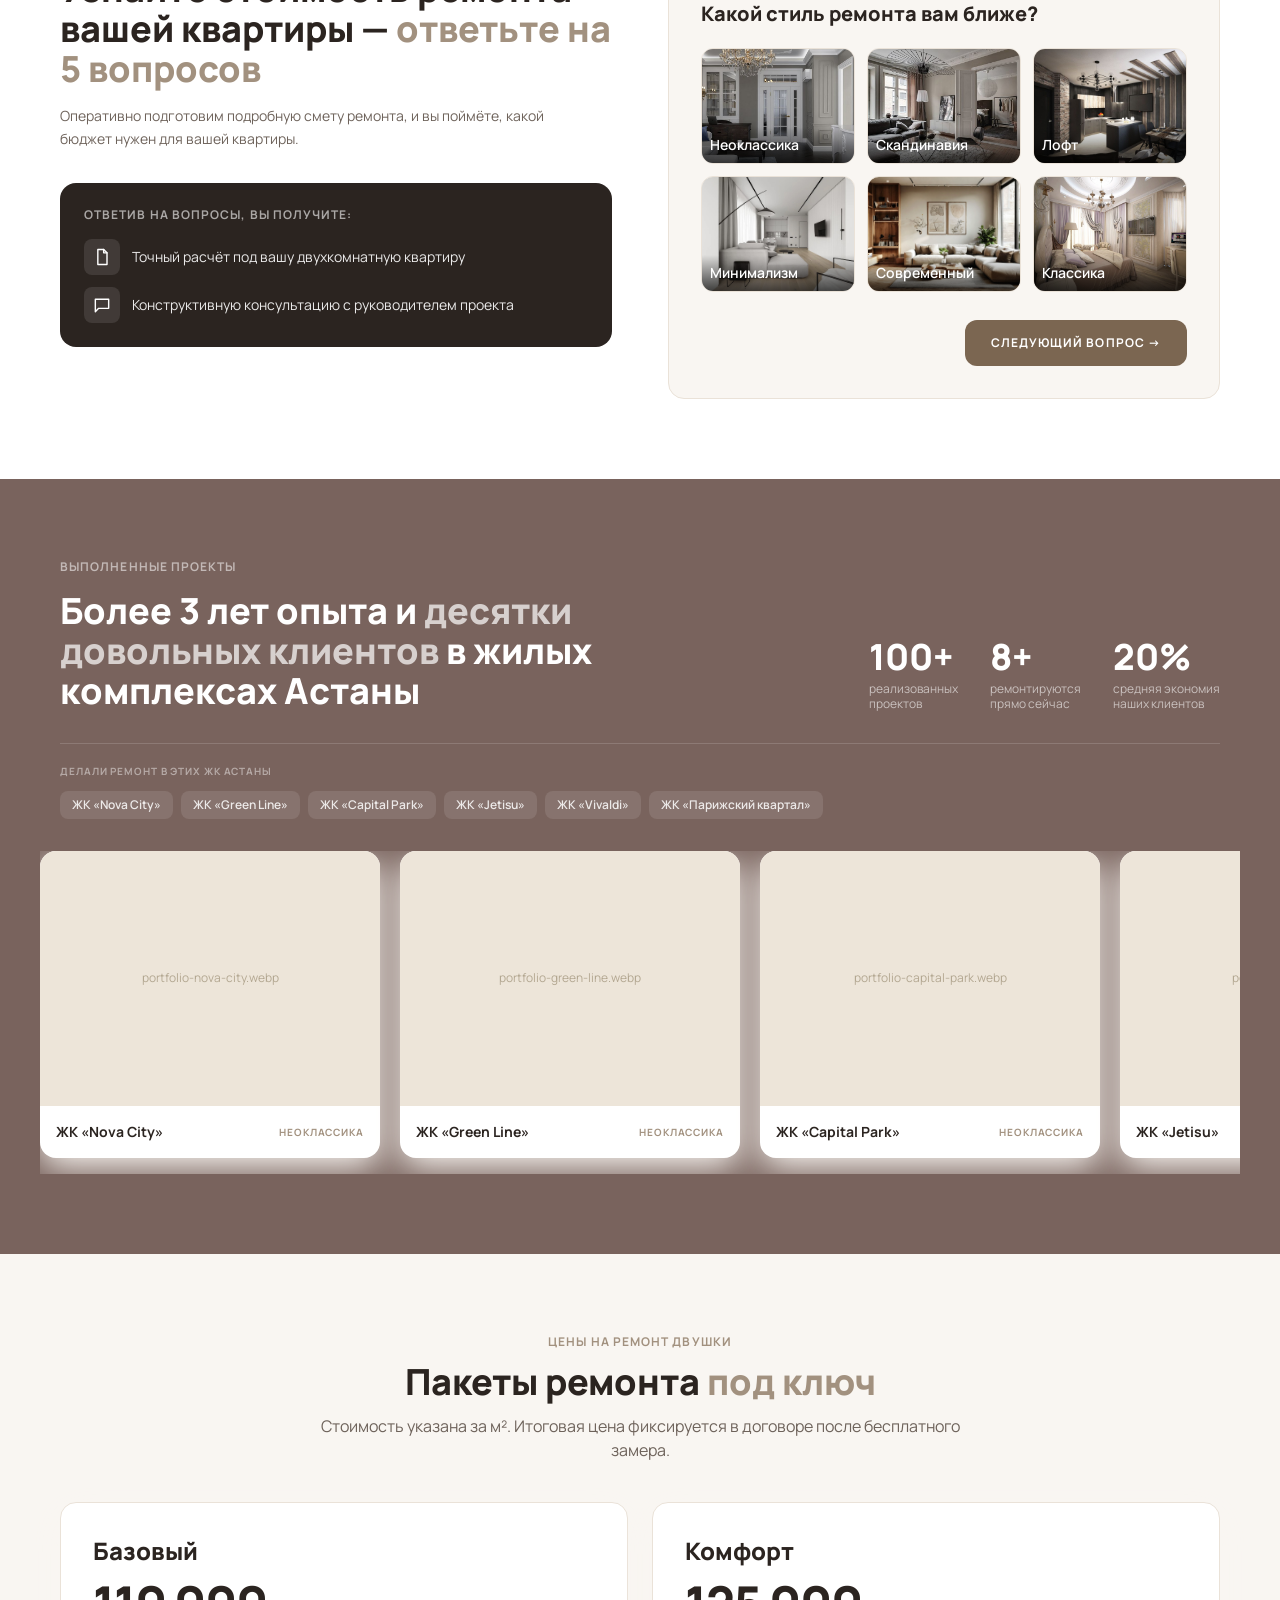
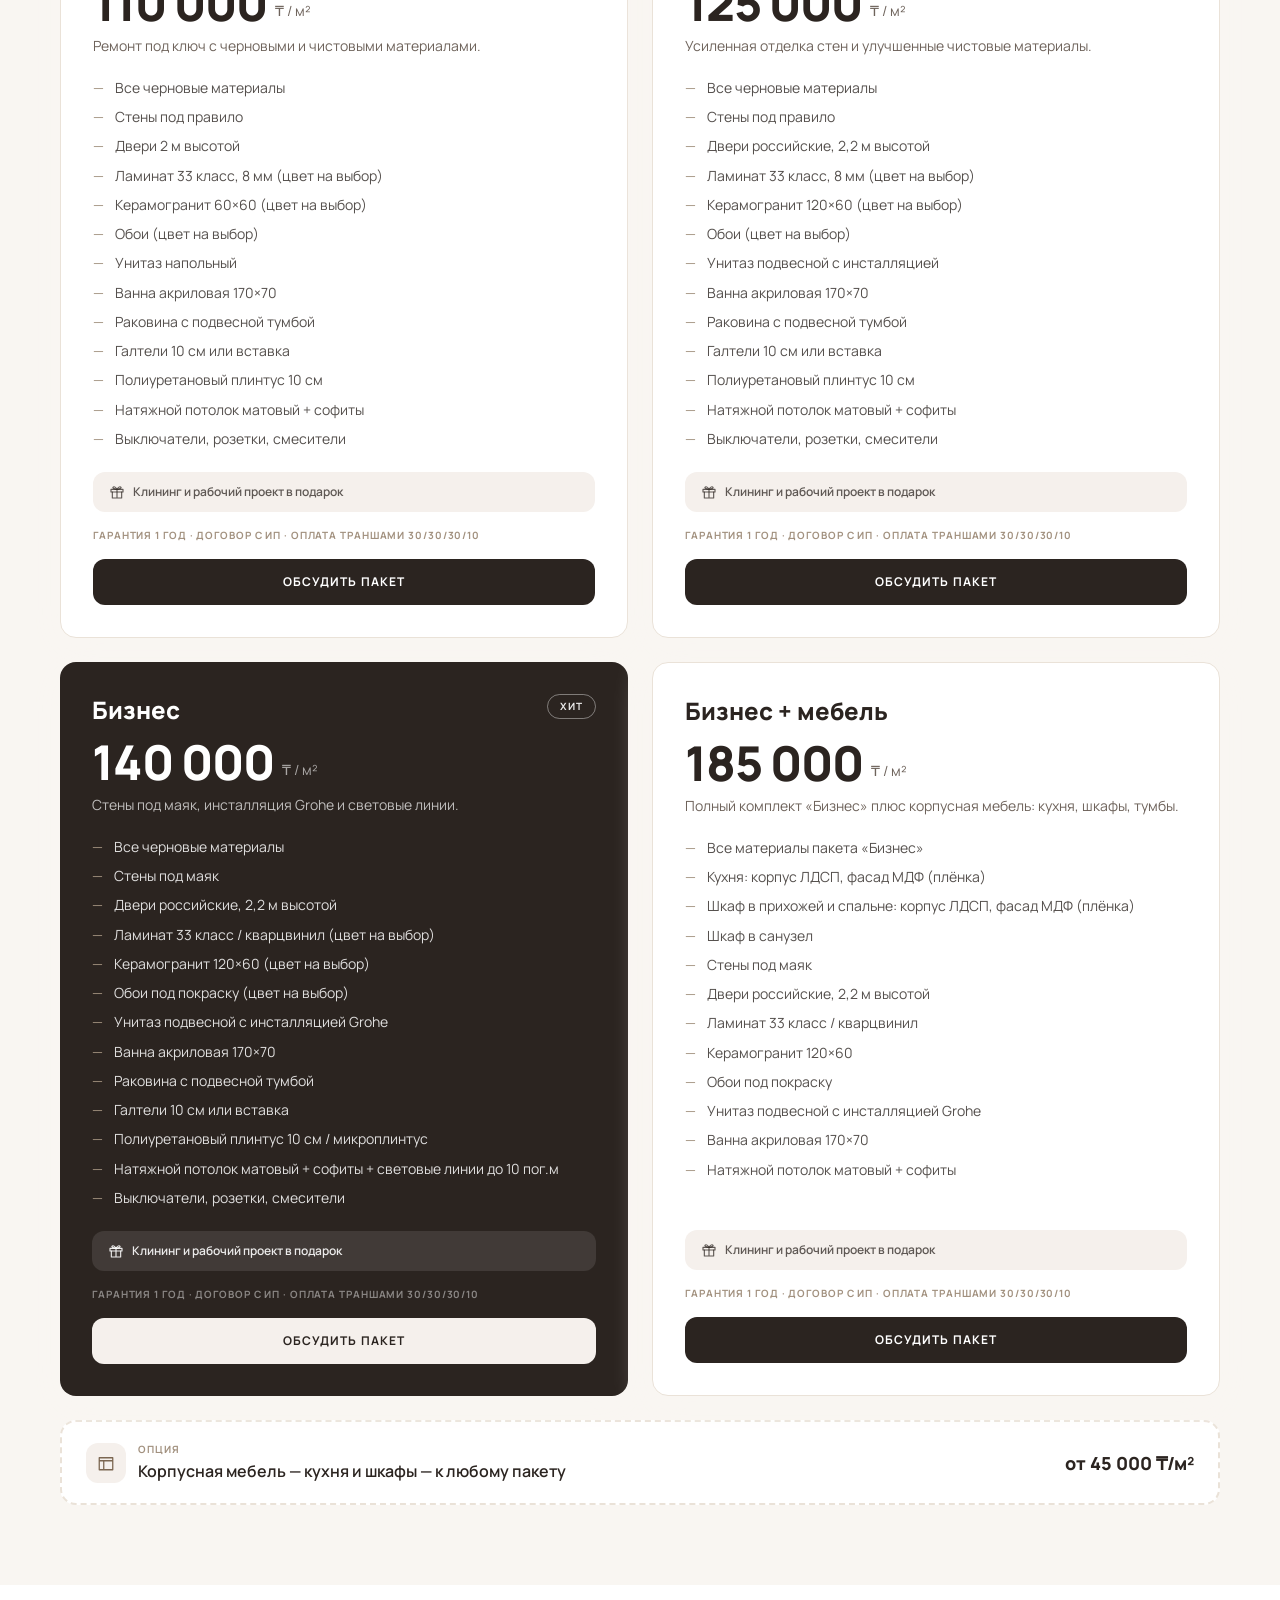
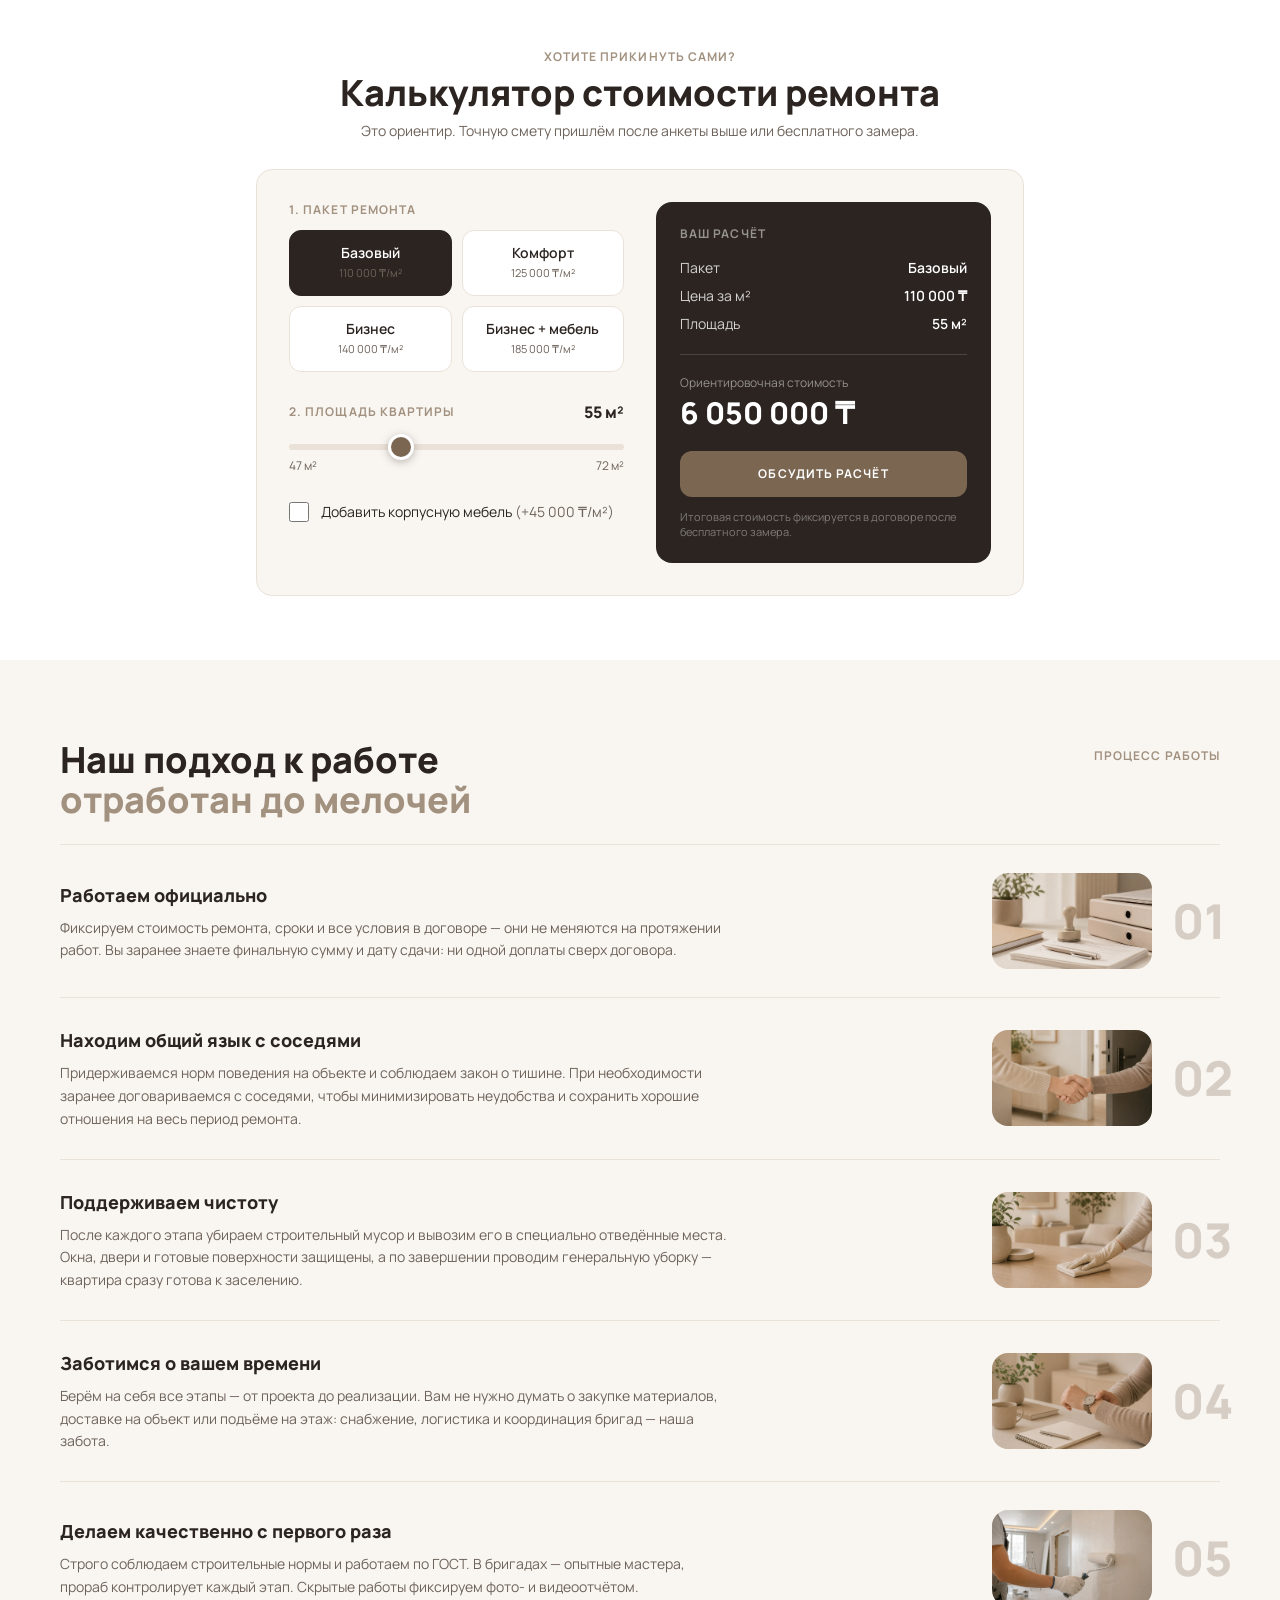
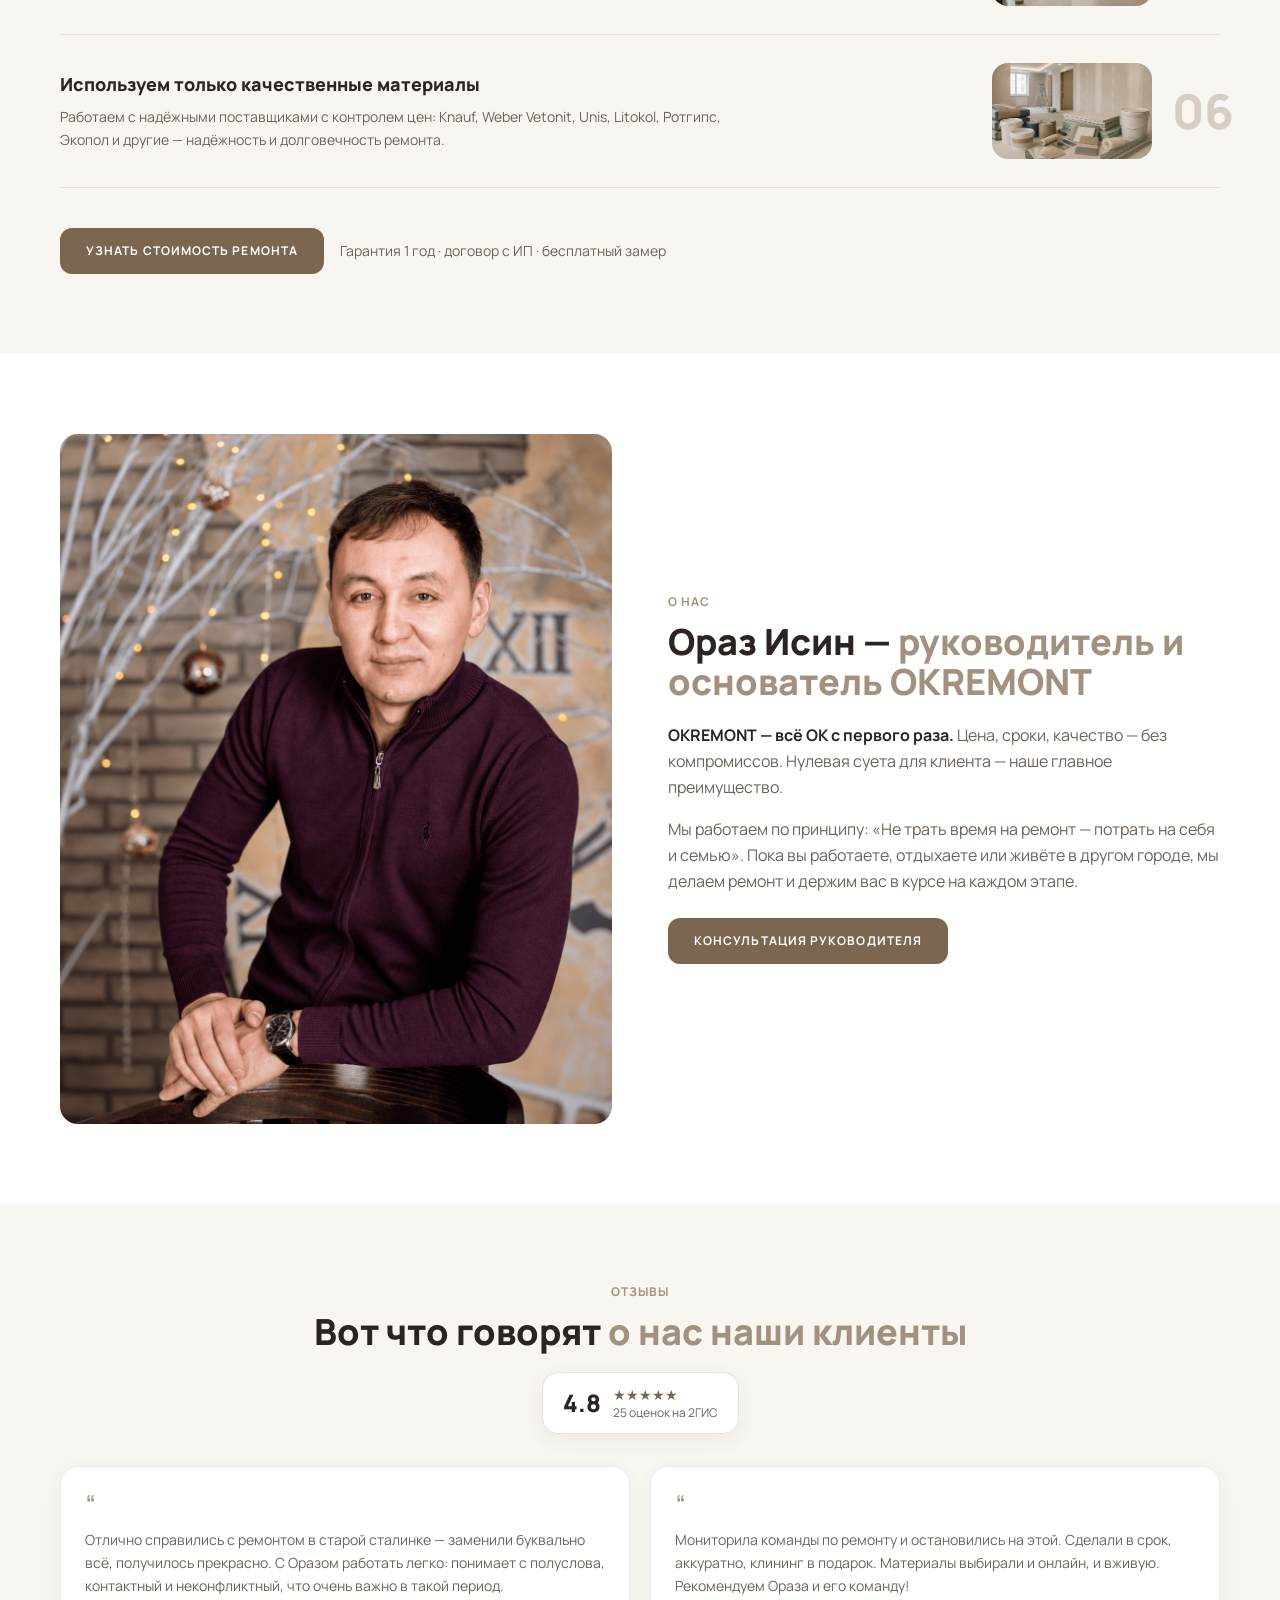
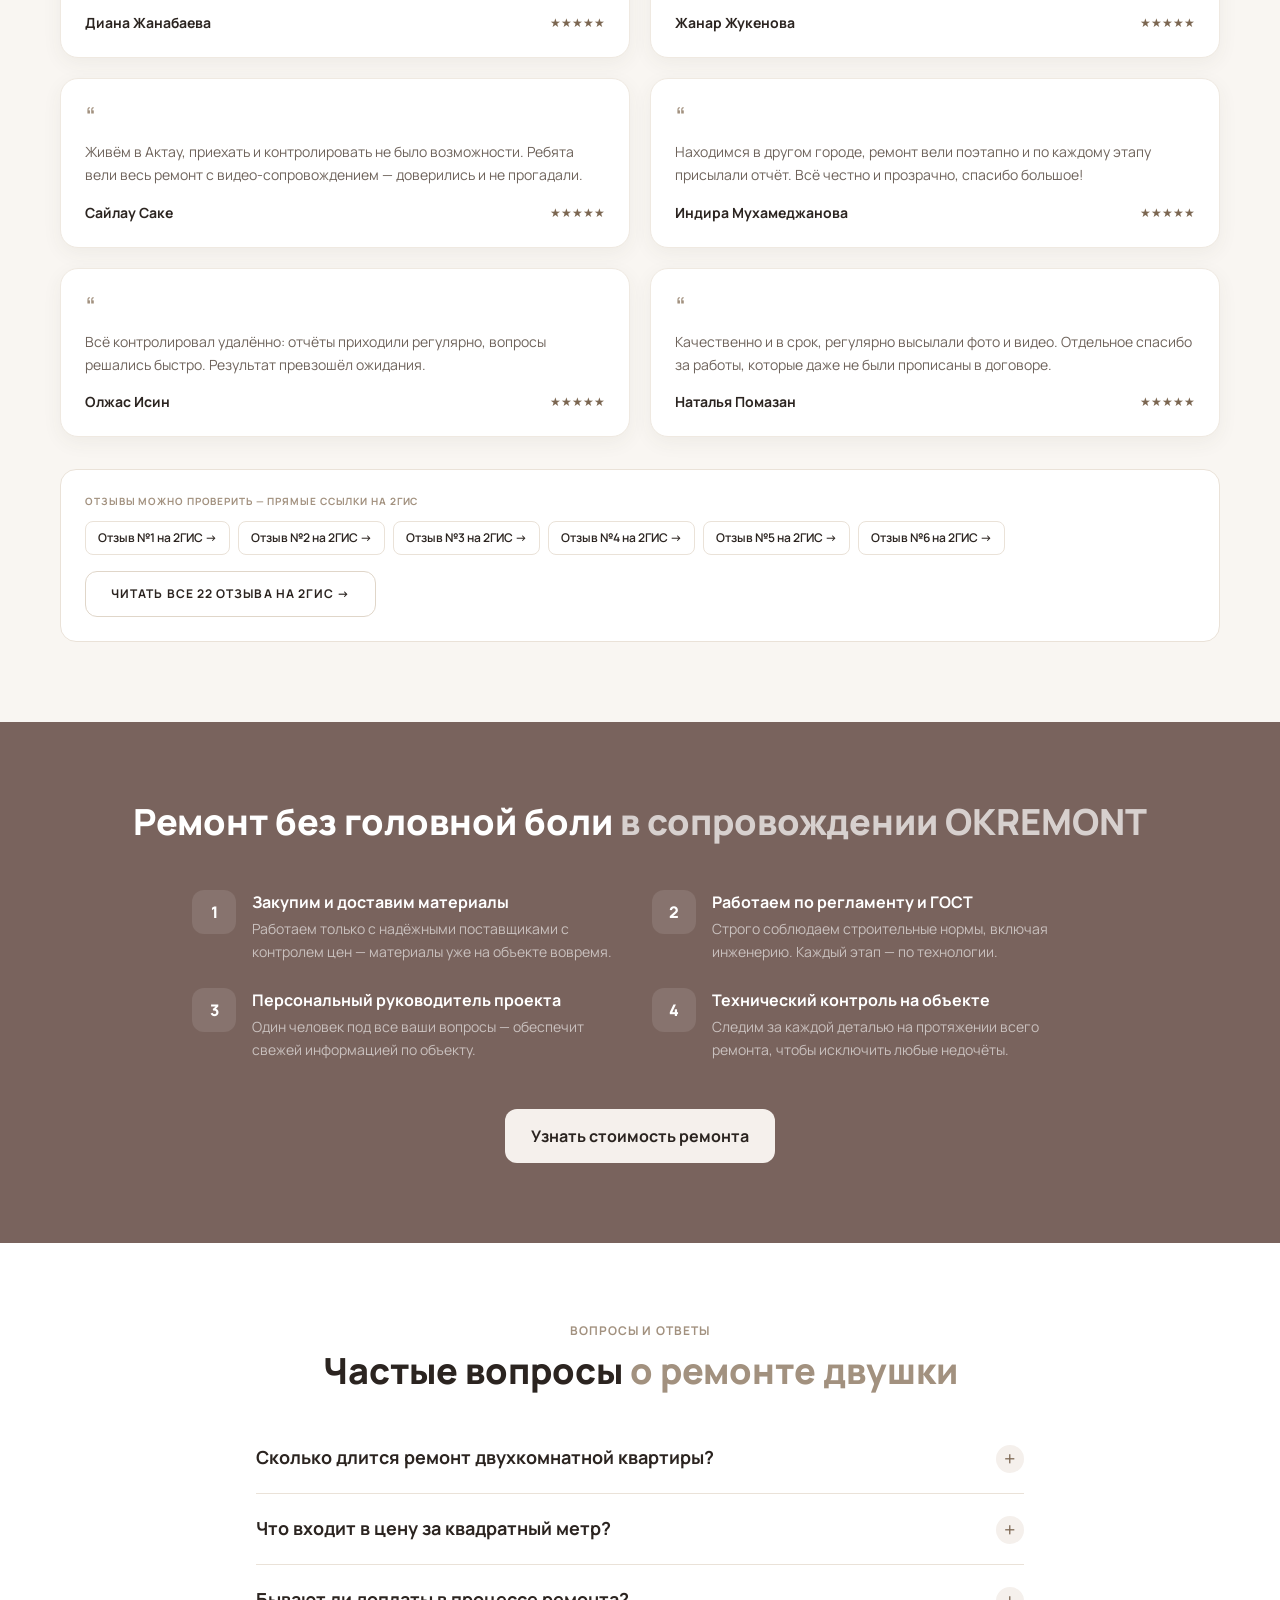
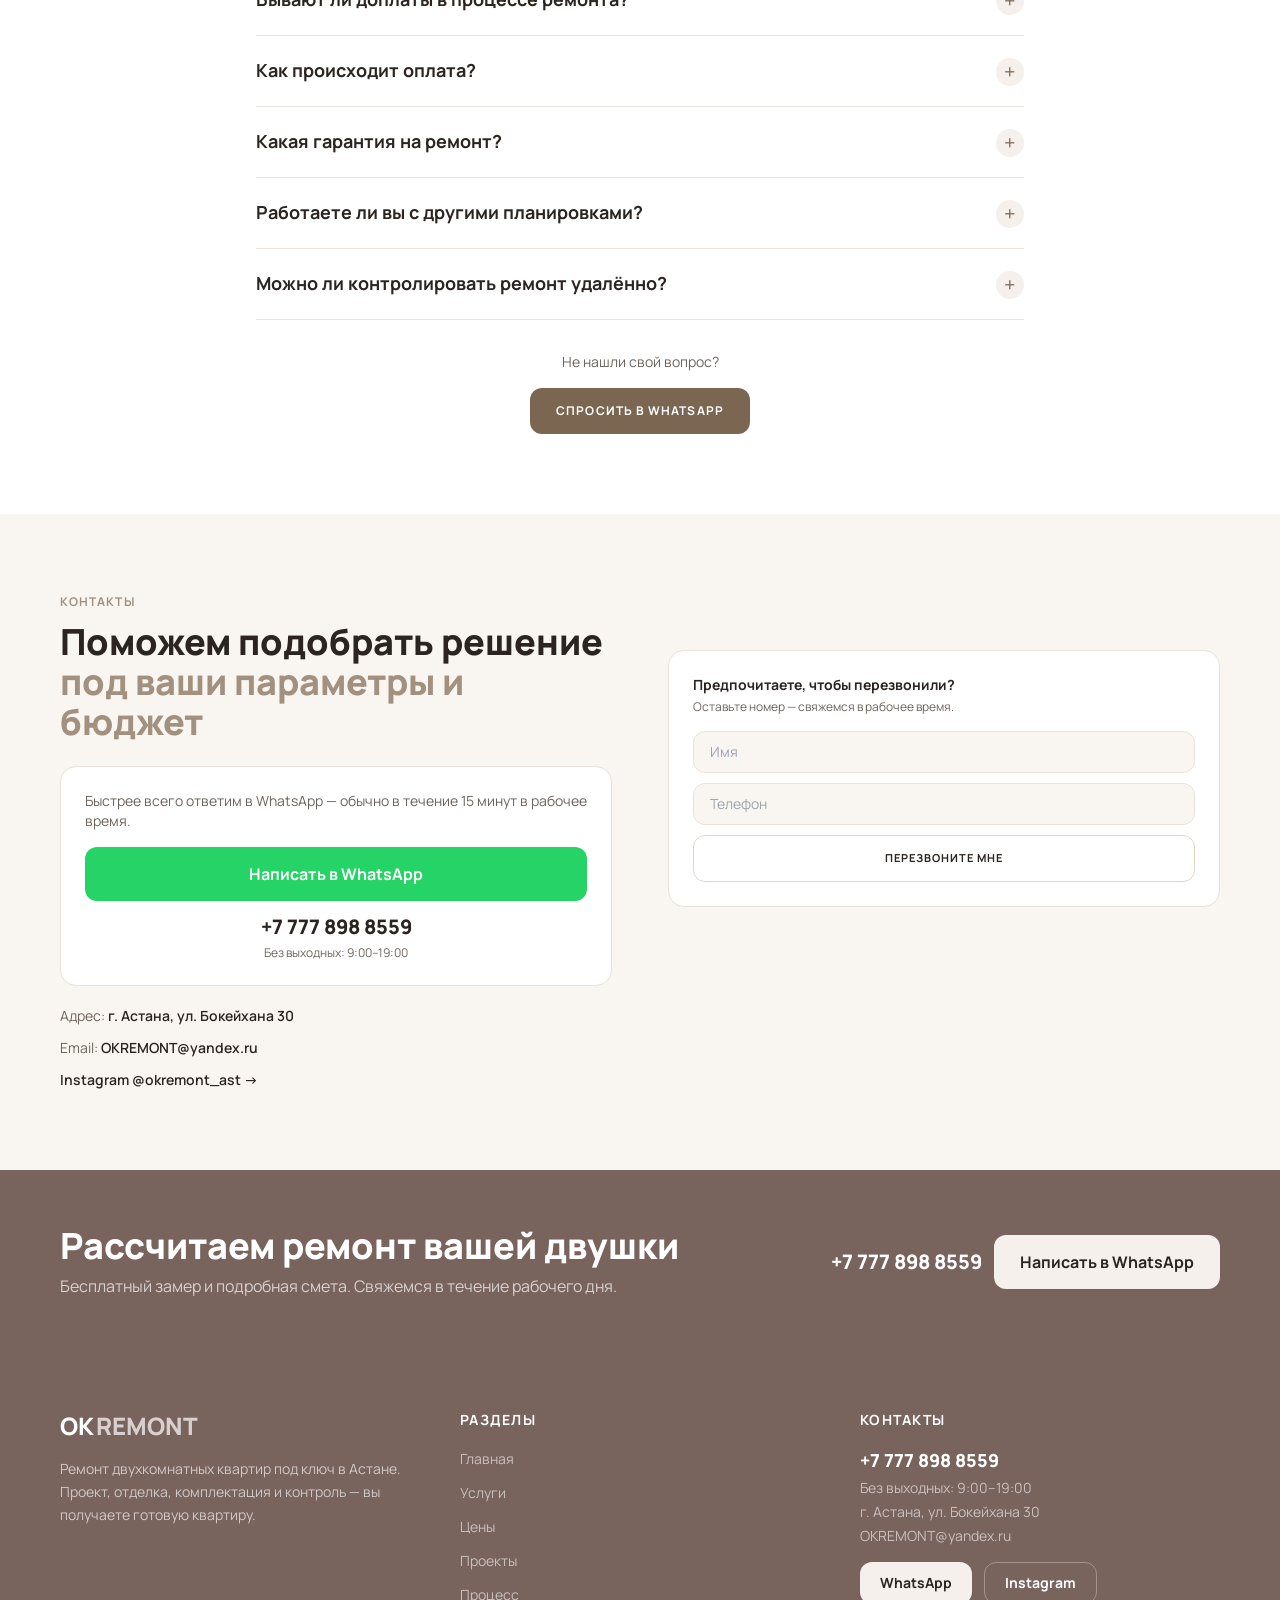
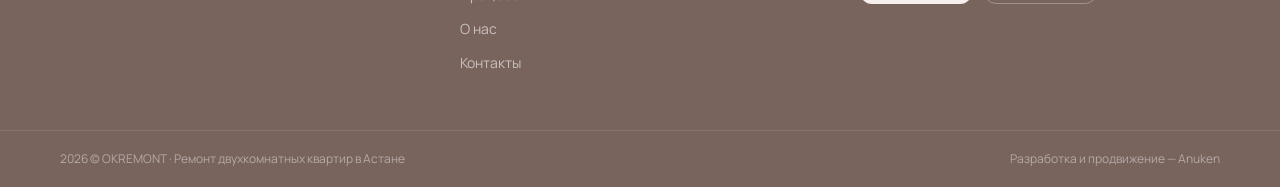
==== commit 5e1a3abc: "Add files via upload" ====
--- a/index.html
+++ b/index.html
@@ -190,21 +190,21 @@
     </div>
     <div class="border-t border-white/15 pt-5 mb-8">
       <p class="up text-white/45 text-[10px] font-bold mb-3">Делали ремонт в этих ЖК Астаны</p>
-      <div class="flex flex-wrap gap-2"><span class="px-3 py-1.5 rounded-lg bg-white/10 text-white/85 text-xs font-semibold whitespace-nowrap">ЖК «Гранд Лофт»</span><span class="px-3 py-1.5 rounded-lg bg-white/10 text-white/85 text-xs font-semibold whitespace-nowrap">ЖК «Прайм Парк»</span><span class="px-3 py-1.5 rounded-lg bg-white/10 text-white/85 text-xs font-semibold whitespace-nowrap">ЖК «Лофт ФМ»</span><span class="px-3 py-1.5 rounded-lg bg-white/10 text-white/85 text-xs font-semibold whitespace-nowrap">ЖК «Сканди Клаб»</span><span class="px-3 py-1.5 rounded-lg bg-white/10 text-white/85 text-xs font-semibold whitespace-nowrap">ЖК «Ривер Парк»</span><span class="px-3 py-1.5 rounded-lg bg-white/10 text-white/85 text-xs font-semibold whitespace-nowrap">ЖК «Парк Авеню»</span></div>
+      <div class="flex flex-wrap gap-2"><span class="px-3 py-1.5 rounded-lg bg-white/10 text-white/85 text-xs font-semibold whitespace-nowrap">ЖК «Nova City»</span><span class="px-3 py-1.5 rounded-lg bg-white/10 text-white/85 text-xs font-semibold whitespace-nowrap">ЖК «Green Line»</span><span class="px-3 py-1.5 rounded-lg bg-white/10 text-white/85 text-xs font-semibold whitespace-nowrap">ЖК «Capital Park»</span><span class="px-3 py-1.5 rounded-lg bg-white/10 text-white/85 text-xs font-semibold whitespace-nowrap">ЖК «Jetisu»</span><span class="px-3 py-1.5 rounded-lg bg-white/10 text-white/85 text-xs font-semibold whitespace-nowrap">ЖК «Vivaldi»</span><span class="px-3 py-1.5 rounded-lg bg-white/10 text-white/85 text-xs font-semibold whitespace-nowrap">ЖК «Парижский квартал»</span></div>
     </div>
     <div class="hscroll flex gap-5 overflow-x-auto pb-4 snap-x -mx-5 px-5"><a href="portfolio.html" class="shrink-0 w-[270px] md:w-[340px] snap-start bg-white rounded-2xl overflow-hidden shadow-soft">
-      <div class="ph" style="aspect-ratio:4/3"><span class="lbl">portfolio-grand-loft.webp</span><img src="images/portfolio-grand-loft.webp" alt="Ремонт двухкомнатной квартиры в ЖК Гранд Лофт — Неоклассика" loading="lazy" onerror="this.remove()"></div>
-      <div class="p-4 flex items-center justify-between"><span class="font-bold text-ink text-sm">ЖК «Гранд Лофт»</span><span class="up text-taupe text-[10px] font-bold">Неоклассика</span></div></a><a href="portfolio.html" class="shrink-0 w-[270px] md:w-[340px] snap-start bg-white rounded-2xl overflow-hidden shadow-soft">
-      <div class="ph" style="aspect-ratio:4/3"><span class="lbl">portfolio-prime-park.webp</span><img src="images/portfolio-prime-park.webp" alt="Ремонт двухкомнатной квартиры в ЖК Прайм Парк — Неоклассика" loading="lazy" onerror="this.remove()"></div>
-      <div class="p-4 flex items-center justify-between"><span class="font-bold text-ink text-sm">ЖК «Прайм Парк»</span><span class="up text-taupe text-[10px] font-bold">Неоклассика</span></div></a><a href="portfolio.html" class="shrink-0 w-[270px] md:w-[340px] snap-start bg-white rounded-2xl overflow-hidden shadow-soft">
-      <div class="ph" style="aspect-ratio:4/3"><span class="lbl">portfolio-loft-fm.webp</span><img src="images/portfolio-loft-fm.webp" alt="Ремонт двухкомнатной квартиры в ЖК Лофт ФМ — Неоклассика" loading="lazy" onerror="this.remove()"></div>
-      <div class="p-4 flex items-center justify-between"><span class="font-bold text-ink text-sm">ЖК «Лофт ФМ»</span><span class="up text-taupe text-[10px] font-bold">Неоклассика</span></div></a><a href="portfolio.html" class="shrink-0 w-[270px] md:w-[340px] snap-start bg-white rounded-2xl overflow-hidden shadow-soft">
-      <div class="ph" style="aspect-ratio:4/3"><span class="lbl">portfolio-scandi-club.webp</span><img src="images/portfolio-scandi-club.webp" alt="Ремонт двухкомнатной квартиры в ЖК Сканди Клаб — Скандинавия" loading="lazy" onerror="this.remove()"></div>
-      <div class="p-4 flex items-center justify-between"><span class="font-bold text-ink text-sm">ЖК «Сканди Клаб»</span><span class="up text-taupe text-[10px] font-bold">Скандинавия</span></div></a><a href="portfolio.html" class="shrink-0 w-[270px] md:w-[340px] snap-start bg-white rounded-2xl overflow-hidden shadow-soft">
-      <div class="ph" style="aspect-ratio:4/3"><span class="lbl">portfolio-river-park.webp</span><img src="images/portfolio-river-park.webp" alt="Ремонт двухкомнатной квартиры в ЖК Ривер Парк — Лофт" loading="lazy" onerror="this.remove()"></div>
-      <div class="p-4 flex items-center justify-between"><span class="font-bold text-ink text-sm">ЖК «Ривер Парк»</span><span class="up text-taupe text-[10px] font-bold">Лофт</span></div></a><a href="portfolio.html" class="shrink-0 w-[270px] md:w-[340px] snap-start bg-white rounded-2xl overflow-hidden shadow-soft">
-      <div class="ph" style="aspect-ratio:4/3"><span class="lbl">portfolio-park-avenue.webp</span><img src="images/portfolio-park-avenue.webp" alt="Ремонт двухкомнатной квартиры в ЖК Парк Авеню — Неоклассика" loading="lazy" onerror="this.remove()"></div>
-      <div class="p-4 flex items-center justify-between"><span class="font-bold text-ink text-sm">ЖК «Парк Авеню»</span><span class="up text-taupe text-[10px] font-bold">Неоклассика</span></div></a></div>
+      <div class="ph" style="aspect-ratio:4/3"><span class="lbl">portfolio-nova-city.webp</span><img src="images/portfolio-nova-city.webp" alt="Ремонт двухкомнатной квартиры в ЖК Nova City — Неоклассика" loading="lazy" onerror="this.remove()"></div>
+      <div class="p-4 flex items-center justify-between"><span class="font-bold text-ink text-sm">ЖК «Nova City»</span><span class="up text-taupe text-[10px] font-bold">Неоклассика</span></div></a><a href="portfolio.html" class="shrink-0 w-[270px] md:w-[340px] snap-start bg-white rounded-2xl overflow-hidden shadow-soft">
+      <div class="ph" style="aspect-ratio:4/3"><span class="lbl">portfolio-green-line.webp</span><img src="images/portfolio-green-line.webp" alt="Ремонт двухкомнатной квартиры в ЖК Green Line — Неоклассика" loading="lazy" onerror="this.remove()"></div>
+      <div class="p-4 flex items-center justify-between"><span class="font-bold text-ink text-sm">ЖК «Green Line»</span><span class="up text-taupe text-[10px] font-bold">Неоклассика</span></div></a><a href="portfolio.html" class="shrink-0 w-[270px] md:w-[340px] snap-start bg-white rounded-2xl overflow-hidden shadow-soft">
+      <div class="ph" style="aspect-ratio:4/3"><span class="lbl">portfolio-capital-park.webp</span><img src="images/portfolio-capital-park.webp" alt="Ремонт двухкомнатной квартиры в ЖК Capital Park — Неоклассика" loading="lazy" onerror="this.remove()"></div>
+      <div class="p-4 flex items-center justify-between"><span class="font-bold text-ink text-sm">ЖК «Capital Park»</span><span class="up text-taupe text-[10px] font-bold">Неоклассика</span></div></a><a href="portfolio.html" class="shrink-0 w-[270px] md:w-[340px] snap-start bg-white rounded-2xl overflow-hidden shadow-soft">
+      <div class="ph" style="aspect-ratio:4/3"><span class="lbl">portfolio-jetisu.webp</span><img src="images/portfolio-jetisu.webp" alt="Ремонт двухкомнатной квартиры в ЖК Jetisu — Скандинавия" loading="lazy" onerror="this.remove()"></div>
+      <div class="p-4 flex items-center justify-between"><span class="font-bold text-ink text-sm">ЖК «Jetisu»</span><span class="up text-taupe text-[10px] font-bold">Скандинавия</span></div></a><a href="portfolio.html" class="shrink-0 w-[270px] md:w-[340px] snap-start bg-white rounded-2xl overflow-hidden shadow-soft">
+      <div class="ph" style="aspect-ratio:4/3"><span class="lbl">portfolio-vivaldi.webp</span><img src="images/portfolio-vivaldi.webp" alt="Ремонт двухкомнатной квартиры в ЖК Vivaldi — Лофт" loading="lazy" onerror="this.remove()"></div>
+      <div class="p-4 flex items-center justify-between"><span class="font-bold text-ink text-sm">ЖК «Vivaldi»</span><span class="up text-taupe text-[10px] font-bold">Лофт</span></div></a><a href="portfolio.html" class="shrink-0 w-[270px] md:w-[340px] snap-start bg-white rounded-2xl overflow-hidden shadow-soft">
+      <div class="ph" style="aspect-ratio:4/3"><span class="lbl">portfolio-paris-quarter.webp</span><img src="images/portfolio-paris-quarter.webp" alt="Ремонт двухкомнатной квартиры в ЖК Парижский квартал — Неоклассика" loading="lazy" onerror="this.remove()"></div>
+      <div class="p-4 flex items-center justify-between"><span class="font-bold text-ink text-sm">ЖК «Парижский квартал»</span><span class="up text-taupe text-[10px] font-bold">Неоклассика</span></div></a></div>
   </div>
 </section>
 <section id="prices" class="bg-soft"><div class="wrap py-16 md:py-20">
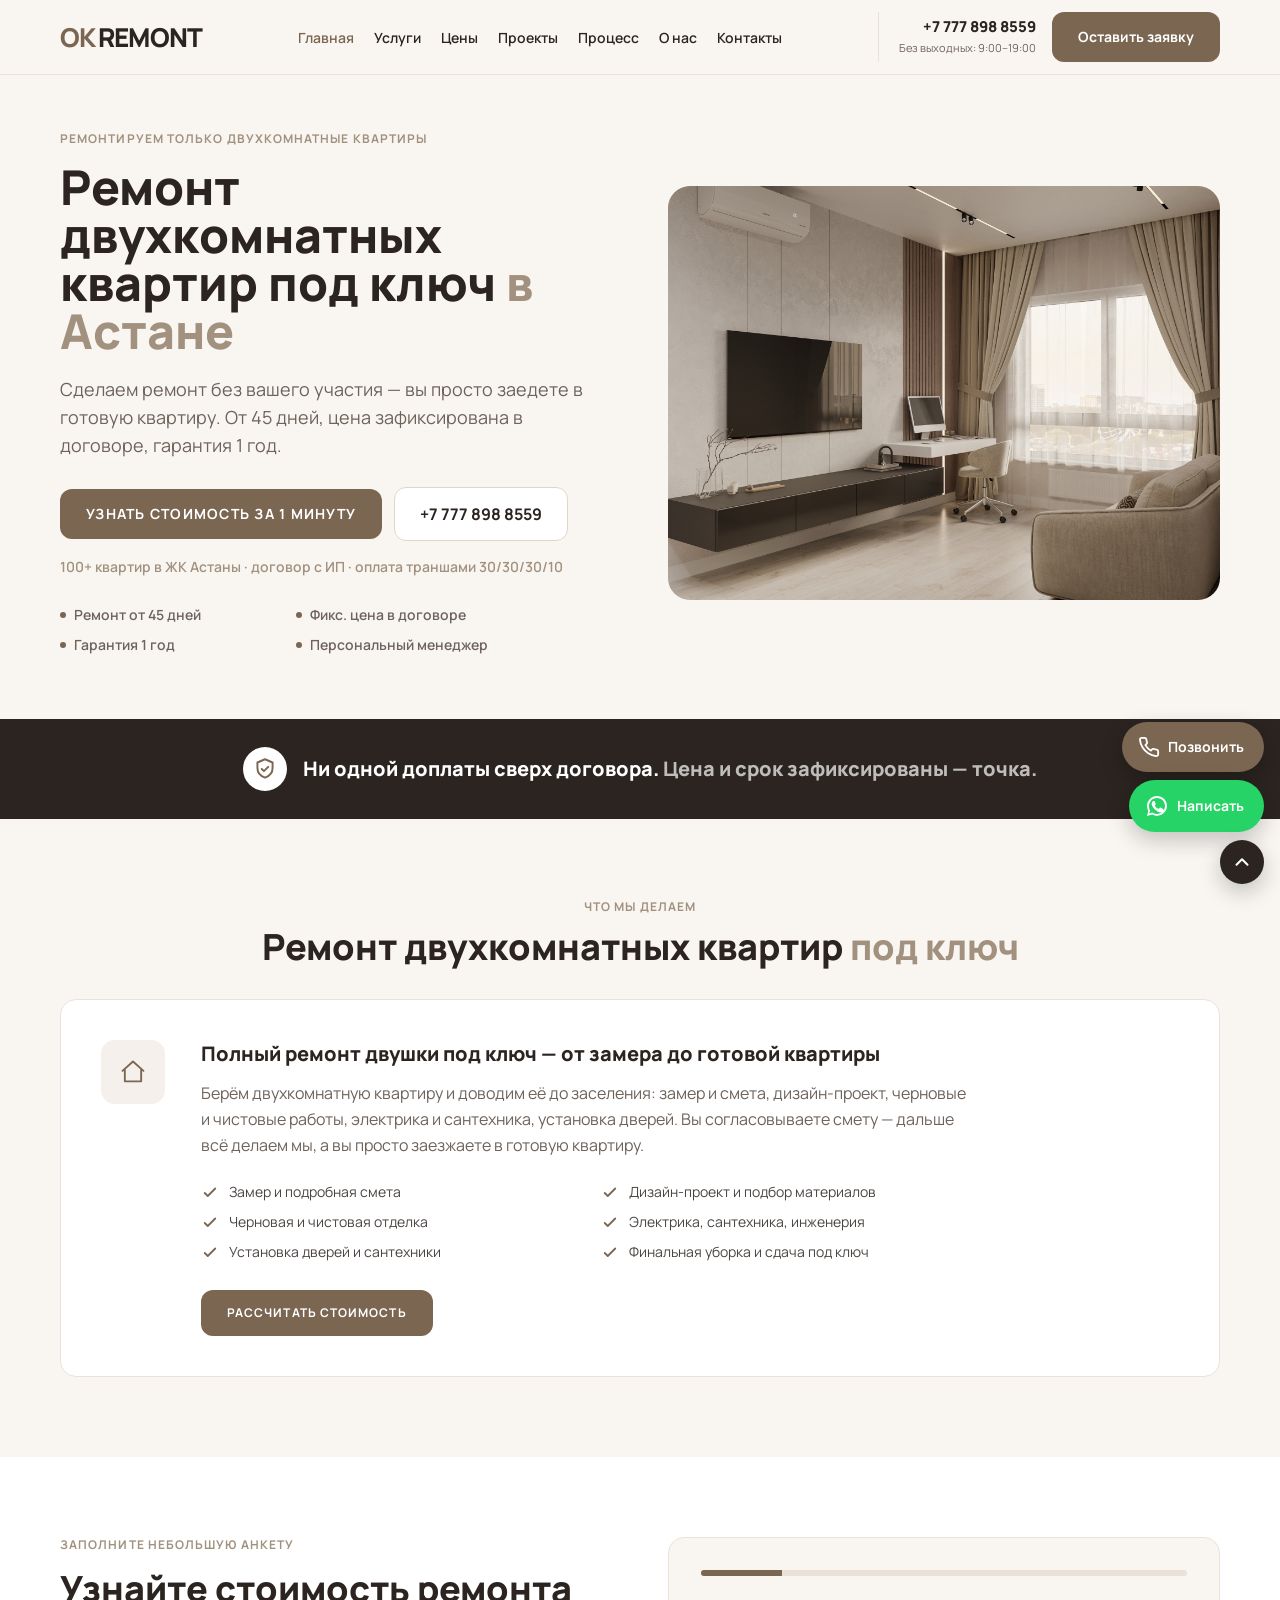
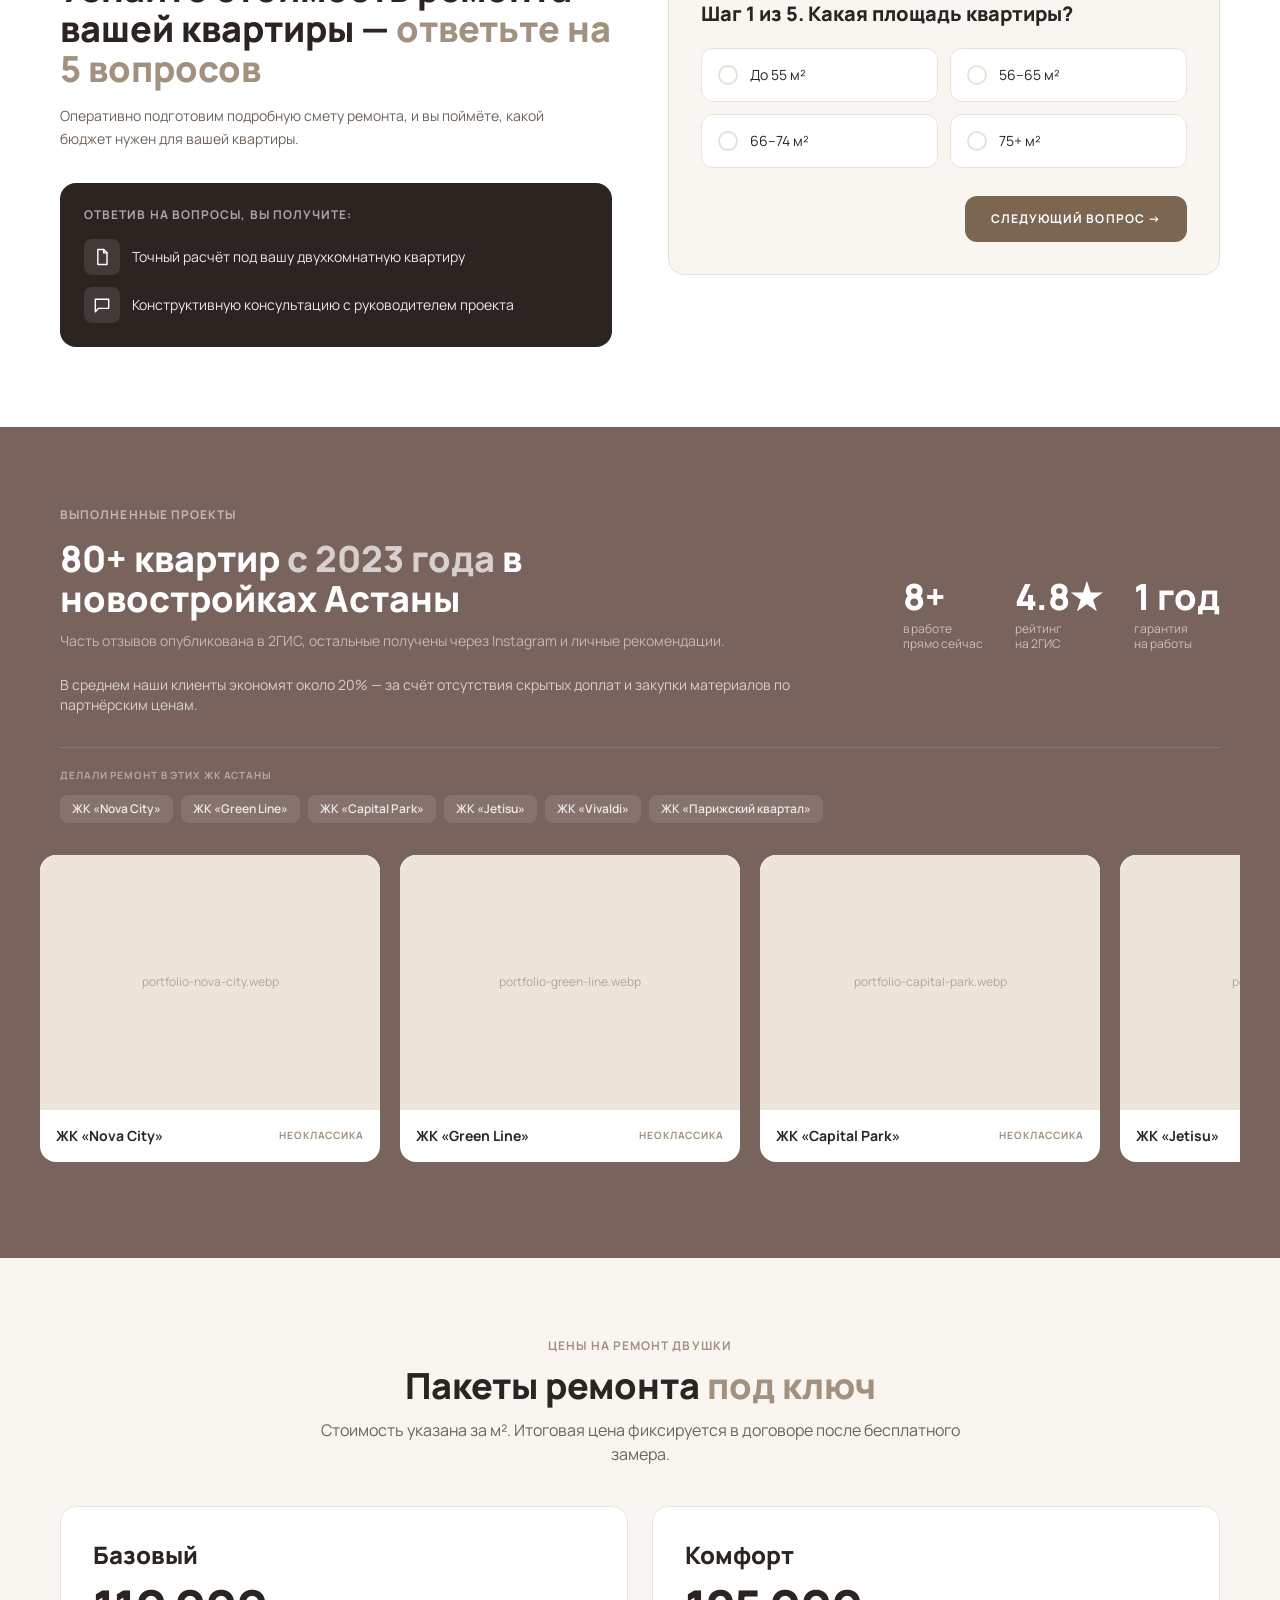
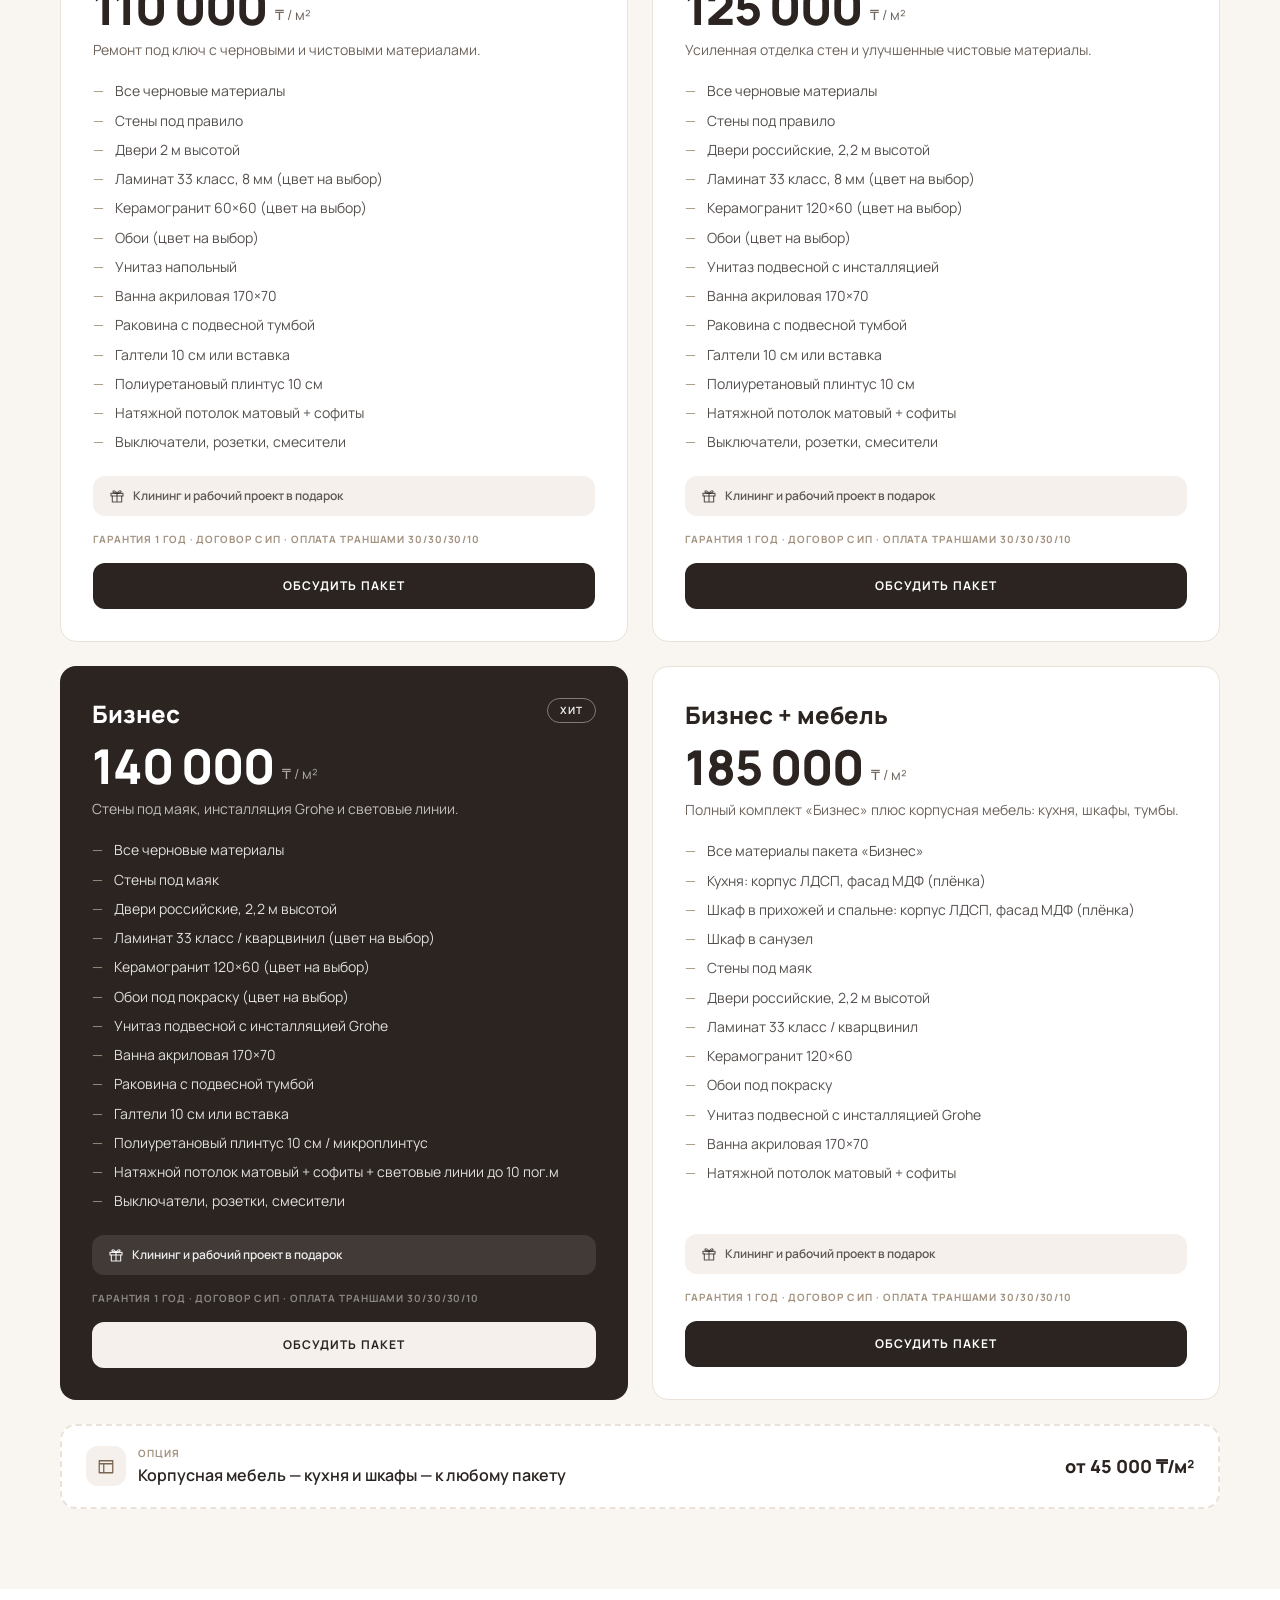
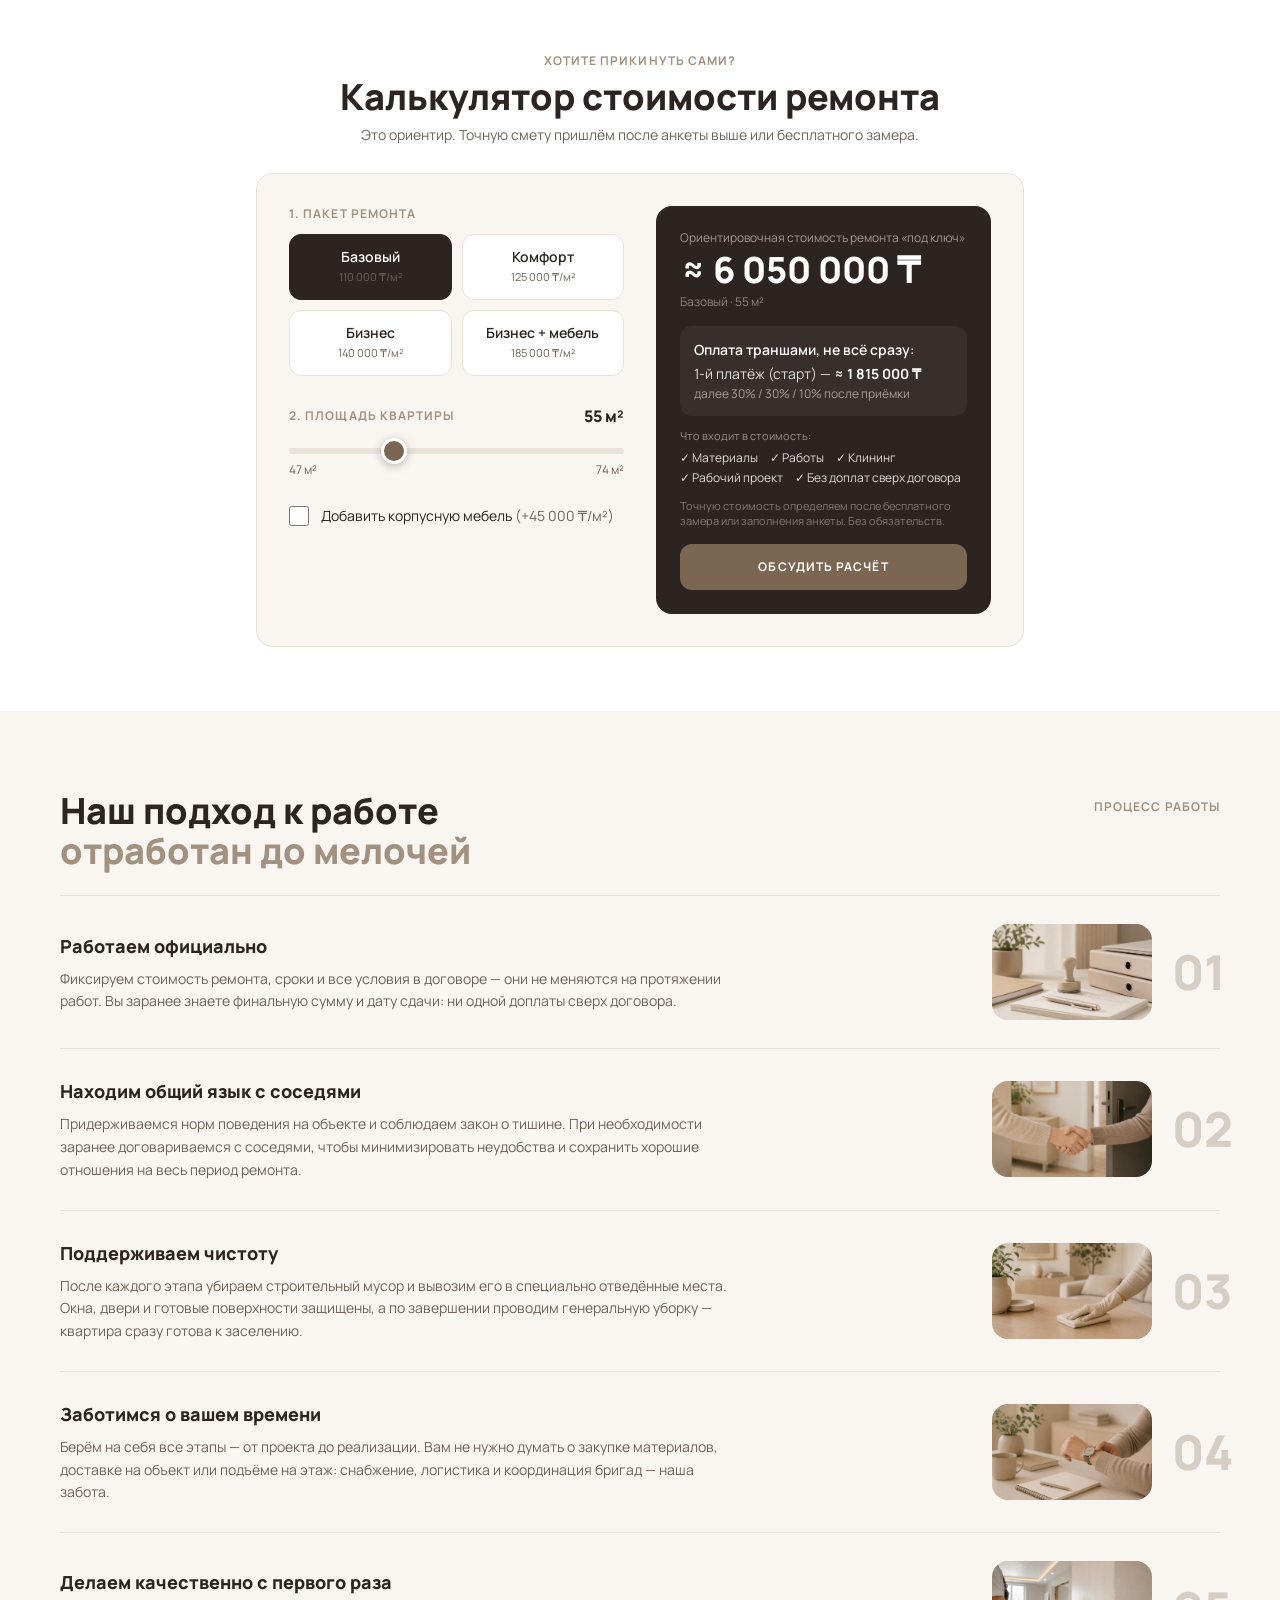
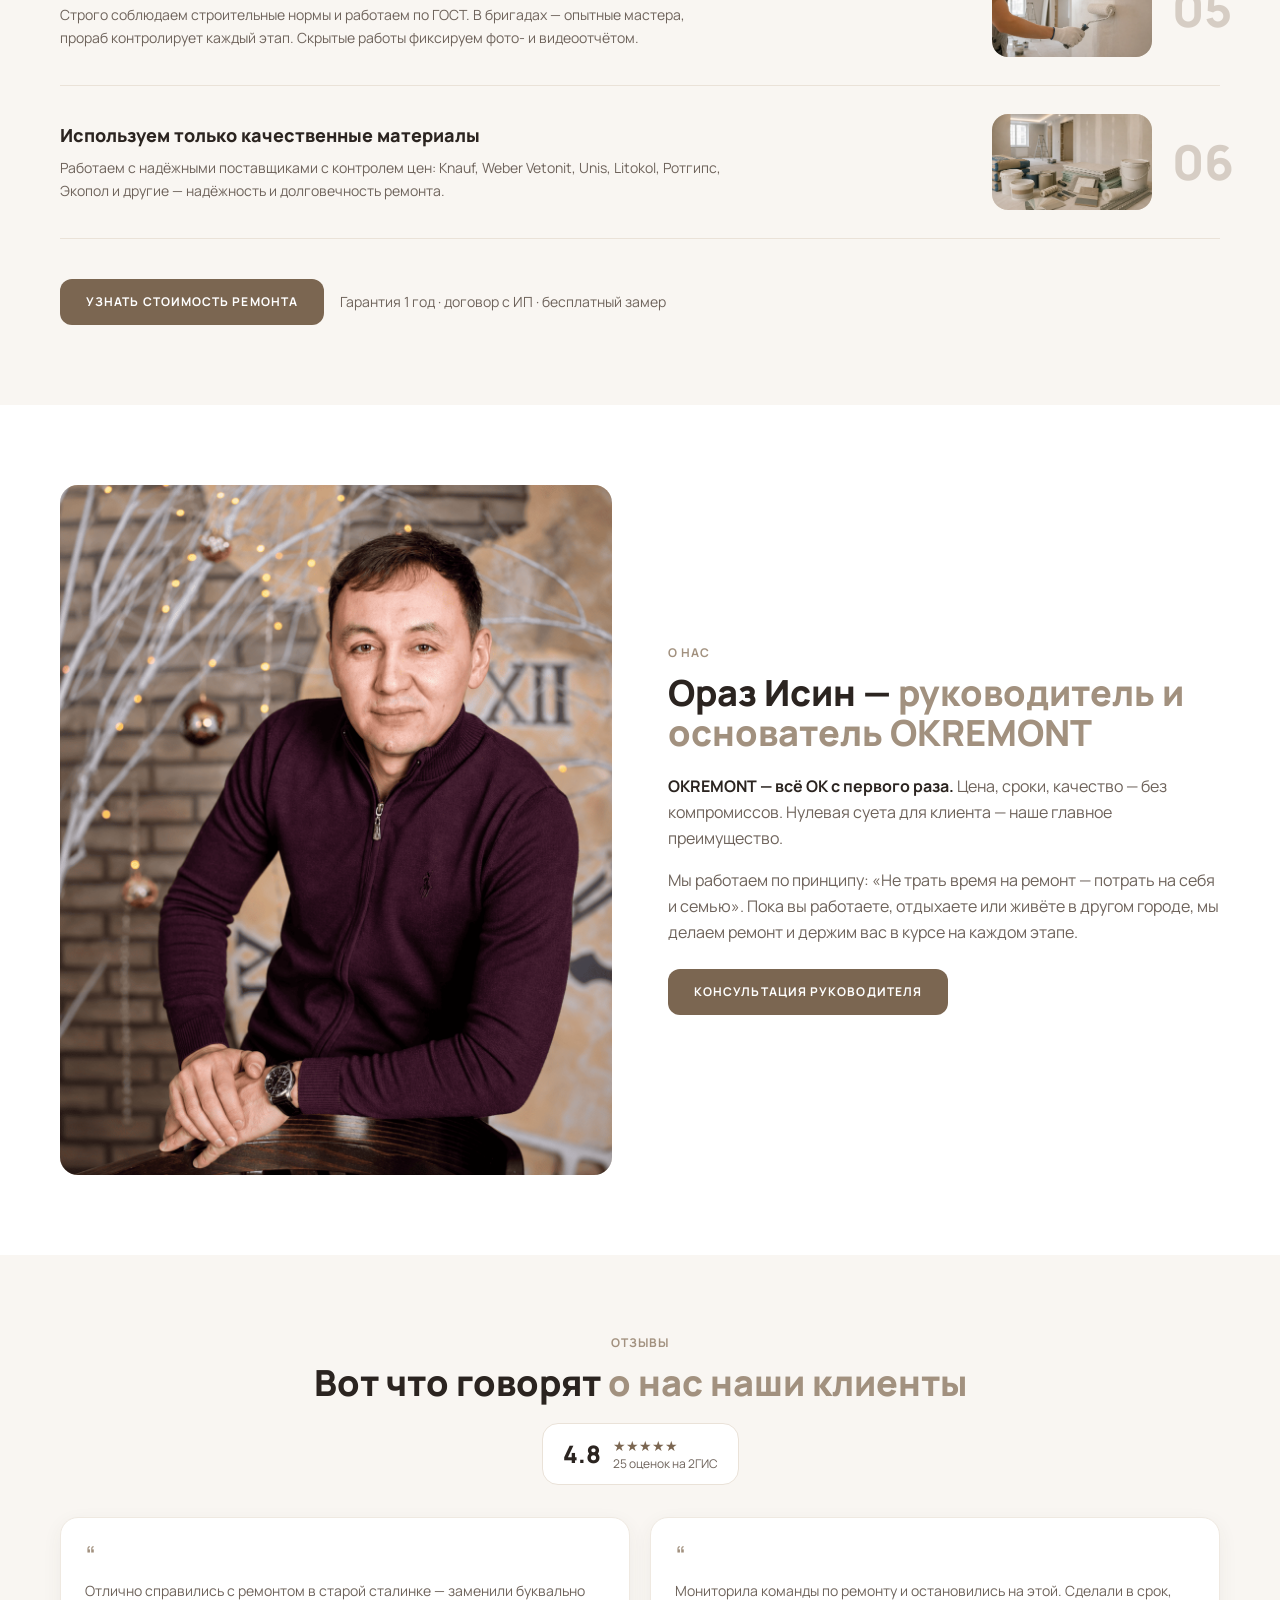
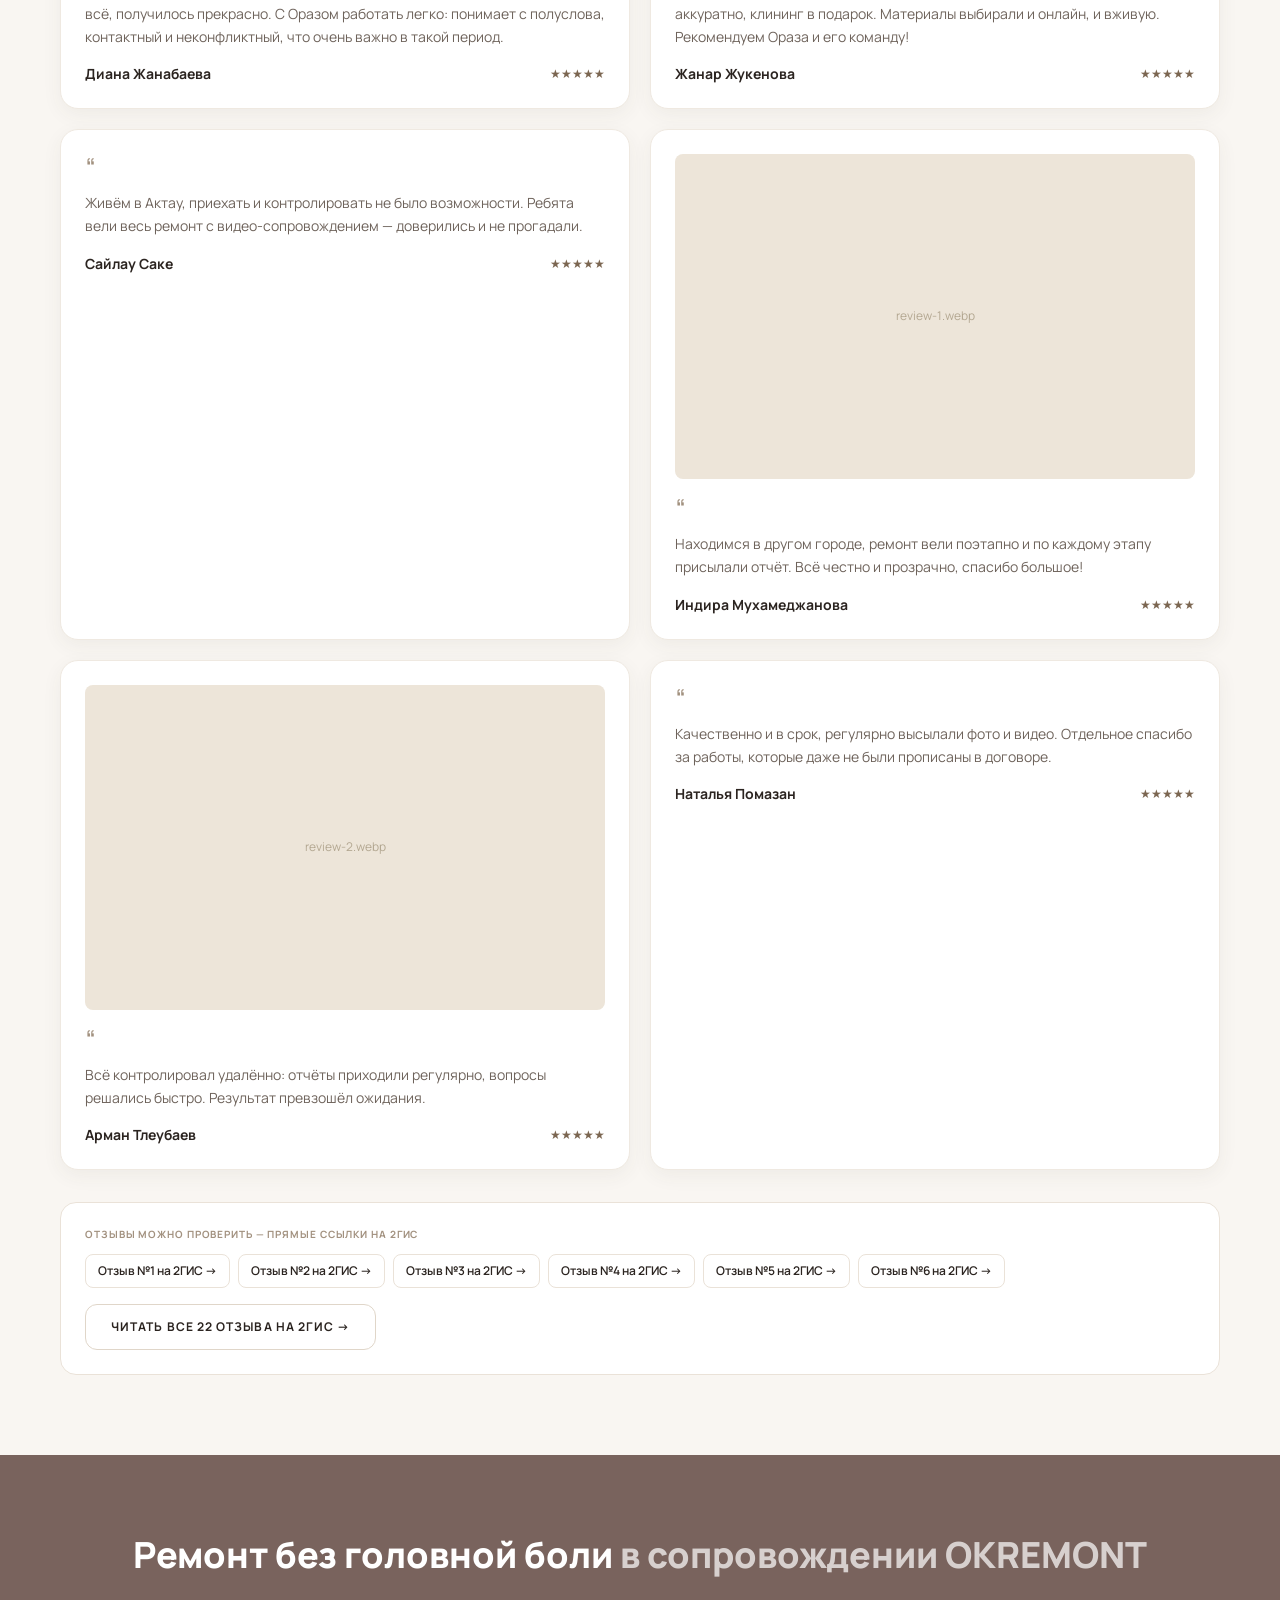
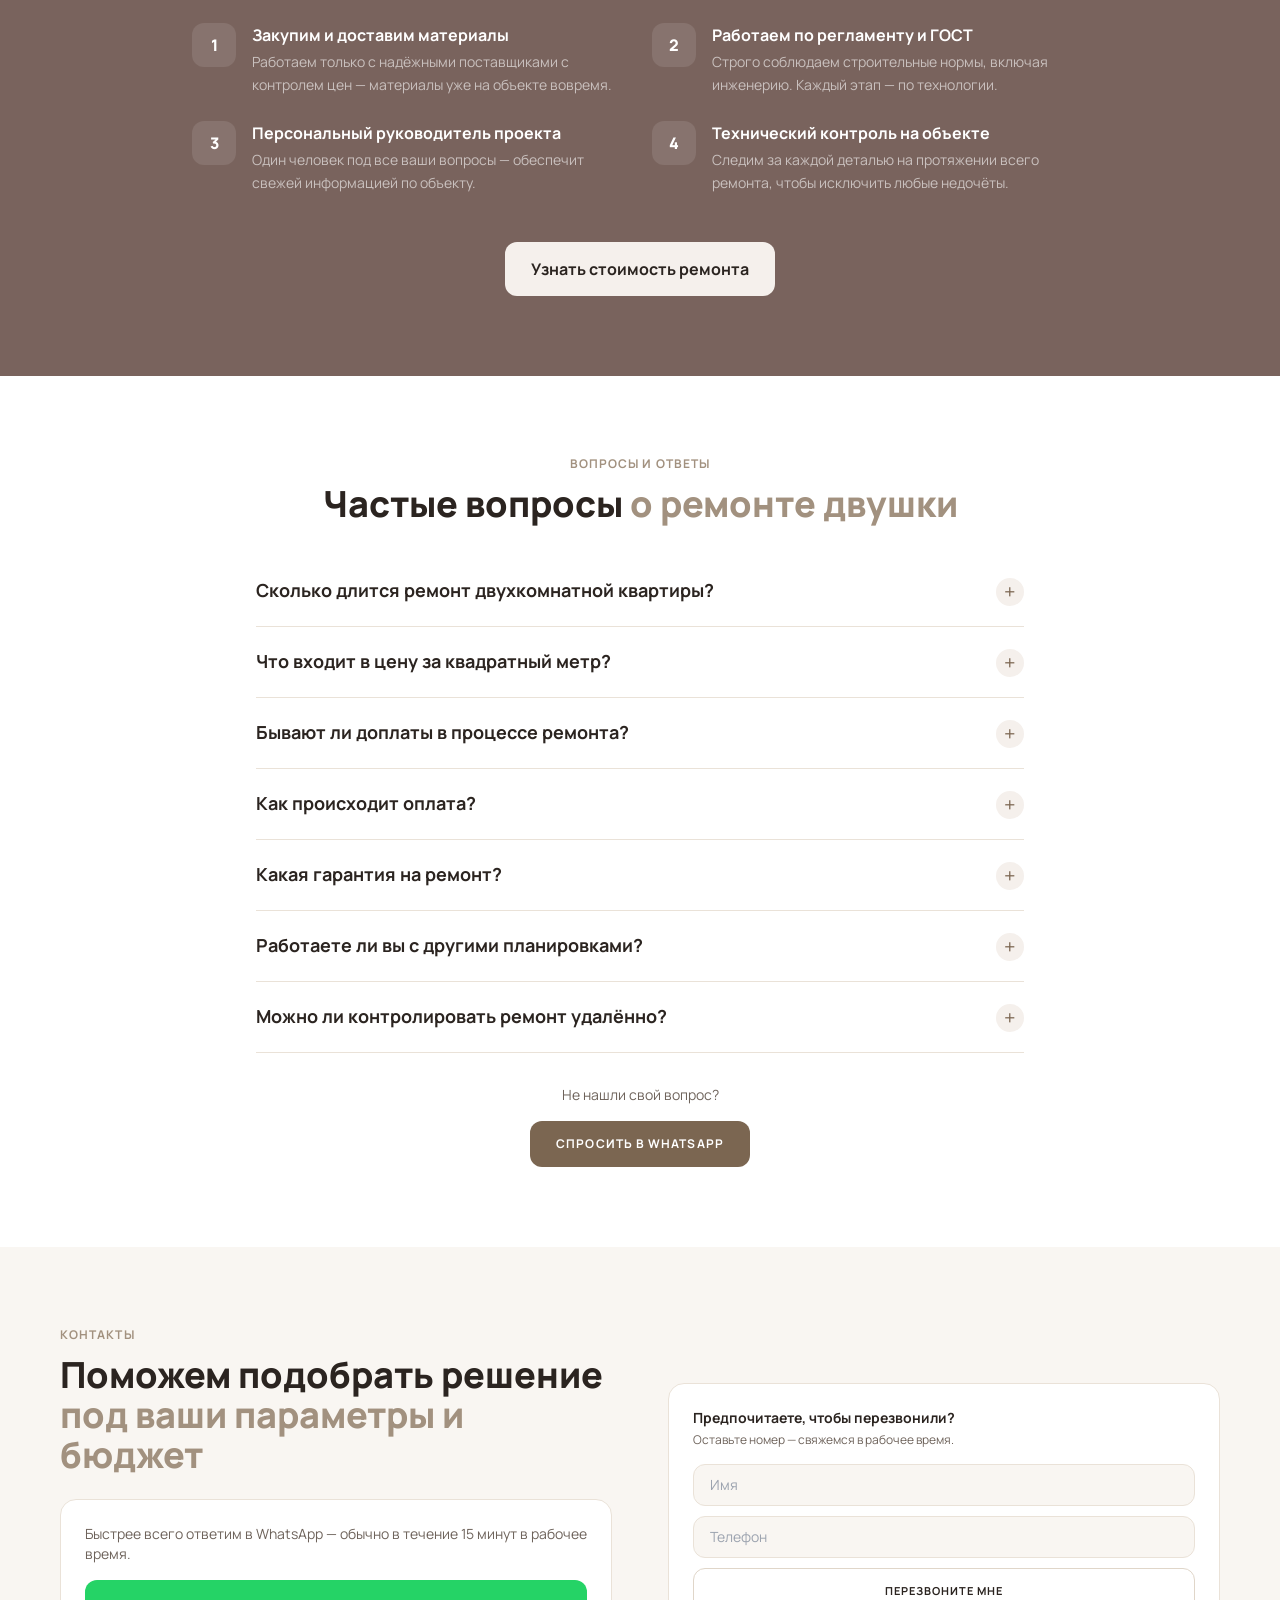
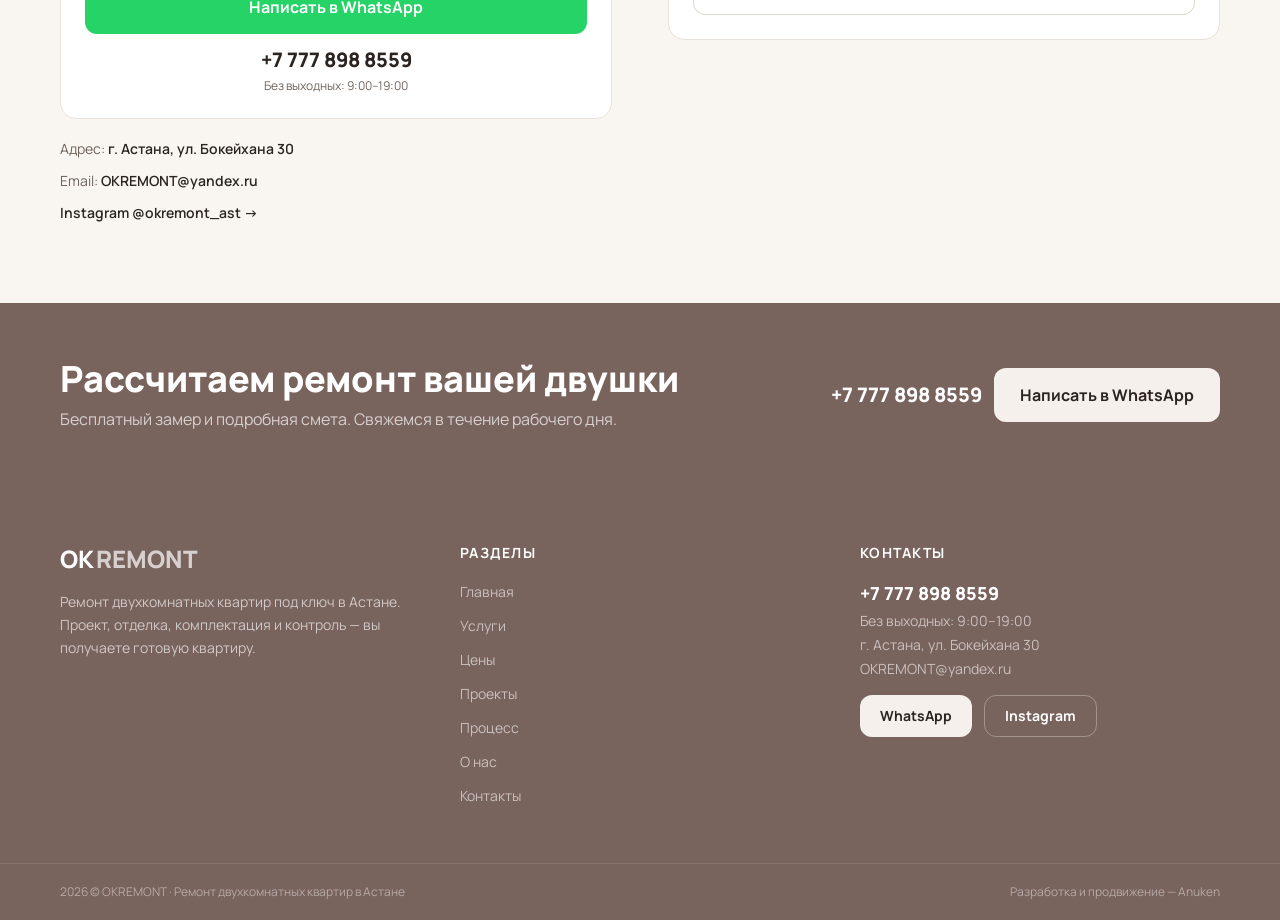
==== commit 254798f0: "Add files via upload" ====
--- a/index.html
+++ b/index.html
@@ -55,7 +55,8 @@
   .faq-q{cursor:pointer} .faq-a{max-height:0;overflow:hidden;transition:max-height .3s ease}
   .faq-i.open .faq-a{max-height:360px} .faq-i.open .faq-x{transform:rotate(45deg)} .faq-x{transition:transform .25s}
 </style>
-<script type="application/ld+json">{"@context": "https://schema.org", "@type": "FAQPage", "mainEntity": [{"@type": "Question", "name": "Сколько длится ремонт двухкомнатной квартиры?", "acceptedAnswer": {"@type": "Answer", "text": "Ремонт двушки под ключ занимает от 45 дней. Точный срок зависит от площади, пакета и объёма работ — он фиксируется в договоре вместе с ценой, и мы его соблюдаем."}}, {"@type": "Question", "name": "Что входит в цену за квадратный метр?", "acceptedAnswer": {"@type": "Answer", "text": "В цену входят все работы и материалы выбранного пакета: черновые материалы, стены, полы, потолки, сантехника, электрика, двери и чистовая отделка. Клининг и рабочий проект — в подарок."}}, {"@type": "Question", "name": "Бывают ли доплаты в процессе ремонта?", "acceptedAnswer": {"@type": "Answer", "text": "Нет. Стоимость и сроки зафиксированы в договоре и не меняются. Доплата возможна только если вы сами захотите изменить объём работ или материалы — и только по вашему письменному согласию."}}, {"@type": "Question", "name": "Как происходит оплата?", "acceptedAnswer": {"@type": "Answer", "text": "Оплата траншами по этапам: 30% — старт, 30% — черновые работы, 30% — чистовая отделка, 10% — после приёмки. Вы платите за уже выполненный этап."}}, {"@type": "Question", "name": "Какая гарантия на ремонт?", "acceptedAnswer": {"@type": "Answer", "text": "Гарантия 1 год на все выполненные работы. Работаем официально по договору с ИП — все обязательства зафиксированы документально."}}, {"@type": "Question", "name": "Работаете ли вы с другими планировками?", "acceptedAnswer": {"@type": "Answer", "text": "Наша специализация — двухкомнатные квартиры от 45 до 125 м², в этом мы максимально эффективны. По другим планировкам напишите в WhatsApp: подскажем и рассчитаем."}}, {"@type": "Question", "name": "Можно ли контролировать ремонт удалённо?", "acceptedAnswer": {"@type": "Answer", "text": "Да. Мы регулярно присылаем фото- и видеоотчёты по каждому этапу, скрытые работы фиксируем отдельно. Многие наши клиенты живут в других городах и ведут ремонт полностью дистанционно."}}]}</script>
+<script type="application/ld+json">{"@context": "https://schema.org", "@type": "FAQPage", "mainEntity": [{"@type": "Question", "name": "Сколько длится ремонт двухкомнатной квартиры?", "acceptedAnswer": {"@type": "Answer", "text": "Ремонт двушки под ключ занимает от 45 дней. Точный срок зависит от площади, пакета и объёма работ — он фиксируется в договоре вместе с ценой, и мы его соблюдаем."}}, {"@type": "Question", "name": "Что входит в цену за квадратный метр?", "acceptedAnswer": {"@type": "Answer", "text": "В цену входят все работы и материалы выбранного пакета: черновые материалы, стены, полы, потолки, сантехника, электрика, двери и чистовая отделка. Клининг и рабочий проект — в подарок."}}, {"@type": "Question", "name": "Бывают ли доплаты в процессе ремонта?", "acceptedAnswer": {"@type": "Answer", "text": "Нет. Стоимость и сроки зафиксированы в договоре и не меняются. Доплата возможна только если вы сами захотите изменить объём работ или материалы — и только по вашему письменному согласию."}}, {"@type": "Question", "name": "Как происходит оплата?", "acceptedAnswer": {"@type": "Answer", "text": "Оплата траншами по этапам: 30% — старт, 30% — черновые работы, 30% — чистовая отделка, 10% — после приёмки. Вы платите за уже выполненный этап."}}, {"@type": "Question", "name": "Какая гарантия на ремонт?", "acceptedAnswer": {"@type": "Answer", "text": "Гарантия 1 год на все выполненные работы. Работаем официально по договору с ИП — все обязательства зафиксированы документально."}}, {"@type": "Question", "name": "Работаете ли вы с другими планировками?", "acceptedAnswer": {"@type": "Answer", "text": "Наша специализация — двухкомнатные квартиры от 47 до 74 м², в этом мы максимально эффективны. По другим планировкам напишите в WhatsApp: подскажем и рассчитаем."}}, {"@type": "Question", "name": "Можно ли контролировать ремонт удалённо?", "acceptedAnswer": {"@type": "Answer", "text": "Да. Мы регулярно присылаем фото- и видеоотчёты по каждому этапу, скрытые работы фиксируем отдельно. Многие наши клиенты живут в других городах и ведут ремонт полностью дистанционно."}}]}</script>
+<script type="application/ld+json">{"@context": "https://schema.org", "@type": "GeneralContractor", "@id": "https://okremont.kz/#business", "name": "OKREMONT", "description": "Ремонт двухкомнатных квартир под ключ в Астане", "url": "https://okremont.kz/", "telephone": "+77778988559", "email": "OKREMONT@yandex.ru", "image": "https://okremont.kz/images/og-banner.jpg", "priceRange": "₸₸", "address": {"@type": "PostalAddress", "streetAddress": "ул. Бокейхана 30", "addressLocality": "Астана", "addressCountry": "KZ"}, "areaServed": {"@type": "City", "name": "Астана"}, "openingHoursSpecification": {"@type": "OpeningHoursSpecification", "dayOfWeek": ["Monday", "Tuesday", "Wednesday", "Thursday", "Friday", "Saturday", "Sunday"], "opens": "09:00", "closes": "19:00"}, "founder": {"@type": "Person", "name": "Ораз Исин"}, "sameAs": ["https://instagram.com/okremont_ast"], "aggregateRating": {"@type": "AggregateRating", "ratingValue": "4.8", "reviewCount": "25", "bestRating": "5", "worstRating": "1"}}</script>
 </head>
 <body class="antialiased">
 <header class="sticky top-0 z-50 bg-soft/95 backdrop-blur border-b border-line">
@@ -131,46 +132,63 @@
       <div id="qbox"><h3 id="qtitle" class="font-extrabold text-ink text-lg md:text-xl mb-5"></h3><div id="qopts"></div></div>
       <div id="qcontact" class="hidden"><h3 class="font-extrabold text-ink text-lg md:text-xl mb-2">Куда отправить смету?</h3>
         <p class="text-body text-sm mb-5">Оставьте контакты — пришлём расчёт и консультацию руководителя проекта в WhatsApp.</p>
-        <div class="space-y-3 mb-2"><input id="qname" type="text" placeholder="Ваше имя" class="w-full px-4 py-3 bg-white border border-line text-ink outline-none"><input id="qphone" type="tel" placeholder="Телефон" class="w-full px-4 py-3 bg-white border border-line text-ink outline-none"></div></div>
+        <div class="space-y-3 mb-2"><input id="qname" type="text" placeholder="Ваше имя" class="w-full px-4 py-3 bg-white border border-line text-ink outline-none"><input id="qphone" type="tel" placeholder="Телефон" class="w-full px-4 py-3 bg-white border border-line text-ink outline-none"></div>
+        <p class="text-body text-xs mt-3">Пришлём расчёт без спама и обязательств.</p></div>
       <div class="flex items-center justify-between mt-7"><button id="qback" class="up text-xs font-bold px-5 py-3 rounded-xl bg-white border border-line text-body hover:text-ink transition">← Назад</button><button id="qnext" class="btn up text-xs">Следующий вопрос →</button></div>
     </div></div></div></section>
 <script>
 (function(){
   var Q=[
-    {t:"Какой стиль ремонта вам ближе?",photo:true,o:[["Неоклассика","images/quiz-style-neoclassic.webp"],["Скандинавия","images/quiz-style-scandi.webp"],["Лофт","images/quiz-style-loft.webp"],["Минимализм","images/quiz-style-minimal.webp"],["Современный","images/quiz-style-modern.webp"],["Классика","images/quiz-style-classic.webp"]]},
-    {t:"Какой ремонт нужен?",o:[["Капитальный под ключ"],["Под ключ с дизайн-проектом"],["Ремонт в новостройке"],["Нужна консультация"]]},
-    {t:"Площадь двухкомнатной квартиры?",o:[["47–55 м²"],["55–63 м²"],["63–72 м²"],["больше 72 м²"]]},
-    {t:"Квартира новостройка или вторичка?",o:[["Новостройка от застройщика"],["Вторичка под ремонт"],["Нужен совет"]]},
-    {t:"Нужна корпусная мебель (кухня, шкафы)?",o:[["Да, нужна"],["Нет, только ремонт"],["Пока не решил(а)"]]}
+    {t:"Какая площадь квартиры?",o:[["До 55 м²"],["56–65 м²"],["66–74 м²"],["75+ м²"]]},
+    {t:"В каком состоянии квартира?",o:[["Черновая"],["Предчистовая"],["Не знаю"]]},
+    {t:"Квартира уже готова к ремонту?",o:[["Ключи уже на руках"],["Получу ключи в течение месяца"],["Дом будет сдан позже"]]},
+    {t:"Что для вас наиболее важно?",o:[["Скорость ремонта"],["Качество"],["Гарантия результата"]]},
+    {t:"Какой уровень ремонта рассматриваете?",o:[["Базовый"],["Комфорт"],["Бизнес"],["Нужна консультация"]]}
   ];
+  var MAP={"До 55 м²":"до 55 м²","56–65 м²":"56–65 м²","66–74 м²":"66–74 м²","75+ м²":"75+ м²",
+    "Черновая":"черновая","Предчистовая":"предчистовая","Не знаю":"не знает, нужна подсказка \u26a0\ufe0f",
+    "Ключи уже на руках":"ключи на руках \ud83d\udd25","Получу ключи в течение месяца":"ключи в течение месяца","Дом будет сдан позже":"сдача позже",
+    "Скорость ремонта":"важен СРОК","Качество":"важно КАЧЕСТВО","Гарантия результата":"важны ГАРАНТИИ (доведёте до конца)",
+    "Базовый":"Базовый","Комфорт":"Комфорт","Бизнес":"Бизнес","Нужна консультация":"не выбрал \u2014 нужна консультация \ud83d\udcde"};
+  function track(ev){try{if(typeof gtag==='function')gtag('event',ev);}catch(e){}}
   var step=0,ans=[];
   var box=document.getElementById('qbox'),ct=document.getElementById('qcontact'),ti=document.getElementById('qtitle'),op=document.getElementById('qopts'),bar=document.getElementById('qbar'),bk=document.getElementById('qback'),nx=document.getElementById('qnext');
   function render(){
     var total=Q.length+1; bar.style.width=((step+1)/total*100)+'%';
     if(step<Q.length){
-      box.classList.remove('hidden');ct.classList.add('hidden');ti.textContent=Q[step].t;
-      op.className=Q[step].photo?'grid grid-cols-2 sm:grid-cols-3 gap-3':'grid grid-cols-1 sm:grid-cols-2 gap-3';op.innerHTML='';
+      box.classList.remove('hidden');ct.classList.add('hidden');
+      ti.textContent='Шаг '+(step+1)+' из '+Q.length+'. '+Q[step].t;
+      op.className='grid grid-cols-1 sm:grid-cols-2 gap-3';op.innerHTML='';
       Q[step].o.forEach(function(o){
         var sel=ans[step]===o[0];var b=document.createElement('button');b.type='button';
-        if(Q[step].photo){
-          b.className='group relative overflow-hidden rounded-xl border '+(sel?'border-accent ring-2 ring-accent':'border-line')+' bg-white text-left';
-          b.innerHTML='<div class="ph" style="aspect-ratio:4/3"><span class="lbl" style="font-size:9px">'+o[1].split('/').pop()+'</span><img src="'+o[1]+'" alt="'+o[0]+'" onerror="this.remove()"></div><div class="absolute z-10 left-0 right-0 bottom-0 p-2 bg-gradient-to-t from-black/70 to-transparent flex items-center justify-between"><span class="text-white text-sm font-semibold">'+o[0]+'</span>'+(sel?'<span class="w-5 h-5 rounded-full bg-accent flex items-center justify-center text-white text-xs">✓</span>':'')+'</div>';
-        }else{
-          b.className='flex items-center gap-3 text-left p-4 rounded-xl border '+(sel?'border-accent bg-white':'border-line bg-white')+' hover:border-accent transition';
-          b.innerHTML='<span class="shrink-0 w-5 h-5 rounded-full border-2 '+(sel?'border-accent':'border-line')+' flex items-center justify-center">'+(sel?'<span class="w-2.5 h-2.5 rounded-full bg-accent"></span>':'')+'</span><span class="text-ink text-sm '+(sel?'font-semibold':'')+'">'+o[0]+'</span>';
-        }
+        b.className='flex items-center gap-3 text-left p-4 rounded-xl border '+(sel?'border-accent bg-white':'border-line bg-white')+' hover:border-accent transition';
+        b.innerHTML='<span class="shrink-0 w-5 h-5 rounded-full border-2 '+(sel?'border-accent':'border-line')+' flex items-center justify-center">'+(sel?'<span class="w-2.5 h-2.5 rounded-full bg-accent"></span>':'')+'</span><span class="text-ink text-sm '+(sel?'font-semibold':'')+'">'+o[0]+'</span>';
         b.onclick=function(){ans[step]=o[0];render();};op.appendChild(b);
       });
       nx.textContent=step===Q.length-1?'Далее →':'Следующий вопрос →';
-    }else{box.classList.add('hidden');ct.classList.remove('hidden');nx.textContent='Получить смету';}
+    }else{box.classList.add('hidden');ct.classList.remove('hidden');nx.textContent='Получить смету в WhatsApp';}
     bk.style.visibility=step===0?'hidden':'visible';
   }
   nx.onclick=function(){
-    if(step<Q.length){if(!ans[step]){op.classList.add('animate-pulse');setTimeout(function(){op.classList.remove('animate-pulse');},400);return;}step++;render();}
-    else{
-      var n=document.getElementById('qname').value.trim(),p=document.getElementById('qphone').value.trim();
-      var lines=Q.map(function(q,i){return '• '+q.t+' '+(ans[i]||'—');}).join('%0A');
-      var msg='Здравствуйте! 👋 Пишу с сайта OKREMONT.%0AЗаявка на расчёт сметы (ремонт двухкомнатной квартиры):%0A%0A'+lines+'%0A%0AИмя: '+encodeURIComponent(n||'—')+'%0AТелефон: '+encodeURIComponent(p||'—')+'%0A%0AЖду смету и консультацию, спасибо!';
+    if(step<Q.length){
+      if(!ans[step]){op.classList.add('animate-pulse');setTimeout(function(){op.classList.remove('animate-pulse');},400);return;}
+      track('quiz_step_'+(step+1)); step++; render();
+    }else{
+      var nameEl=document.getElementById('qname'),phEl=document.getElementById('qphone');
+      var n=nameEl.value.trim(),p=phEl.value.trim(),digits=p.replace(/\D/g,''),ok=true;
+      if(!n){nameEl.style.borderColor='#dc2626';ok=false;}else nameEl.style.borderColor='';
+      if(digits.length<10){phEl.style.borderColor='#dc2626';ok=false;}else phEl.style.borderColor='';
+      if(!ok)return;
+      var m=function(i){return encodeURIComponent(MAP[ans[i]]||ans[i]||'—');};
+      var msg='Здравствуйте! 👋 Заявка с сайта OKREMONT.'
+        +'%0A%0AИмя: '+encodeURIComponent(n)
+        +'%0AПлощадь: '+m(0)+'%0AСостояние: '+m(1)+'%0AГотовность: '+m(2)+'%0AПриоритет: '+m(3)+'%0AПакет: '+m(4)
+        +'%0AТелефон: '+encodeURIComponent(p)
+        +'%0A%0AПрошу подготовить смету.';
+      track('quiz_completed');
+      try{if(typeof gtag==='function')gtag('event','conversion',{'send_to':'AW-18310963961/U4JrCIGaoc4cEPnFrJtE'});}catch(e){}
+      /* CRM (Kommo/amoCRM): раскомментируйте и укажите ваш вебхук —
+         fetch('ВАШ_CRM_WEBHOOK',{method:'POST',headers:{'Content-Type':'application/json'},body:JSON.stringify({name:n,phone:p,answers:ans})}); */
       window.open('https://wa.me/77778988559?text='+msg,'_blank');
     }
   };
@@ -180,14 +198,18 @@
 <section id="projects" class="bg-brand text-white">
   <div class="wrap py-16 md:py-20">
     <p class="up text-taupe text-xs font-bold mb-4 !text-white/55">Выполненные проекты</p>
-    <div class="flex flex-col lg:flex-row lg:items-end lg:justify-between gap-8 mb-8">
-      <h2 class="font-extrabold text-2xl md:text-4xl leading-tight max-w-2xl">Более 3 лет опыта и <span class="text-white/70">десятки довольных клиентов</span> в жилых комплексах Астаны</h2>
+    <div class="flex flex-col lg:flex-row lg:items-end lg:justify-between gap-8 mb-6">
+      <div class="max-w-2xl">
+        <h2 class="font-extrabold text-2xl md:text-4xl leading-tight">80+ квартир <span class="text-white/70">с 2023 года</span> в новостройках Астаны</h2>
+        <p class="text-white/55 text-sm mt-3">Часть отзывов опубликована в 2ГИС, остальные получены через Instagram и личные рекомендации.</p>
+      </div>
       <div class="flex gap-8 shrink-0">
-        <div><div class="text-4xl font-extrabold">100+</div><div class="text-white/60 text-xs mt-1 leading-tight">реализованных<br>проектов</div></div>
-        <div><div class="text-4xl font-extrabold">8+</div><div class="text-white/60 text-xs mt-1 leading-tight">ремонтируются<br>прямо сейчас</div></div>
-        <div><div class="text-4xl font-extrabold">20%</div><div class="text-white/60 text-xs mt-1 leading-tight">средняя экономия<br>наших клиентов</div></div>
-      </div>
-    </div>
+        <div><div class="text-4xl font-extrabold">8+</div><div class="text-white/60 text-xs mt-1 leading-tight">в работе<br>прямо сейчас</div></div>
+        <div><div class="text-4xl font-extrabold">4.8★</div><div class="text-white/60 text-xs mt-1 leading-tight">рейтинг<br>на 2ГИС</div></div>
+        <div><div class="text-4xl font-extrabold">1 год</div><div class="text-white/60 text-xs mt-1 leading-tight">гарантия<br>на работы</div></div>
+      </div>
+    </div>
+    <p class="text-white/70 text-sm mb-8 max-w-3xl">В среднем наши клиенты экономят около 20% — за счёт отсутствия скрытых доплат и закупки материалов по партнёрским ценам.</p>
     <div class="border-t border-white/15 pt-5 mb-8">
       <p class="up text-white/45 text-[10px] font-bold mb-3">Делали ремонт в этих ЖК Астаны</p>
       <div class="flex flex-wrap gap-2"><span class="px-3 py-1.5 rounded-lg bg-white/10 text-white/85 text-xs font-semibold whitespace-nowrap">ЖК «Nova City»</span><span class="px-3 py-1.5 rounded-lg bg-white/10 text-white/85 text-xs font-semibold whitespace-nowrap">ЖК «Green Line»</span><span class="px-3 py-1.5 rounded-lg bg-white/10 text-white/85 text-xs font-semibold whitespace-nowrap">ЖК «Capital Park»</span><span class="px-3 py-1.5 rounded-lg bg-white/10 text-white/85 text-xs font-semibold whitespace-nowrap">ЖК «Jetisu»</span><span class="px-3 py-1.5 rounded-lg bg-white/10 text-white/85 text-xs font-semibold whitespace-nowrap">ЖК «Vivaldi»</span><span class="px-3 py-1.5 rounded-lg bg-white/10 text-white/85 text-xs font-semibold whitespace-nowrap">ЖК «Парижский квартал»</span></div>
@@ -254,20 +276,25 @@
       <div><p class="up text-taupe text-xs font-bold mb-3">1. Пакет ремонта</p>
         <div class="grid grid-cols-2 gap-2.5 mb-7"><button type="button" class="pkgbtn px-4 py-3 rounded-xl border border-line bg-white text-sm font-semibold text-ink transition" data-price="110000" data-name="Базовый" data-furn="0">Базовый<span class="block text-[11px] font-normal text-body">110 000 ₸/м²</span></button><button type="button" class="pkgbtn px-4 py-3 rounded-xl border border-line bg-white text-sm font-semibold text-ink transition" data-price="125000" data-name="Комфорт" data-furn="0">Комфорт<span class="block text-[11px] font-normal text-body">125 000 ₸/м²</span></button><button type="button" class="pkgbtn px-4 py-3 rounded-xl border border-line bg-white text-sm font-semibold text-ink transition" data-price="140000" data-name="Бизнес" data-furn="0">Бизнес<span class="block text-[11px] font-normal text-body">140 000 ₸/м²</span></button><button type="button" class="pkgbtn px-4 py-3 rounded-xl border border-line bg-white text-sm font-semibold text-ink transition" data-price="185000" data-name="Бизнес + мебель" data-furn="1">Бизнес + мебель<span class="block text-[11px] font-normal text-body">185 000 ₸/м²</span></button></div>
         <div class="flex items-center justify-between mb-2"><p class="up text-taupe text-xs font-bold">2. Площадь квартиры</p><div class="font-extrabold text-ink"><span id="areaV">55</span> м²</div></div>
-        <input type="range" min="47" max="72" step="1" value="55" id="areaR" class="w-full mb-2">
-        <div class="flex justify-between text-body text-xs mb-7"><span>47 м²</span><span>72 м²</span></div>
+        <input type="range" min="47" max="74" step="1" value="55" id="areaR" class="w-full mb-2">
+        <div class="flex justify-between text-body text-xs mb-7"><span>47 м²</span><span>74 м²</span></div>
         <label class="flex items-center gap-3 cursor-pointer select-none" id="furnRow"><input type="checkbox" id="furn" class="w-5 h-5 accent-accent"><span class="text-sm text-ink">Добавить корпусную мебель <span class="text-body">(+45 000 ₸/м²)</span></span></label>
         <p id="furnNote" class="text-taupe text-xs mt-1 hidden">Мебель уже включена в пакет «Бизнес + мебель».</p></div>
-      <div class="bg-ink text-white rounded-2xl p-6 flex flex-col"><p class="up text-white/50 text-xs font-bold mb-4">Ваш расчёт</p>
-        <div class="space-y-2 text-sm text-white/80 mb-5">
-          <div class="flex justify-between"><span>Пакет</span><span id="rPkg" class="font-semibold text-white">Базовый</span></div>
-          <div class="flex justify-between"><span>Цена за м²</span><span id="rPpm" class="font-semibold text-white">110 000 ₸</span></div>
-          <div class="flex justify-between"><span>Площадь</span><span id="rArea" class="font-semibold text-white">55 м²</span></div>
-          <div class="flex justify-between" id="rFurnRow" style="display:none"><span>Мебель</span><span id="rFurn" class="font-semibold text-white">+45 000 ₸/м²</span></div></div>
-        <div class="border-t border-white/15 pt-5 mt-auto"><div class="text-white/50 text-xs mb-1">Ориентировочная стоимость</div>
-          <div class="text-3xl font-extrabold" id="rTotal">6 050 000 ₸</div>
-          <a href="https://wa.me/77778988559?text=%D0%97%D0%B4%D1%80%D0%B0%D0%B2%D1%81%D1%82%D0%B2%D1%83%D0%B9%D1%82%D0%B5%21%20%F0%9F%91%8B%20%D0%9F%D0%B8%D1%88%D1%83%20%D1%81%20%D1%81%D0%B0%D0%B9%D1%82%D0%B0%20OKREMONT.%0A%D0%98%D0%BD%D1%82%D0%B5%D1%80%D0%B5%D1%81%D1%83%D0%B5%D1%82%20%D1%80%D0%B5%D0%BC%D0%BE%D0%BD%D1%82%20%D0%B4%D0%B2%D1%83%D1%85%D0%BA%D0%BE%D0%BC%D0%BD%D0%B0%D1%82%D0%BD%D0%BE%D0%B9%20%D0%BA%D0%B2%D0%B0%D1%80%D1%82%D0%B8%D1%80%D1%8B%20%D0%BF%D0%BE%D0%B4%20%D0%BA%D0%BB%D1%8E%D1%87.%0A%D0%9F%D0%BE%D0%B4%D1%81%D0%BA%D0%B0%D0%B6%D0%B8%D1%82%D0%B5%2C%20%D0%BF%D0%BE%D0%B6%D0%B0%D0%BB%D1%83%D0%B9%D1%81%D1%82%D0%B0%2C%20%D0%BE%D1%80%D0%B8%D0%B5%D0%BD%D1%82%D0%B8%D1%80%D0%BE%D0%B2%D0%BE%D1%87%D0%BD%D1%83%D1%8E%20%D1%81%D1%82%D0%BE%D0%B8%D0%BC%D0%BE%D1%81%D1%82%D1%8C%20%D0%B8%20%D1%81%D1%80%D0%BE%D0%BA%D0%B8%3F" id="calcWa" target="_blank" rel="noopener" class="btn w-full mt-5 up text-xs">Обсудить расчёт</a>
-          <p class="text-white/40 text-[11px] mt-3 leading-snug">Итоговая стоимость фиксируется в договоре после бесплатного замера.</p></div></div>
+      <div class="bg-ink text-white rounded-2xl p-6 flex flex-col">
+        <div class="text-white/55 text-xs mb-1">Ориентировочная стоимость ремонта «под ключ»</div>
+        <div class="text-3xl md:text-4xl font-extrabold" id="rTotal">≈ 6 050 000 ₸</div>
+        <div id="rMeta" class="text-white/45 text-xs mt-1">Базовый · 55 м²</div>
+        <div class="mt-4 bg-white/5 rounded-xl p-3.5">
+          <div class="text-white text-sm font-semibold mb-1">Оплата траншами, не всё сразу:</div>
+          <div class="text-white/85 text-sm">1-й платёж (старт) — <span id="rFirst" class="font-bold text-white">≈ 1 815 000 ₸</span></div>
+          <div class="text-white/55 text-xs mt-0.5">далее 30% / 30% / 10% после приёмки</div>
+        </div>
+        <div class="mt-3">
+          <div class="text-white/50 text-[11px] mb-1.5">Что входит в стоимость:</div>
+          <div class="flex flex-wrap gap-x-3 gap-y-1 text-white/85 text-xs"><span>✓ Материалы</span><span>✓ Работы</span><span>✓ Клининг</span><span>✓ Рабочий проект</span><span>✓ Без доплат сверх договора</span></div>
+        </div>
+          <div class="text-white/40 text-[11px] mt-3 leading-snug">Точную стоимость определяем после бесплатного замера или заполнения анкеты. Без обязательств.</div>
+          <a id="calcWa" href="#" target="_blank" rel="noopener" class="btn w-full mt-4 up text-xs">Обсудить расчёт</a></div>
     </div></div></div></section>
 <script>
 (function(){
@@ -280,15 +307,11 @@
     var area=+areaR.value; areaV.textContent=area;
     var addFurn=furn.checked&&!furn.disabled&&!included;
     var ppm=price+(addFurn?FURN:0), total=ppm*area;
-    document.getElementById('rPkg').textContent=name;
-    document.getElementById('rPpm').textContent=f(price)+' ₸';
-    document.getElementById('rArea').textContent=area+' м²';
-    var fr=document.getElementById('rFurnRow');
-    if(included){fr.style.display='flex';document.getElementById('rFurn').textContent='включена';}
-    else if(furn.checked){fr.style.display='flex';document.getElementById('rFurn').textContent='+'+f(FURN)+' ₸/м²';}
-    else fr.style.display='none';
-    document.getElementById('rTotal').textContent=f(total)+' ₸';
-    var fl=addFurn?' + корпусная мебель':(included?' (с мебелью)':'');
+    var first=Math.round(total*0.3);
+    document.getElementById('rTotal').textContent='≈ '+f(total)+' ₸';
+    document.getElementById('rFirst').textContent='≈ '+f(first)+' ₸';
+    var fl=addFurn?' + мебель':'';
+    document.getElementById('rMeta').textContent=name+fl+' · '+area+' м²';
     var msg='Здравствуйте! 👋 Рассчитал(а) на сайте OKREMONT:%0A%0A• Пакет: '+name+fl+'%0A• Площадь: '+area+' м²%0A• Примерно: '+f(total)+' ₸%0A%0AХочу точную смету и бесплатный замер.';
     document.getElementById('calcWa').href=WA+msg;
   }
@@ -366,11 +389,11 @@
       <p class="text-body text-sm leading-relaxed mb-4">Мониторила команды по ремонту и остановились на этой. Сделали в срок, аккуратно, клининг в подарок. Материалы выбирали и онлайн, и вживую. Рекомендуем Ораза и его команду!</p>
       <div class="flex items-center justify-between"><div class="font-bold text-ink text-sm">Жанар Жукенова</div><div class="text-accent text-xs">★★★★★</div></div></div><div class="card p-6"><div class="text-taupe text-3xl leading-none mb-2">“</div>
       <p class="text-body text-sm leading-relaxed mb-4">Живём в Актау, приехать и контролировать не было возможности. Ребята вели весь ремонт с видео-сопровождением — доверились и не прогадали.</p>
-      <div class="flex items-center justify-between"><div class="font-bold text-ink text-sm">Сайлау Саке</div><div class="text-accent text-xs">★★★★★</div></div></div><div class="card p-6"><div class="text-taupe text-3xl leading-none mb-2">“</div>
+      <div class="flex items-center justify-between"><div class="font-bold text-ink text-sm">Сайлау Саке</div><div class="text-accent text-xs">★★★★★</div></div></div><div class="card p-6"><div class="ph rounded-lg mb-4" style="aspect-ratio:16/10"><span class="lbl">review-1.webp</span><img src="images/review-1.webp" alt="Результат ремонта — отзыв клиента" loading="lazy" onerror="this.remove()"></div><div class="text-taupe text-3xl leading-none mb-2">“</div>
       <p class="text-body text-sm leading-relaxed mb-4">Находимся в другом городе, ремонт вели поэтапно и по каждому этапу присылали отчёт. Всё честно и прозрачно, спасибо большое!</p>
-      <div class="flex items-center justify-between"><div class="font-bold text-ink text-sm">Индира Мухамеджанова</div><div class="text-accent text-xs">★★★★★</div></div></div><div class="card p-6"><div class="text-taupe text-3xl leading-none mb-2">“</div>
+      <div class="flex items-center justify-between"><div class="font-bold text-ink text-sm">Индира Мухамеджанова</div><div class="text-accent text-xs">★★★★★</div></div></div><div class="card p-6"><div class="ph rounded-lg mb-4" style="aspect-ratio:16/10"><span class="lbl">review-2.webp</span><img src="images/review-2.webp" alt="Результат ремонта — отзыв клиента" loading="lazy" onerror="this.remove()"></div><div class="text-taupe text-3xl leading-none mb-2">“</div>
       <p class="text-body text-sm leading-relaxed mb-4">Всё контролировал удалённо: отчёты приходили регулярно, вопросы решались быстро. Результат превзошёл ожидания.</p>
-      <div class="flex items-center justify-between"><div class="font-bold text-ink text-sm">Олжас Исин</div><div class="text-accent text-xs">★★★★★</div></div></div><div class="card p-6"><div class="text-taupe text-3xl leading-none mb-2">“</div>
+      <div class="flex items-center justify-between"><div class="font-bold text-ink text-sm">Арман Тлеубаев</div><div class="text-accent text-xs">★★★★★</div></div></div><div class="card p-6"><div class="text-taupe text-3xl leading-none mb-2">“</div>
       <p class="text-body text-sm leading-relaxed mb-4">Качественно и в срок, регулярно высылали фото и видео. Отдельное спасибо за работы, которые даже не были прописаны в договоре.</p>
       <div class="flex items-center justify-between"><div class="font-bold text-ink text-sm">Наталья Помазан</div><div class="text-accent text-xs">★★★★★</div></div></div></div>
     <div class="mt-8 bg-white border border-line rounded-2xl p-5 md:p-6">
@@ -428,7 +451,7 @@
         <h3 class="font-bold text-ink text-base md:text-lg leading-snug">Работаете ли вы с другими планировками?</h3>
         <span class="faq-x shrink-0 w-7 h-7 rounded-full bg-alt text-accent flex items-center justify-center text-xl leading-none mt-0.5">+</span>
       </div>
-      <div class="faq-a"><p class="text-body text-sm leading-relaxed pb-5 pr-10">Наша специализация — двухкомнатные квартиры от 45 до 125 м², в этом мы максимально эффективны. По другим планировкам напишите в WhatsApp: подскажем и рассчитаем.</p></div>
+      <div class="faq-a"><p class="text-body text-sm leading-relaxed pb-5 pr-10">Наша специализация — двухкомнатные квартиры от 47 до 74 м², в этом мы максимально эффективны. По другим планировкам напишите в WhatsApp: подскажем и рассчитаем.</p></div>
     </div><div class="faq-i border-b border-line">
       <div class="faq-q flex items-start justify-between gap-4 py-5">
         <h3 class="font-bold text-ink text-base md:text-lg leading-snug">Можно ли контролировать ремонт удалённо?</h3>
--- a/styles.css
+++ b/styles.css
@@ -1 +1 @@
-/*! tailwindcss v3.4.1 | MIT License | https://tailwindcss.com*/*,:after,:before{box-sizing:border-box;border:0 solid #e5e7eb}:after,:before{--tw-content:""}:host,html{line-height:1.5;-webkit-text-size-adjust:100%;-moz-tab-size:4;-o-tab-size:4;tab-size:4;font-family:Manrope,sans-serif;font-feature-settings:normal;font-variation-settings:normal;-webkit-tap-highlight-color:transparent}body{margin:0;line-height:inherit}hr{height:0;color:inherit;border-top-width:1px}abbr:where([title]){-webkit-text-decoration:underline dotted;text-decoration:underline dotted}h1,h2,h3,h4,h5,h6{font-size:inherit;font-weight:inherit}a{color:inherit;text-decoration:inherit}b,strong{font-weight:bolder}code,kbd,pre,samp{font-family:ui-monospace,SFMono-Regular,Menlo,Monaco,Consolas,Liberation Mono,Courier New,monospace;font-feature-settings:normal;font-variation-settings:normal;font-size:1em}small{font-size:80%}sub,sup{font-size:75%;line-height:0;position:relative;vertical-align:initial}sub{bottom:-.25em}sup{top:-.5em}table{text-indent:0;border-color:inherit;border-collapse:collapse}button,input,optgroup,select,textarea{font-family:inherit;font-feature-settings:inherit;font-variation-settings:inherit;font-size:100%;font-weight:inherit;line-height:inherit;color:inherit;margin:0;padding:0}button,select{text-transform:none}[type=button],[type=reset],[type=submit],button{-webkit-appearance:button;background-color:initial;background-image:none}:-moz-focusring{outline:auto}:-moz-ui-invalid{box-shadow:none}progress{vertical-align:initial}::-webkit-inner-spin-button,::-webkit-outer-spin-button{height:auto}[type=search]{-webkit-appearance:textfield;outline-offset:-2px}::-webkit-search-decoration{-webkit-appearance:none}::-webkit-file-upload-button{-webkit-appearance:button;font:inherit}summary{display:list-item}blockquote,dd,dl,figure,h1,h2,h3,h4,h5,h6,hr,p,pre{margin:0}fieldset{margin:0}fieldset,legend{padding:0}menu,ol,ul{list-style:none;margin:0;padding:0}dialog{padding:0}textarea{resize:vertical}input::-moz-placeholder,textarea::-moz-placeholder{opacity:1;color:#9ca3af}input::placeholder,textarea::placeholder{opacity:1;color:#9ca3af}[role=button],button{cursor:pointer}:disabled{cursor:default}audio,canvas,embed,iframe,img,object,svg,video{display:block;vertical-align:middle}img,video{max-width:100%;height:auto}[hidden]{display:none}*,::backdrop,:after,:before{--tw-border-spacing-x:0;--tw-border-spacing-y:0;--tw-translate-x:0;--tw-translate-y:0;--tw-rotate:0;--tw-skew-x:0;--tw-skew-y:0;--tw-scale-x:1;--tw-scale-y:1;--tw-pan-x: ;--tw-pan-y: ;--tw-pinch-zoom: ;--tw-scroll-snap-strictness:proximity;--tw-gradient-from-position: ;--tw-gradient-via-position: ;--tw-gradient-to-position: ;--tw-ordinal: ;--tw-slashed-zero: ;--tw-numeric-figure: ;--tw-numeric-spacing: ;--tw-numeric-fraction: ;--tw-ring-inset: ;--tw-ring-offset-width:0px;--tw-ring-offset-color:#fff;--tw-ring-color:#3b82f680;--tw-ring-offset-shadow:0 0 #0000;--tw-ring-shadow:0 0 #0000;--tw-shadow:0 0 #0000;--tw-shadow-colored:0 0 #0000;--tw-blur: ;--tw-brightness: ;--tw-contrast: ;--tw-grayscale: ;--tw-hue-rotate: ;--tw-invert: ;--tw-saturate: ;--tw-sepia: ;--tw-drop-shadow: ;--tw-backdrop-blur: ;--tw-backdrop-brightness: ;--tw-backdrop-contrast: ;--tw-backdrop-grayscale: ;--tw-backdrop-hue-rotate: ;--tw-backdrop-invert: ;--tw-backdrop-opacity: ;--tw-backdrop-saturate: ;--tw-backdrop-sepia: }.visible{visibility:visible}.fixed{position:fixed}.absolute{position:absolute}.relative{position:relative}.sticky{position:sticky}.inset-0{inset:0}.bottom-0{bottom:0}.bottom-4{bottom:1rem}.left-0{left:0}.right-0{right:0}.right-4{right:1rem}.top-0{top:0}.z-10{z-index:10}.z-40{z-index:40}.z-50{z-index:50}.-mx-5{margin-left:-1.25rem;margin-right:-1.25rem}.mx-auto{margin-left:auto;margin-right:auto}.-mr-2{margin-right:-.5rem}.mb-0{margin-bottom:0}.mb-0\.5{margin-bottom:.125rem}.mb-1{margin-bottom:.25rem}.mb-1\.5{margin-bottom:.375rem}.mb-10{margin-bottom:2.5rem}.mb-2{margin-bottom:.5rem}.mb-3{margin-bottom:.75rem}.mb-4{margin-bottom:1rem}.mb-5{margin-bottom:1.25rem}.mb-6{margin-bottom:1.5rem}.mb-7{margin-bottom:1.75rem}.mb-8{margin-bottom:2rem}.mt-0{margin-top:0}.mt-0\.5{margin-top:.125rem}.mt-1{margin-top:.25rem}.mt-10{margin-top:2.5rem}.mt-12{margin-top:3rem}.mt-2{margin-top:.5rem}.mt-3{margin-top:.75rem}.mt-4{margin-top:1rem}.mt-5{margin-top:1.25rem}.mt-6{margin-top:1.5rem}.mt-7{margin-top:1.75rem}.mt-8{margin-top:2rem}.mt-auto{margin-top:auto}.block{display:block}.flex{display:flex}.inline-flex{display:inline-flex}.grid{display:grid}.hidden{display:none}.h-1{height:.25rem}.h-1\.5{height:.375rem}.h-10{height:2.5rem}.h-11{height:2.75rem}.h-2{height:.5rem}.h-2\.5{height:.625rem}.h-24{height:6rem}.h-5{height:1.25rem}.h-7{height:1.75rem}.h-9{height:2.25rem}.h-\[62px\]{height:62px}.h-full{height:100%}.w-1{width:.25rem}.w-1\.5{width:.375rem}.w-10{width:2.5rem}.w-11{width:2.75rem}.w-12{width:3rem}.w-2{width:.5rem}.w-2\.5{width:.625rem}.w-40{width:10rem}.w-5{width:1.25rem}.w-7{width:1.75rem}.w-9{width:2.25rem}.w-\[270px\]{width:270px}.w-\[86\%\]{width:86%}.w-full{width:100%}.max-w-2xl{max-width:42rem}.max-w-3xl{max-width:48rem}.max-w-4xl{max-width:56rem}.max-w-\[340px\]{max-width:340px}.max-w-lg{max-width:32rem}.max-w-md{max-width:28rem}.max-w-xl{max-width:36rem}.flex-1{flex:1 1 0%}.shrink-0{flex-shrink:0}.translate-x-full{--tw-translate-x:100%}.transform,.translate-x-full{transform:translate(var(--tw-translate-x),var(--tw-translate-y)) rotate(var(--tw-rotate)) skewX(var(--tw-skew-x)) skewY(var(--tw-skew-y)) scaleX(var(--tw-scale-x)) scaleY(var(--tw-scale-y))}@keyframes pulse{50%{opacity:.5}}.animate-pulse{animation:pulse 2s cubic-bezier(.4,0,.6,1) infinite}.cursor-pointer{cursor:pointer}.select-none{-webkit-user-select:none;-moz-user-select:none;user-select:none}.snap-x{scroll-snap-type:x var(--tw-scroll-snap-strictness)}.snap-start{scroll-snap-align:start}.grid-cols-1{grid-template-columns:repeat(1,minmax(0,1fr))}.grid-cols-2{grid-template-columns:repeat(2,minmax(0,1fr))}.flex-col{flex-direction:column}.flex-wrap{flex-wrap:wrap}.items-start{align-items:flex-start}.items-end{align-items:flex-end}.items-center{align-items:center}.items-baseline{align-items:baseline}.items-stretch{align-items:stretch}.justify-center{justify-content:center}.justify-between{justify-content:space-between}.gap-0{gap:0}.gap-0\.5{gap:.125rem}.gap-10{gap:2.5rem}.gap-2{gap:.5rem}.gap-2\.5{gap:.625rem}.gap-3{gap:.75rem}.gap-4{gap:1rem}.gap-5{gap:1.25rem}.gap-6{gap:1.5rem}.gap-8{gap:2rem}.gap-9{gap:2.25rem}.gap-x-6{-moz-column-gap:1.5rem;column-gap:1.5rem}.gap-x-8{-moz-column-gap:2rem;column-gap:2rem}.gap-y-2{row-gap:.5rem}.gap-y-2\.5{row-gap:.625rem}.space-y-2>:not([hidden])~:not([hidden]){--tw-space-y-reverse:0;margin-top:calc(.5rem*(1 - var(--tw-space-y-reverse)));margin-bottom:calc(.5rem*var(--tw-space-y-reverse))}.space-y-2\.5>:not([hidden])~:not([hidden]){--tw-space-y-reverse:0;margin-top:calc(.625rem*(1 - var(--tw-space-y-reverse)));margin-bottom:calc(.625rem*var(--tw-space-y-reverse))}.space-y-3>:not([hidden])~:not([hidden]){--tw-space-y-reverse:0;margin-top:calc(.75rem*(1 - var(--tw-space-y-reverse)));margin-bottom:calc(.75rem*var(--tw-space-y-reverse))}.overflow-hidden{overflow:hidden}.overflow-x-auto{overflow-x:auto}.overflow-y-auto{overflow-y:auto}.whitespace-nowrap{white-space:nowrap}.rounded-2xl{border-radius:1rem}.rounded-3xl{border-radius:1.5rem}.rounded-full{border-radius:9999px}.rounded-lg{border-radius:.5rem}.rounded-xl{border-radius:.75rem}.border{border-width:1px}.border-2{border-width:2px}.border-b{border-bottom-width:1px}.border-l{border-left-width:1px}.border-t{border-top-width:1px}.border-dashed{border-style:dashed}.\!border-white\/30{border-color:#ffffff4d!important}.border-accent{--tw-border-opacity:1;border-color:rgb(123 102 81/var(--tw-border-opacity))}.border-line{--tw-border-opacity:1;border-color:rgb(234 226 216/var(--tw-border-opacity))}.border-white\/10{border-color:#ffffff1a}.border-white\/15{border-color:#ffffff26}.border-white\/40{border-color:#fff6}.\!bg-transparent{background-color:initial!important}.bg-accent{--tw-bg-opacity:1;background-color:rgb(123 102 81/var(--tw-bg-opacity))}.bg-alt{--tw-bg-opacity:1;background-color:rgb(245 240 236/var(--tw-bg-opacity))}.bg-black\/40{background-color:#0006}.bg-brand{--tw-bg-opacity:1;background-color:rgb(121 99 93/var(--tw-bg-opacity))}.bg-ink{--tw-bg-opacity:1;background-color:rgb(43 36 32/var(--tw-bg-opacity))}.bg-line{--tw-bg-opacity:1;background-color:rgb(234 226 216/var(--tw-bg-opacity))}.bg-soft{--tw-bg-opacity:1;background-color:rgb(249 246 242/var(--tw-bg-opacity))}.bg-soft\/95{background-color:#f9f6f2f2}.bg-white{--tw-bg-opacity:1;background-color:rgb(255 255 255/var(--tw-bg-opacity))}.bg-white\/10{background-color:#ffffff1a}.bg-gradient-to-t{background-image:linear-gradient(to top,var(--tw-gradient-stops))}.from-black\/70{--tw-gradient-from:#000000b3 var(--tw-gradient-from-position);--tw-gradient-to:#0000 var(--tw-gradient-to-position);--tw-gradient-stops:var(--tw-gradient-from),var(--tw-gradient-to)}.to-transparent{--tw-gradient-to:#0000 var(--tw-gradient-to-position)}.p-2{padding:.5rem}.p-4{padding:1rem}.p-5{padding:1.25rem}.p-6{padding:1.5rem}.p-7{padding:1.75rem}.\!px-5{padding-left:1.25rem!important;padding-right:1.25rem!important}.\!py-2{padding-top:.5rem!important;padding-bottom:.5rem!important}.\!py-2\.5{padding-top:.625rem!important;padding-bottom:.625rem!important}.px-3{padding-left:.75rem;padding-right:.75rem}.px-4{padding-left:1rem;padding-right:1rem}.px-5{padding-left:1.25rem;padding-right:1.25rem}.px-6{padding-left:1.5rem;padding-right:1.5rem}.py-1{padding-top:.25rem;padding-bottom:.25rem}.py-1\.5{padding-top:.375rem;padding-bottom:.375rem}.py-12{padding-top:3rem;padding-bottom:3rem}.py-14{padding-top:3.5rem;padding-bottom:3.5rem}.py-16{padding-top:4rem;padding-bottom:4rem}.py-2{padding-top:.5rem;padding-bottom:.5rem}.py-2\.5{padding-top:.625rem;padding-bottom:.625rem}.py-3{padding-top:.75rem;padding-bottom:.75rem}.py-5{padding-top:1.25rem;padding-bottom:1.25rem}.py-6{padding-top:1.5rem;padding-bottom:1.5rem}.py-7{padding-top:1.75rem;padding-bottom:1.75rem}.pb-12{padding-bottom:3rem}.pb-4{padding-bottom:1rem}.pb-5{padding-bottom:1.25rem}.pb-6{padding-bottom:1.5rem}.pb-9{padding-bottom:2.25rem}.pl-4{padding-left:1rem}.pl-5{padding-left:1.25rem}.pr-10{padding-right:2.5rem}.pr-5{padding-right:1.25rem}.pt-5{padding-top:1.25rem}.pt-9{padding-top:2.25rem}.text-left{text-align:left}.text-center{text-align:center}.text-right{text-align:right}.text-2xl{font-size:1.5rem;line-height:2rem}.text-3xl{font-size:1.875rem;line-height:2.25rem}.text-4xl{font-size:2.25rem;line-height:2.5rem}.text-\[10px\]{font-size:10px}.text-\[11px\]{font-size:11px}.text-\[15px\]{font-size:15px}.text-base{font-size:1rem;line-height:1.5rem}.text-lg{font-size:1.125rem;line-height:1.75rem}.text-sm{font-size:.875rem;line-height:1.25rem}.text-xl{font-size:1.25rem;line-height:1.75rem}.text-xs{font-size:.75rem;line-height:1rem}.font-bold{font-weight:700}.font-extrabold{font-weight:800}.font-normal{font-weight:400}.font-semibold{font-weight:600}.leading-none{line-height:1}.leading-relaxed{line-height:1.625}.leading-snug{line-height:1.375}.leading-tight{line-height:1.25}.tracking-tight{letter-spacing:-.025em}.\!text-white{--tw-text-opacity:1!important;color:rgb(255 255 255/var(--tw-text-opacity))!important}.\!text-white\/55{color:#ffffff8c!important}.text-accent{--tw-text-opacity:1;color:rgb(123 102 81/var(--tw-text-opacity))}.text-body{--tw-text-opacity:1;color:rgb(110 99 91/var(--tw-text-opacity))}.text-ink{--tw-text-opacity:1;color:rgb(43 36 32/var(--tw-text-opacity))}.text-ink\/75{color:#2b2420bf}.text-ink\/80{color:#2b2420cc}.text-ink\/85{color:#2b2420d9}.text-taupe{--tw-text-opacity:1;color:rgb(162 145 127/var(--tw-text-opacity))}.text-taupe\/40{color:#a2917f66}.text-white{--tw-text-opacity:1;color:rgb(255 255 255/var(--tw-text-opacity))}.text-white\/40{color:#fff6}.text-white\/45{color:#ffffff73}.text-white\/50{color:#ffffff80}.text-white\/60{color:#fff9}.text-white\/65{color:#ffffffa6}.text-white\/70{color:#ffffffb3}.text-white\/80{color:#fffc}.text-white\/85{color:#ffffffd9}.text-white\/90{color:#ffffffe6}.antialiased{-webkit-font-smoothing:antialiased;-moz-osx-font-smoothing:grayscale}.accent-accent{accent-color:#7b6651}.opacity-50{opacity:.5}.shadow-2xl{--tw-shadow:0 25px 50px -12px #00000040;--tw-shadow-colored:0 25px 50px -12px var(--tw-shadow-color)}.shadow-2xl,.shadow-soft{box-shadow:var(--tw-ring-offset-shadow,0 0 #0000),var(--tw-ring-shadow,0 0 #0000),var(--tw-shadow)}.shadow-soft{--tw-shadow:0 10px 34px #4b3c3217;--tw-shadow-colored:0 10px 34px var(--tw-shadow-color)}.shadow-softer{--tw-shadow:0 6px 20px #4b3c3212;--tw-shadow-colored:0 6px 20px var(--tw-shadow-color);box-shadow:var(--tw-ring-offset-shadow,0 0 #0000),var(--tw-ring-shadow,0 0 #0000),var(--tw-shadow)}.shadow-soft{--tw-shadow-color:#f9f6f2;--tw-shadow:var(--tw-shadow-colored)}.outline-none{outline:2px solid #0000;outline-offset:2px}.ring-2{--tw-ring-offset-shadow:var(--tw-ring-inset) 0 0 0 var(--tw-ring-offset-width) var(--tw-ring-offset-color);--tw-ring-shadow:var(--tw-ring-inset) 0 0 0 calc(2px + var(--tw-ring-offset-width)) var(--tw-ring-color);box-shadow:var(--tw-ring-offset-shadow),var(--tw-ring-shadow),var(--tw-shadow,0 0 #0000)}.ring-accent{--tw-ring-opacity:1;--tw-ring-color:rgb(123 102 81/var(--tw-ring-opacity))}.backdrop-blur{--tw-backdrop-blur:blur(8px);-webkit-backdrop-filter:var(--tw-backdrop-blur) var(--tw-backdrop-brightness) var(--tw-backdrop-contrast) var(--tw-backdrop-grayscale) var(--tw-backdrop-hue-rotate) var(--tw-backdrop-invert) var(--tw-backdrop-opacity) var(--tw-backdrop-saturate) var(--tw-backdrop-sepia);backdrop-filter:var(--tw-backdrop-blur) var(--tw-backdrop-brightness) var(--tw-backdrop-contrast) var(--tw-backdrop-grayscale) var(--tw-backdrop-hue-rotate) var(--tw-backdrop-invert) var(--tw-backdrop-opacity) var(--tw-backdrop-saturate) var(--tw-backdrop-sepia)}.transition{transition-property:color,background-color,border-color,text-decoration-color,fill,stroke,opacity,box-shadow,transform,filter,-webkit-backdrop-filter;transition-property:color,background-color,border-color,text-decoration-color,fill,stroke,opacity,box-shadow,transform,filter,backdrop-filter;transition-property:color,background-color,border-color,text-decoration-color,fill,stroke,opacity,box-shadow,transform,filter,backdrop-filter,-webkit-backdrop-filter;transition-timing-function:cubic-bezier(.4,0,.2,1);transition-duration:.15s}.hover\:\!border-white:hover{--tw-border-opacity:1!important;border-color:rgb(255 255 255/var(--tw-border-opacity))!important}.hover\:border-accent:hover{--tw-border-opacity:1;border-color:rgb(123 102 81/var(--tw-border-opacity))}.hover\:text-accent:hover{--tw-text-opacity:1;color:rgb(123 102 81/var(--tw-text-opacity))}.hover\:text-ink:hover{--tw-text-opacity:1;color:rgb(43 36 32/var(--tw-text-opacity))}.hover\:text-white:hover{--tw-text-opacity:1;color:rgb(255 255 255/var(--tw-text-opacity))}.hover\:text-white\/80:hover{color:#fffc}@media (min-width:640px){.sm\:block{display:block}.sm\:inline{display:inline}.sm\:grid-cols-2{grid-template-columns:repeat(2,minmax(0,1fr))}.sm\:grid-cols-3{grid-template-columns:repeat(3,minmax(0,1fr))}.sm\:flex-row{flex-direction:row}.sm\:items-center{align-items:center}}@media (min-width:768px){.md\:mb-12{margin-bottom:3rem}.md\:mt-14{margin-top:3.5rem}.md\:block{display:block}.md\:h-\[74px\]{height:74px}.md\:w-\[340px\]{width:340px}.md\:grid-cols-2{grid-template-columns:repeat(2,minmax(0,1fr))}.md\:grid-cols-3{grid-template-columns:repeat(3,minmax(0,1fr))}.md\:grid-cols-\[1fr_auto\]{grid-template-columns:1fr auto}.md\:flex-row{flex-direction:row}.md\:gap-10{gap:2.5rem}.md\:gap-14{gap:3.5rem}.md\:gap-6{gap:1.5rem}.md\:gap-9{gap:2.25rem}.md\:p-10{padding:2.5rem}.md\:p-6{padding:1.5rem}.md\:p-8{padding:2rem}.md\:py-14{padding-top:3.5rem;padding-bottom:3.5rem}.md\:py-16{padding-top:4rem;padding-bottom:4rem}.md\:py-20{padding-top:5rem;padding-bottom:5rem}.md\:py-3{padding-top:.75rem;padding-bottom:.75rem}.md\:py-3\.5{padding-top:.875rem;padding-bottom:.875rem}.md\:py-7{padding-top:1.75rem;padding-bottom:1.75rem}.md\:pb-14{padding-bottom:3.5rem}.md\:pb-16{padding-bottom:4rem}.md\:pt-14{padding-top:3.5rem}.md\:text-left{text-align:left}.md\:text-4xl{font-size:2.25rem;line-height:2.5rem}.md\:text-5xl{font-size:3rem;line-height:1}.md\:text-\[26px\]{font-size:26px}.md\:text-lg{font-size:1.125rem;line-height:1.75rem}.md\:text-sm{font-size:.875rem;line-height:1.25rem}.md\:text-xl{font-size:1.25rem;line-height:1.75rem}}@media (min-width:1024px){.lg\:flex{display:flex}.lg\:hidden{display:none}.lg\:grid-cols-2{grid-template-columns:repeat(2,minmax(0,1fr))}.lg\:grid-cols-3{grid-template-columns:repeat(3,minmax(0,1fr))}.lg\:flex-row{flex-direction:row}.lg\:items-end{align-items:flex-end}.lg\:justify-between{justify-content:space-between}.lg\:gap-14{gap:3.5rem}}@media print{.print\:hidden{display:none}}+/*! tailwindcss v3.4.1 | MIT License | https://tailwindcss.com*/*,:after,:before{box-sizing:border-box;border:0 solid #e5e7eb}:after,:before{--tw-content:""}:host,html{line-height:1.5;-webkit-text-size-adjust:100%;-moz-tab-size:4;-o-tab-size:4;tab-size:4;font-family:Manrope,sans-serif;font-feature-settings:normal;font-variation-settings:normal;-webkit-tap-highlight-color:transparent}body{margin:0;line-height:inherit}hr{height:0;color:inherit;border-top-width:1px}abbr:where([title]){-webkit-text-decoration:underline dotted;text-decoration:underline dotted}h1,h2,h3,h4,h5,h6{font-size:inherit;font-weight:inherit}a{color:inherit;text-decoration:inherit}b,strong{font-weight:bolder}code,kbd,pre,samp{font-family:ui-monospace,SFMono-Regular,Menlo,Monaco,Consolas,Liberation Mono,Courier New,monospace;font-feature-settings:normal;font-variation-settings:normal;font-size:1em}small{font-size:80%}sub,sup{font-size:75%;line-height:0;position:relative;vertical-align:initial}sub{bottom:-.25em}sup{top:-.5em}table{text-indent:0;border-color:inherit;border-collapse:collapse}button,input,optgroup,select,textarea{font-family:inherit;font-feature-settings:inherit;font-variation-settings:inherit;font-size:100%;font-weight:inherit;line-height:inherit;color:inherit;margin:0;padding:0}button,select{text-transform:none}[type=button],[type=reset],[type=submit],button{-webkit-appearance:button;background-color:initial;background-image:none}:-moz-focusring{outline:auto}:-moz-ui-invalid{box-shadow:none}progress{vertical-align:initial}::-webkit-inner-spin-button,::-webkit-outer-spin-button{height:auto}[type=search]{-webkit-appearance:textfield;outline-offset:-2px}::-webkit-search-decoration{-webkit-appearance:none}::-webkit-file-upload-button{-webkit-appearance:button;font:inherit}summary{display:list-item}blockquote,dd,dl,figure,h1,h2,h3,h4,h5,h6,hr,p,pre{margin:0}fieldset{margin:0}fieldset,legend{padding:0}menu,ol,ul{list-style:none;margin:0;padding:0}dialog{padding:0}textarea{resize:vertical}input::-moz-placeholder,textarea::-moz-placeholder{opacity:1;color:#9ca3af}input::placeholder,textarea::placeholder{opacity:1;color:#9ca3af}[role=button],button{cursor:pointer}:disabled{cursor:default}audio,canvas,embed,iframe,img,object,svg,video{display:block;vertical-align:middle}img,video{max-width:100%;height:auto}[hidden]{display:none}*,::backdrop,:after,:before{--tw-border-spacing-x:0;--tw-border-spacing-y:0;--tw-translate-x:0;--tw-translate-y:0;--tw-rotate:0;--tw-skew-x:0;--tw-skew-y:0;--tw-scale-x:1;--tw-scale-y:1;--tw-pan-x: ;--tw-pan-y: ;--tw-pinch-zoom: ;--tw-scroll-snap-strictness:proximity;--tw-gradient-from-position: ;--tw-gradient-via-position: ;--tw-gradient-to-position: ;--tw-ordinal: ;--tw-slashed-zero: ;--tw-numeric-figure: ;--tw-numeric-spacing: ;--tw-numeric-fraction: ;--tw-ring-inset: ;--tw-ring-offset-width:0px;--tw-ring-offset-color:#fff;--tw-ring-color:#3b82f680;--tw-ring-offset-shadow:0 0 #0000;--tw-ring-shadow:0 0 #0000;--tw-shadow:0 0 #0000;--tw-shadow-colored:0 0 #0000;--tw-blur: ;--tw-brightness: ;--tw-contrast: ;--tw-grayscale: ;--tw-hue-rotate: ;--tw-invert: ;--tw-saturate: ;--tw-sepia: ;--tw-drop-shadow: ;--tw-backdrop-blur: ;--tw-backdrop-brightness: ;--tw-backdrop-contrast: ;--tw-backdrop-grayscale: ;--tw-backdrop-hue-rotate: ;--tw-backdrop-invert: ;--tw-backdrop-opacity: ;--tw-backdrop-saturate: ;--tw-backdrop-sepia: }.visible{visibility:visible}.fixed{position:fixed}.absolute{position:absolute}.sticky{position:sticky}.inset-0{inset:0}.bottom-4{bottom:1rem}.right-0{right:0}.right-4{right:1rem}.top-0{top:0}.z-40{z-index:40}.z-50{z-index:50}.-mx-5{margin-left:-1.25rem;margin-right:-1.25rem}.mx-auto{margin-left:auto;margin-right:auto}.-mr-2{margin-right:-.5rem}.mb-0{margin-bottom:0}.mb-0\.5{margin-bottom:.125rem}.mb-1{margin-bottom:.25rem}.mb-1\.5{margin-bottom:.375rem}.mb-10{margin-bottom:2.5rem}.mb-2{margin-bottom:.5rem}.mb-3{margin-bottom:.75rem}.mb-4{margin-bottom:1rem}.mb-5{margin-bottom:1.25rem}.mb-6{margin-bottom:1.5rem}.mb-7{margin-bottom:1.75rem}.mb-8{margin-bottom:2rem}.mt-0{margin-top:0}.mt-0\.5{margin-top:.125rem}.mt-1{margin-top:.25rem}.mt-10{margin-top:2.5rem}.mt-12{margin-top:3rem}.mt-2{margin-top:.5rem}.mt-3{margin-top:.75rem}.mt-4{margin-top:1rem}.mt-5{margin-top:1.25rem}.mt-6{margin-top:1.5rem}.mt-7{margin-top:1.75rem}.mt-8{margin-top:2rem}.block{display:block}.flex{display:flex}.inline-flex{display:inline-flex}.grid{display:grid}.hidden{display:none}.h-1{height:.25rem}.h-1\.5{height:.375rem}.h-10{height:2.5rem}.h-11{height:2.75rem}.h-2{height:.5rem}.h-2\.5{height:.625rem}.h-24{height:6rem}.h-5{height:1.25rem}.h-7{height:1.75rem}.h-9{height:2.25rem}.h-\[62px\]{height:62px}.h-full{height:100%}.w-1{width:.25rem}.w-1\.5{width:.375rem}.w-10{width:2.5rem}.w-11{width:2.75rem}.w-12{width:3rem}.w-2{width:.5rem}.w-2\.5{width:.625rem}.w-40{width:10rem}.w-5{width:1.25rem}.w-7{width:1.75rem}.w-9{width:2.25rem}.w-\[270px\]{width:270px}.w-\[86\%\]{width:86%}.w-full{width:100%}.max-w-2xl{max-width:42rem}.max-w-3xl{max-width:48rem}.max-w-4xl{max-width:56rem}.max-w-\[340px\]{max-width:340px}.max-w-lg{max-width:32rem}.max-w-md{max-width:28rem}.max-w-xl{max-width:36rem}.flex-1{flex:1 1 0%}.shrink-0{flex-shrink:0}.translate-x-full{--tw-translate-x:100%}.transform,.translate-x-full{transform:translate(var(--tw-translate-x),var(--tw-translate-y)) rotate(var(--tw-rotate)) skewX(var(--tw-skew-x)) skewY(var(--tw-skew-y)) scaleX(var(--tw-scale-x)) scaleY(var(--tw-scale-y))}@keyframes pulse{50%{opacity:.5}}.animate-pulse{animation:pulse 2s cubic-bezier(.4,0,.6,1) infinite}.cursor-pointer{cursor:pointer}.select-none{-webkit-user-select:none;-moz-user-select:none;user-select:none}.snap-x{scroll-snap-type:x var(--tw-scroll-snap-strictness)}.snap-start{scroll-snap-align:start}.grid-cols-1{grid-template-columns:repeat(1,minmax(0,1fr))}.grid-cols-2{grid-template-columns:repeat(2,minmax(0,1fr))}.flex-col{flex-direction:column}.flex-wrap{flex-wrap:wrap}.items-start{align-items:flex-start}.items-end{align-items:flex-end}.items-center{align-items:center}.items-baseline{align-items:baseline}.items-stretch{align-items:stretch}.justify-center{justify-content:center}.justify-between{justify-content:space-between}.gap-0{gap:0}.gap-0\.5{gap:.125rem}.gap-10{gap:2.5rem}.gap-2{gap:.5rem}.gap-2\.5{gap:.625rem}.gap-3{gap:.75rem}.gap-4{gap:1rem}.gap-5{gap:1.25rem}.gap-6{gap:1.5rem}.gap-8{gap:2rem}.gap-9{gap:2.25rem}.gap-x-3{-moz-column-gap:.75rem;column-gap:.75rem}.gap-x-6{-moz-column-gap:1.5rem;column-gap:1.5rem}.gap-x-8{-moz-column-gap:2rem;column-gap:2rem}.gap-y-1{row-gap:.25rem}.gap-y-2{row-gap:.5rem}.gap-y-2\.5{row-gap:.625rem}.space-y-2>:not([hidden])~:not([hidden]){--tw-space-y-reverse:0;margin-top:calc(.5rem*(1 - var(--tw-space-y-reverse)));margin-bottom:calc(.5rem*var(--tw-space-y-reverse))}.space-y-2\.5>:not([hidden])~:not([hidden]){--tw-space-y-reverse:0;margin-top:calc(.625rem*(1 - var(--tw-space-y-reverse)));margin-bottom:calc(.625rem*var(--tw-space-y-reverse))}.space-y-3>:not([hidden])~:not([hidden]){--tw-space-y-reverse:0;margin-top:calc(.75rem*(1 - var(--tw-space-y-reverse)));margin-bottom:calc(.75rem*var(--tw-space-y-reverse))}.overflow-hidden{overflow:hidden}.overflow-x-auto{overflow-x:auto}.overflow-y-auto{overflow-y:auto}.whitespace-nowrap{white-space:nowrap}.rounded-2xl{border-radius:1rem}.rounded-3xl{border-radius:1.5rem}.rounded-full{border-radius:9999px}.rounded-lg{border-radius:.5rem}.rounded-xl{border-radius:.75rem}.border{border-width:1px}.border-2{border-width:2px}.border-b{border-bottom-width:1px}.border-l{border-left-width:1px}.border-t{border-top-width:1px}.border-dashed{border-style:dashed}.\!border-white\/30{border-color:#ffffff4d!important}.border-accent{--tw-border-opacity:1;border-color:rgb(123 102 81/var(--tw-border-opacity))}.border-line{--tw-border-opacity:1;border-color:rgb(234 226 216/var(--tw-border-opacity))}.border-white\/10{border-color:#ffffff1a}.border-white\/15{border-color:#ffffff26}.border-white\/40{border-color:#fff6}.\!bg-transparent{background-color:initial!important}.bg-accent{--tw-bg-opacity:1;background-color:rgb(123 102 81/var(--tw-bg-opacity))}.bg-alt{--tw-bg-opacity:1;background-color:rgb(245 240 236/var(--tw-bg-opacity))}.bg-black\/40{background-color:#0006}.bg-brand{--tw-bg-opacity:1;background-color:rgb(121 99 93/var(--tw-bg-opacity))}.bg-ink{--tw-bg-opacity:1;background-color:rgb(43 36 32/var(--tw-bg-opacity))}.bg-line{--tw-bg-opacity:1;background-color:rgb(234 226 216/var(--tw-bg-opacity))}.bg-soft{--tw-bg-opacity:1;background-color:rgb(249 246 242/var(--tw-bg-opacity))}.bg-soft\/95{background-color:#f9f6f2f2}.bg-white{--tw-bg-opacity:1;background-color:rgb(255 255 255/var(--tw-bg-opacity))}.bg-white\/10{background-color:#ffffff1a}.bg-white\/5{background-color:#ffffff0d}.bg-gradient-to-t{background-image:linear-gradient(to top,var(--tw-gradient-stops))}.from-black\/70{--tw-gradient-from:#000000b3 var(--tw-gradient-from-position);--tw-gradient-to:#0000 var(--tw-gradient-to-position);--tw-gradient-stops:var(--tw-gradient-from),var(--tw-gradient-to)}.to-transparent{--tw-gradient-to:#0000 var(--tw-gradient-to-position)}.p-2{padding:.5rem}.p-3{padding:.75rem}.p-3\.5{padding:.875rem}.p-4{padding:1rem}.p-5{padding:1.25rem}.p-6{padding:1.5rem}.p-7{padding:1.75rem}.\!px-5{padding-left:1.25rem!important;padding-right:1.25rem!important}.\!py-2{padding-top:.5rem!important;padding-bottom:.5rem!important}.\!py-2\.5{padding-top:.625rem!important;padding-bottom:.625rem!important}.px-3{padding-left:.75rem;padding-right:.75rem}.px-4{padding-left:1rem;padding-right:1rem}.px-5{padding-left:1.25rem;padding-right:1.25rem}.px-6{padding-left:1.5rem;padding-right:1.5rem}.py-1{padding-top:.25rem;padding-bottom:.25rem}.py-1\.5{padding-top:.375rem;padding-bottom:.375rem}.py-12{padding-top:3rem;padding-bottom:3rem}.py-14{padding-top:3.5rem;padding-bottom:3.5rem}.py-16{padding-top:4rem;padding-bottom:4rem}.py-2{padding-top:.5rem;padding-bottom:.5rem}.py-2\.5{padding-top:.625rem;padding-bottom:.625rem}.py-3{padding-top:.75rem;padding-bottom:.75rem}.py-5{padding-top:1.25rem;padding-bottom:1.25rem}.py-6{padding-top:1.5rem;padding-bottom:1.5rem}.py-7{padding-top:1.75rem;padding-bottom:1.75rem}.pb-12{padding-bottom:3rem}.pb-4{padding-bottom:1rem}.pb-5{padding-bottom:1.25rem}.pb-6{padding-bottom:1.5rem}.pb-9{padding-bottom:2.25rem}.pl-4{padding-left:1rem}.pl-5{padding-left:1.25rem}.pr-10{padding-right:2.5rem}.pr-5{padding-right:1.25rem}.pt-5{padding-top:1.25rem}.pt-9{padding-top:2.25rem}.text-left{text-align:left}.text-center{text-align:center}.text-right{text-align:right}.text-2xl{font-size:1.5rem;line-height:2rem}.text-3xl{font-size:1.875rem;line-height:2.25rem}.text-4xl{font-size:2.25rem;line-height:2.5rem}.text-\[10px\]{font-size:10px}.text-\[11px\]{font-size:11px}.text-\[15px\]{font-size:15px}.text-base{font-size:1rem;line-height:1.5rem}.text-lg{font-size:1.125rem;line-height:1.75rem}.text-sm{font-size:.875rem;line-height:1.25rem}.text-xl{font-size:1.25rem;line-height:1.75rem}.text-xs{font-size:.75rem;line-height:1rem}.font-bold{font-weight:700}.font-extrabold{font-weight:800}.font-normal{font-weight:400}.font-semibold{font-weight:600}.leading-none{line-height:1}.leading-relaxed{line-height:1.625}.leading-snug{line-height:1.375}.leading-tight{line-height:1.25}.tracking-tight{letter-spacing:-.025em}.\!text-white{--tw-text-opacity:1!important;color:rgb(255 255 255/var(--tw-text-opacity))!important}.\!text-white\/55{color:#ffffff8c!important}.text-accent{--tw-text-opacity:1;color:rgb(123 102 81/var(--tw-text-opacity))}.text-body{--tw-text-opacity:1;color:rgb(110 99 91/var(--tw-text-opacity))}.text-ink{--tw-text-opacity:1;color:rgb(43 36 32/var(--tw-text-opacity))}.text-ink\/75{color:#2b2420bf}.text-ink\/80{color:#2b2420cc}.text-ink\/85{color:#2b2420d9}.text-taupe{--tw-text-opacity:1;color:rgb(162 145 127/var(--tw-text-opacity))}.text-taupe\/40{color:#a2917f66}.text-white{--tw-text-opacity:1;color:rgb(255 255 255/var(--tw-text-opacity))}.text-white\/40{color:#fff6}.text-white\/45{color:#ffffff73}.text-white\/50{color:#ffffff80}.text-white\/55{color:#ffffff8c}.text-white\/60{color:#fff9}.text-white\/65{color:#ffffffa6}.text-white\/70{color:#ffffffb3}.text-white\/85{color:#ffffffd9}.text-white\/90{color:#ffffffe6}.antialiased{-webkit-font-smoothing:antialiased;-moz-osx-font-smoothing:grayscale}.accent-accent{accent-color:#7b6651}.opacity-50{opacity:.5}.shadow-2xl{--tw-shadow:0 25px 50px -12px #00000040;--tw-shadow-colored:0 25px 50px -12px var(--tw-shadow-color);box-shadow:var(--tw-ring-offset-shadow,0 0 #0000),var(--tw-ring-shadow,0 0 #0000),var(--tw-shadow)}.shadow-soft{--tw-shadow-color:#f9f6f2;--tw-shadow:var(--tw-shadow-colored)}.outline-none{outline:2px solid #0000;outline-offset:2px}.ring-2{--tw-ring-offset-shadow:var(--tw-ring-inset) 0 0 0 var(--tw-ring-offset-width) var(--tw-ring-offset-color);--tw-ring-shadow:var(--tw-ring-inset) 0 0 0 calc(2px + var(--tw-ring-offset-width)) var(--tw-ring-color);box-shadow:var(--tw-ring-offset-shadow),var(--tw-ring-shadow),var(--tw-shadow,0 0 #0000)}.ring-accent{--tw-ring-opacity:1;--tw-ring-color:rgb(123 102 81/var(--tw-ring-opacity))}.backdrop-blur{--tw-backdrop-blur:blur(8px);-webkit-backdrop-filter:var(--tw-backdrop-blur) var(--tw-backdrop-brightness) var(--tw-backdrop-contrast) var(--tw-backdrop-grayscale) var(--tw-backdrop-hue-rotate) var(--tw-backdrop-invert) var(--tw-backdrop-opacity) var(--tw-backdrop-saturate) var(--tw-backdrop-sepia);backdrop-filter:var(--tw-backdrop-blur) var(--tw-backdrop-brightness) var(--tw-backdrop-contrast) var(--tw-backdrop-grayscale) var(--tw-backdrop-hue-rotate) var(--tw-backdrop-invert) var(--tw-backdrop-opacity) var(--tw-backdrop-saturate) var(--tw-backdrop-sepia)}.transition{transition-property:color,background-color,border-color,text-decoration-color,fill,stroke,opacity,box-shadow,transform,filter,-webkit-backdrop-filter;transition-property:color,background-color,border-color,text-decoration-color,fill,stroke,opacity,box-shadow,transform,filter,backdrop-filter;transition-property:color,background-color,border-color,text-decoration-color,fill,stroke,opacity,box-shadow,transform,filter,backdrop-filter,-webkit-backdrop-filter;transition-timing-function:cubic-bezier(.4,0,.2,1);transition-duration:.15s}.hover\:\!border-white:hover{--tw-border-opacity:1!important;border-color:rgb(255 255 255/var(--tw-border-opacity))!important}.hover\:border-accent:hover{--tw-border-opacity:1;border-color:rgb(123 102 81/var(--tw-border-opacity))}.hover\:text-accent:hover{--tw-text-opacity:1;color:rgb(123 102 81/var(--tw-text-opacity))}.hover\:text-ink:hover{--tw-text-opacity:1;color:rgb(43 36 32/var(--tw-text-opacity))}.hover\:text-white:hover{--tw-text-opacity:1;color:rgb(255 255 255/var(--tw-text-opacity))}.hover\:text-white\/80:hover{color:#fffc}@media (min-width:640px){.sm\:block{display:block}.sm\:inline{display:inline}.sm\:grid-cols-2{grid-template-columns:repeat(2,minmax(0,1fr))}.sm\:flex-row{flex-direction:row}.sm\:items-center{align-items:center}}@media (min-width:768px){.md\:mb-12{margin-bottom:3rem}.md\:mt-14{margin-top:3.5rem}.md\:block{display:block}.md\:h-\[74px\]{height:74px}.md\:w-\[340px\]{width:340px}.md\:grid-cols-2{grid-template-columns:repeat(2,minmax(0,1fr))}.md\:grid-cols-3{grid-template-columns:repeat(3,minmax(0,1fr))}.md\:grid-cols-\[1fr_auto\]{grid-template-columns:1fr auto}.md\:flex-row{flex-direction:row}.md\:gap-10{gap:2.5rem}.md\:gap-14{gap:3.5rem}.md\:gap-6{gap:1.5rem}.md\:gap-9{gap:2.25rem}.md\:p-10{padding:2.5rem}.md\:p-6{padding:1.5rem}.md\:p-8{padding:2rem}.md\:py-14{padding-top:3.5rem;padding-bottom:3.5rem}.md\:py-16{padding-top:4rem;padding-bottom:4rem}.md\:py-20{padding-top:5rem;padding-bottom:5rem}.md\:py-3{padding-top:.75rem;padding-bottom:.75rem}.md\:py-3\.5{padding-top:.875rem;padding-bottom:.875rem}.md\:py-7{padding-top:1.75rem;padding-bottom:1.75rem}.md\:pb-14{padding-bottom:3.5rem}.md\:pb-16{padding-bottom:4rem}.md\:pt-14{padding-top:3.5rem}.md\:text-left{text-align:left}.md\:text-4xl{font-size:2.25rem;line-height:2.5rem}.md\:text-5xl{font-size:3rem;line-height:1}.md\:text-\[26px\]{font-size:26px}.md\:text-lg{font-size:1.125rem;line-height:1.75rem}.md\:text-sm{font-size:.875rem;line-height:1.25rem}.md\:text-xl{font-size:1.25rem;line-height:1.75rem}}@media (min-width:1024px){.lg\:flex{display:flex}.lg\:hidden{display:none}.lg\:grid-cols-2{grid-template-columns:repeat(2,minmax(0,1fr))}.lg\:grid-cols-3{grid-template-columns:repeat(3,minmax(0,1fr))}.lg\:flex-row{flex-direction:row}.lg\:items-end{align-items:flex-end}.lg\:justify-between{justify-content:space-between}.lg\:gap-14{gap:3.5rem}}@media print{.print\:hidden{display:none}}
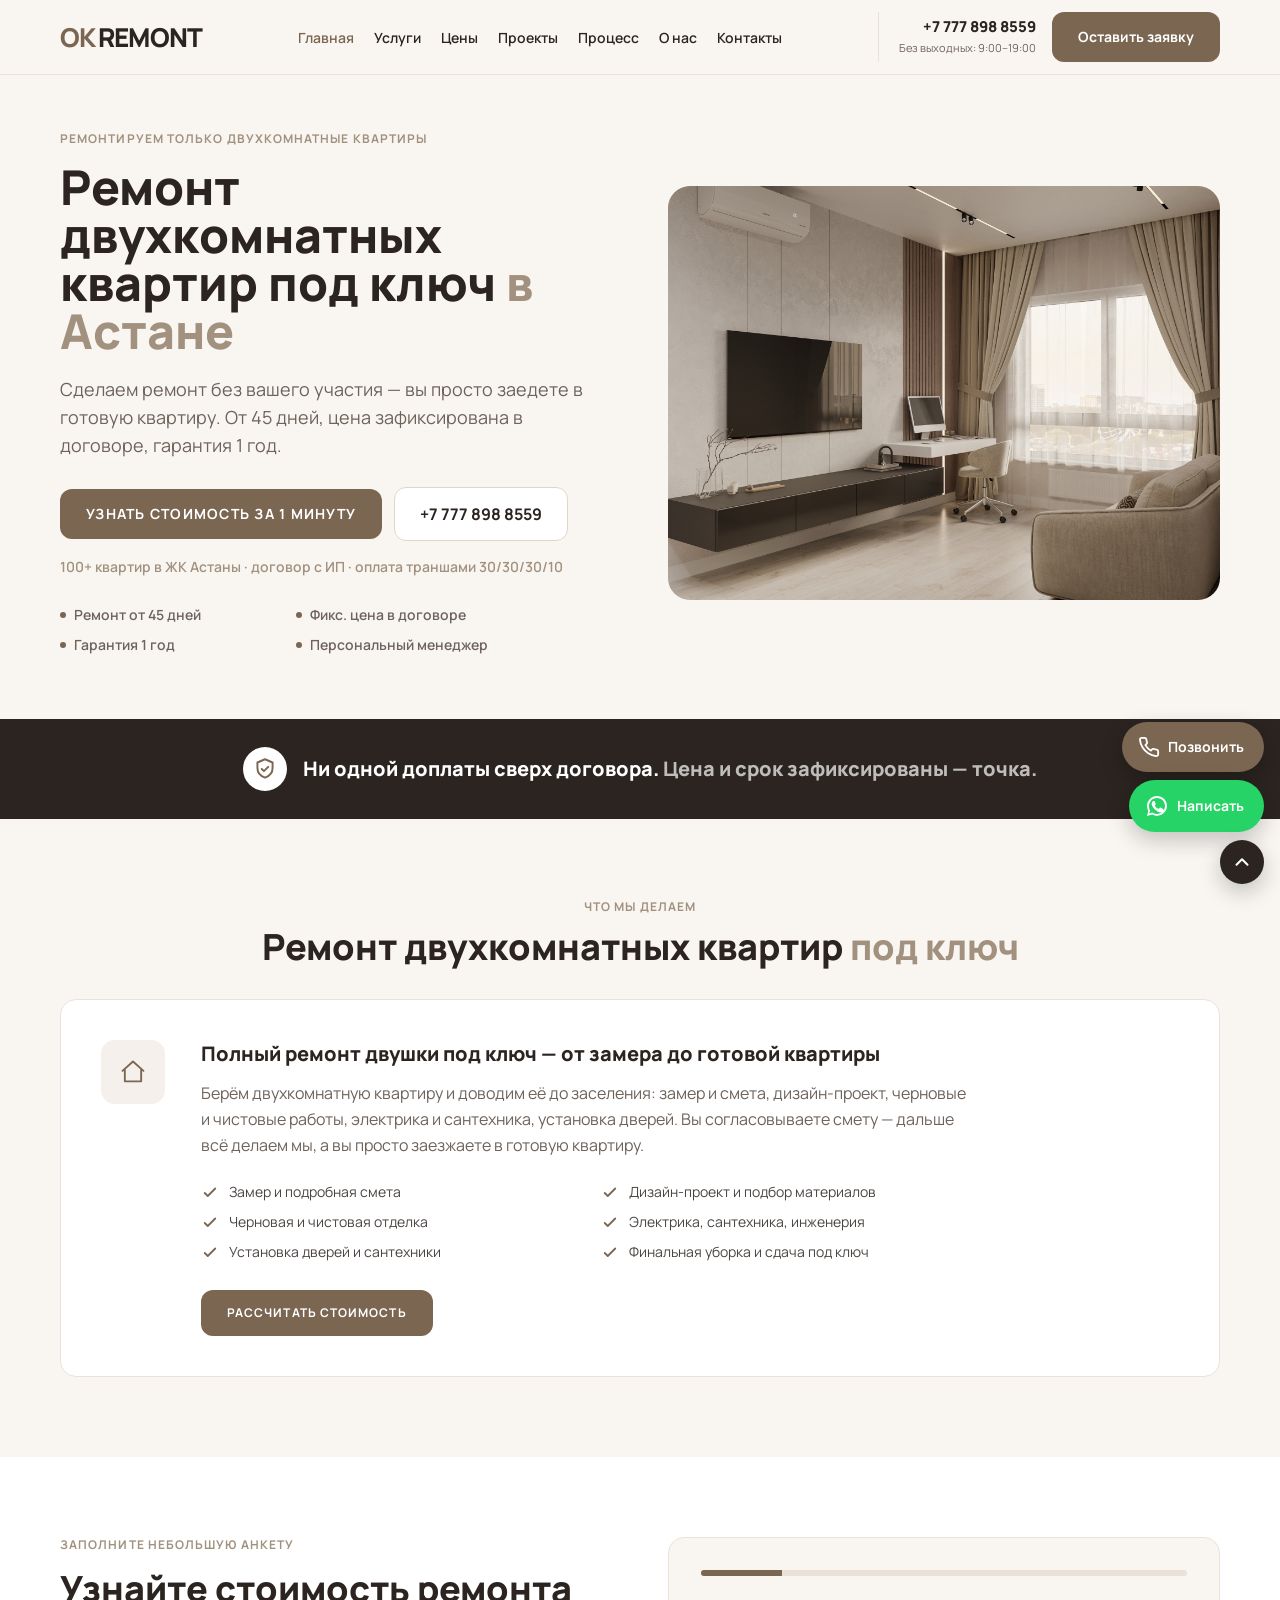
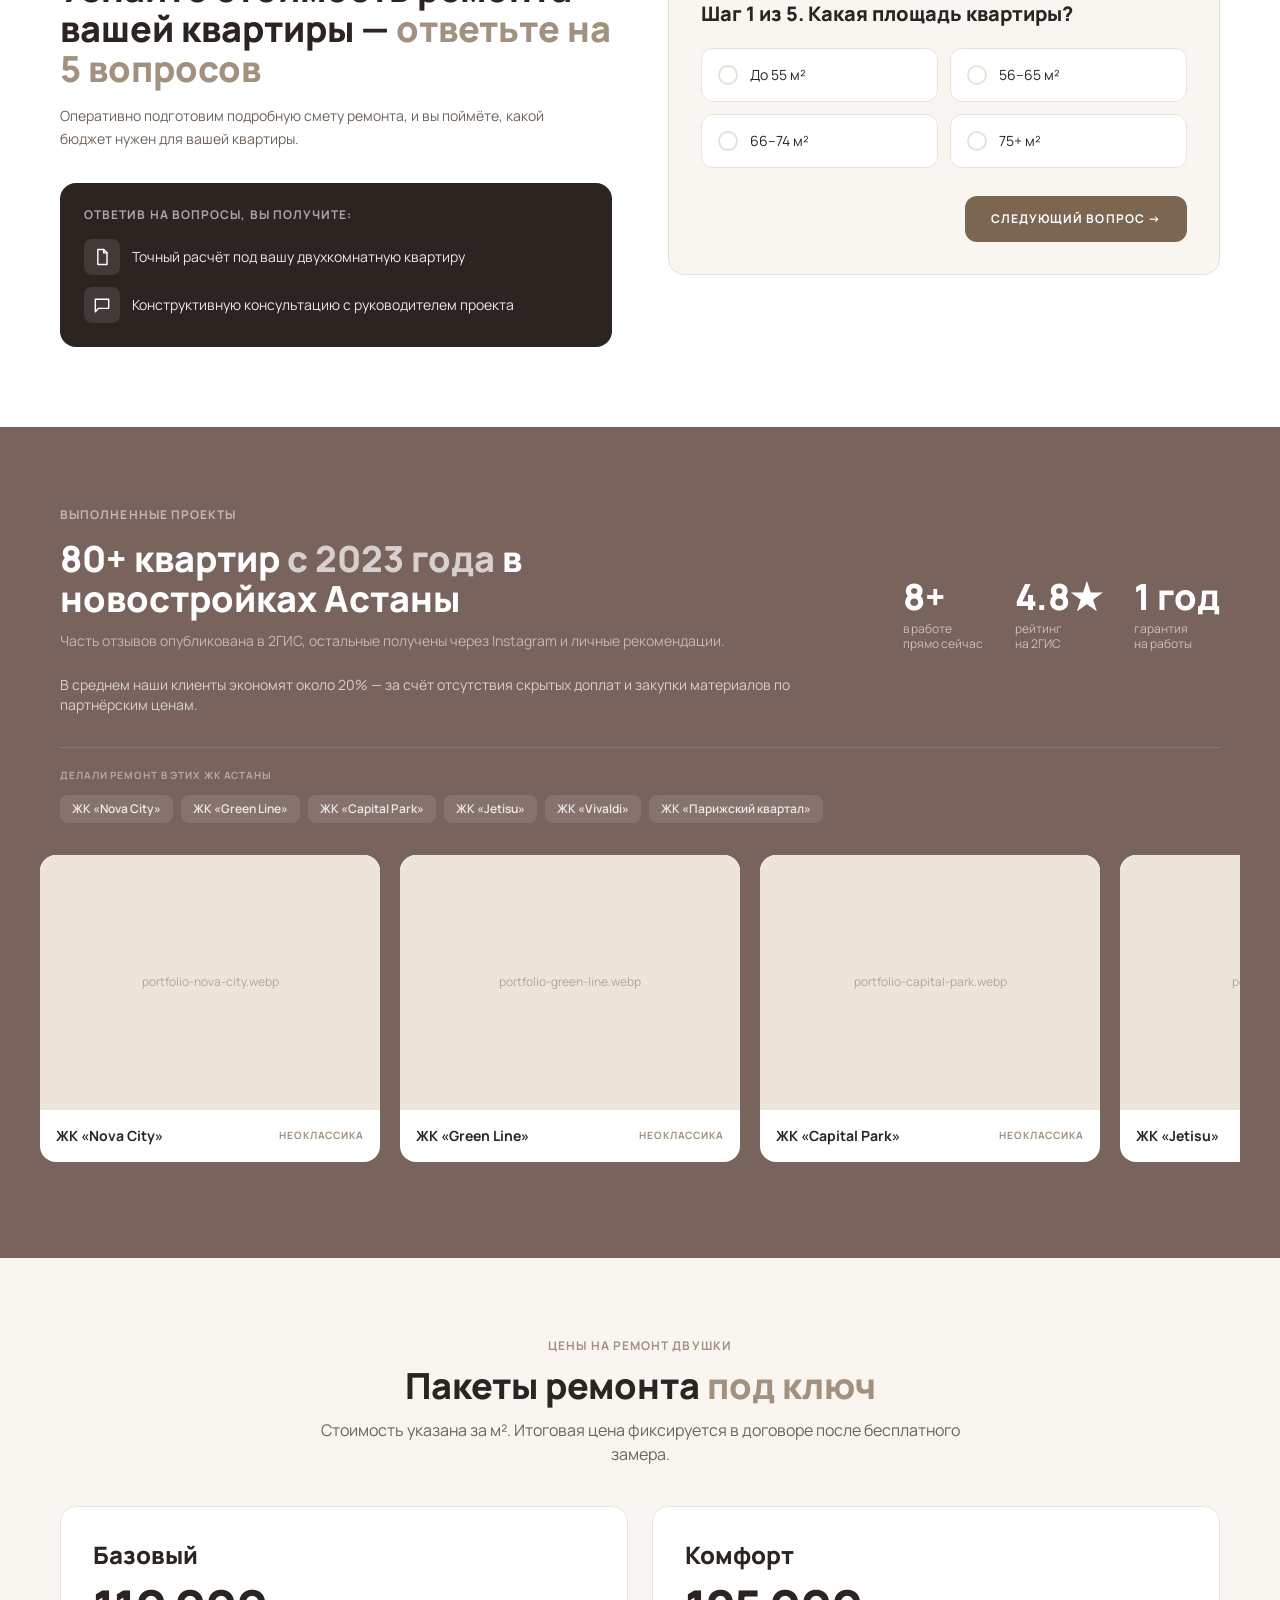
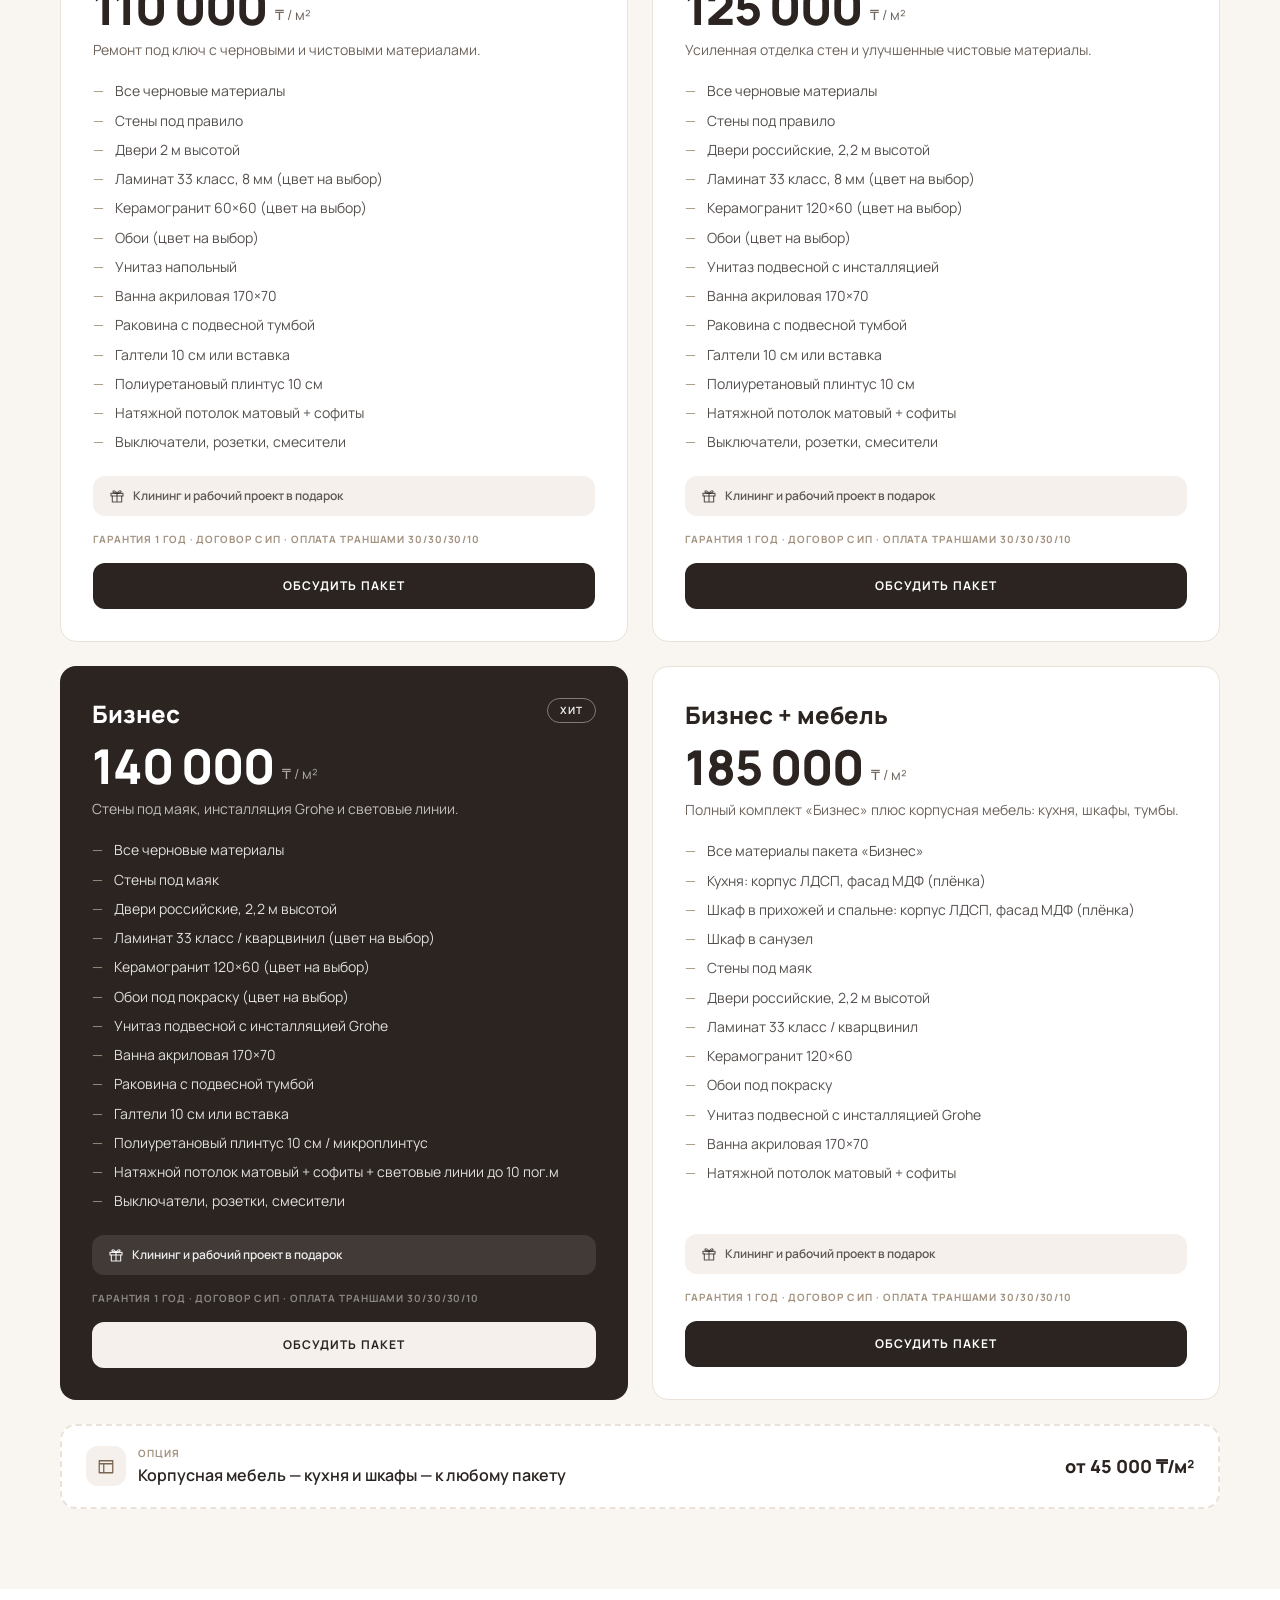
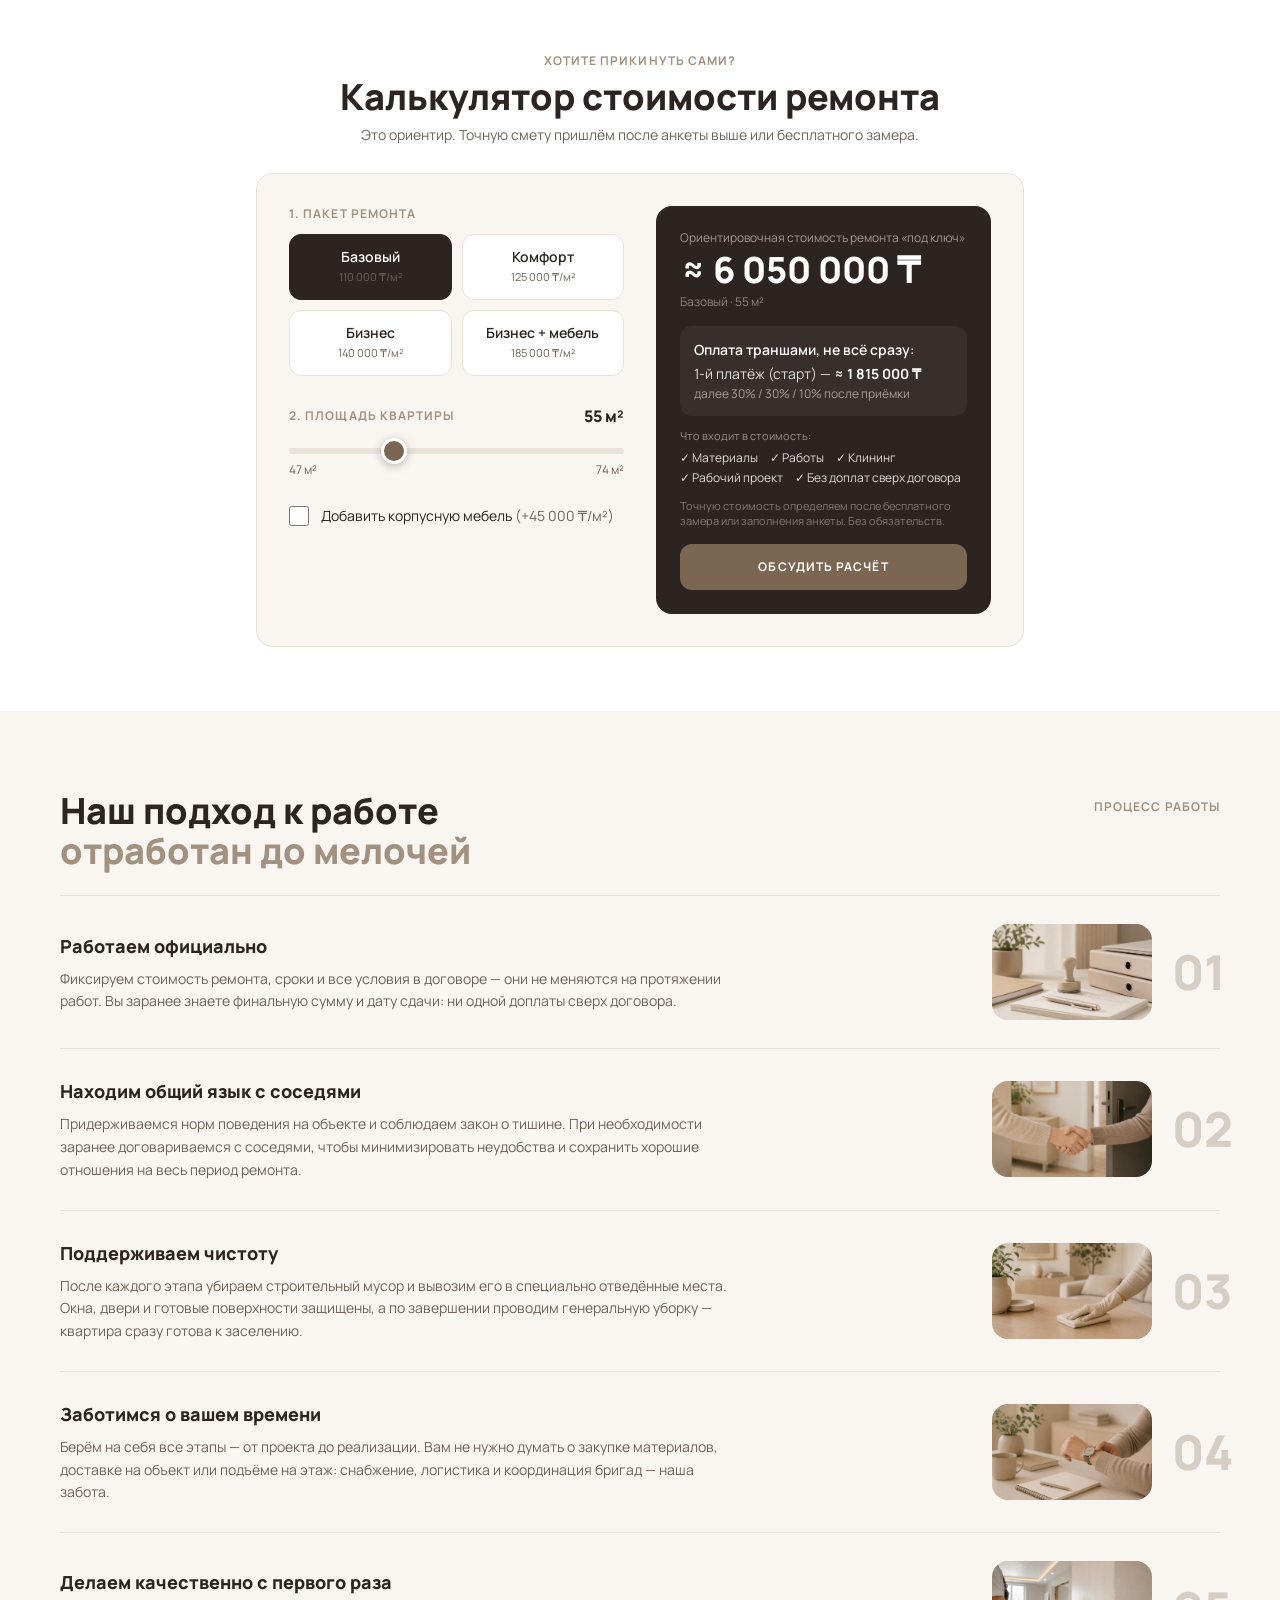
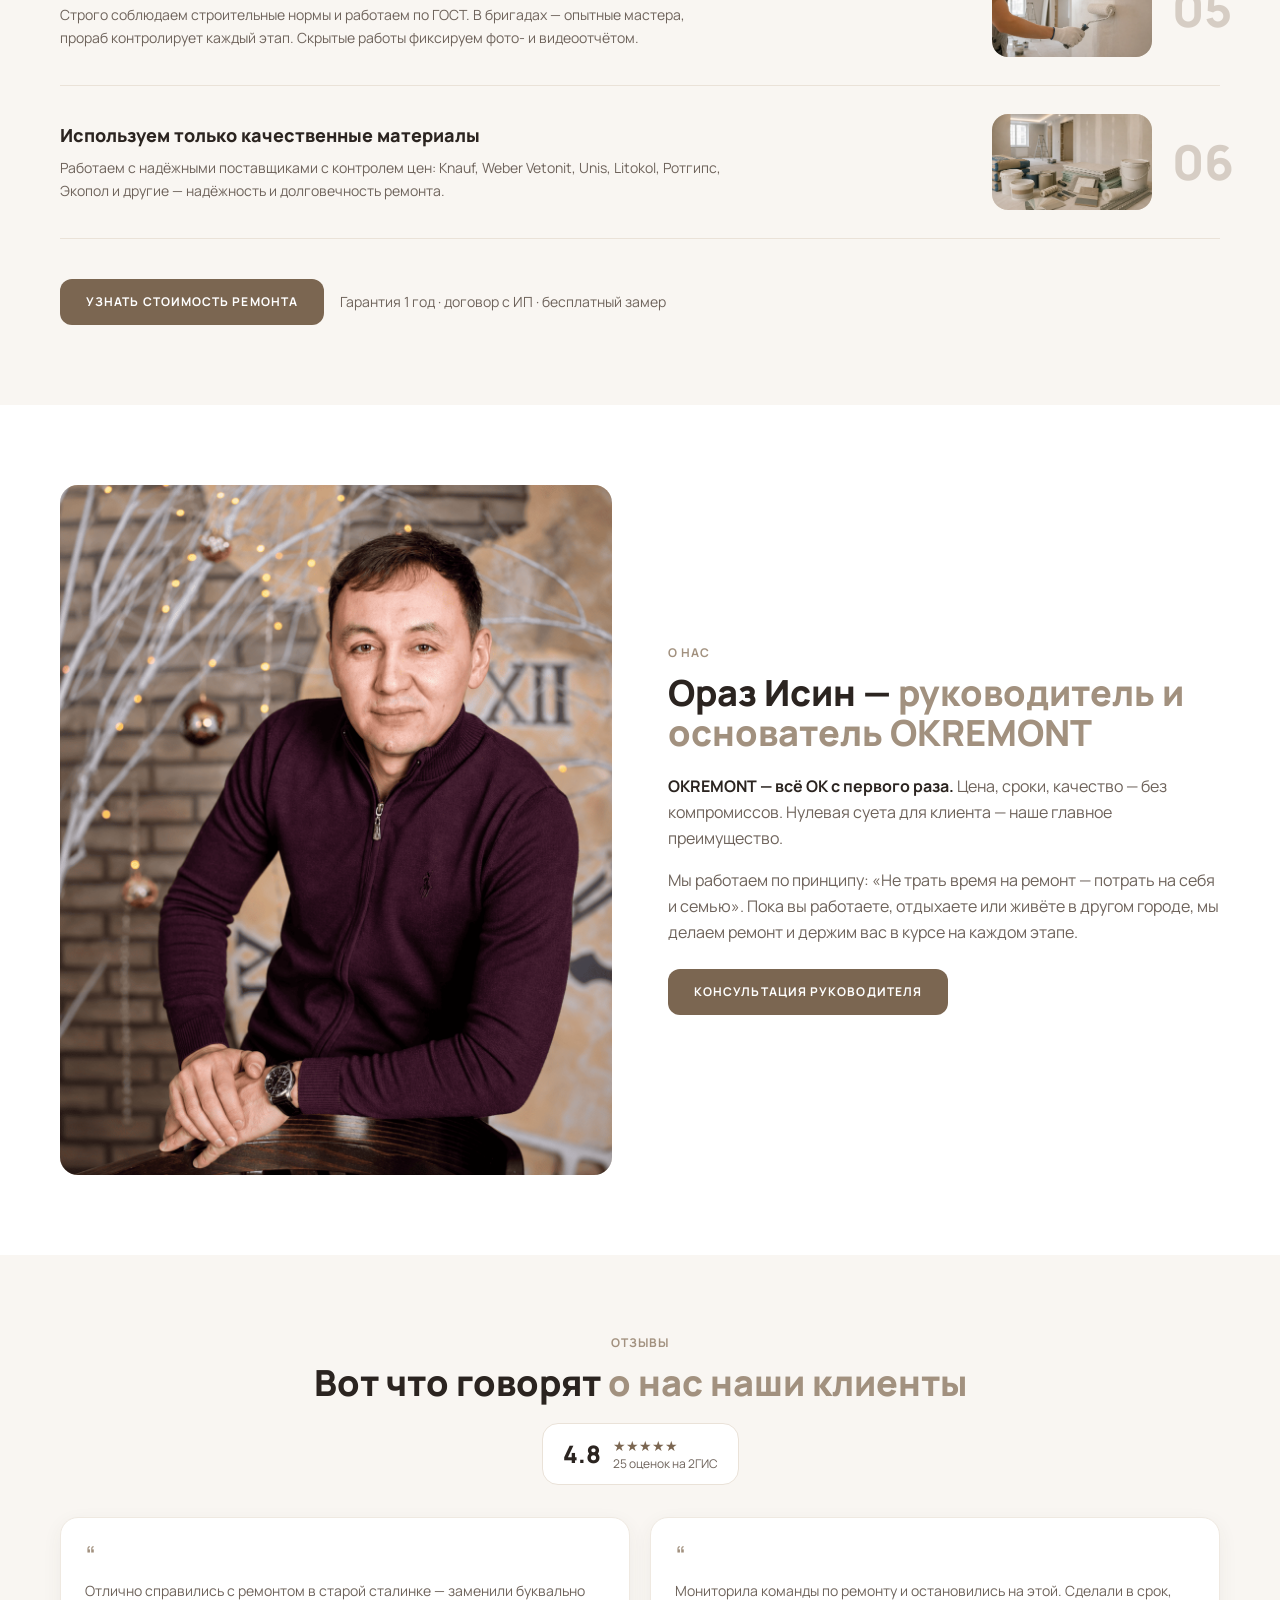
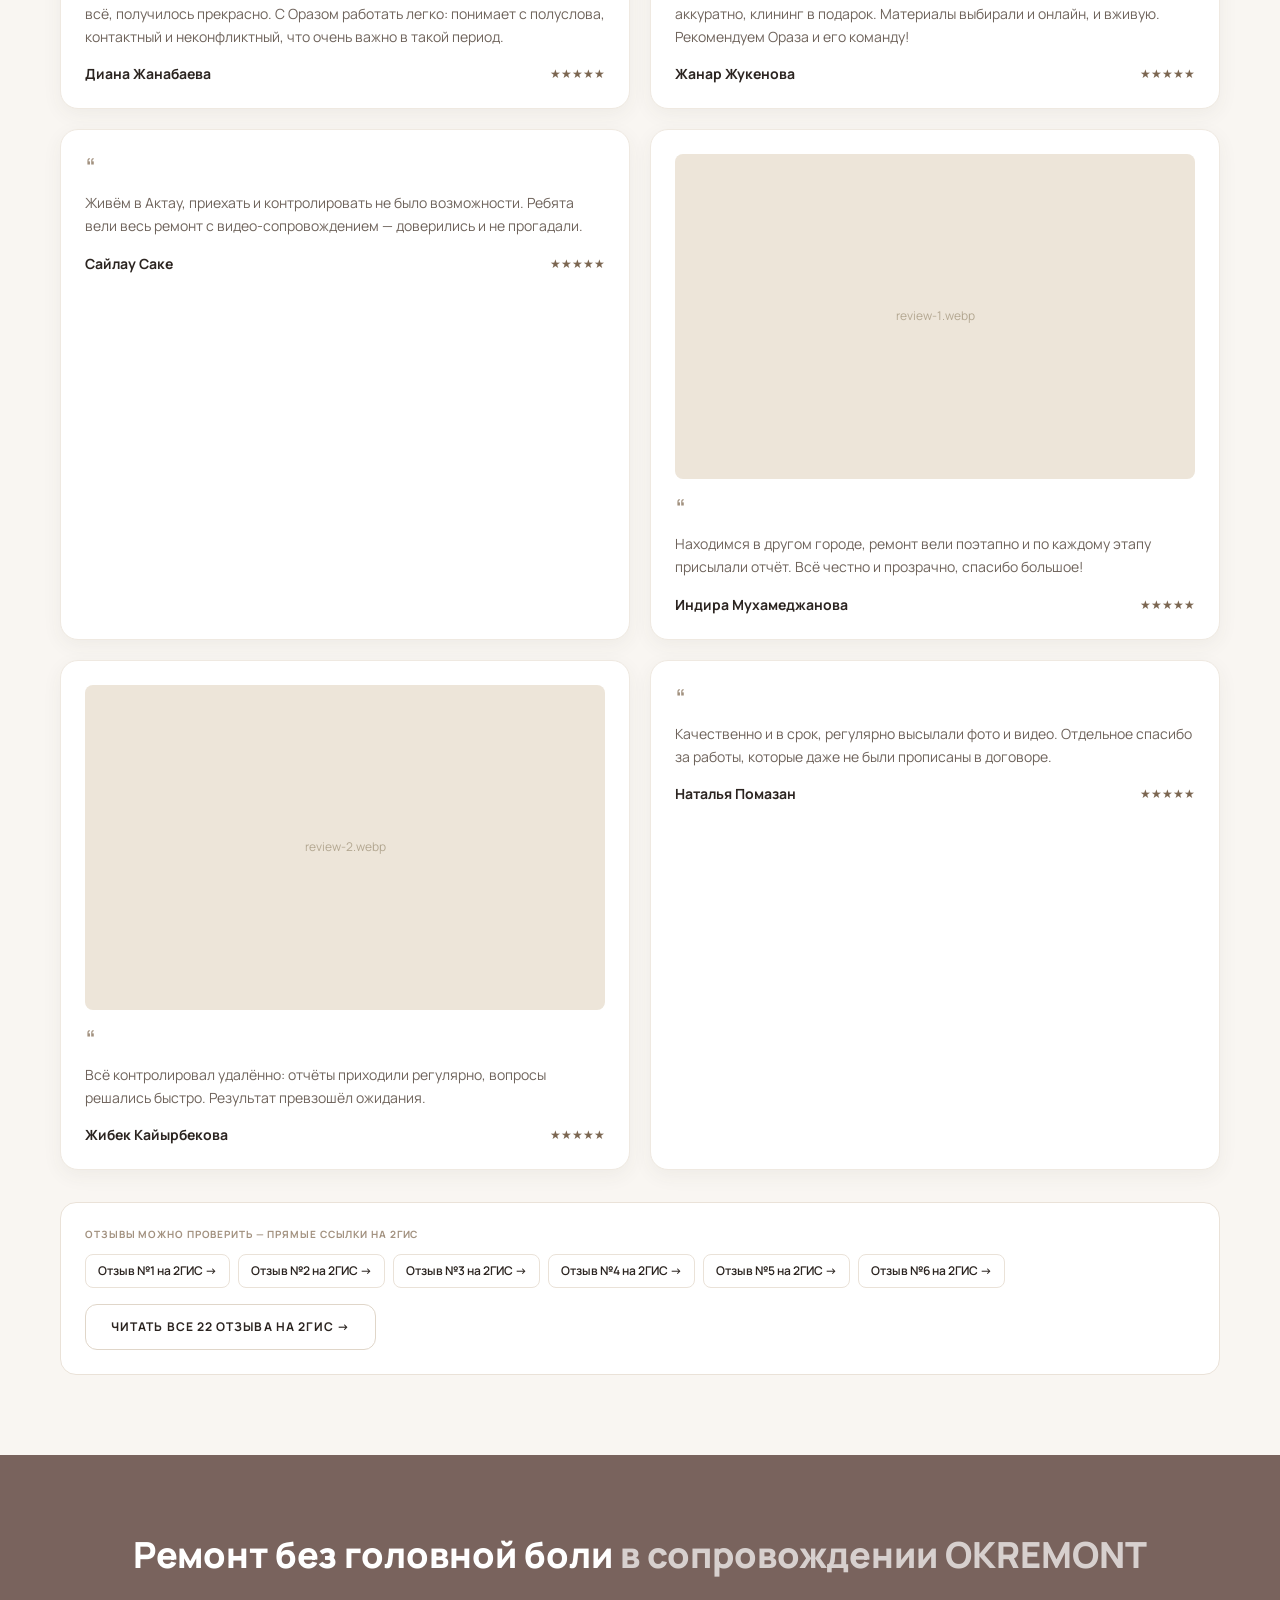
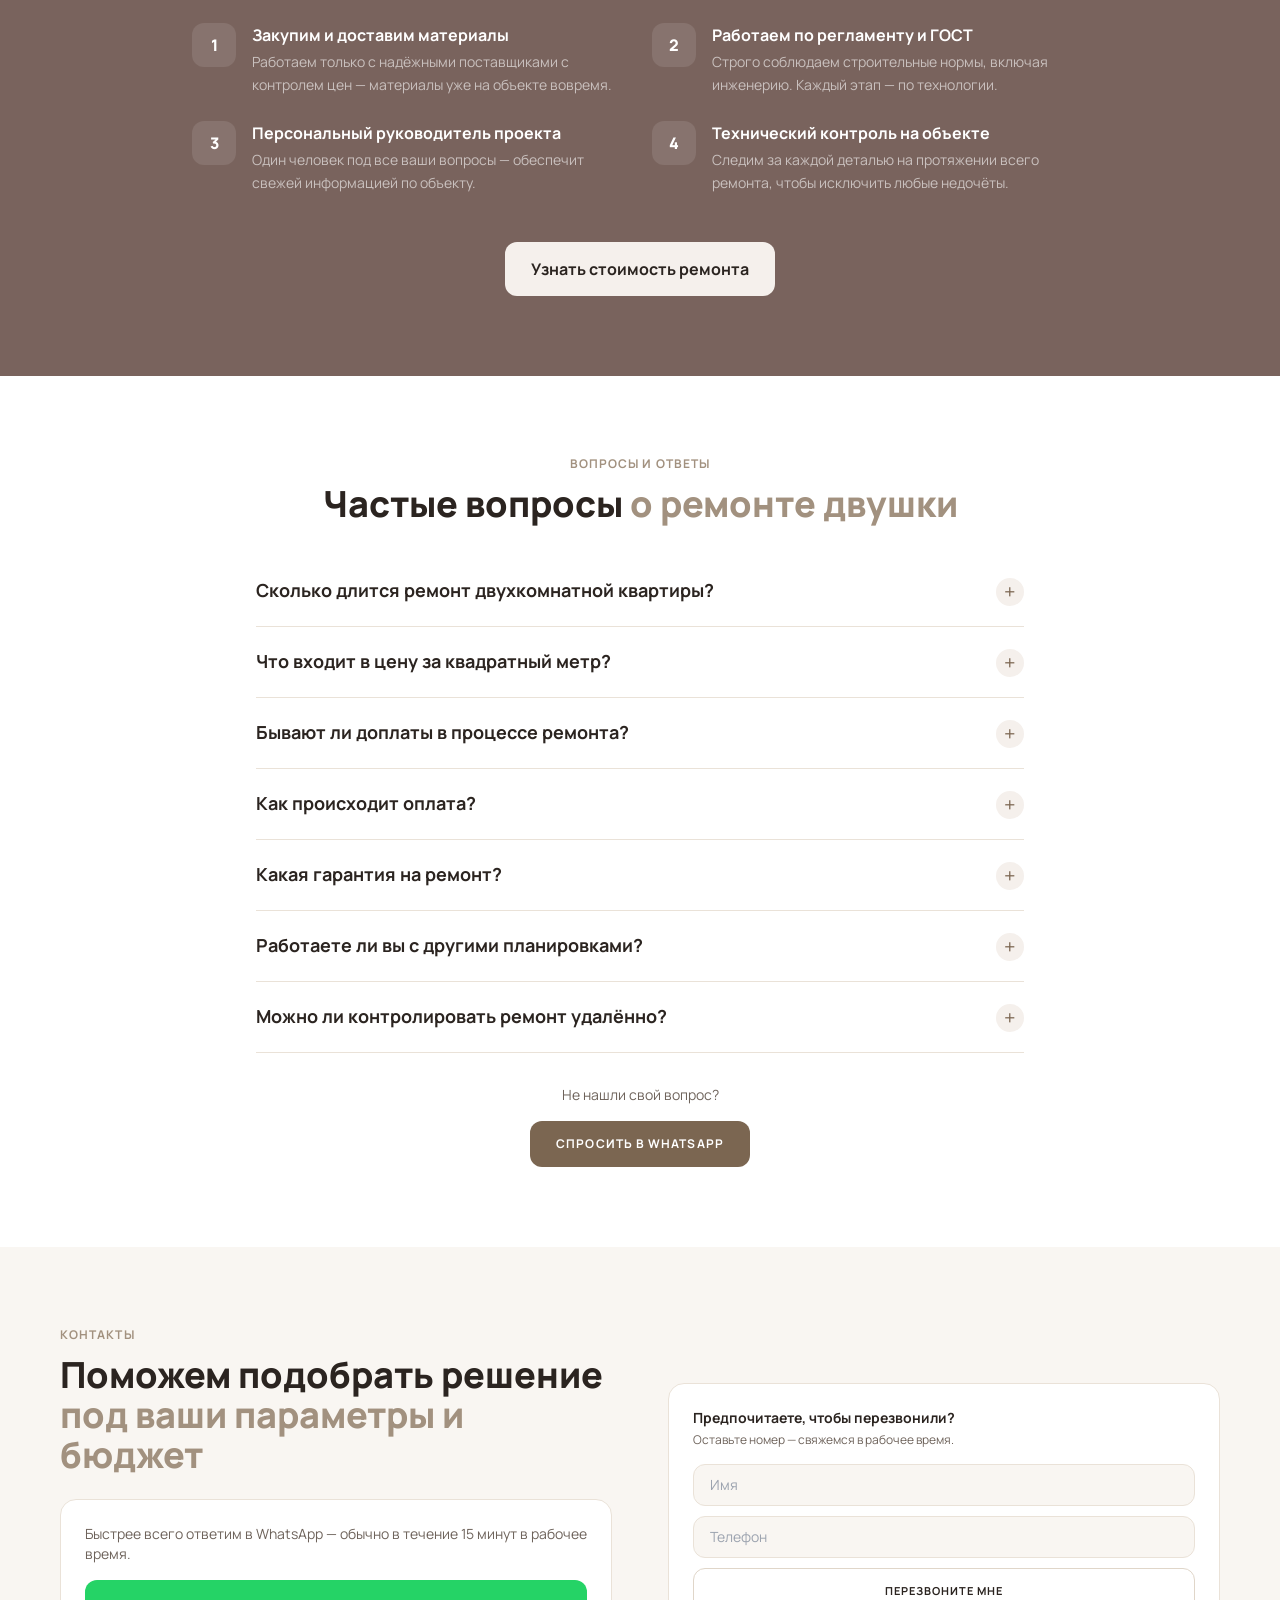
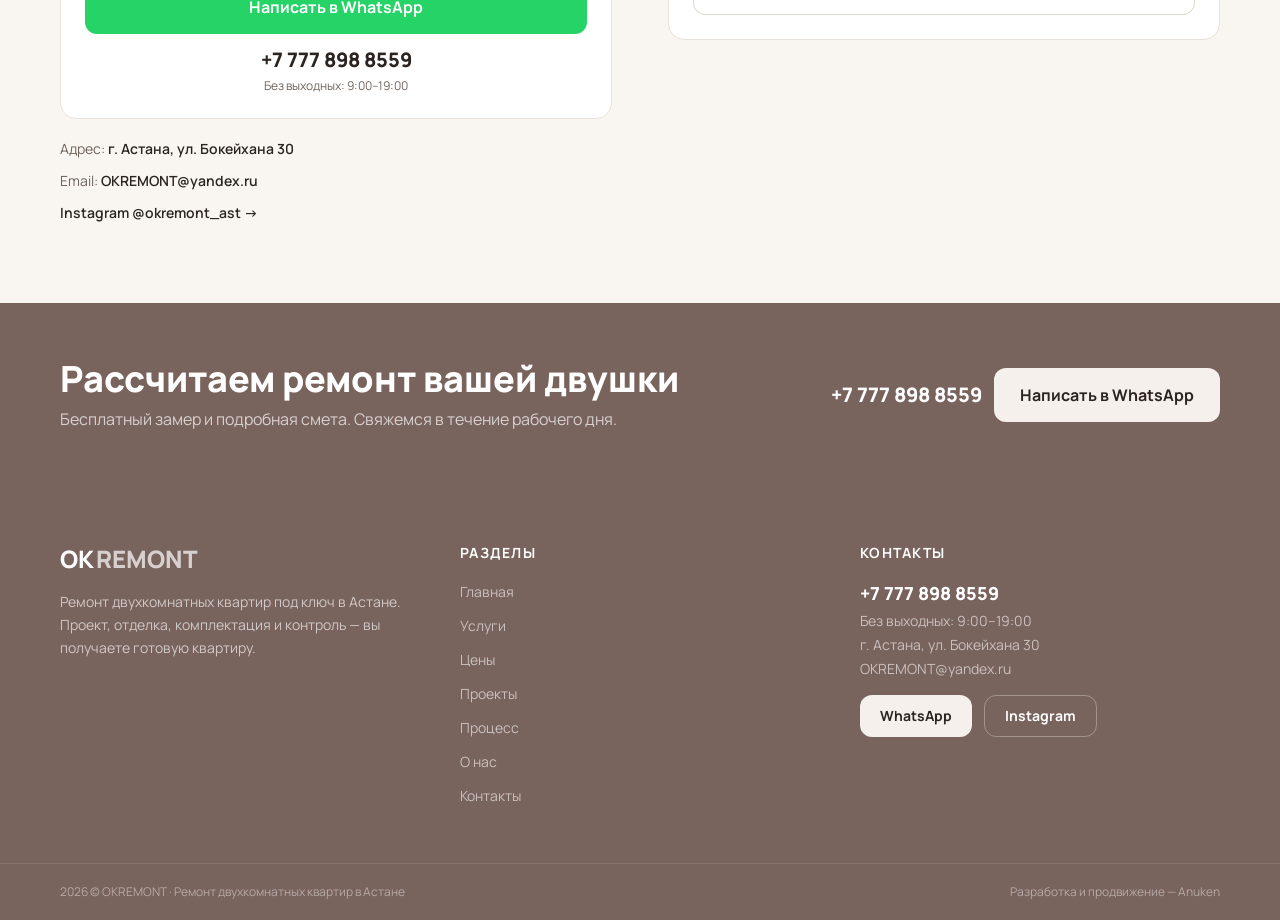
==== commit b9b6b9ac: "Update index.html" ====
--- a/index.html
+++ b/index.html
@@ -393,7 +393,7 @@
       <p class="text-body text-sm leading-relaxed mb-4">Находимся в другом городе, ремонт вели поэтапно и по каждому этапу присылали отчёт. Всё честно и прозрачно, спасибо большое!</p>
       <div class="flex items-center justify-between"><div class="font-bold text-ink text-sm">Индира Мухамеджанова</div><div class="text-accent text-xs">★★★★★</div></div></div><div class="card p-6"><div class="ph rounded-lg mb-4" style="aspect-ratio:16/10"><span class="lbl">review-2.webp</span><img src="images/review-2.webp" alt="Результат ремонта — отзыв клиента" loading="lazy" onerror="this.remove()"></div><div class="text-taupe text-3xl leading-none mb-2">“</div>
       <p class="text-body text-sm leading-relaxed mb-4">Всё контролировал удалённо: отчёты приходили регулярно, вопросы решались быстро. Результат превзошёл ожидания.</p>
-      <div class="flex items-center justify-between"><div class="font-bold text-ink text-sm">Арман Тлеубаев</div><div class="text-accent text-xs">★★★★★</div></div></div><div class="card p-6"><div class="text-taupe text-3xl leading-none mb-2">“</div>
+      <div class="flex items-center justify-between"><div class="font-bold text-ink text-sm">Жибек Кайырбекова</div><div class="text-accent text-xs">★★★★★</div></div></div><div class="card p-6"><div class="text-taupe text-3xl leading-none mb-2">“</div>
       <p class="text-body text-sm leading-relaxed mb-4">Качественно и в срок, регулярно высылали фото и видео. Отдельное спасибо за работы, которые даже не были прописаны в договоре.</p>
       <div class="flex items-center justify-between"><div class="font-bold text-ink text-sm">Наталья Помазан</div><div class="text-accent text-xs">★★★★★</div></div></div></div>
     <div class="mt-8 bg-white border border-line rounded-2xl p-5 md:p-6">
@@ -556,4 +556,4 @@
 })();
 </script>
 </body>
-</html>+</html>
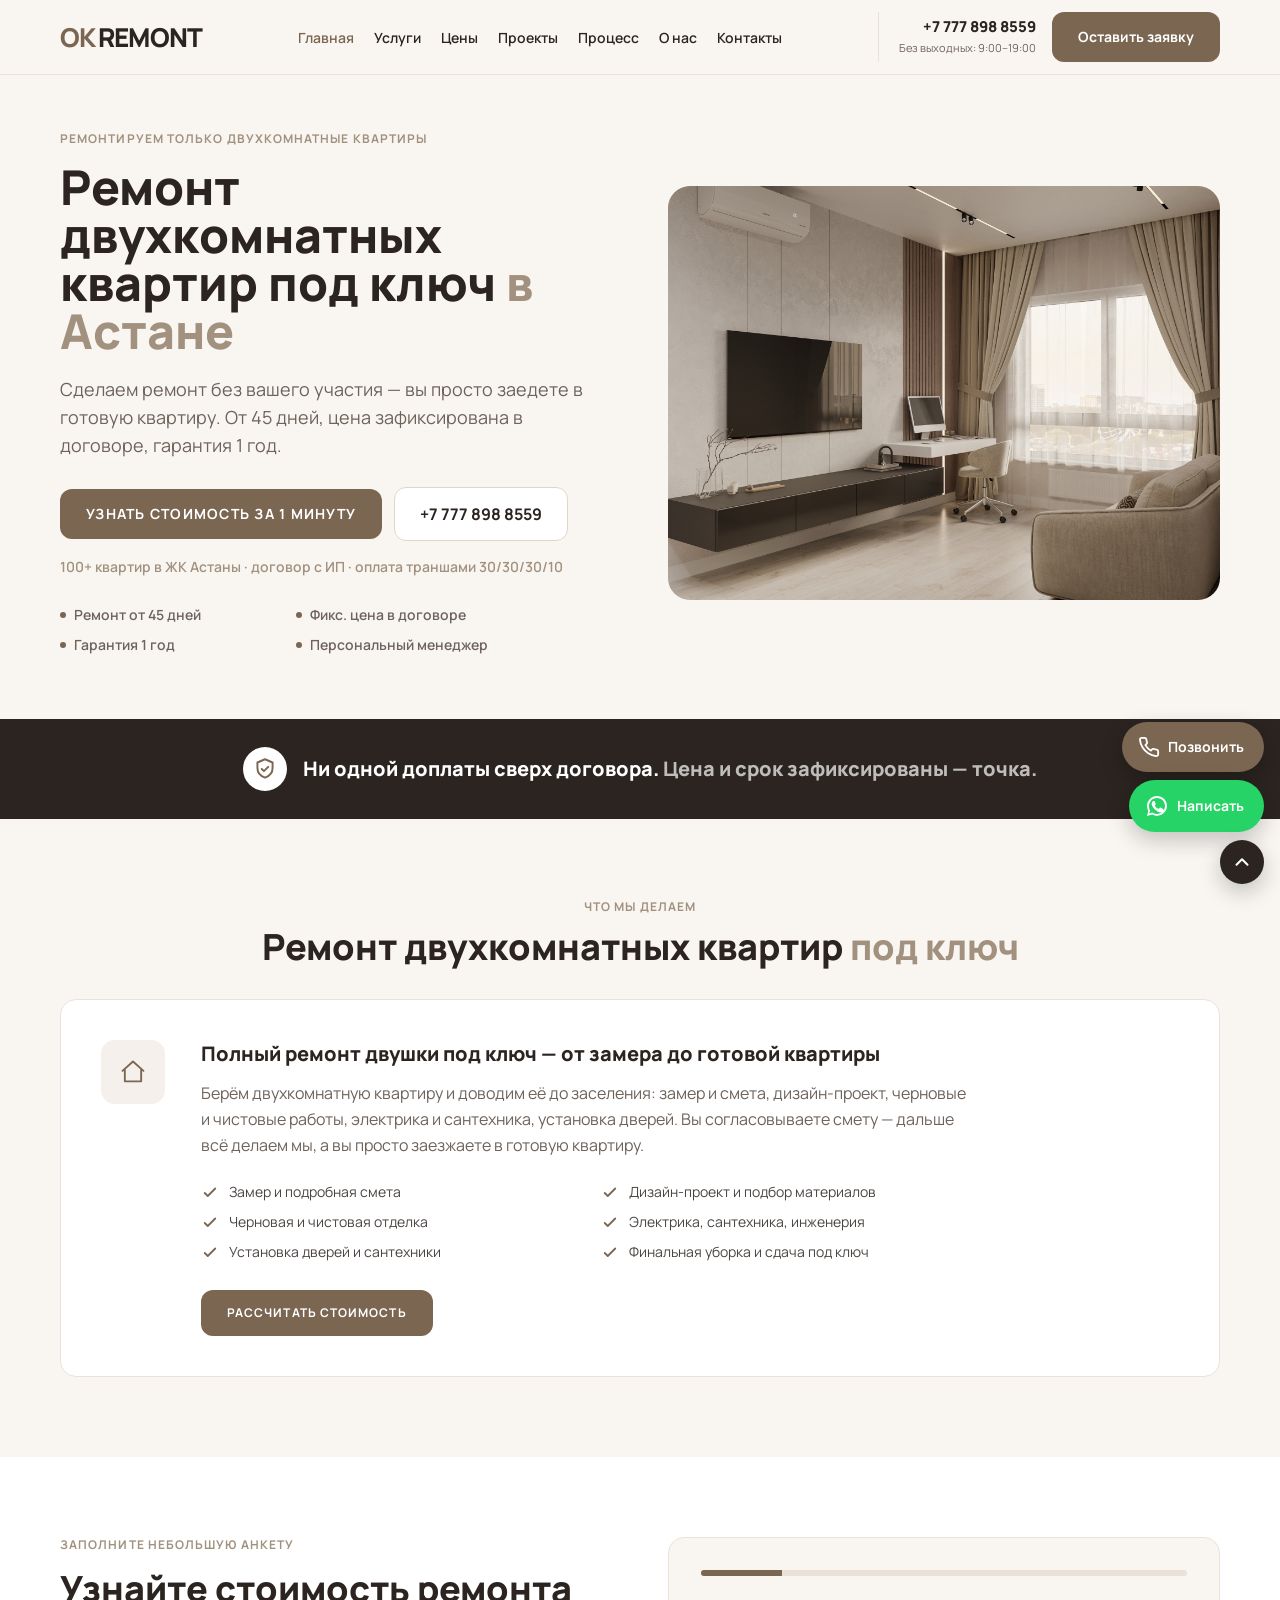
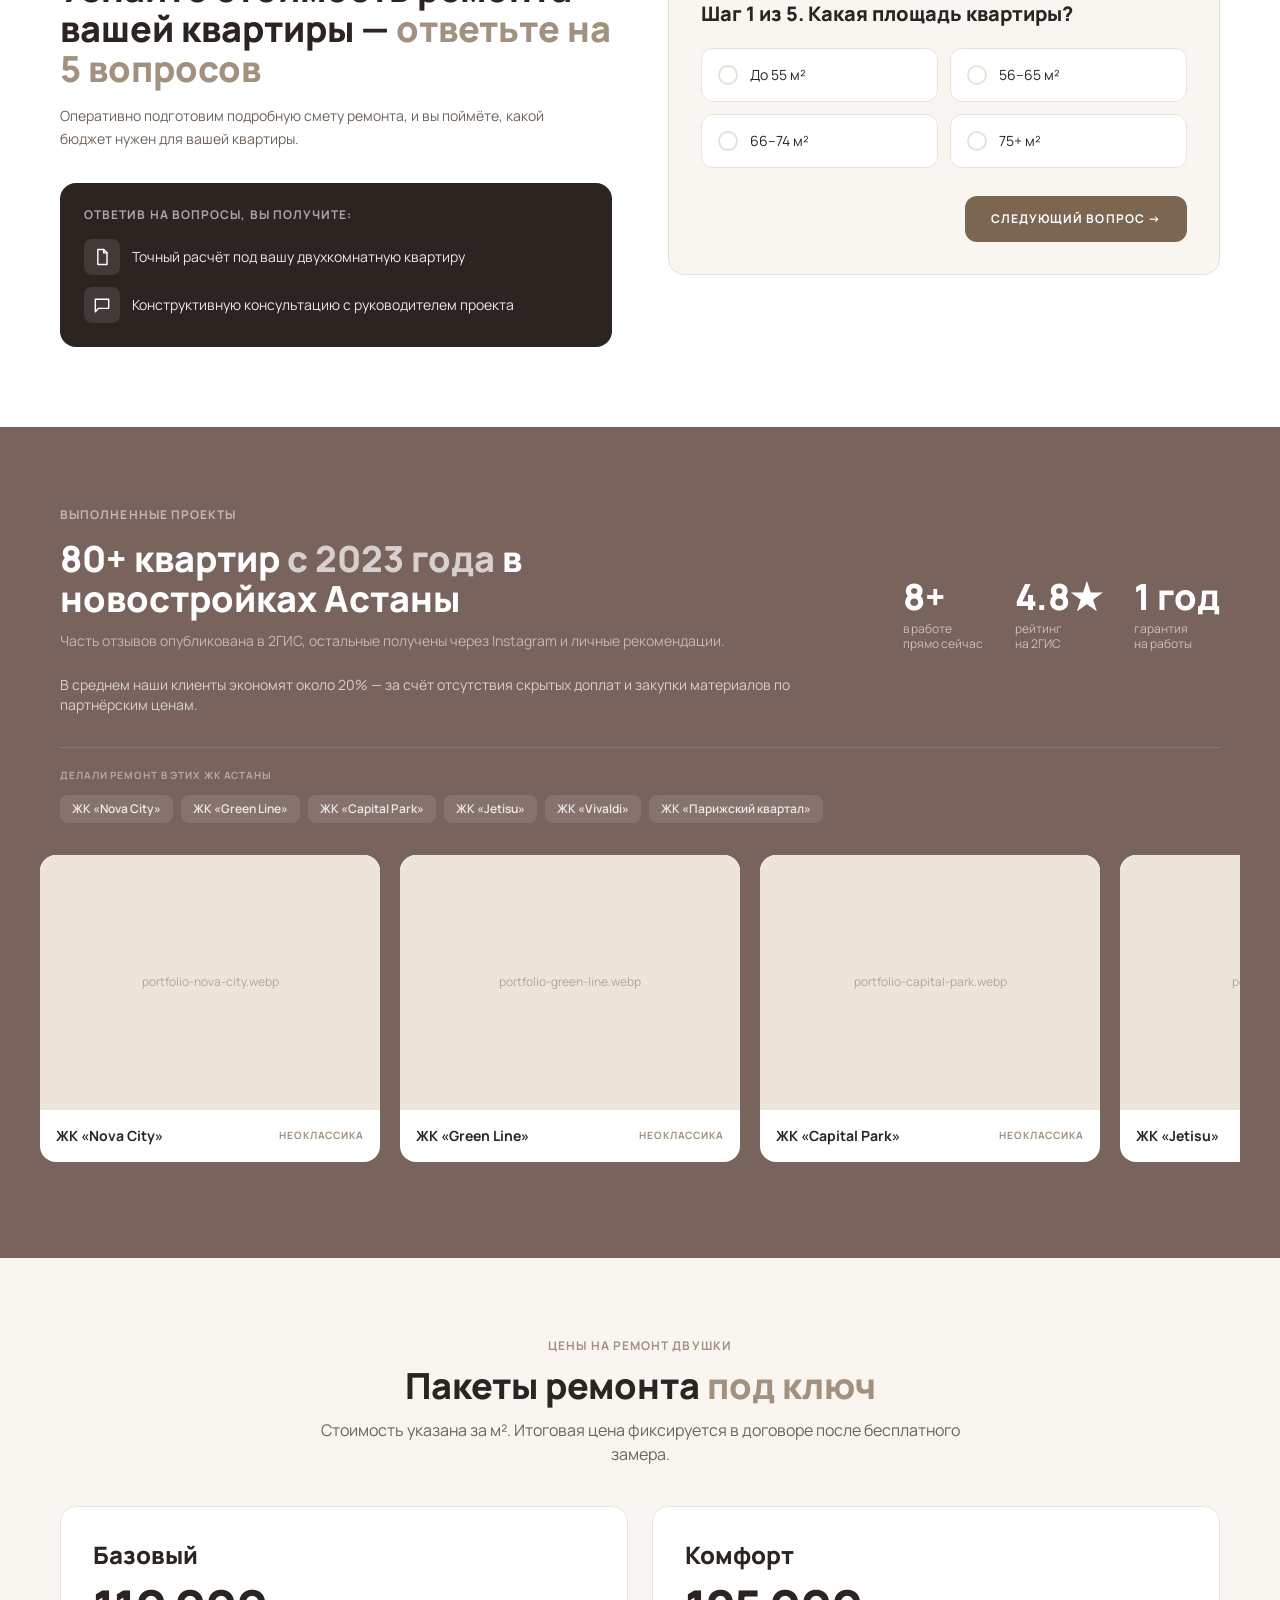
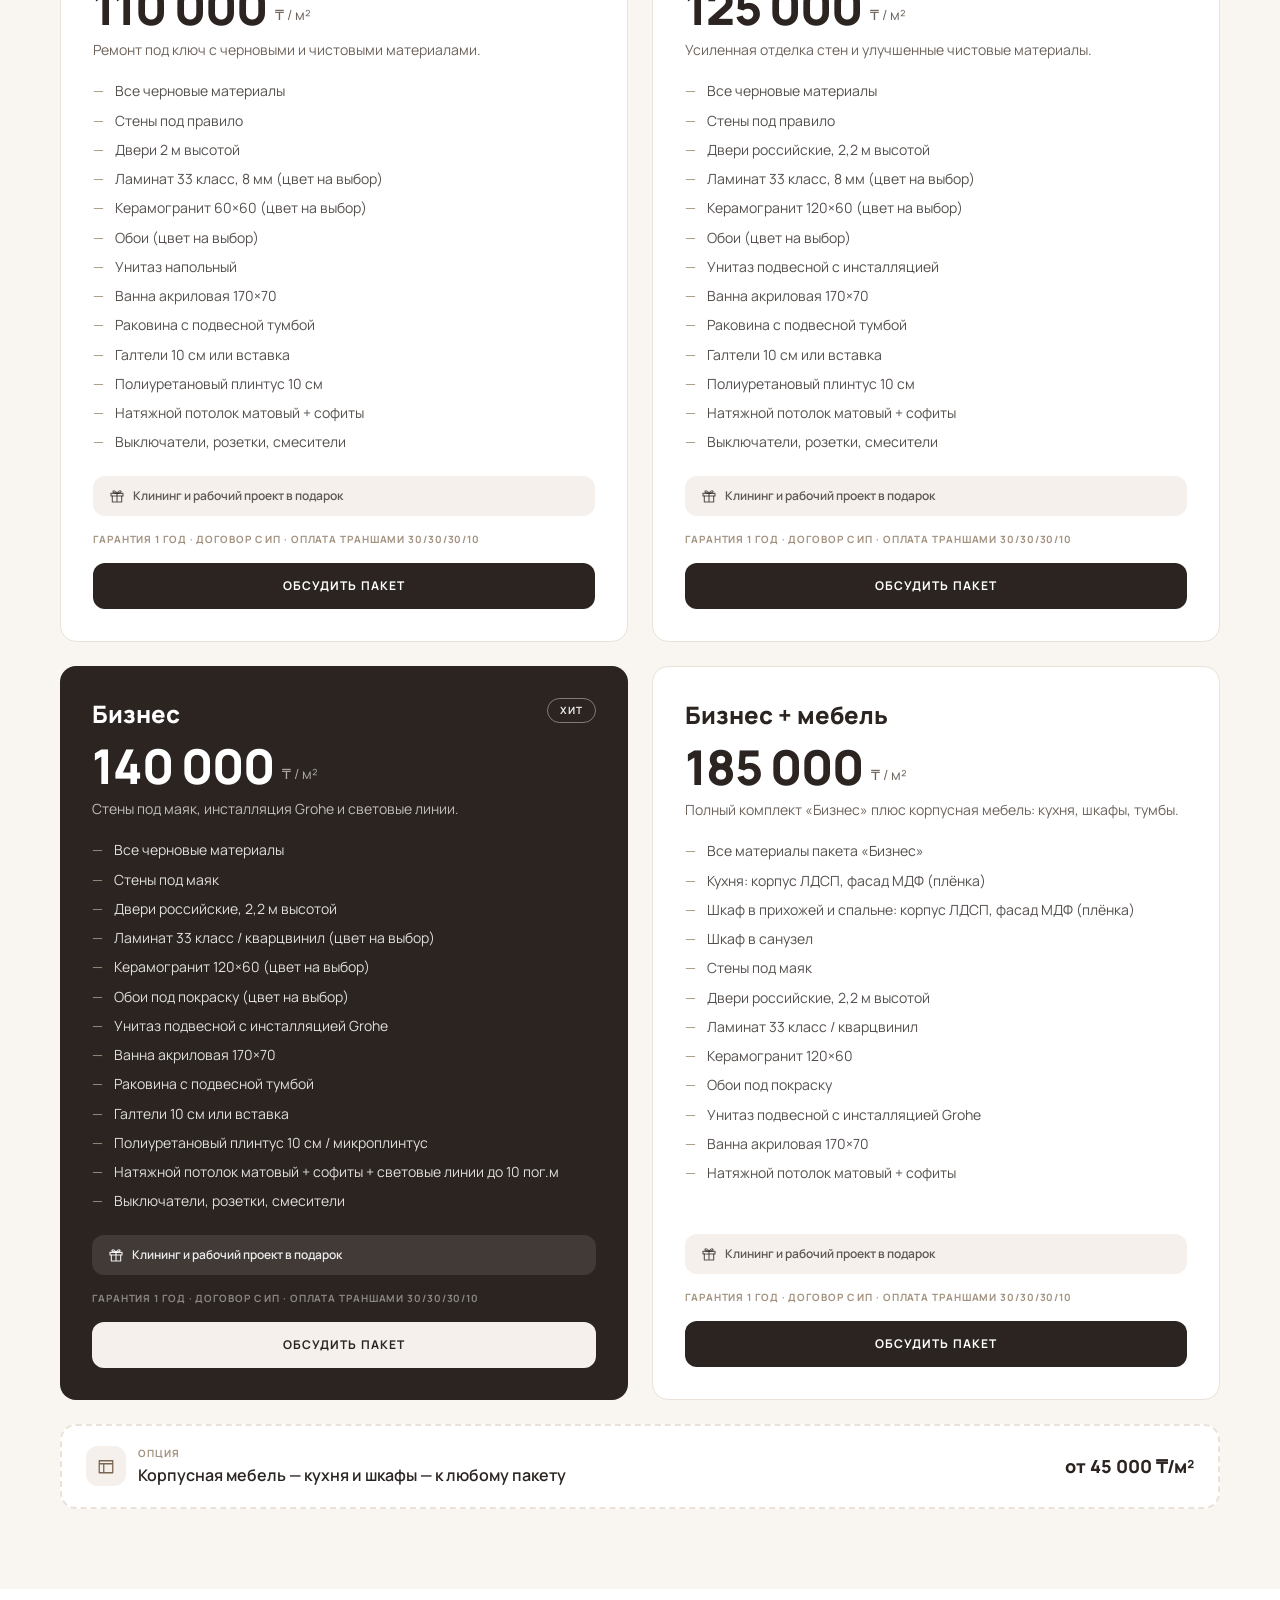
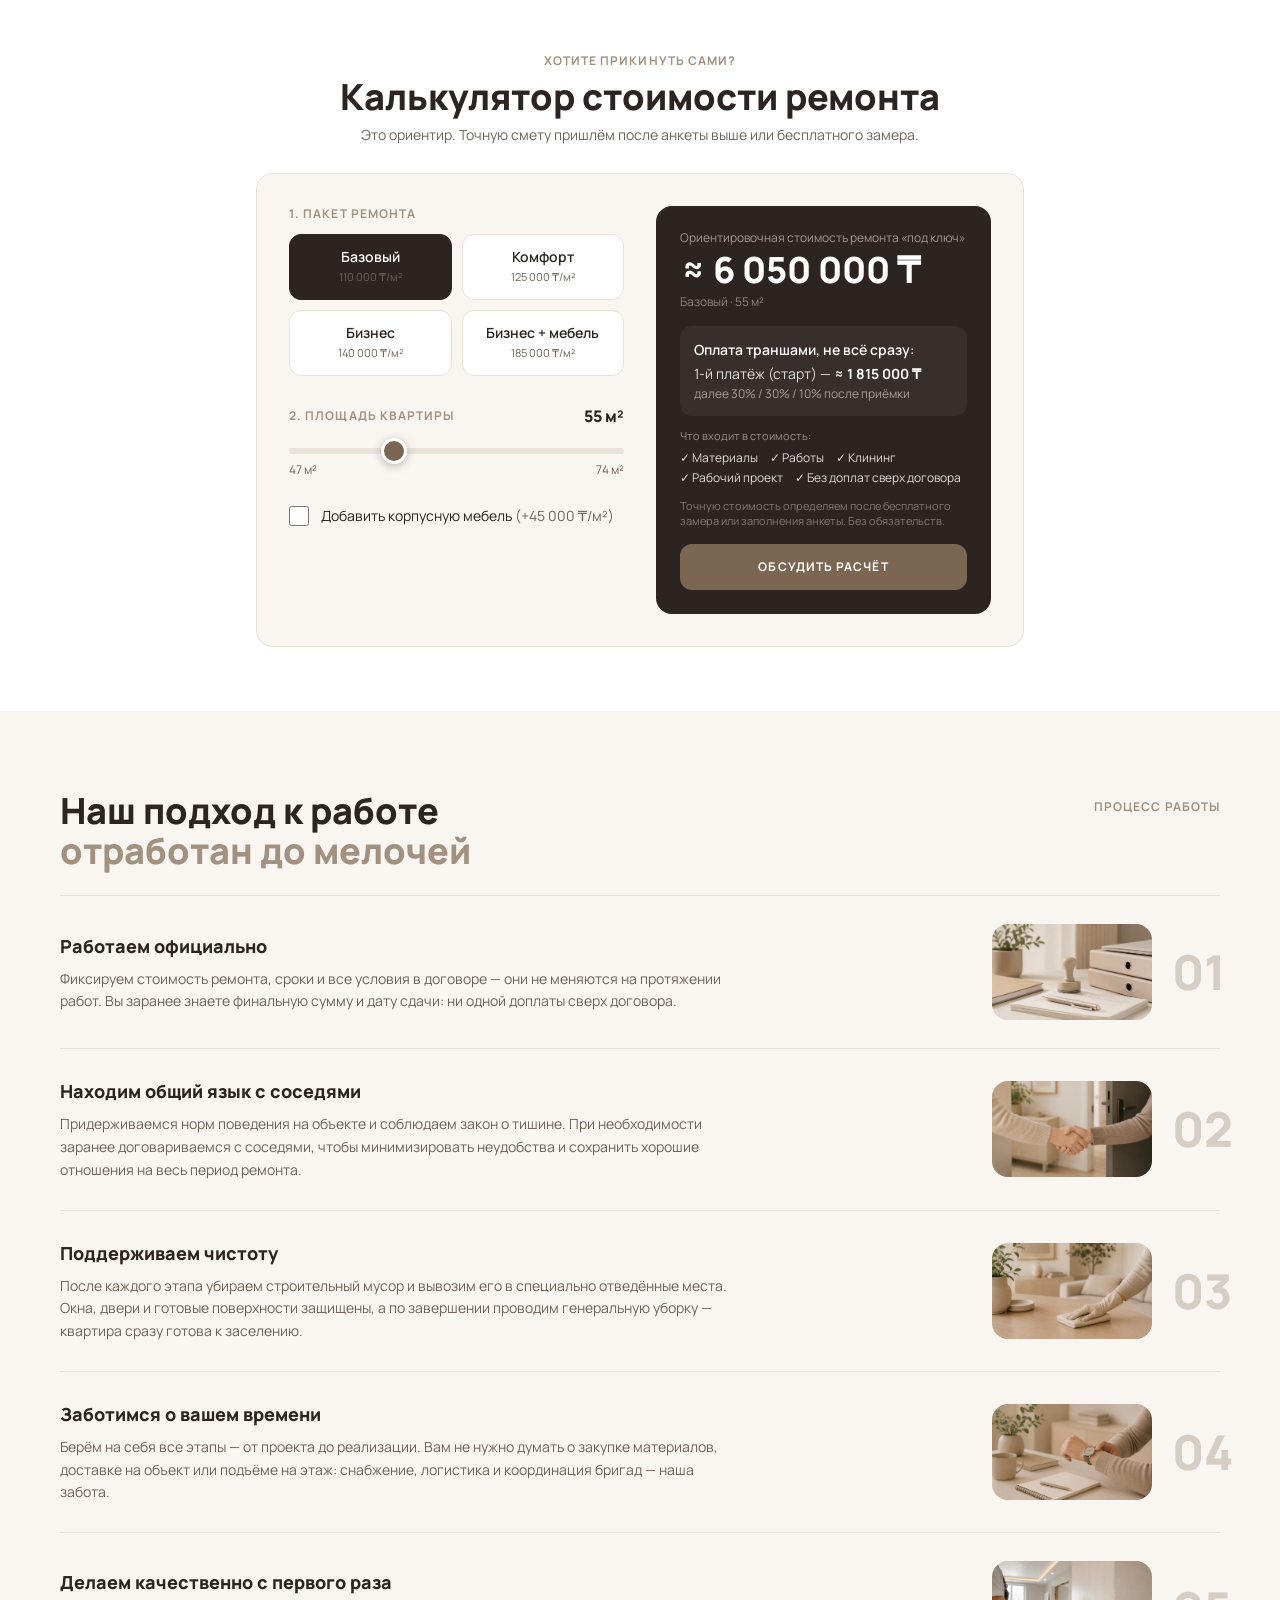
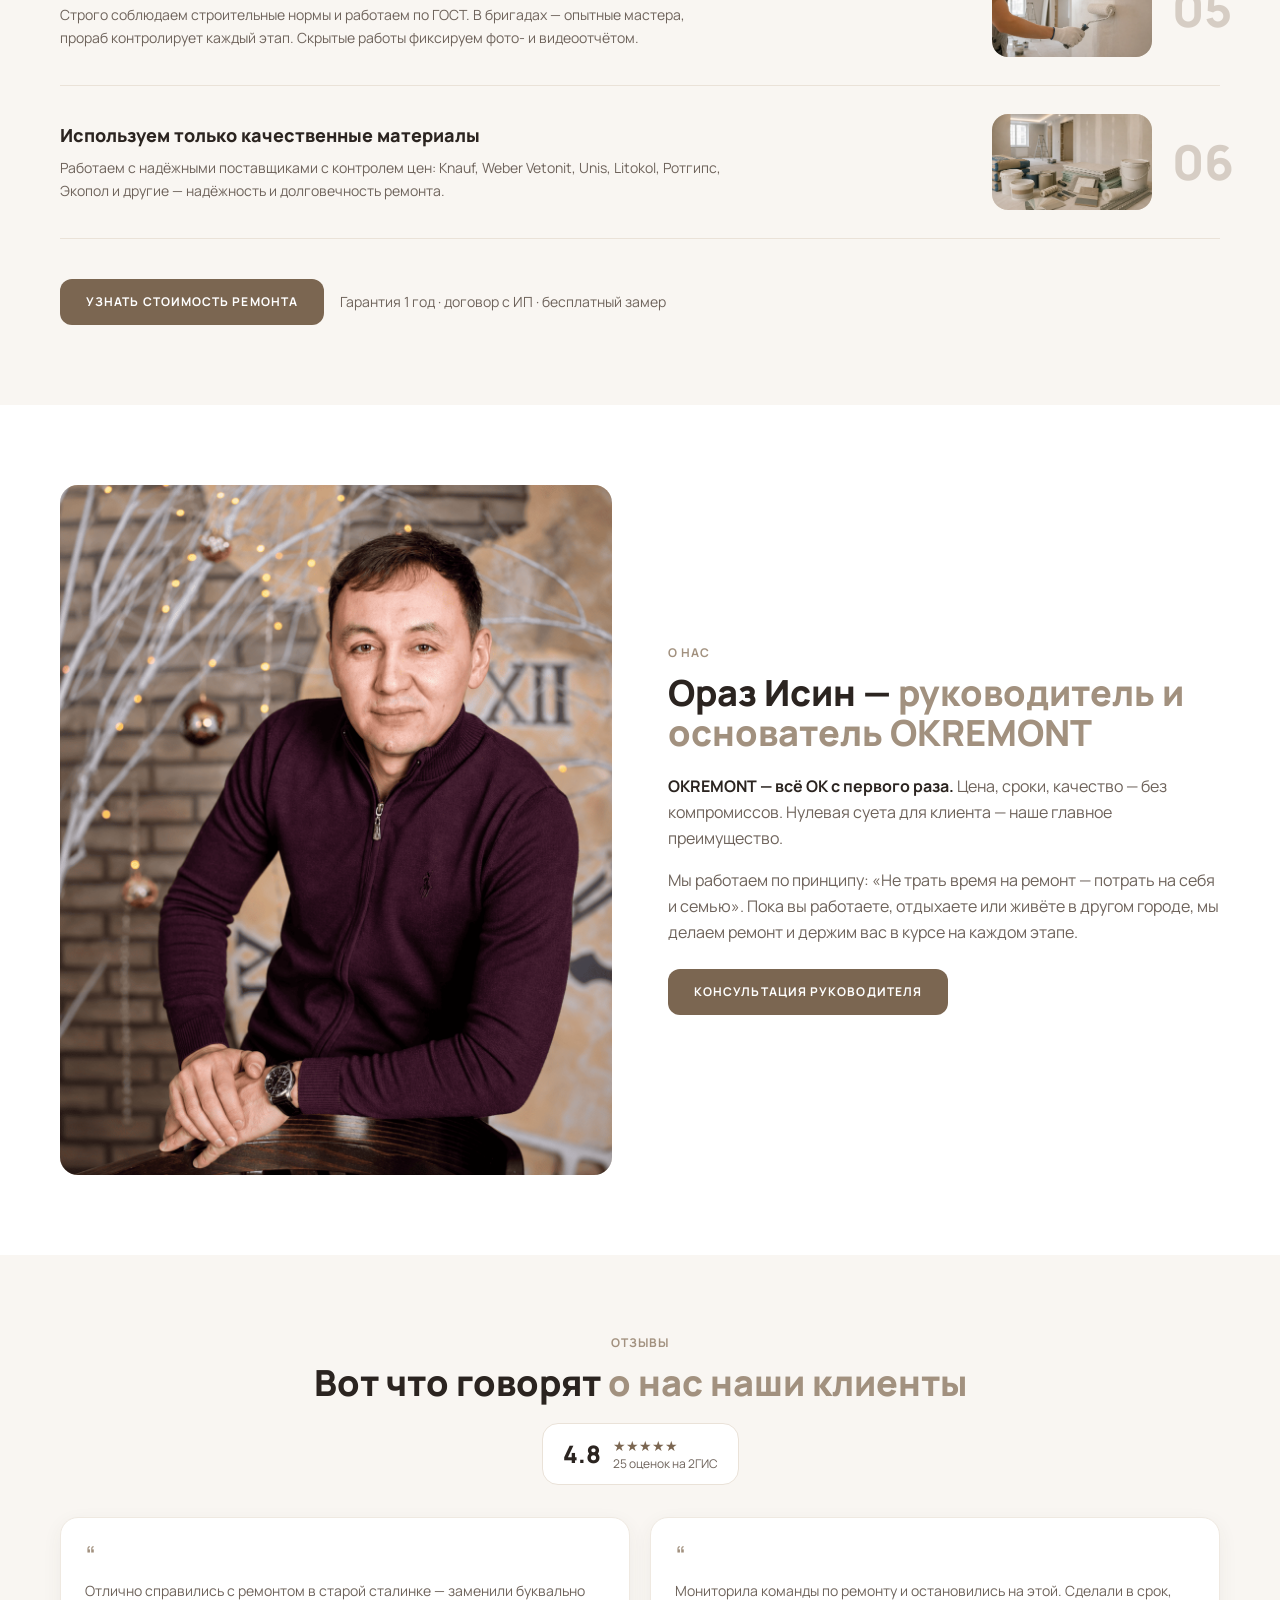
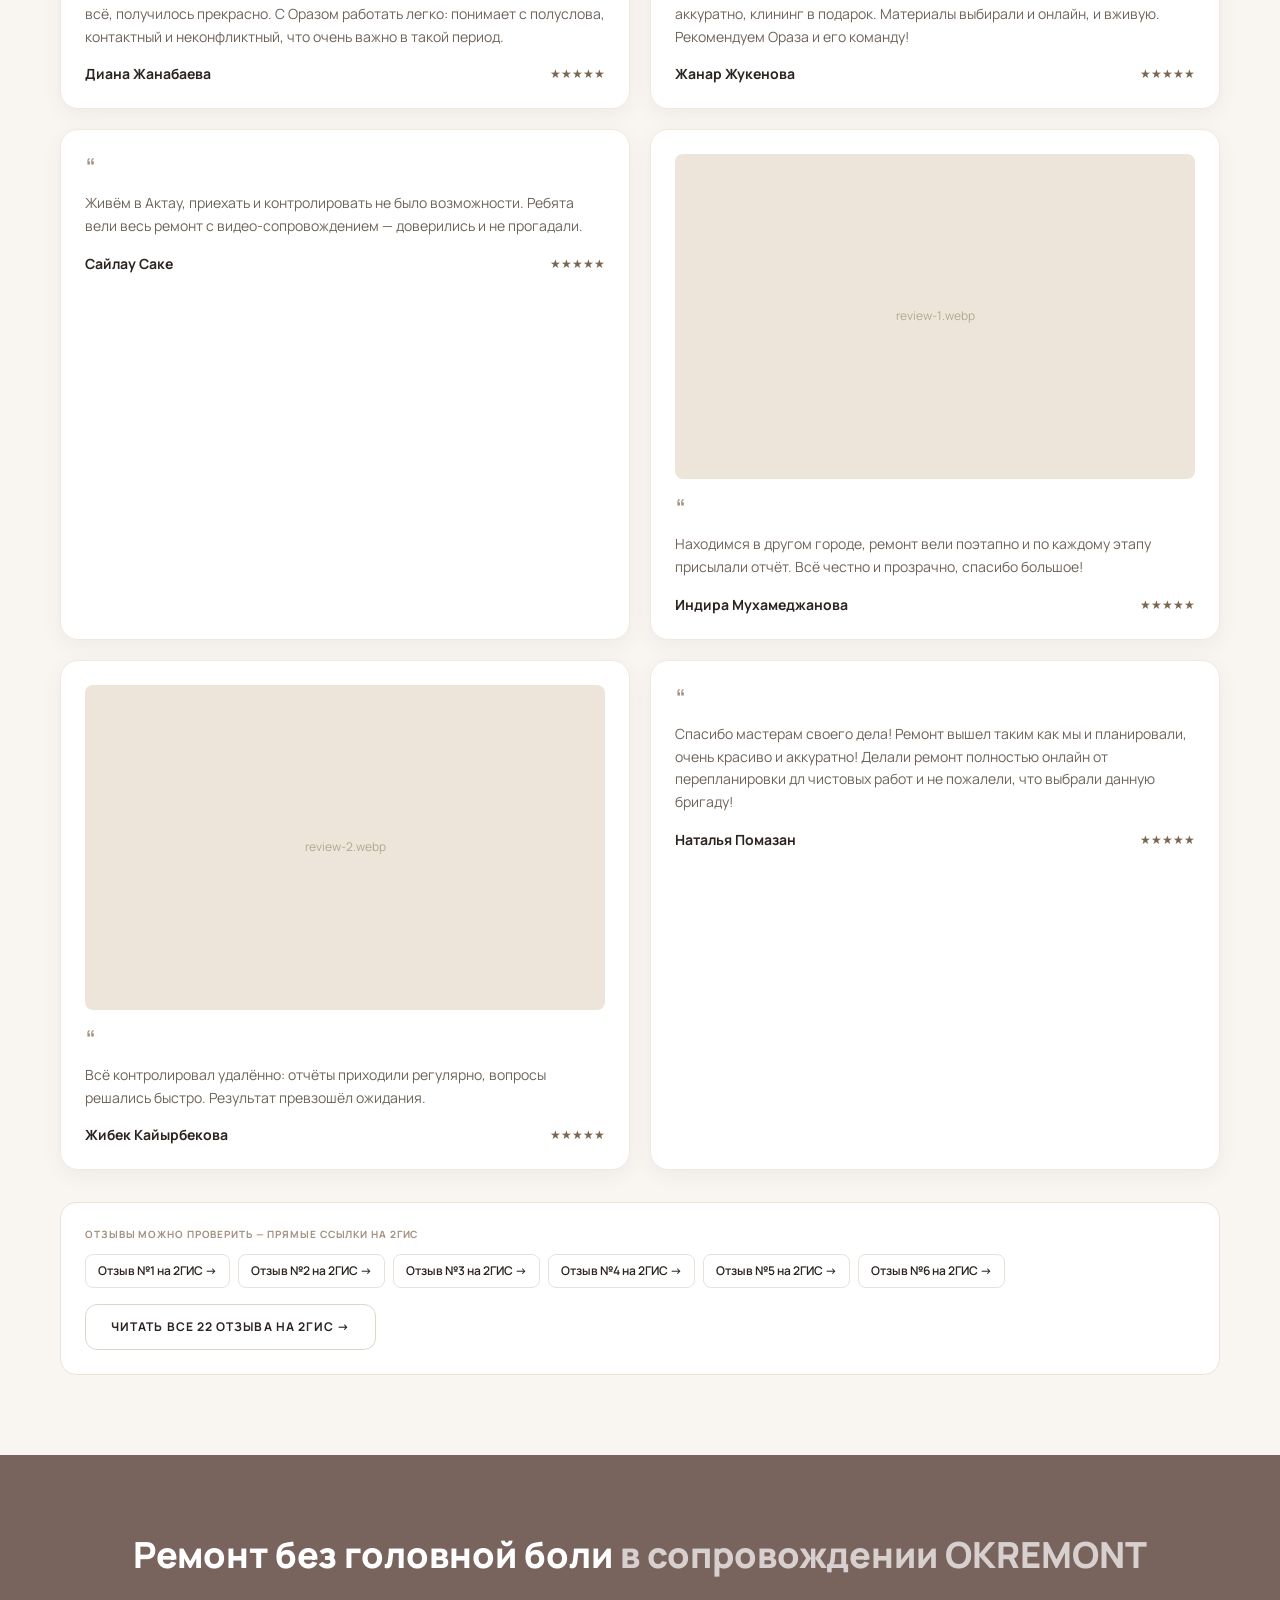
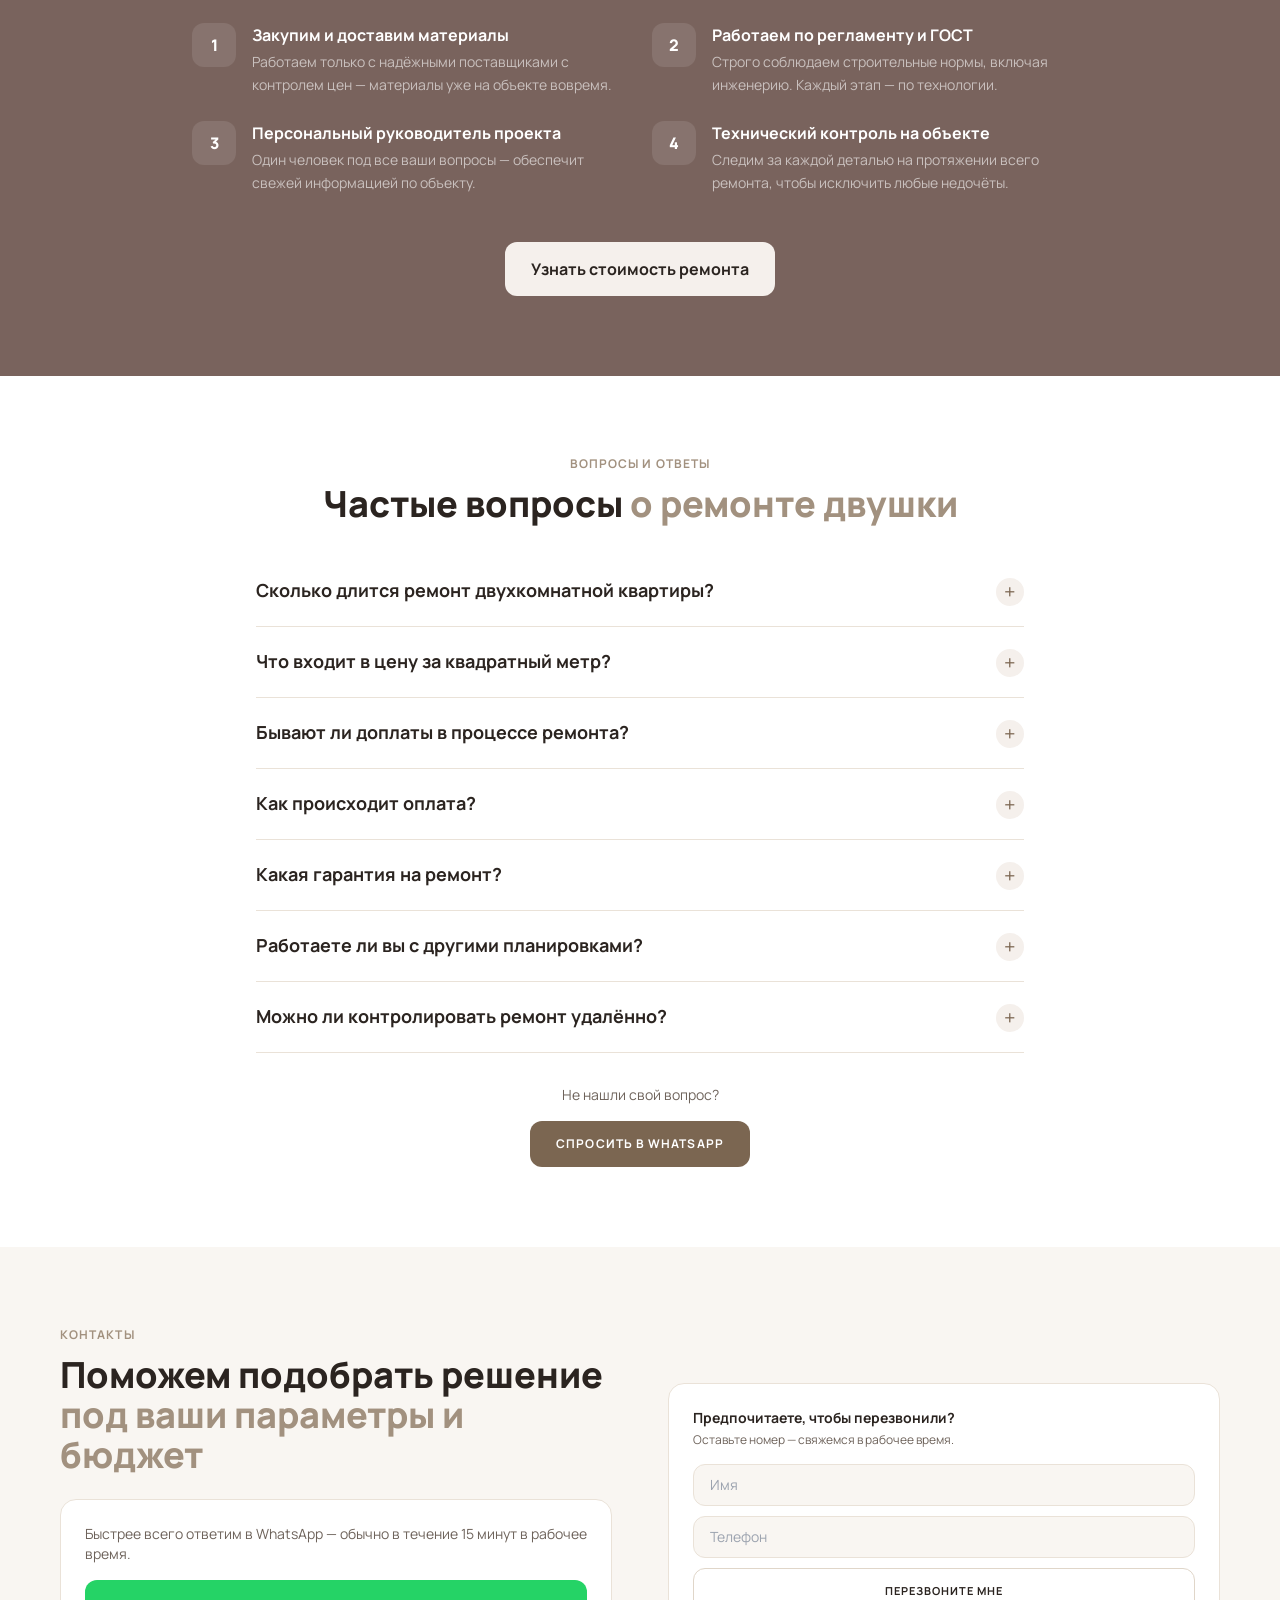
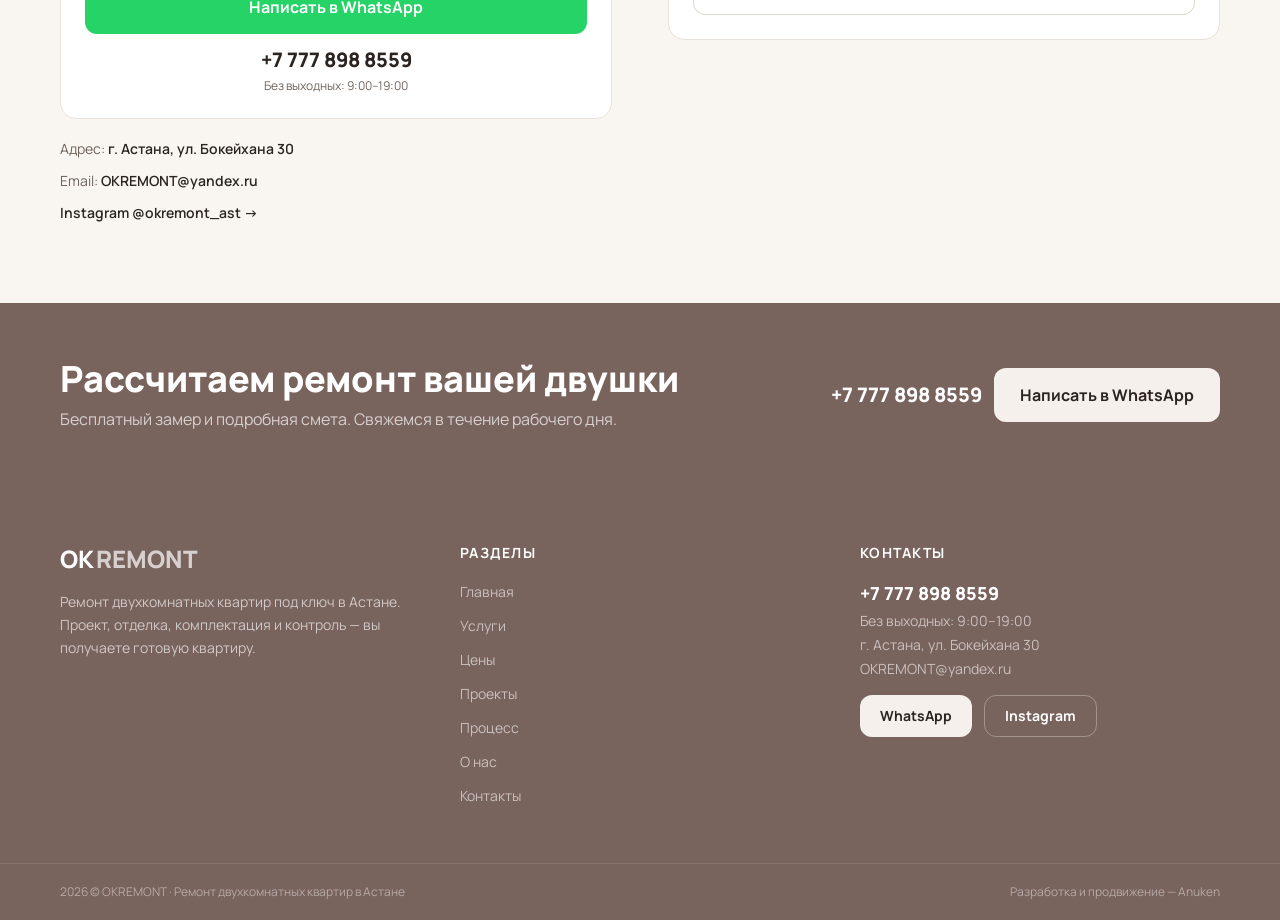
==== commit ccc678d3: "Update index.html" ====
--- a/index.html
+++ b/index.html
@@ -394,7 +394,7 @@
       <div class="flex items-center justify-between"><div class="font-bold text-ink text-sm">Индира Мухамеджанова</div><div class="text-accent text-xs">★★★★★</div></div></div><div class="card p-6"><div class="ph rounded-lg mb-4" style="aspect-ratio:16/10"><span class="lbl">review-2.webp</span><img src="images/review-2.webp" alt="Результат ремонта — отзыв клиента" loading="lazy" onerror="this.remove()"></div><div class="text-taupe text-3xl leading-none mb-2">“</div>
       <p class="text-body text-sm leading-relaxed mb-4">Всё контролировал удалённо: отчёты приходили регулярно, вопросы решались быстро. Результат превзошёл ожидания.</p>
       <div class="flex items-center justify-between"><div class="font-bold text-ink text-sm">Жибек Кайырбекова</div><div class="text-accent text-xs">★★★★★</div></div></div><div class="card p-6"><div class="text-taupe text-3xl leading-none mb-2">“</div>
-      <p class="text-body text-sm leading-relaxed mb-4">Качественно и в срок, регулярно высылали фото и видео. Отдельное спасибо за работы, которые даже не были прописаны в договоре.</p>
+      <p class="text-body text-sm leading-relaxed mb-4">Спасибо мастерам своего дела! Ремонт вышел таким как мы и планировали, очень красиво и аккуратно! Делали ремонт полностью онлайн от перепланировки дл чистовых работ и не пожалели, что выбрали данную бригаду!</p>
       <div class="flex items-center justify-between"><div class="font-bold text-ink text-sm">Наталья Помазан</div><div class="text-accent text-xs">★★★★★</div></div></div></div>
     <div class="mt-8 bg-white border border-line rounded-2xl p-5 md:p-6">
       <p class="up text-taupe text-[10px] font-bold mb-3">Отзывы можно проверить — прямые ссылки на 2ГИС</p>
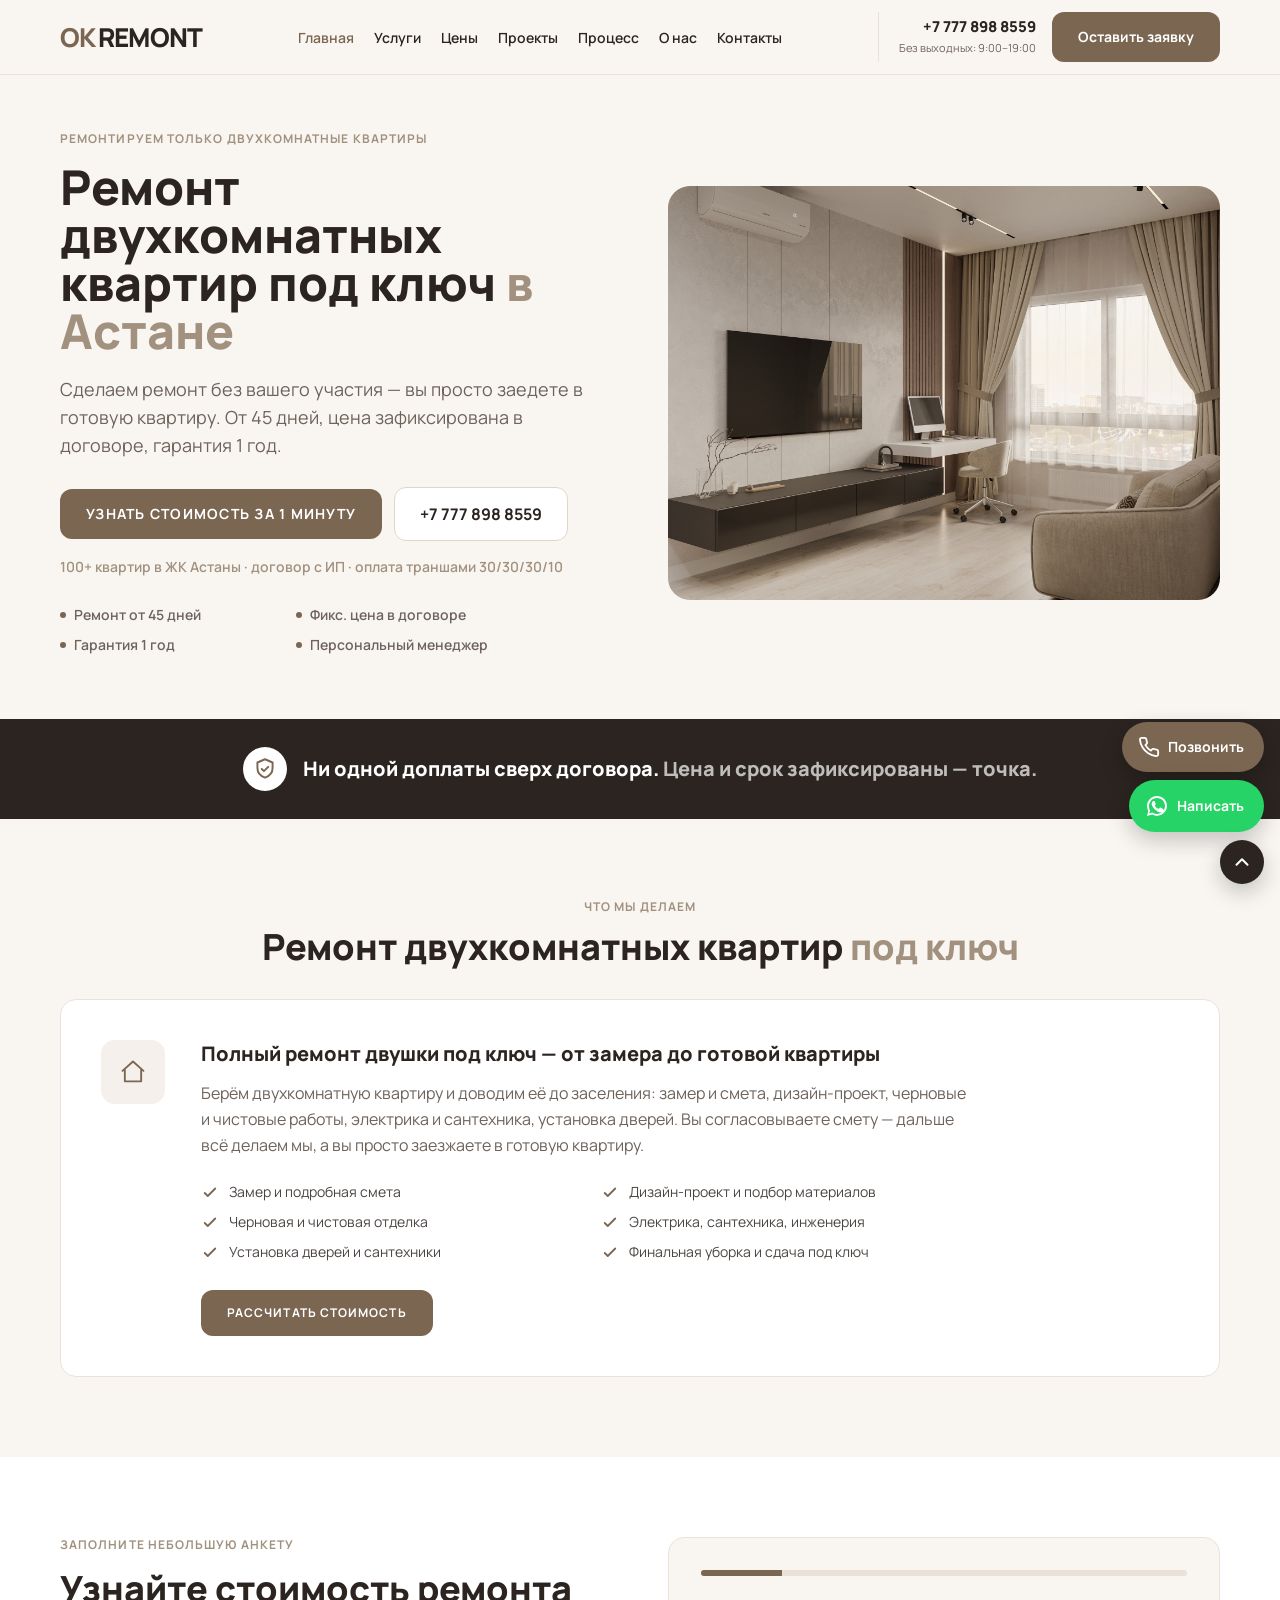
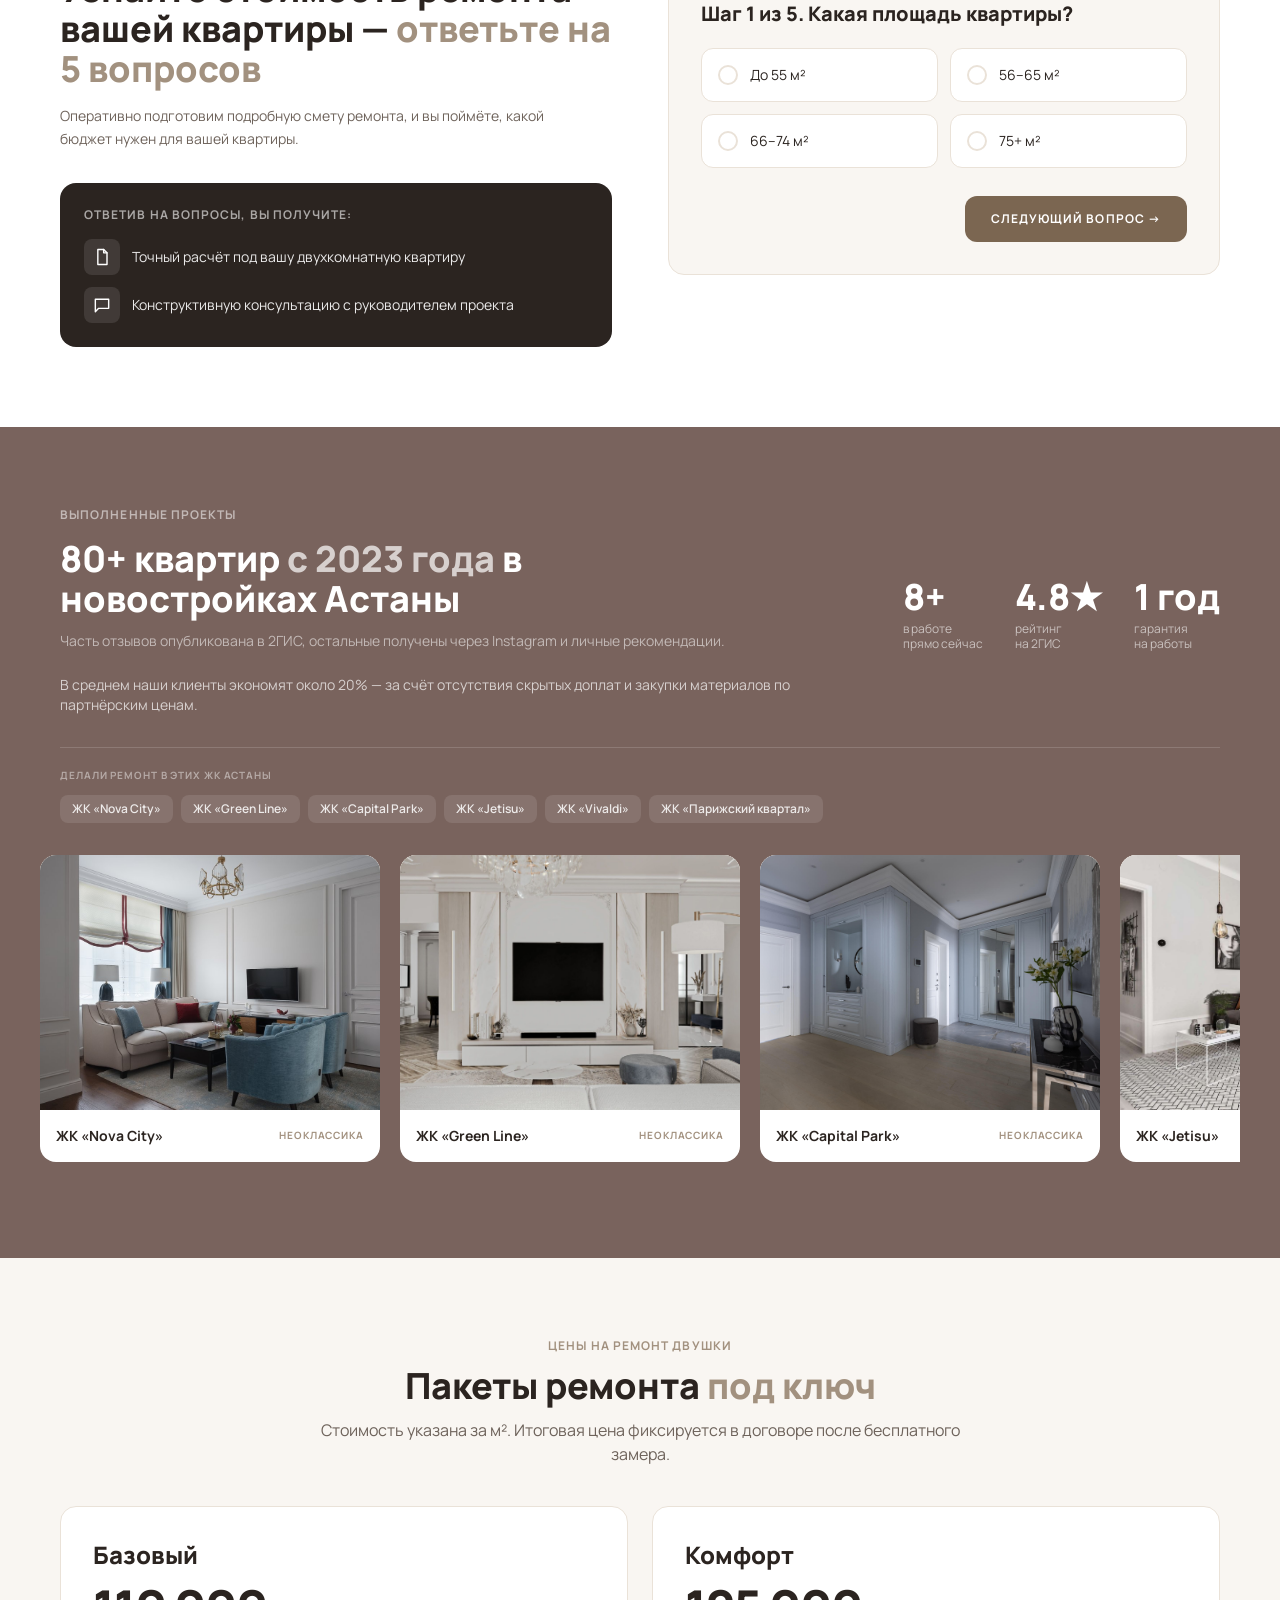
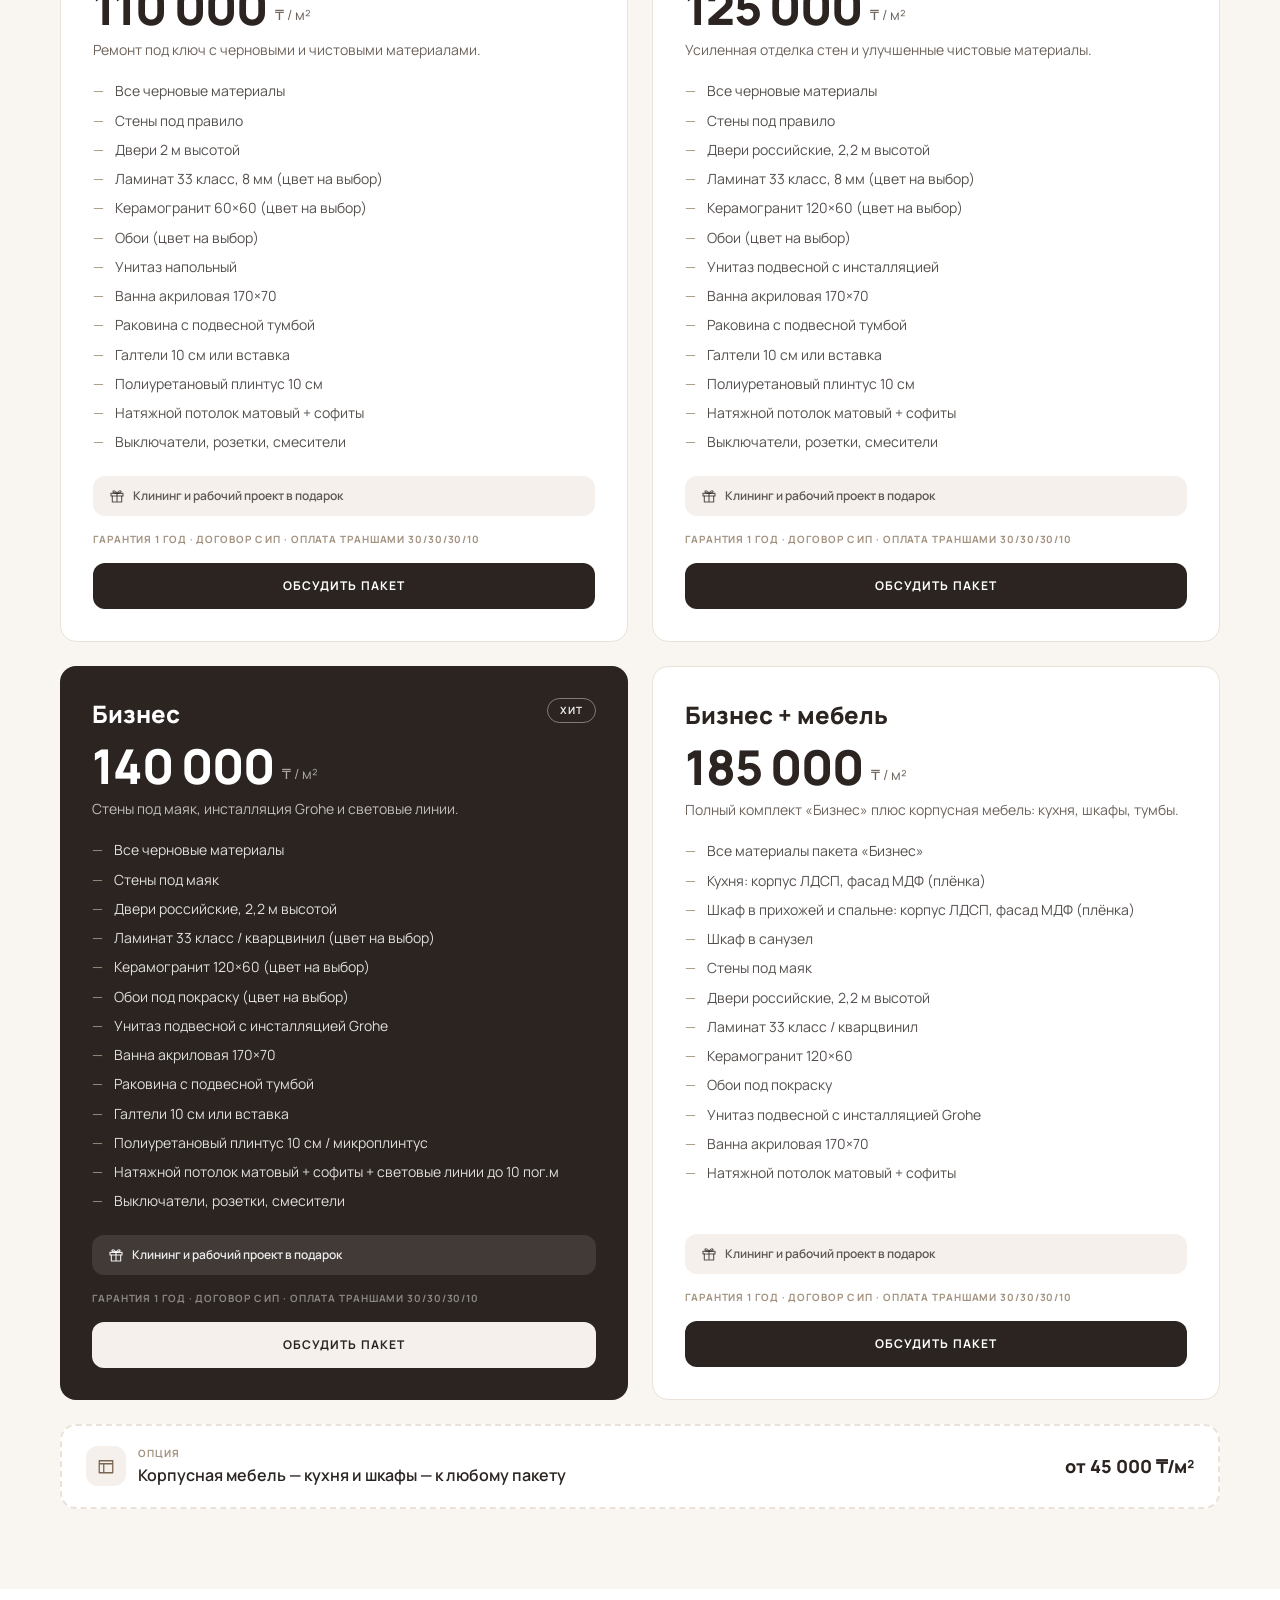
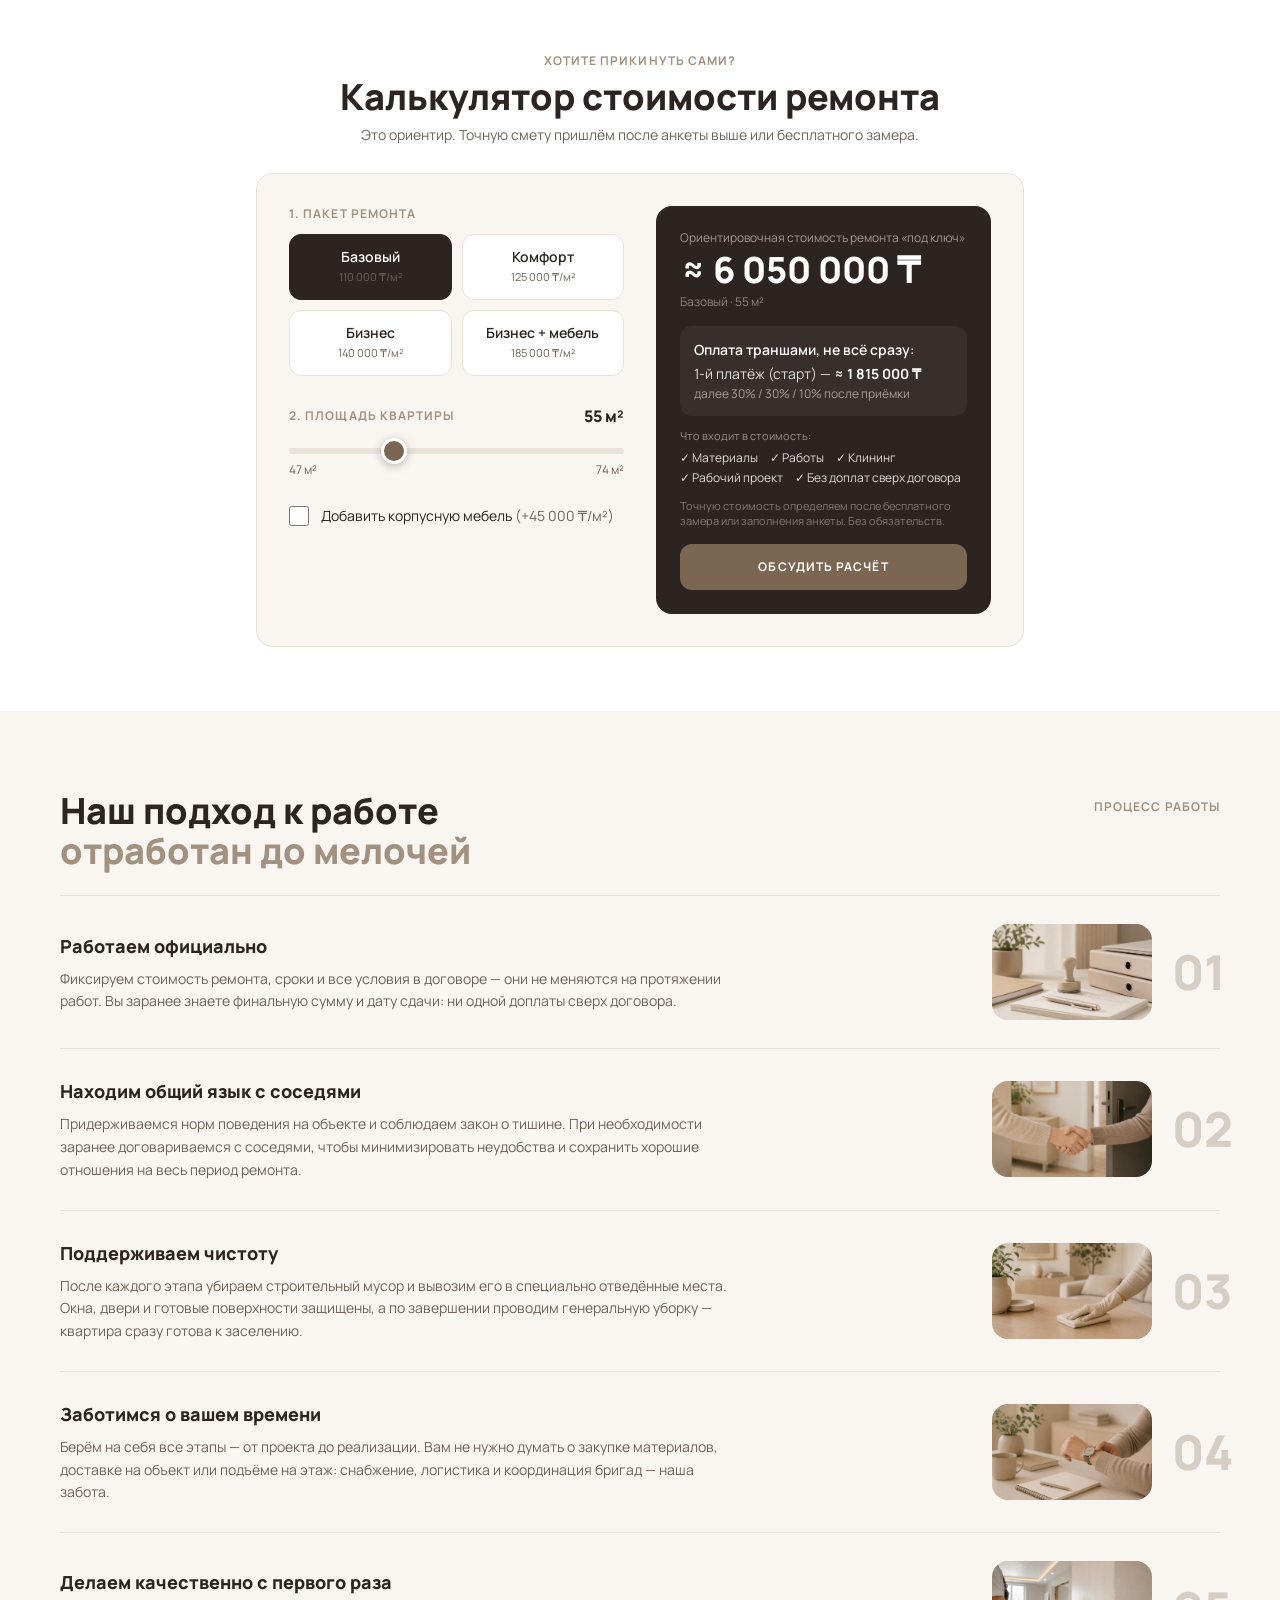
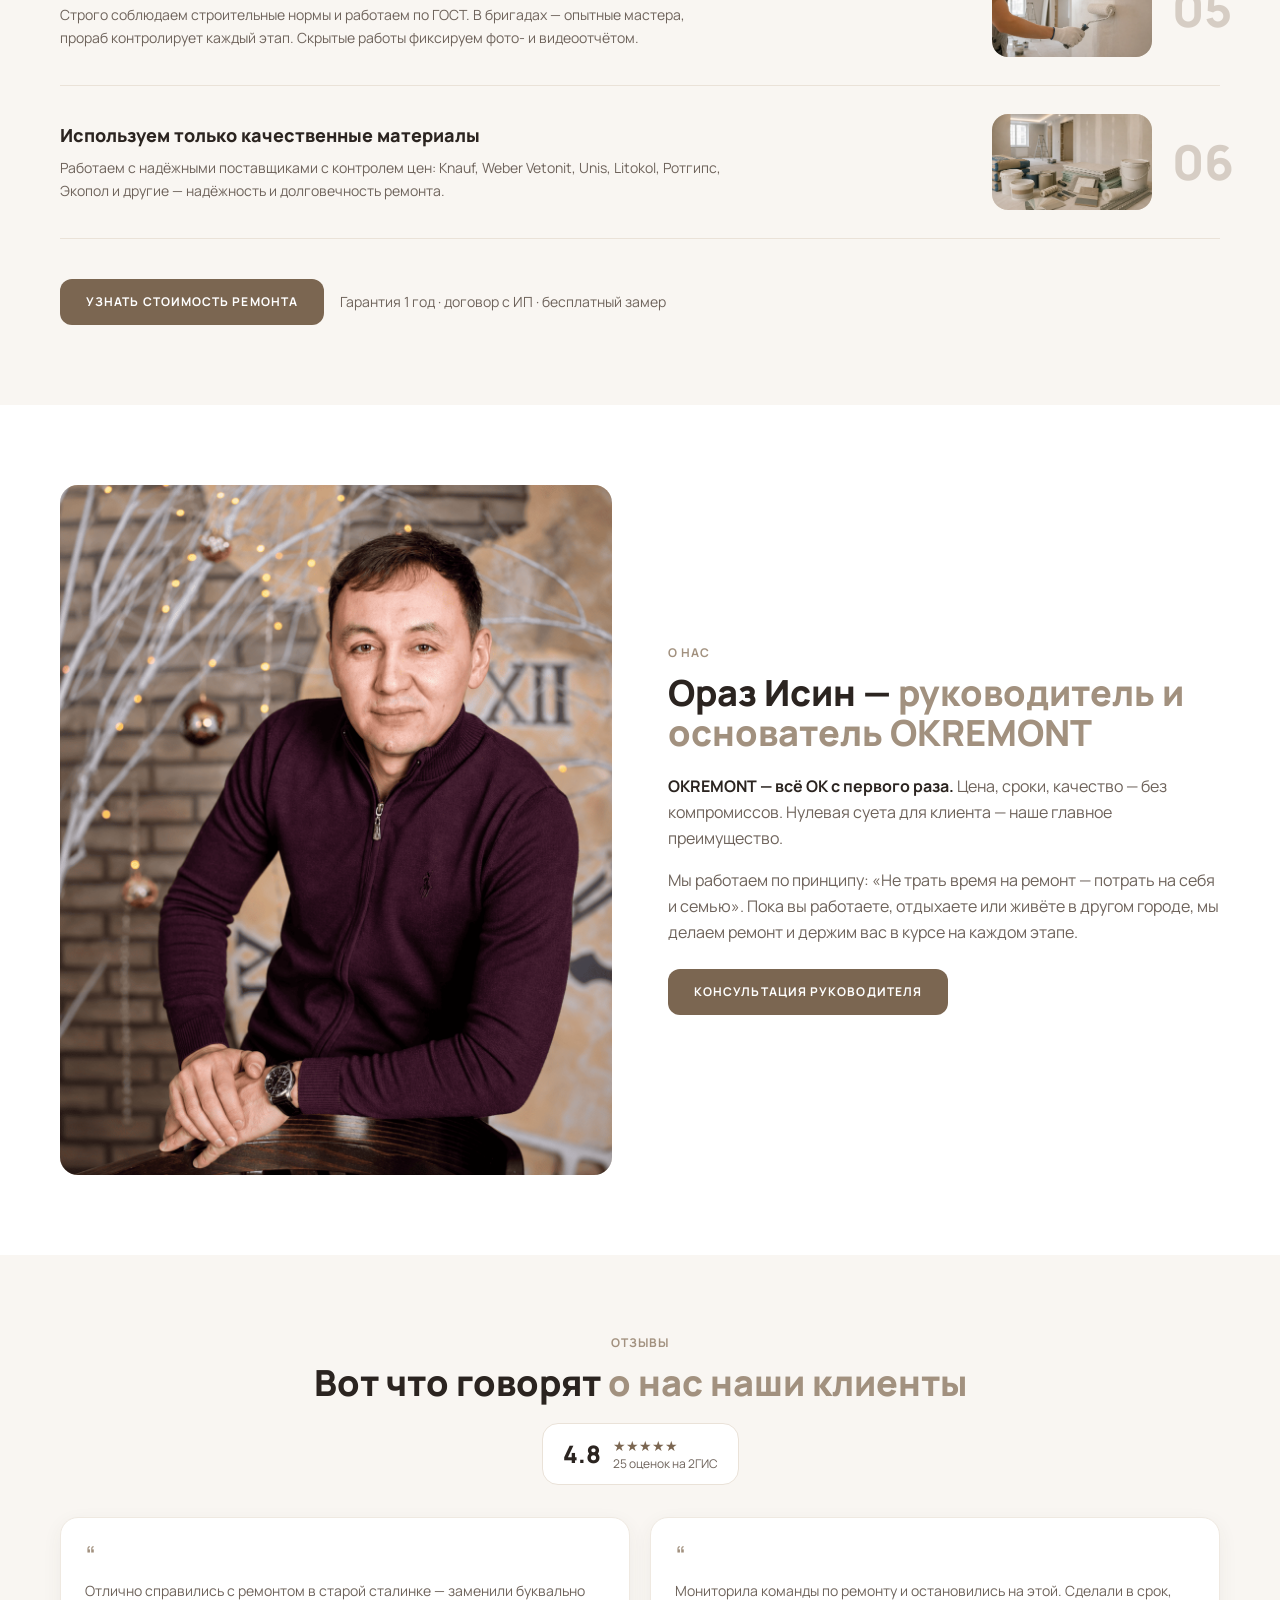
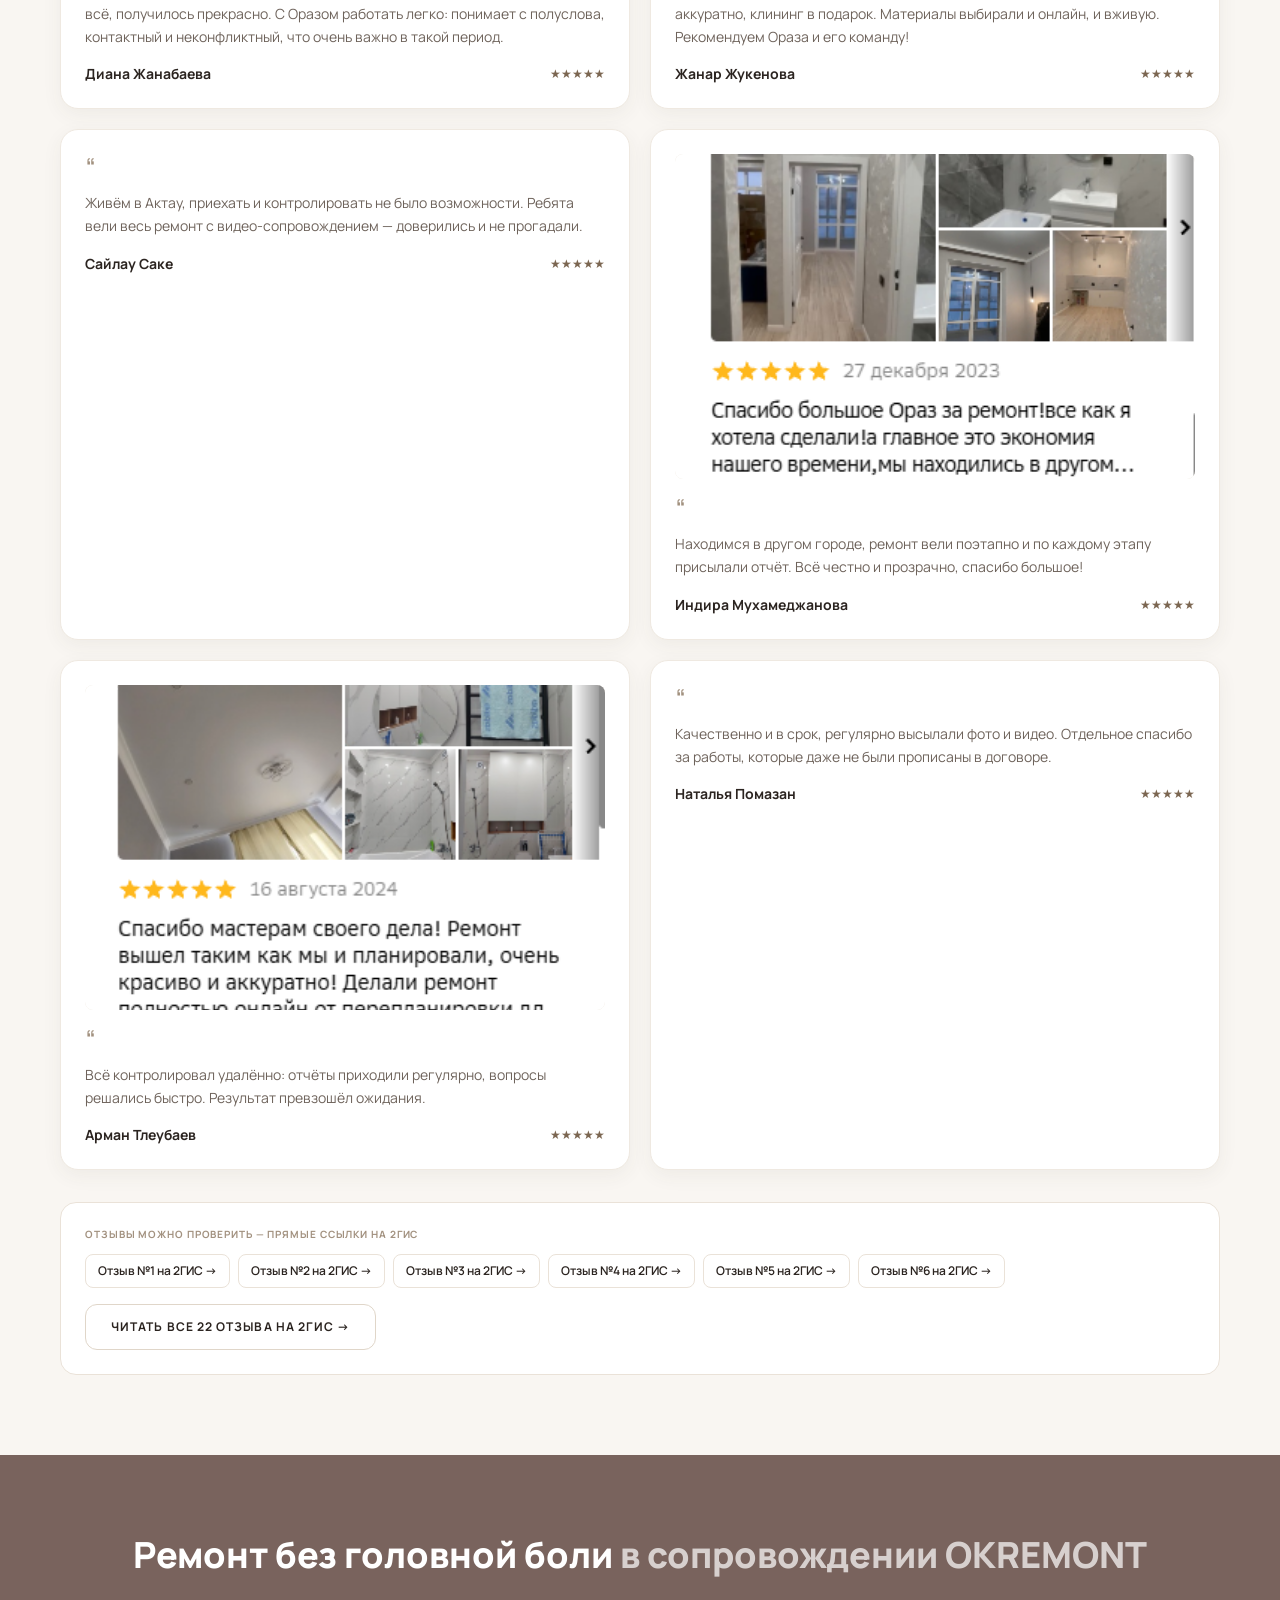
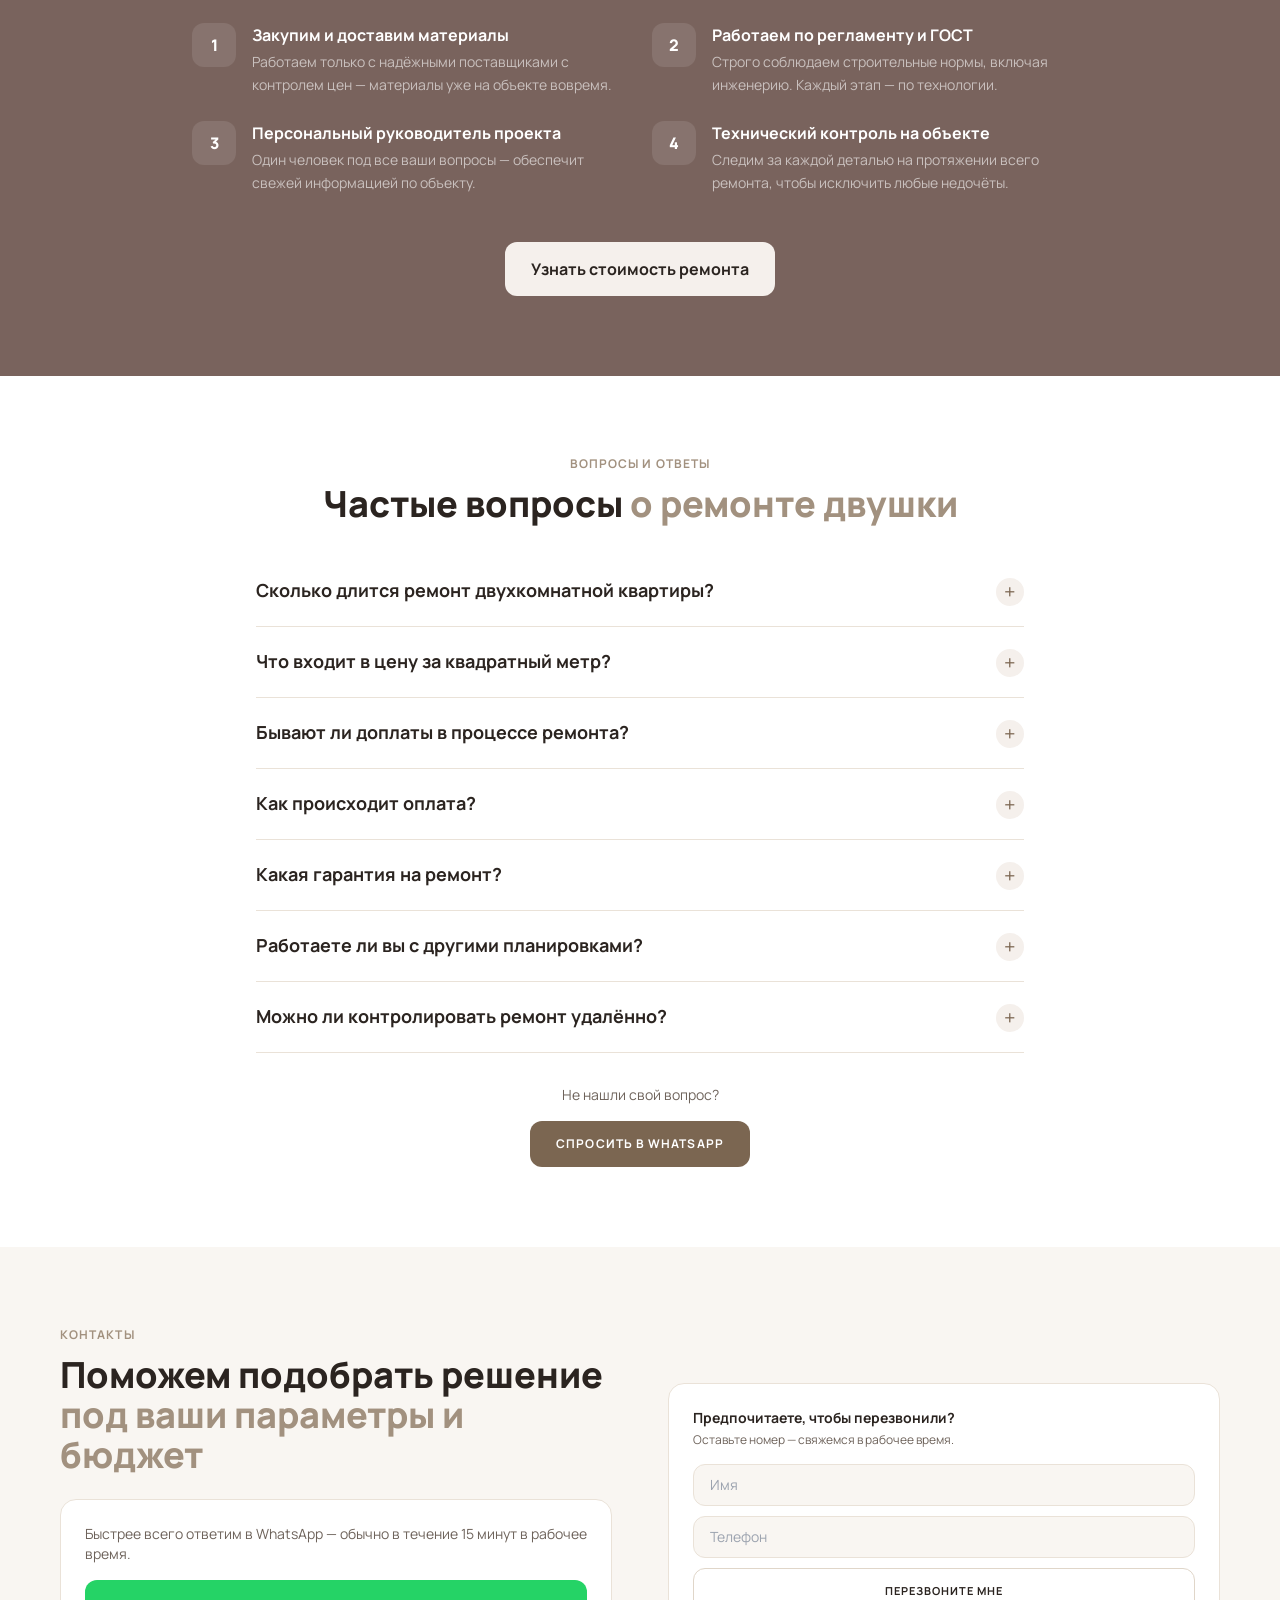
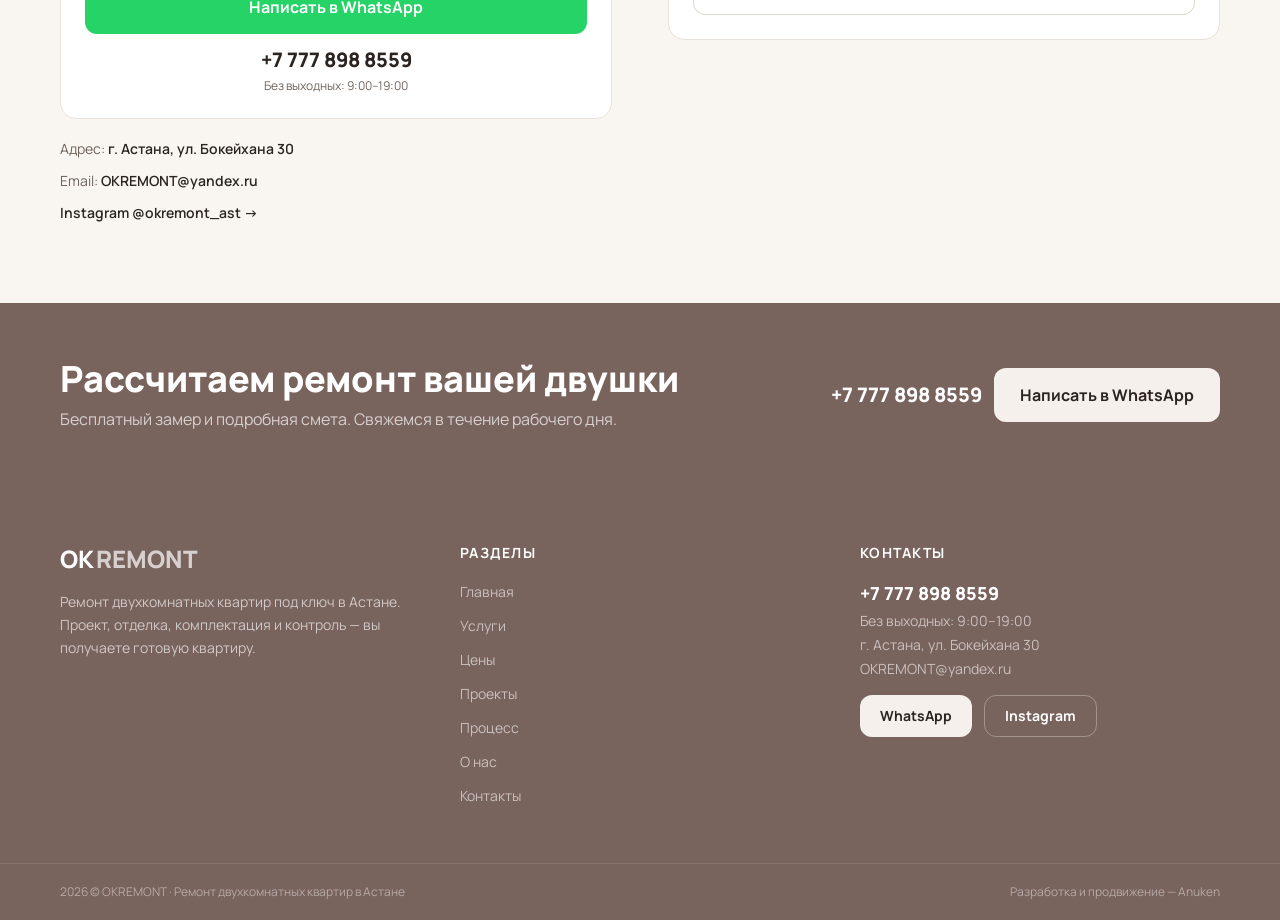
==== commit 26a77fce: "Add files via upload" ====
--- a/index.html
+++ b/index.html
@@ -2,10 +2,10 @@
 <html lang="ru">
 <head>
 <!-- Google tag (gtag.js) -->
-<script async src="https://www.googletagmanager.com/gtag/js?id=G-2CDRTX3Z90"></script>
+<script async src="https://www.googletagmanager.com/gtag/js?id=G-20V2XTFMRV"></script>
 <script>
   window.dataLayer=window.dataLayer||[];function gtag(){dataLayer.push(arguments);}
-  gtag('js',new Date());gtag('config','G-2CDRTX3Z90');gtag('config','AW-18310963961');
+  gtag('js',new Date());gtag('config','G-20V2XTFMRV');gtag('config','AW-18310963961');
 </script>
 <meta charset="UTF-8">
 <meta name="viewport" content="width=device-width, initial-scale=1.0">
@@ -393,8 +393,8 @@
       <p class="text-body text-sm leading-relaxed mb-4">Находимся в другом городе, ремонт вели поэтапно и по каждому этапу присылали отчёт. Всё честно и прозрачно, спасибо большое!</p>
       <div class="flex items-center justify-between"><div class="font-bold text-ink text-sm">Индира Мухамеджанова</div><div class="text-accent text-xs">★★★★★</div></div></div><div class="card p-6"><div class="ph rounded-lg mb-4" style="aspect-ratio:16/10"><span class="lbl">review-2.webp</span><img src="images/review-2.webp" alt="Результат ремонта — отзыв клиента" loading="lazy" onerror="this.remove()"></div><div class="text-taupe text-3xl leading-none mb-2">“</div>
       <p class="text-body text-sm leading-relaxed mb-4">Всё контролировал удалённо: отчёты приходили регулярно, вопросы решались быстро. Результат превзошёл ожидания.</p>
-      <div class="flex items-center justify-between"><div class="font-bold text-ink text-sm">Жибек Кайырбекова</div><div class="text-accent text-xs">★★★★★</div></div></div><div class="card p-6"><div class="text-taupe text-3xl leading-none mb-2">“</div>
-      <p class="text-body text-sm leading-relaxed mb-4">Спасибо мастерам своего дела! Ремонт вышел таким как мы и планировали, очень красиво и аккуратно! Делали ремонт полностью онлайн от перепланировки дл чистовых работ и не пожалели, что выбрали данную бригаду!</p>
+      <div class="flex items-center justify-between"><div class="font-bold text-ink text-sm">Арман Тлеубаев</div><div class="text-accent text-xs">★★★★★</div></div></div><div class="card p-6"><div class="text-taupe text-3xl leading-none mb-2">“</div>
+      <p class="text-body text-sm leading-relaxed mb-4">Качественно и в срок, регулярно высылали фото и видео. Отдельное спасибо за работы, которые даже не были прописаны в договоре.</p>
       <div class="flex items-center justify-between"><div class="font-bold text-ink text-sm">Наталья Помазан</div><div class="text-accent text-xs">★★★★★</div></div></div></div>
     <div class="mt-8 bg-white border border-line rounded-2xl p-5 md:p-6">
       <p class="up text-taupe text-[10px] font-bold mb-3">Отзывы можно проверить — прямые ссылки на 2ГИС</p>
@@ -556,4 +556,4 @@
 })();
 </script>
 </body>
-</html>
+</html>
